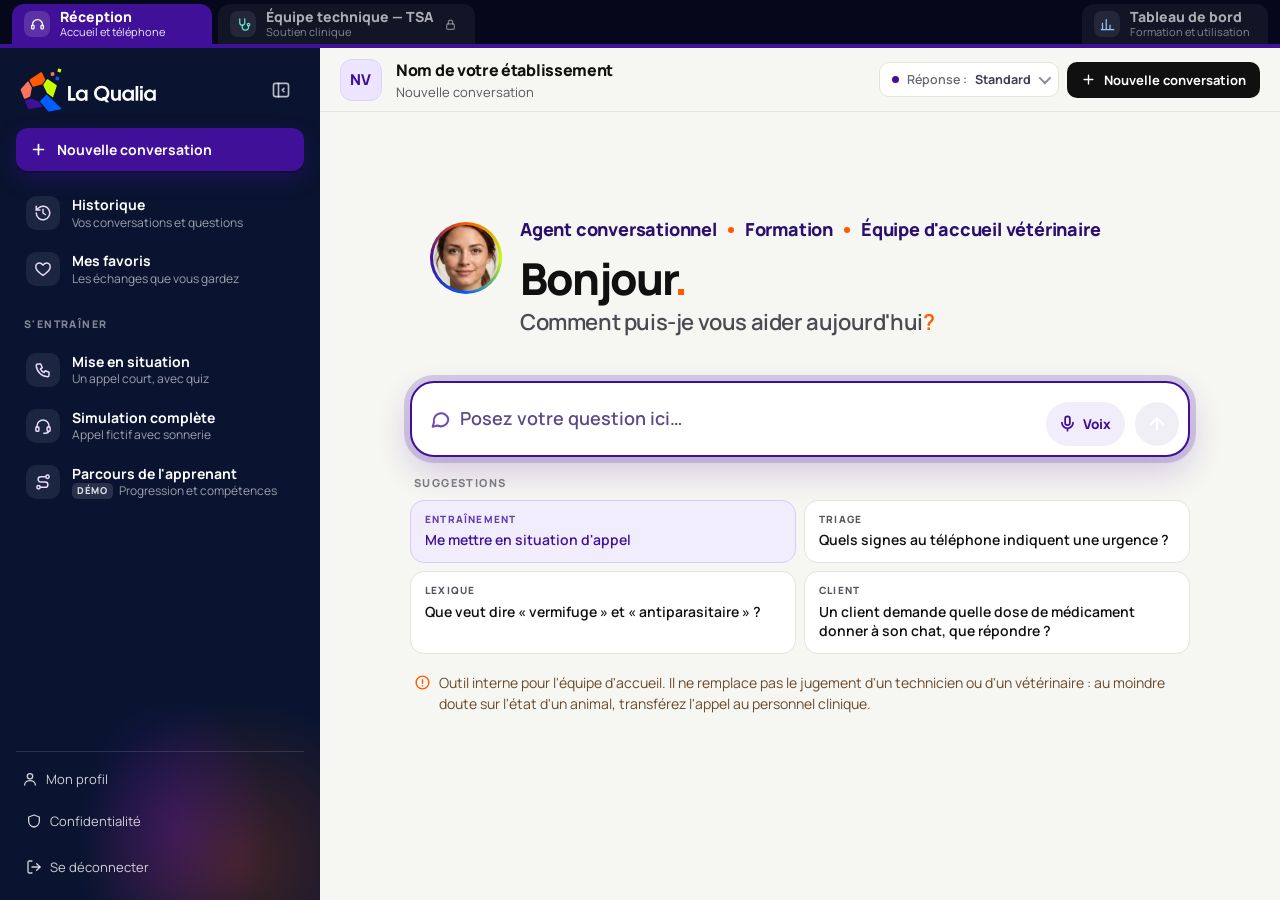
==== agent/index.html @ b0054928 "Portail : élision « d'un » dans la mise en situation Co-Authored-By: Claude Opus 5.5 <noreply@anthro" ====
<!doctype html>
<html lang="fr-CA">
<head>
<meta charset="utf-8">
<script>/* Portail par compte : la page reste masquée jusqu'à la vérification de l'accès (laqualia.com) */
if (/(^|\.)laqualia\.(com|test)$/i.test(location.hostname)) { document.documentElement.classList.add("lq-gate"); setTimeout(function () { document.documentElement.classList.remove("lq-gate"); }, 9000); }</script>
<style>.lq-gate body{visibility:hidden}</style>
<meta name="viewport" content="width=device-width,initial-scale=1,viewport-fit=cover,interactive-widget=resizes-content">
<meta name="robots" content="noindex,nofollow">
<title>Assistant La Qualia</title>
<meta name="theme-color" content="#0a1430">
<meta name="apple-mobile-web-app-capable" content="yes">
<meta name="mobile-web-app-capable" content="yes">
<meta name="apple-mobile-web-app-status-bar-style" content="black-translucent">
<meta name="apple-mobile-web-app-title" content="La Qualia">
<link rel="manifest" href="manifest.webmanifest?v=202610171606">
<link rel="icon" href="../assets/favicon.svg" type="image/svg+xml">
<link rel="apple-touch-icon" href="apple-touch-icon.png">
<link rel="preconnect" href="https://fonts.googleapis.com">
<link rel="preconnect" href="https://fonts.gstatic.com" crossorigin>
<link rel="stylesheet" href="https://fonts.googleapis.com/css2?family=Manrope:wght@400;500;600;700;800&display=swap">
<!-- Couleurs et police du site La Qualia (variables --paper, --ink, --purple, --orange, --lime, --blue, --muted) -->
<link rel="stylesheet" href="../styles.css">
<style>
[hidden]{display:none!important}
:root{--app-nav:#0a1430;--app-nav-2:#131e42;--app-line:#e4e3dd;--app-soft:#ecebe5;--app-warn:#c2410c;--app-warn-soft:#fff0e6;--app-side:288px;--app-mini:76px}
html,body{height:100%;overflow:hidden}
body{background:var(--paper,#f6f6f2);color:var(--ink,#101010);font-family:'Manrope',system-ui,-apple-system,'Segoe UI',Roboto,Arial,sans-serif}
button{font:inherit;cursor:pointer}

/* ---------- coque de l'application ---------- */
.app{display:grid;grid-template-columns:var(--app-side) 1fr;height:calc(100vh - var(--tabs-h));height:calc(100dvh - var(--tabs-h))}

/* barre latérale */
.side{background:var(--app-nav);color:#fff;display:flex;flex-direction:column;min-height:0;padding:calc(18px + env(safe-area-inset-top,0px)) 16px calc(16px + env(safe-area-inset-bottom,0px)) max(16px,env(safe-area-inset-left,0px));gap:18px;position:relative;overflow:hidden;z-index:30}
.side::before{content:"";position:absolute;inset:auto -80px -120px auto;width:320px;height:320px;background:radial-gradient(closest-side,rgb(255 90 0/.22),transparent),radial-gradient(closest-side at 30% 40%,rgb(64 16 152/.5),transparent);pointer-events:none}
.side>*{position:relative}
.side-brand{display:flex;align-items:center;justify-content:space-between;gap:8px;padding:0 4px}
.side-brand img{width:150px;height:auto}
.side-close{display:none;background:none;border:0;color:#fff;width:40px;height:40px;border-radius:10px}
.side-close:hover{background:#ffffff14}
.side-new{display:flex;align-items:center;gap:10px;width:100%;border:0;border-radius:12px;padding:13px 14px;background:var(--purple,#401098);color:#fff;font-weight:700;font-size:14px;box-shadow:0 3px 0 rgb(0 0 0/.2);transition:transform .15s}
.side-new:hover{transform:translateY(-1px)}
.side-new svg{width:18px;height:18px;flex:none}
.side-train{display:flex;align-items:center;gap:10px;width:100%;border:1.5px solid #d8cbf8;border-radius:12px;padding:12px 14px;background:#f2edfd;color:var(--purple,#401098);font-weight:800;font-size:14px;transition:transform .15s}
.side-train:hover{transform:translateY(-1px)}
.side-train svg{width:18px;height:18px;flex:none}
.side-label{font-size:11px;font-weight:700;letter-spacing:1.6px;text-transform:uppercase;color:#ffffff8c;margin:6px 6px 0;display:flex;justify-content:space-between;align-items:center}
.side-label button{background:none;border:0;color:#ffffffb3;font-size:11px;font-weight:700;letter-spacing:.5px;text-transform:none;padding:2px 6px;border-radius:6px}
.side-label button:hover{color:#fff;background:#ffffff14}
.side-list{display:flex;flex-direction:column;gap:2px;overflow-y:auto;min-height:0;flex:1;margin:0 -4px;padding:0 4px}
.side-item{display:flex;gap:10px;align-items:flex-start;text-align:left;background:none;border:0;color:#ffffffd9;font-size:13.5px;font-weight:500;line-height:1.35;padding:10px;border-radius:10px}
.side-item:hover{background:#ffffff12;color:#fff}
.side-item .bullet{width:6px;height:6px;border-radius:50%;background:var(--orange,#ff5a00);margin-top:6px;flex:none}
.side-foot{display:flex;flex-direction:column;gap:10px;border-top:1px solid #ffffff1f;padding-top:14px;font-size:12.5px}
.side-foot a{color:#ffffffcc;text-decoration:none;display:flex;align-items:center;gap:8px;padding:4px 6px;border-radius:8px}
.side-foot a:hover{color:#fff;background:#ffffff12}
.status{display:flex;align-items:center;gap:8px;color:#ffffffb3;padding:0 6px}
.status i{width:8px;height:8px;border-radius:50%;background:#8b8fa3;flex:none}
.status.ok i{background:#4ade80;box-shadow:0 0 0 3px rgb(74 222 128/.2)}
.status.bad i{background:var(--orange,#ff5a00)}

/* zone principale */
.main{display:flex;flex-direction:column;min-width:0;min-height:0;position:relative}
.topbar{display:flex;align-items:center;gap:12px;padding:calc(12px + env(safe-area-inset-top,0px)) max(20px,env(safe-area-inset-right,0px)) 12px 20px;border-bottom:1px solid var(--app-line);background:color-mix(in srgb,var(--paper,#f6f6f2) 92%,transparent);backdrop-filter:blur(8px);-webkit-backdrop-filter:blur(8px);z-index:5}
.menu-btn{display:none;width:42px;height:42px;border:0;border-radius:12px;background:#fff;box-shadow:0 1px 3px rgb(0 0 0/.1);place-items:center;flex:none}
.menu-btn svg{width:20px;height:20px}
.top-av{width:42px;height:42px;border-radius:50%;flex:none;position:relative;padding:2px;background:conic-gradient(var(--orange,#ff5a00),var(--lime,#c7ff00),var(--blue,#005dff),var(--purple,#401098),var(--orange,#ff5a00))}
.top-av img{width:100%;height:100%;border-radius:50%;object-fit:cover;border:2px solid var(--paper,#f6f6f2);display:block}
.top-av.org{background:#fff;border:1px solid var(--app-line);padding:0;display:grid;place-items:center;color:var(--purple,#401098);border-radius:12px}
.top-av.org svg{width:22px;height:22px}
.top-title span span{display:inline;font-size:inherit;color:inherit}
.top-av .online{position:absolute;right:-1px;bottom:-1px;width:12px;height:12px;border-radius:50%;background:#4ade80;border:2px solid var(--paper,#f6f6f2)}
.top-title{min-width:0;flex:1}
.top-title b{display:block;font-size:16px;font-weight:800;letter-spacing:-.3px;white-space:nowrap;overflow:hidden;text-overflow:ellipsis}
.top-title span{display:block;font-size:12.5px;color:var(--muted,#55565d);white-space:nowrap;overflow:hidden;text-overflow:ellipsis}
.top-new{border:1px solid var(--app-line);background:#fff;border-radius:10px;padding:9px 12px;font-size:13px;font-weight:700;display:flex;gap:8px;align-items:center}
.top-new svg{width:16px;height:16px}
.top-new:hover{border-color:var(--purple,#401098)}

.scroller{flex:1;overflow-y:auto;min-height:0;scroll-behavior:smooth;overscroll-behavior:contain}
.col{width:min(780px,100%);margin-inline:auto;padding:28px max(20px,env(safe-area-inset-right,0px)) 24px max(20px,env(safe-area-inset-left,0px));display:flex;flex-direction:column;gap:20px}

/* accueil */
.welcome{display:flex;flex-direction:column;gap:18px;padding-top:min(5vh,40px)}
.welcome .eyebrow{margin:0}
.welcome h1{font-size:clamp(34px,5.4vw,56px);line-height:.99;letter-spacing:-2.4px;margin:0;font-weight:800;text-wrap:balance}
.welcome .lead{font-size:16.5px;line-height:1.5;color:var(--muted,#55565d);margin:0;max-width:56ch}
.notice{background:var(--app-warn-soft);border-radius:12px;padding:12px 14px;font-size:13.5px;line-height:1.5;display:flex;gap:10px;align-items:flex-start}
.notice b{color:var(--orange,#ff5a00);white-space:nowrap}
.cards{display:grid;grid-template-columns:repeat(2,minmax(0,1fr));gap:10px}
.card{display:flex;flex-direction:column;gap:8px;text-align:left;background:#fff;border:1px solid var(--app-line);border-radius:16px;padding:14px 16px;font-size:14.5px;font-weight:600;line-height:1.35;color:var(--ink,#101010);transition:transform .15s,border-color .15s,box-shadow .15s;min-height:84px}
.card:hover{transform:translateY(-2px);border-color:var(--orange,#ff5a00);box-shadow:0 10px 22px rgb(0 0 0/.06)}
.card .tag{font-size:10.5px;font-weight:800;letter-spacing:1.2px;text-transform:uppercase;color:var(--muted,#55565d)}
.card.train{background:#f2edfd;border:1.5px solid #d8cbf8;color:var(--purple,#401098)}
.card.train:hover{border-color:var(--purple,#401098)}
.card.train .tag{color:var(--purple,#401098);opacity:.8}

/* avatar d'accueil */
.hello{display:grid;grid-template-columns:minmax(0,1fr) 230px;gap:24px;align-items:end}
.hello-text{display:flex;flex-direction:column;gap:16px;min-width:0}
.hello-av{display:none;width:64px;height:64px;border-radius:50%;object-fit:cover;padding:3px;background:conic-gradient(var(--orange,#ff5a00),var(--lime,#c7ff00),var(--blue,#005dff),var(--purple,#401098),var(--orange,#ff5a00))}
.hero-av{margin:0;position:relative;align-self:end}
.hero-av img{width:100%;height:auto;display:block;filter:drop-shadow(0 18px 28px rgb(10 20 48/.18))}
.hero-av figcaption{position:absolute;left:-18px;bottom:22px;background:#fff;border-radius:12px;padding:10px 14px 10px 30px;box-shadow:0 10px 24px rgb(0 0 0/.12);font-size:12.5px;line-height:1.35;display:flex;flex-direction:column}
.hero-av figcaption::before{content:"";position:absolute;left:12px;top:15px;width:9px;height:9px;border-radius:50%;background:#4ade80;box-shadow:0 0 0 3px rgb(74 222 128/.25)}
.hero-av figcaption b{font-weight:800}
.hero-av figcaption span{color:var(--muted,#55565d)}
@media (prefers-reduced-motion:no-preference){.hero-av img{animation:float 6s ease-in-out infinite}@keyframes float{50%{transform:translateY(-6px)}}}

/* réponse : En direct + Apprentissage */
.box-live,.box-learn{border-radius:16px;padding:14px 16px 15px;display:flex;flex-direction:column;gap:8px}
.box-live{background:#e9f9ee;border:1.5px solid #9fdfb3;box-shadow:0 6px 16px rgb(22 120 60/.08)}
.box-learn{background:#f2edfd;border:1.5px solid #d8cbf8;margin-top:12px}
.box-learn.waiting{opacity:.7}
.box-scene{margin-top:0}
.box-scene .box-body{font-size:15.5px}
.box-scene .box-body p:last-child strong{color:var(--purple,#401098)}
.box-head{display:flex;align-items:center;gap:7px;font-size:11px;font-weight:800;letter-spacing:1.5px;text-transform:uppercase}
.box-head svg{width:15px;height:15px;flex:none}
.box-live .box-head{color:#15803d}
.box-learn .box-head{color:var(--purple,#401098)}
.box-live .box-body{font-size:17px;line-height:1.5;font-weight:600;color:#0f2e1a}
.box-live .box-body strong{color:#14532d}
.box-learn .box-body{font-size:15px;line-height:1.6}
.box-body>:first-child{margin-top:0}.box-body>:last-child{margin-bottom:0}

/* schéma léger (texte) */
.schema{margin:14px 0 0;background:#fff;border:1.5px dashed #cdbff5;border-radius:12px;padding:10px 14px 12px;overflow-x:auto}
.schema figcaption{font-size:10.5px;font-weight:800;letter-spacing:1.4px;text-transform:uppercase;color:var(--purple,#401098);margin-bottom:6px}
.schema pre{margin:0;font:600 13px/1.6 ui-monospace,SFMono-Regular,Menlo,Consolas,monospace;white-space:pre;color:var(--ink,#101010)}
.schema .arr{color:var(--orange,#ff5a00);font-weight:800}

/* choix du modèle */
.model-wrap{display:flex;flex-direction:column;gap:8px}
.model-seg{display:grid;grid-template-columns:repeat(var(--n,3),1fr);gap:4px;background:#ffffff12;border-radius:12px;padding:4px}
.model-opt{border:0;background:transparent;color:#ffffffc7;border-radius:9px;padding:8px 4px;display:flex;flex-direction:column;align-items:center;gap:1px;line-height:1.2}
.model-opt b{font-size:12.5px;font-weight:800}
.model-opt span{font-size:10.5px;opacity:.75}
.model-opt:hover{background:#ffffff14;color:#fff}
.model-opt[aria-checked="true"]{background:#fff;color:var(--app-nav)}
.model-opt[aria-checked="true"] span{opacity:.7}
.model-badge{border:1px solid var(--app-line);background:#fff;border-radius:999px;padding:6px 11px;font-size:12px;font-weight:800;color:var(--purple,#401098);display:flex;gap:6px;align-items:center;white-space:nowrap}
.model-badge::before{content:"";width:7px;height:7px;border-radius:50%;background:currentColor;opacity:.8}

.side-me{background:none;border:0;color:#ffffffcc;text-align:left;font-size:12.5px;padding:4px 6px;border-radius:8px;display:flex;align-items:center;gap:8px}
.side-me:hover{color:#fff;background:#ffffff12}
.side-me[hidden]{display:none}

/* mini-quiz (mises en situation) */
.quiz{margin-top:14px;background:#fff;border:1.5px solid #d8cbf8;border-radius:16px;padding:14px;display:flex;flex-direction:column;gap:14px}
.quiz-wait{color:var(--muted,#55565d);font-size:14px;flex-direction:row;align-items:center;gap:10px}
.qz-head{display:flex;align-items:baseline;gap:10px;flex-wrap:wrap}
.qz-head b{font-size:12px;font-weight:800;letter-spacing:1.5px;text-transform:uppercase;color:var(--purple,#401098)}
.qz-head span{font-size:12.5px;color:var(--muted,#55565d)}
.qz-item{display:flex;flex-direction:column;gap:8px;padding-top:12px;border-top:1px solid #eee9fb}
.qz-tag{align-self:flex-start;font-size:10.5px;font-weight:800;letter-spacing:1.2px;text-transform:uppercase;color:var(--purple,#401098);background:#f2edfd;border-radius:6px;padding:3px 8px}
.qz-q{margin:0;font-weight:700;font-size:15.5px;line-height:1.4}
.qz-opts{display:flex;flex-direction:column;gap:7px}
.qz-opts.vf{flex-direction:row}
.qz-opts.vf .qz-opt{flex:1;justify-content:center;font-weight:800}
.qz-opt{display:flex;align-items:center;gap:10px;text-align:left;border:1.5px solid #e2dcf3;background:#faf8ff;color:var(--ink,#101010);border-radius:12px;padding:11px 13px;font-size:14.5px;font-weight:600;line-height:1.35;transition:border-color .15s,background .15s,transform .15s}
.qz-opt i{font-style:normal;width:24px;height:24px;border-radius:7px;background:#fff;border:1.5px solid #d8cbf8;display:grid;place-items:center;font-size:12px;font-weight:800;color:var(--purple,#401098);flex:none}
.qz-opt:not(:disabled):hover{border-color:var(--purple,#401098);transform:translateY(-1px)}
.qz-opt:disabled{cursor:default}
.qz-opt.good{background:#e9f9ee;border-color:#4ade80;color:#14532d}
.qz-opt.good i{border-color:#4ade80;color:#15803d}
.qz-opt.bad{background:#fff0e6;border-color:var(--orange,#ff5a00);color:#7c2d12}
.qz-opt.bad i{border-color:var(--orange,#ff5a00);color:var(--orange,#ff5a00)}
.qz-opt:disabled:not(.good):not(.bad){opacity:.55}
.qz-fb{font-size:14px;line-height:1.5;border-radius:10px;padding:10px 12px;background:#f2edfd}
.is-good .qz-fb{background:#e9f9ee}
.is-good .qz-fb b{color:#15803d}
.is-bad .qz-fb{background:#fff0e6}
.is-bad .qz-fb b{color:#c2410c}
.qz-foot{display:flex;flex-wrap:wrap;gap:10px;align-items:center;padding-top:12px;border-top:1px solid #eee9fb}
.qz-score{display:flex;align-items:baseline;gap:8px;margin-right:auto}
.qz-score b{font-size:22px;font-weight:800;color:var(--purple,#401098);font-variant-numeric:tabular-nums}
.qz-score span{font-size:13.5px;color:var(--muted,#55565d)}
.qz-next{border:0;border-radius:10px;padding:11px 16px;background:var(--purple,#401098);color:#fff;font-weight:800;font-size:13.5px}
.qz-new{border:1.5px solid #d8cbf8;border-radius:10px;padding:10px 14px;background:#f2edfd;color:var(--purple,#401098);font-weight:800;font-size:13.5px}

.thinking-line{display:inline-flex;align-items:center;gap:10px;color:var(--muted,#55565d);font-size:14px;font-style:italic}

.stopped{color:var(--muted,#55565d);font-size:13px;font-style:italic;margin:8px 0 0}

/* ---------- mode simulation complète ---------- */
.learn-only{display:none!important}
body.learn .learn-only{display:flex!important}
body.learn .learn-only[hidden]{display:none!important}
body.learn .normal-only{display:none!important}
body.learn #empty,body.learn #thread{display:none!important}
body.learn{--paper:#f2eefb;background:#f2eefb}
body.learn .side{background:#1b1147}
body.learn .topbar{background:#f2eefbeb;border-bottom-color:#ddd2f7}
body.learn .composer{background:linear-gradient(to top,#f2eefb 70%,transparent)}
.side-learn{display:flex;align-items:center;gap:10px;width:100%;border:1.5px dashed #ffffff55;border-radius:12px;padding:12px 14px;background:transparent;color:#fff;font-weight:800;font-size:14px}
.side-learn:hover{border-style:solid;background:#ffffff12}
.side-learn svg{width:18px;height:18px;flex:none}
body.learn .side-learn{background:#fff;color:#1b1147;border:1.5px solid #fff}
.side-sim{flex-direction:column;gap:8px}
.side-sim p{margin:0 6px;font-size:12.5px;line-height:1.5;color:#ffffffbf}
.side-sim b{color:#fff}
.learn-banner{align-items:center;gap:10px 14px;flex-wrap:wrap;padding:9px max(20px,env(safe-area-inset-right,0px)) 9px 20px;background:#e6dcfb;border-bottom:1px solid #d3c3f5;color:#2b0f6e;font-size:13px}
.lb-tag{display:inline-flex;align-items:center;gap:8px;font-weight:800;letter-spacing:.2px;background:#fff;border:1.5px solid #401098;border-radius:999px;padding:5px 12px}
.lb-tag svg{width:16px;height:16px}
.lb-txt{font-weight:600}
.lb-exit{margin-left:auto;border:1.5px solid #401098;background:#401098;color:#fff;border-radius:8px;padding:7px 12px;font-weight:800;font-size:12.5px}
.lb-exit:hover{background:#2b0f6e}
.callbar{display:flex;align-items:center;gap:10px;flex-wrap:wrap;padding:9px max(20px,env(safe-area-inset-right,0px)) 9px 20px;background:#0f3d24;color:#fff;font-size:13.5px}
.callbar[hidden]{display:none}
.cb-dot{width:9px;height:9px;border-radius:50%;background:#4ade80;box-shadow:0 0 0 4px rgb(74 222 128/.25)}
.cb-time{font-variant-numeric:tabular-nums;opacity:.85}
.cb-end{margin-left:auto;display:inline-flex;align-items:center;gap:8px;border:0;background:#dc2626;color:#fff;border-radius:999px;padding:7px 14px;font-weight:800;font-size:13px}
.cb-end svg{width:18px;height:18px}
.sim-home{flex-direction:column;gap:16px;padding-top:min(5vh,40px)}
.sim-home .eyebrow{margin:0}
.sim-home h1{font-size:clamp(32px,5vw,52px);line-height:1;letter-spacing:-2px;margin:0;font-weight:800}
.sim-lead{margin:0;font-size:16px;line-height:1.55;color:var(--muted,#55565d);max-width:58ch}
.sim-actions{display:flex;flex-wrap:wrap;gap:10px;align-items:center}
.sim-call{display:inline-flex;align-items:center;gap:10px;border:0;border-radius:14px;padding:16px 22px;background:#15803d;color:#fff;font-weight:800;font-size:16px;box-shadow:0 6px 18px rgb(21 128 61/.25)}
.sim-call:hover{background:#166534}
.sim-call:disabled{opacity:.5;cursor:default}
.sim-call svg{width:20px;height:20px}
.sim-mute,.ring-mute{border:1.5px solid #d3c3f5;background:#fff;color:#2b0f6e;border-radius:12px;padding:12px 14px;font-weight:700;font-size:13.5px}
.sim-types{list-style:none;margin:0;padding:0;display:flex;flex-wrap:wrap;gap:6px}
.sim-types li{font-size:12px;font-weight:700;color:#2b0f6e;background:#fff;border:1px solid #ddd2f7;border-radius:999px;padding:5px 10px}
.msg.c .qbub{display:none}
.c-av{width:36px;height:36px;border-radius:50%;background:#e5e7eb;color:#6b7280;display:grid;place-items:center;flex:none}
.c-av svg{width:20px;height:20px}
.c-bub{background:#fff;border:1px solid #e4e3dd;border-radius:6px 20px 20px 20px;padding:12px 16px;font-size:15.5px;line-height:1.5;max-width:82%;box-shadow:0 4px 12px rgb(0 0 0/.04)}
.sim-note{align-self:center;font-size:12.5px;color:#2b0f6e;background:#e6dcfb;border-radius:999px;padding:6px 12px;text-align:center}
.sim-end-actions{display:flex;flex-wrap:wrap;gap:10px;padding-left:46px}
.ring{position:fixed;inset:0;z-index:70;background:rgb(10 20 48/.55);backdrop-filter:blur(6px);-webkit-backdrop-filter:blur(6px);display:grid;place-items:center;padding:20px}
.ring[hidden]{display:none}
.ring-card{background:#fff;border-radius:26px;padding:28px 24px;width:min(380px,100%);display:flex;flex-direction:column;align-items:center;gap:10px;text-align:center;box-shadow:0 30px 60px rgb(0 0 0/.3);border:3px solid #401098}
.ring-sim{font-size:11px;font-weight:800;letter-spacing:1.6px;color:#401098;background:#e6dcfb;border-radius:999px;padding:4px 10px}
.ring-icon{width:84px;height:84px;border-radius:50%;background:#15803d;color:#fff;display:grid;place-items:center;margin:8px 0}
.ring-icon svg{width:38px;height:38px}
.ring-card h2{margin:0;font-size:24px;font-weight:800;letter-spacing:-.6px}
.ring-card p{margin:0;color:var(--muted,#55565d);font-size:14px}
.ring-btns{display:flex;gap:12px;width:100%;margin-top:10px}
.ring-btns button{flex:1;display:inline-flex;align-items:center;justify-content:center;gap:8px;border:0;border-radius:14px;padding:14px;font-weight:800;font-size:15px;color:#fff}
.ring-btns svg{width:20px;height:20px}
.ring-no{background:#dc2626}
.ring-yes{background:#15803d}
.ring-mute{margin-top:6px;font-size:12.5px;padding:8px 12px}
@media (prefers-reduced-motion:no-preference){
  .ring-icon{animation:ringpulse 1.2s ease-in-out infinite}
  .ring-icon svg{animation:ringshake 1.2s ease-in-out infinite}
  @keyframes ringpulse{0%,100%{box-shadow:0 0 0 0 rgb(21 128 61/.45)}50%{box-shadow:0 0 0 18px rgb(21 128 61/0)}}
  @keyframes ringshake{0%,40%,100%{transform:rotate(0)}10%,30%{transform:rotate(-14deg)}20%{transform:rotate(14deg)}}
}
@media (prefers-reduced-motion:reduce){.ring-card{outline:4px solid #15803d;outline-offset:4px}}
@media (max-width:860px){.lb-exit{margin-left:0}.sim-end-actions{padding-left:0}}

.sim-level{display:flex;flex-direction:column;gap:8px}
.sim-level-lab{font-size:11px;font-weight:800;letter-spacing:1.5px;text-transform:uppercase;color:#2b0f6e}
.level-seg{display:grid;grid-template-columns:repeat(3,minmax(0,1fr));gap:8px;max-width:640px}
.level-seg button{display:flex;flex-direction:column;align-items:flex-start;gap:3px;text-align:left;border:1.5px solid #ddd2f7;background:#fff;border-radius:14px;padding:12px 14px;color:var(--ink,#101010)}
.level-seg button b{font-size:15px;font-weight:800}
.level-seg button span{font-size:12.5px;color:var(--muted,#55565d);line-height:1.35}
.level-seg button:hover{border-color:#401098}
.level-seg button[aria-checked="true"]{border-color:#401098;background:#401098;color:#fff;box-shadow:0 6px 16px rgb(64 16 152/.2)}
.level-seg button[aria-checked="true"] span{color:#e6dcfb}
.cb-level{font-size:12px;font-weight:800;background:#ffffff26;border-radius:999px;padding:3px 9px}
.sim-choices{display:flex;flex-direction:column;gap:7px;max-width:82%}
.sim-choices-lab{font-size:11px;font-weight:800;letter-spacing:1.2px;text-transform:uppercase;color:#2b0f6e}
.sim-choice{display:flex;gap:10px;align-items:flex-start;text-align:left;border:1.5px solid #ddd2f7;background:#faf8ff;border-radius:12px;padding:10px 12px;font-size:14.5px;font-weight:600;line-height:1.4;color:var(--ink,#101010)}
.sim-choice i{font-style:normal;width:22px;height:22px;border-radius:7px;border:1.5px solid #d3c3f5;display:grid;place-items:center;font-size:12px;font-weight:800;color:#401098;flex:none;background:#fff}
.sim-choice:not(:disabled):hover{border-color:#401098}
.sim-choice:disabled{opacity:.5;cursor:default}
.sim-choice.picked{opacity:1;border-color:#401098;background:#ede5ff}
@media (max-width:620px){.level-seg{grid-template-columns:1fr}.sim-choices{max-width:100%}}

.sim-theme{display:flex;flex-direction:column;gap:8px}
.theme-chips{display:flex;flex-wrap:wrap;gap:7px}
.theme-chips button{border:1.5px solid #ddd2f7;background:#fff;color:#2b0f6e;border-radius:999px;padding:7px 13px;font-size:13px;font-weight:700;display:inline-flex;align-items:center;gap:6px}
.theme-chips button:hover{border-color:#401098}
.theme-chips button[aria-pressed="true"]{background:#401098;border-color:#401098;color:#fff}
.theme-chips button[aria-pressed="true"]::before{content:"✓";font-weight:800}
.theme-hint{font-size:12.5px;color:var(--muted,#55565d)}

/* choix du modèle : discret, en bas du menu */
.side-foot .model-wrap{gap:6px;padding:0 6px 4px;opacity:.85}
.side-foot .model-wrap:hover,.side-foot .model-wrap:focus-within{opacity:1}
.model-lab{font-size:10.5px;font-weight:700;letter-spacing:1.2px;text-transform:uppercase;color:#ffffff73}
.side-foot .model-seg{background:#ffffff0d;border-radius:9px;padding:3px;gap:2px}
.side-foot .model-opt{padding:5px 2px;border-radius:7px}
.side-foot .model-opt b{font-size:11px;font-weight:700}
.side-foot .model-opt span{display:none}
.side-foot .model-opt[aria-checked="true"]{background:#ffffff26;color:#fff}

a.side-out{text-decoration:none}
.side-out{display:flex;align-items:center;gap:8px;background:none;border:0;color:#ffffffcc;font-size:12.5px;padding:4px 6px;border-radius:8px;text-align:left}
.side-out:hover{color:#fff;background:#ffffff12}
.side-out.confirm{background:#dc2626;color:#fff;font-weight:800}

.side-user{display:flex;align-items:center;gap:12px;background:#ffffff12;border:1px solid #ffffff1f;border-radius:14px;padding:11px 12px}
.su-av{width:40px;height:40px;border-radius:50%;background:linear-gradient(135deg,var(--orange,#ff5a00),var(--purple,#401098));color:#fff;display:grid;place-items:center;font-weight:800;font-size:17px;flex:none;position:relative;text-transform:uppercase}
.su-txt{min-width:0;flex:1;display:flex;flex-direction:column;gap:2px}
.su-txt b{font-size:15.5px;font-weight:800;color:#fff;white-space:nowrap;overflow:hidden;text-overflow:ellipsis}
.su-txt .status{padding:0;font-size:12.5px;font-weight:700;color:#ffffffd9}
.su-txt .status.ok{color:#86efac}
.su-edit{background:none;border:0;color:#ffffffa6;width:32px;height:32px;border-radius:9px;display:grid;place-items:center;flex:none}
.su-edit:hover{background:#ffffff1a;color:#fff}
body.learn .side-user{background:#ffffff1a}

/* ======== Menu de gauche : hiérarchie claire ======== */
.side{gap:16px;overflow-y:auto;overscroll-behavior:contain;scrollbar-width:thin;scrollbar-color:#ffffff33 transparent}
.side :focus-visible{outline:2px solid #fff;outline-offset:2px}
.side-brand{padding:2px 4px 0}
.side-brand img{width:138px}
.side-user{padding:10px 8px 10px 14px;border-radius:12px}
.su-txt b{font-size:15px}
.side-new{justify-content:flex-start;gap:10px;padding:12px 14px;font-size:14px;border-radius:12px;box-shadow:0 2px 0 rgb(0 0 0/.25),0 8px 20px rgb(64 16 152/.35)}
.side-new svg{width:17px;height:17px}
.side-group{display:flex;flex-direction:column;gap:4px;flex:none}
.side > *{flex-shrink:0}
.side-label{margin:0 0 4px;padding:0 8px;text-align:left;font-size:10.5px;font-weight:800;letter-spacing:1.4px;color:#ffffff80;display:flex;align-items:center;justify-content:space-between;min-height:24px}
.nav-item{display:flex;align-items:center;gap:12px;width:100%;text-align:left;background:transparent;border:0;border-radius:11px;padding:9px 10px;color:#fff;transition:background .15s}
.nav-item:hover{background:#ffffff14}
.ni-ico{width:34px;height:34px;border-radius:10px;background:#ffffff14;display:grid;place-items:center;flex:none;color:#e6dcfb}
.ni-ico svg{width:18px;height:18px}
.ni-txt{display:flex;flex-direction:column;gap:1px;min-width:0;flex:1}
.ni-txt b{font-size:14px;font-weight:700;line-height:1.25}
.ni-txt small{font-size:12px;color:#ffffff99;line-height:1.3}
.ni-badge{display:none;font-style:normal;font-size:10.5px;font-weight:800;letter-spacing:.6px;text-transform:uppercase;background:#4ade80;color:#052e16;border-radius:999px;padding:3px 8px;flex:none}
.nav-item[aria-pressed="true"]{background:#fff;color:#1b1147}
.nav-item[aria-pressed="true"] .ni-ico{background:#ede5ff;color:#401098}
.nav-item[aria-pressed="true"] .ni-txt small{color:#55565d}
.nav-item[aria-pressed="true"] .ni-badge{display:inline-block}
.side > .side-faq{flex:1 1 auto;min-height:150px;flex-shrink:1}
.side-shuffle{background:none;border:0;color:#ffffffa6;width:28px;height:28px;border-radius:8px;display:grid;place-items:center;padding:0;letter-spacing:0}
.side-shuffle:hover{background:#ffffff1a;color:#fff}
.side-faq .side-list{flex:1;overflow-y:auto;min-height:0;gap:2px;margin:0;padding:0;-webkit-mask-image:linear-gradient(#000 85%,transparent);mask-image:linear-gradient(#000 85%,transparent);padding-bottom:18px}
.side-item{flex:none;padding:8px 10px;font-size:13px;line-height:1.38;color:#ffffffcc;border-radius:9px;display:block;position:relative;padding-left:24px}
.side-item .bullet{position:absolute;left:10px;top:14px;width:5px;height:5px;margin:0}
.side-item:hover{background:#ffffff12;color:#fff}
.side-sim{background:#ffffff0f;border:1px solid #ffffff1f;border-radius:12px;padding:12px 10px}
.side-sim .side-label{padding:0 2px}
.side-sim p{margin:0 2px}
.side-foot{margin-top:auto;gap:12px;padding-top:14px}
.side-foot .model-wrap{padding:0 4px}
.side-out{padding:8px 10px;font-size:13px;border-radius:10px;width:100%}
.side-out svg{flex:none}
@media (max-height:700px){.side{gap:12px}.ni-txt small{display:none}.nav-item{padding:7px 10px}.ni-ico{width:30px;height:30px}}

/* ======== Réponse : En direct + Apprentissage ======== */
.msg.a .who{display:flex;align-items:baseline;gap:8px}
.msg.a .who time{font-size:11px;font-weight:600;letter-spacing:0;text-transform:none;color:#8a8b92}
.box-live,.box-learn{border-radius:18px;padding:0;overflow:hidden;gap:0}
.box-head{display:flex;align-items:center;gap:10px;padding:12px 16px 0;font-size:11px;font-weight:800;letter-spacing:1.4px;text-transform:uppercase;min-height:34px}
.bh-l{display:inline-flex;align-items:center;gap:7px}
.bh-hint{font-size:11px;font-weight:600;letter-spacing:0;text-transform:none;color:#2f7a4a;opacity:.8}
.bh-act{margin-left:auto;display:inline-flex;align-items:center;gap:6px;border:1.5px solid #9fdfb3;background:#fff;color:#14532d;border-radius:999px;padding:5px 11px;font-size:12px;font-weight:800;letter-spacing:0;text-transform:none}
.bh-act svg{width:14px;height:14px}
.bh-act:hover{border-color:#15803d}
.bh-act.ok{background:#15803d;border-color:#15803d;color:#fff}
.box-live .box-body{padding:8px 16px 16px;font-size:17.5px;line-height:1.55;font-weight:600;color:#0f2e1a}
.box-live .box-body p{margin:0 0 8px}
.say{quotes:none;display:inline;background:linear-gradient(transparent 58%,#bbf7d0 58%);font-weight:700;color:#052e16;padding:0 2px;border-radius:2px}
.box-learn{background:#f6f3fe;border:1.5px solid #ddd2f7;margin-top:12px}
.bh-toggle{width:100%;border:0;background:transparent;text-align:left;color:var(--purple,#401098);cursor:pointer;padding-bottom:12px}
.bh-toggle:hover{background:#efe9fd}
.bh-sub{font-weight:700;letter-spacing:.6px;opacity:.75}
.bh-meta{font-size:11.5px;font-weight:600;letter-spacing:0;text-transform:none;color:#6b5aa6}
.bh-chev{width:18px;height:18px;margin-left:auto;transition:transform .2s}
.box-learn.is-open .bh-chev,.box-learn.is-open .more svg{transform:rotate(180deg)}
.box-learn.pv:not(.is-open) > .box-body{max-height:190px;overflow:hidden;-webkit-mask-image:linear-gradient(#000 55%,transparent);mask-image:linear-gradient(#000 55%,transparent)}
.box-learn.pv.is-short > .box-body{max-height:none;-webkit-mask-image:none;mask-image:none}
.box-learn.pv:not(.is-open):not(.is-short) .srcs{display:none}
.more{display:flex;align-items:center;justify-content:center;gap:8px;width:calc(100% - 28px);margin:0 14px 14px;border:1.5px solid #ddd2f7;background:#fff;color:var(--purple,#401098);border-radius:12px;padding:10px 14px;font-size:13.5px;font-weight:800}
.more:hover{border-color:var(--purple,#401098);background:#faf8ff}
.more svg{width:16px;height:16px;transition:transform .2s}
.more[hidden]{display:none}
.box-learn .box-body{padding:2px 18px 18px;font-size:15px;line-height:1.65;color:#1f1640}
.box-learn .box-body h3{font-size:15.5px;font-weight:800;color:#2b0f6e;margin:18px 0 6px;padding-top:14px;border-top:1px solid #e7defb}
.box-learn .box-body > h3:first-child{margin-top:4px;padding-top:0;border-top:0}
.box-learn .box-body ul,.box-learn .box-body ol{padding-left:1.25em}
.box-learn .box-body li{margin:5px 0}
.box-learn .box-body li::marker{color:#7c5cd6}
.box-learn .say{background:linear-gradient(transparent 60%,#e1d5fb 60%);color:#1f1640}
.keep{margin:12px 0 0;background:#fff;border:1.5px solid #ddd2f7;border-radius:12px;padding:10px 12px;font-weight:600}
.keep-l{display:inline-block;font-size:10.5px;font-weight:800;letter-spacing:1.2px;text-transform:uppercase;color:#fff;background:var(--purple,#401098);border-radius:6px;padding:2px 7px;margin-right:6px;vertical-align:1px}
.note{font-size:13px;color:#6b6780}
.box-learn .srcs{padding:0 18px 14px}
.box-learn .schema{background:#fff;margin-bottom:12px}
.box-learn.waiting .box-head{padding-bottom:4px}
.skel{display:block;height:12px;border-radius:6px;background:linear-gradient(90deg,#00000010 25%,#00000020 50%,#00000010 75%);background-size:200% 100%;margin:6px 0 10px;width:92%}
.skel.short{width:64%}
@media (prefers-reduced-motion:no-preference){.skel{animation:shimmer 1.3s linear infinite}@keyframes shimmer{to{background-position:-200% 0}}}
.actions{padding-top:2px}
@media (max-width:860px){.msg.a > .av{display:none}.box-live .box-body{font-size:16.5px}.bh-hint{display:none}}

/* ======== Zone centrale : accueil + saisie ======== */
.hello2{display:flex;align-items:center;gap:18px}
.hello2-av{width:72px;height:72px;border-radius:50%;object-fit:cover;padding:3px;flex:none;background:conic-gradient(var(--orange,#ff5a00),var(--lime,#c7ff00),var(--blue,#005dff),var(--purple,#401098),var(--orange,#ff5a00))}
.hello2-txt{display:flex;flex-direction:column;gap:4px;min-width:0}
.hello2-txt .eyebrow{margin:0 0 4px;font-size:11px}
.hello2-txt h1{font-size:clamp(30px,4.2vw,44px);line-height:1.02;letter-spacing:-1.8px;margin:0;font-weight:800}
.hello2-sub{margin:0;font-size:clamp(18px,2.2vw,22px);font-weight:600;letter-spacing:-.4px;color:#4a4b52}
.welcome{padding-top:0;gap:0}
/* état vide (ordinateur) : accueil + saisie centrés verticalement, suggestions sous la saisie */
.main.is-empty .scroller{flex:0 1 auto;margin-top:auto}
.main.is-empty .composer{margin-bottom:auto;background:none;padding-top:4px}
.main.is-empty .col{padding-bottom:18px}
.under{display:none;flex-direction:column;gap:10px;margin-top:6px}
.main.is-empty .under{display:flex}
.under-lab{font-size:11px;font-weight:800;letter-spacing:1.4px;text-transform:uppercase;color:#7a7b82;padding:0 4px}
.under .cards{grid-template-columns:repeat(2,minmax(0,1fr));gap:8px}
.under .card{min-height:0;padding:12px 14px;border-radius:14px;font-size:14px;gap:5px}
.under .card .tag{font-size:10px}
.notice2{display:flex;align-items:flex-start;gap:8px;margin:4px 4px 0;font-size:12.5px;line-height:1.45;color:#7a5a3a}
.notice2 svg{flex:none;margin-top:1px;color:var(--orange,#ff5a00)}
.main.is-empty .composer-meta .fine{display:none}
/* boîte de saisie */
.box{min-height:64px;border-radius:22px;padding:8px 8px 8px 20px;border:1.5px solid #dcdbe3;box-shadow:0 1px 2px rgb(16 16 16/.04),0 8px 24px rgb(16 16 16/.06)}
.box:hover{border-color:#c9c3dc}
.box:focus-within{border-color:var(--purple,#401098);box-shadow:0 0 0 4px rgb(64 16 152/.12),0 8px 24px rgb(64 16 152/.12)}
.main.is-empty .box{min-height:76px;border-radius:24px}
.main.is-empty .box textarea{font-size:18px}
.send{width:46px;height:46px;transition:transform .15s,background .15s,opacity .15s}
.send:not(:disabled){background:var(--purple,#401098);box-shadow:0 4px 12px rgb(64 16 152/.3)}
.send:not(:disabled):hover{transform:translateY(-1px)}
.send:disabled{background:#d9d4e8;opacity:1;color:#fff}
.composer-meta{display:flex;justify-content:space-between;align-items:center;gap:12px;padding:0 6px}
.composer-meta .fine{text-align:left}
.keys{font-size:11.5px;color:#8a8b92;white-space:nowrap}
.keys kbd{font:inherit;font-weight:700;color:#5b5c63;background:#fff;border:1px solid #dcdbe3;border-bottom-width:2px;border-radius:5px;padding:0 5px}
@media (max-width:860px){
  .main.is-empty .scroller{flex:0 1 auto;margin-top:auto}
  .main.is-empty .composer{margin-bottom:auto;background:none;padding-top:0}
  .main.is-empty .col{padding-bottom:10px}
  .main.is-empty .under{order:-1;margin:0 0 8px}
  .main.is-empty .composer-in{display:flex;flex-direction:column}
  .under .cards{grid-template-columns:1fr 1fr}
  .under .card{font-size:13px;padding:10px 12px}
  .under-lab,.notice2,.keys{display:none}
  .hello2{gap:14px}
  .app-title{font-size:14px;margin-bottom:6px}
  .app-title i{margin:0 7px}
  .app-title i:nth-of-type(2){display:none}
  .app-title span:last-child{flex-basis:100%}
  .hello2-av{width:46px;height:46px}
  .hello2-av{width:56px;height:56px}
  .main.is-empty .box{min-height:62px}
  .main.is-empty .box textarea{font-size:16px}
}

/* ======== En-tête ======== */
.topbar{min-height:64px;gap:14px;padding-top:calc(10px + env(safe-area-inset-top,0px));padding-bottom:10px;background:color-mix(in srgb,var(--paper,#f6f6f2) 88%,transparent)}
.top-av.org{width:40px;height:40px}
.top-title{display:flex;flex-direction:column;gap:2px}
.tt-row{display:flex;align-items:center;gap:8px;min-width:0}
.tt-row b{font-size:16px;font-weight:800;letter-spacing:-.3px;white-space:nowrap;overflow:hidden;text-overflow:ellipsis;min-width:0}
.top-title .tt-mode{display:inline-block;flex:none;font-size:11px;font-weight:800;letter-spacing:.3px;color:#3f3d56;background:#ecebf3;border-radius:999px;padding:3px 9px}
body.learn .top-title .tt-mode{background:#401098;color:#fff}
.top-title .tt-sub{font-size:13px;color:var(--muted,#55565d);white-space:nowrap;overflow:hidden;text-overflow:ellipsis;max-width:62ch}
.top-actions{display:flex;align-items:center;gap:8px;flex:none}
.mp-wrap{position:relative}
.model-badge{border:1px solid var(--app-line);background:#fff;border-radius:10px;padding:8px 10px 8px 12px;font-size:12.5px;font-weight:700;color:#3f3d56;gap:8px}
.model-badge::before{width:7px;height:7px;background:#401098;opacity:1}
.model-badge::after{content:"";width:7px;height:7px;border-right:2px solid currentColor;border-bottom:2px solid currentColor;transform:rotate(45deg) translateY(-2px);opacity:.6}
.model-badge:hover,.model-badge[aria-expanded="true"]{border-color:#401098}
.model-pop{position:absolute;right:0;top:calc(100% + 8px);z-index:40;background:#fff;border:1px solid #e4e3dd;border-radius:14px;box-shadow:0 16px 40px rgb(16 16 16/.14);padding:6px;min-width:250px;display:flex;flex-direction:column;gap:2px}
.model-pop[hidden]{display:none}
.mp-lab{font-size:10.5px;font-weight:800;letter-spacing:1.2px;text-transform:uppercase;color:#8a8b92;padding:8px 10px 4px}
.mp-opt{display:flex;align-items:center;gap:10px;width:100%;text-align:left;border:0;background:none;border-radius:10px;padding:9px 10px;color:var(--ink,#101010)}
.mp-opt:hover,.mp-opt:focus-visible{background:#f3f0fb}
.mp-opt .mp-t{display:flex;flex-direction:column;flex:1;min-width:0}
.mp-opt b{font-size:14px;font-weight:700}
.mp-opt small{font-size:12px;color:var(--muted,#55565d)}
.mp-opt .mp-ck{width:18px;height:18px;border-radius:50%;border:1.5px solid #cfcbe0;flex:none;display:grid;place-items:center}
.mp-opt[aria-checked="true"] .mp-ck{border-color:#401098;background:#401098;box-shadow:inset 0 0 0 3px #fff}
.top-new{border:0;background:var(--ink,#101010);color:#fff;border-radius:10px;padding:9px 14px;font-size:13px;font-weight:700}
.top-new:hover{background:#2a2a2e;border-color:transparent}
.top-new svg{width:15px;height:15px}
.top-new-sim{display:none}
body.learn .top-new-sim{display:inline}
@media (max-width:1100px){.top-new span,body.learn .top-new-sim{display:none}.top-new{padding:9px 11px}}
@media (max-width:860px){.topbar{min-height:58px;gap:10px}.top-title .tt-mode{display:none}.top-title .tt-sub{font-size:12px}.model-badge{padding:7px 9px;font-size:12px}.model-badge::after{display:none}}

/* ======== Simulation complète : finitions ======== */
body.learn .composer{display:none}
body.learn.in-call .composer{display:block}
.sim-hint{display:none;font-size:11.5px;color:#5b4a8a}
body.learn .composer-meta .fine{display:none}
body.learn .composer-meta .sim-hint{display:inline}
body.learn #clear .top-new-l{display:none}
.lb-x-short{display:none}
.lb-exit{display:inline-flex;align-items:center;gap:6px}
.learn-banner{padding-top:8px;padding-bottom:8px}
.sim-home{gap:22px;padding-top:min(4vh,32px)}
.sh-head{display:flex;align-items:center;gap:16px}
.sh-ico{width:60px;height:60px;border-radius:18px;background:#15803d;color:#fff;display:grid;place-items:center;flex:none;box-shadow:0 8px 20px rgb(21 128 61/.25)}
.sh-ico svg{width:28px;height:28px}
.sim-home h1{font-size:clamp(28px,4vw,42px);letter-spacing:-1.6px}
.sim-lead{font-size:15px;margin-top:6px}
.sim-setup{background:#fff;border:1px solid #e4dcf7;border-radius:20px;padding:20px;display:flex;flex-direction:column;gap:20px;box-shadow:0 10px 30px rgb(43 15 110/.06)}
.ss-step{display:flex;flex-direction:column;gap:10px}
.ss-lab{display:flex;align-items:center;gap:10px;font-size:14px;font-weight:800;color:#1f1640}
.ss-n{width:24px;height:24px;border-radius:50%;background:#ede5ff;color:#401098;display:grid;place-items:center;font-size:12.5px;font-weight:800;flex:none}
.sim-setup .level-seg{max-width:none}
.ss-go{display:flex;align-items:center;gap:14px;flex-wrap:wrap;padding-top:16px;border-top:1px solid #efe9fb}
.sim-call{flex:1;justify-content:center;min-width:240px;padding:16px 22px;font-size:16.5px}
.sim-mute{display:inline-flex;align-items:center;gap:10px;border:0;background:none;padding:8px 4px;color:#1f1640;font-weight:700;font-size:14px}
.sw{width:42px;height:24px;border-radius:999px;background:#d6d0e6;position:relative;transition:background .2s;flex:none}
.sw::after{content:"";position:absolute;left:3px;top:3px;width:18px;height:18px;border-radius:50%;background:#fff;box-shadow:0 1px 3px rgb(0 0 0/.25);transition:transform .2s}
.sim-mute[aria-checked="true"] .sw{background:#15803d}
.sim-mute[aria-checked="true"] .sw::after{transform:translateX(18px)}
/* barre d'appel façon téléphone */
.callbar{gap:12px;padding-top:10px;padding-bottom:10px;background:#0b2a1a}
.cb-av{width:40px;height:40px;border-radius:50%;background:#1f4d33;color:#bbf7d0;display:grid;place-items:center;position:relative;flex:none}
.cb-av svg{width:22px;height:22px}
.cb-av i{position:absolute;right:-1px;bottom:-1px;width:12px;height:12px;border-radius:50%;background:#4ade80;border:2px solid #0b2a1a}
@media (prefers-reduced-motion:no-preference){.cb-av i{animation:livepulse 1.6s ease-in-out infinite}@keyframes livepulse{50%{box-shadow:0 0 0 5px rgb(74 222 128/.25)}}}
.cb-txt{display:flex;flex-direction:column;gap:1px;min-width:0}
.cb-txt b{font-size:15px;font-weight:800}
.cb-txt > span{font-size:12.5px;color:#bbf7d0cc}
.cb-live{color:#86efac;font-weight:700}
.cb-time{font-variant-numeric:tabular-nums}
.cb-end{padding:10px 16px;font-size:13.5px;box-shadow:0 4px 12px rgb(220 38 38/.35)}
.cb-end:hover{background:#b91c1c}
.cb-dot,.cb-level{display:none}
/* fil de l'appel */
#simThread{gap:16px}
.c-bub{border-radius:4px 18px 18px 18px}
.sim-choices{gap:8px}
.sim-choice{background:#fff}
/* rétroaction */
.fb-alert{display:flex;gap:10px;align-items:flex-start;background:#fff1f2;border:1.5px solid #fecdd3;color:#9f1239;border-radius:12px;padding:11px 13px;margin:2px 0 6px;font-size:14.5px}
.fb-alert strong{color:#9f1239}
.box-learn .box-body h3.fb-good{color:#15803d}
.box-learn .box-body h3.fb-improve{color:#c2410c}
.box-learn .box-body h3.fb-model{color:#401098}
.sim-end-actions{gap:10px}
.sim-end-actions .ghost{border:1.5px solid #d3c3f5;background:#fff;color:#2b0f6e;border-radius:10px;padding:10px 14px;font-weight:800;font-size:13.5px}
@media (max-width:860px){
  .lb-txt,.lb-x-long{display:none}
  .lb-x-short{display:inline}
  .learn-banner{flex-wrap:nowrap}
  .lb-exit{margin-left:auto;padding:6px 10px}
  .sim-home{padding-top:8px;gap:16px}
  .sh-ico{display:none}
  .level-seg button b{font-size:13px}
  .ss-go{flex-direction:column;align-items:stretch}
  .sim-mute{justify-content:center}
  .sim-setup{padding:14px;border-radius:16px;gap:16px}
  .level-seg{grid-template-columns:repeat(3,minmax(0,1fr));gap:6px}
  .level-seg button{padding:10px;align-items:center;text-align:center}
  .level-seg button span{display:none}
  .sim-call{min-width:0;width:100%}
  .ss-go{gap:8px}
  .cb-end span{display:none}
  .cb-end{width:44px;height:44px;padding:0;justify-content:center;border-radius:50%}
}


.hello2{align-items:flex-start}
.hello2-av{margin-top:4px}

.app-title{margin:0 0 10px;display:flex;flex-wrap:wrap;align-items:center;row-gap:2px;font-size:clamp(15px,1.55vw,18px);font-weight:800;letter-spacing:-.2px;line-height:1.3;color:#2b0f6e}
.app-title span{white-space:nowrap}
.app-title i{width:6px;height:6px;border-radius:50%;background:var(--orange,#ff5a00);margin:0 11px;flex:none}

/* messages */
.thread{display:flex;flex-direction:column;gap:22px}
.msg{display:flex;gap:12px;min-width:0}
.msg.q{justify-content:flex-end}
.msg.q .qbub{background:var(--purple,#401098);color:#fff;border-radius:20px 20px 6px 20px;padding:12px 16px;max-width:82%;white-space:pre-wrap;overflow-wrap:anywhere;font-size:15.5px;line-height:1.45}
.av{width:36px;height:36px;border-radius:50%;flex:none;margin-top:0;padding:2px;background:conic-gradient(var(--orange,#ff5a00),var(--lime,#c7ff00),var(--blue,#005dff),var(--purple,#401098),var(--orange,#ff5a00))}
.av img{width:100%;height:100%;border-radius:50%;object-fit:cover;border:2px solid var(--paper,#f6f6f2);display:block}
.a-col{display:flex;flex-direction:column;gap:8px;min-width:0;flex:1}
.who{font-size:11px;font-weight:800;letter-spacing:1.4px;text-transform:uppercase;color:var(--muted,#55565d)}
.body{font-size:15.5px;line-height:1.6;overflow-wrap:anywhere}
.body>:first-child{margin-top:0}.body>:last-child{margin-bottom:0}
.body h3{font-size:17px;font-weight:800;letter-spacing:-.3px;margin:16px 0 6px}
.body p{margin:0 0 10px}.body ul,.body ol{margin:0 0 10px;padding-left:1.3em}.body li{margin:3px 0}
.body strong{font-weight:800}
.body code{background:var(--app-soft);padding:1px 5px;border-radius:4px;font-size:.92em}
.typing{display:inline-flex;gap:5px;padding:8px 0}
.typing i{width:7px;height:7px;border-radius:50%;background:var(--purple,#401098);opacity:.35;animation:dot 1.1s infinite}
.typing i:nth-child(2){animation-delay:.15s}.typing i:nth-child(3){animation-delay:.3s}
@keyframes dot{0%,60%,100%{opacity:.25;transform:none}30%{opacity:1;transform:translateY(-3px)}}
.srcs{display:flex;flex-wrap:wrap;gap:6px;align-items:center;font-size:12.5px;color:var(--muted,#55565d)}
.src{font-size:11.5px;font-weight:800;background:var(--lime,#c7ff00);color:#101010;padding:3px 9px;border-radius:6px}
.actions{display:flex;gap:4px}
.act{background:none;border:0;color:var(--muted,#55565d);font-size:12px;font-weight:700;padding:5px 8px;border-radius:8px;display:flex;align-items:center;gap:6px}
.act:hover{background:var(--app-soft);color:var(--ink,#101010)}
.act svg{width:14px;height:14px}
.err{color:var(--app-warn);font-size:14px}
.next{display:flex;flex-direction:column;gap:8px;padding-left:46px}
.chips{display:flex;flex-wrap:wrap;gap:8px}
.chip{border:1px solid #dedde4;background:#fff;color:var(--ink,#101010);font-size:13.5px;font-weight:600;padding:8px 13px;border-radius:999px;text-align:left;line-height:1.35}
.chip:hover{border-color:var(--orange,#ff5a00)}
.chip.train{background:#f2edfd;border:1.5px solid #d8cbf8;color:var(--purple,#401098);font-weight:800}
.chip.train:hover{border-color:var(--purple,#401098)}

/* compositeur */
.composer{padding:10px max(20px,env(safe-area-inset-right,0px)) calc(12px + env(safe-area-inset-bottom,0px)) max(20px,env(safe-area-inset-left,0px));background:linear-gradient(to top,var(--paper,#f6f6f2) 70%,transparent)}
.composer-in{width:min(780px,100%);margin-inline:auto;display:flex;flex-direction:column;gap:6px}
.box{display:flex;gap:10px;align-items:flex-end;background:#fff;border:1px solid #dfe1e5;border-radius:28px;padding:9px 9px 9px 20px;min-height:62px;box-shadow:0 2px 8px rgb(32 33 36/.1);transition:box-shadow .2s,border-color .2s}
.box:focus-within{border-color:var(--purple,#401098);box-shadow:0 4px 18px rgb(64 16 152/.18)}
.box textarea{display:block;flex:1;min-width:0;width:auto;margin:0;border:0;border-radius:0;background:transparent;color:var(--ink,#101010);font-size:17px;font-weight:500;line-height:1.4;resize:none;max-height:180px;padding:10px 0;box-shadow:none;align-self:center}
.box textarea::placeholder{color:#80838a;font-weight:400}
.box textarea:focus,.box textarea:focus-visible{outline:none;box-shadow:none}
.send{width:44px;height:44px;border:0;border-radius:999px;background:var(--purple,#401098);color:#fff;display:grid;place-items:center;flex:none;transition:transform .15s,opacity .15s}
.send:disabled{opacity:.35;cursor:default}
.send svg{width:20px;height:20px}
.stop{width:44px;height:44px;border:0;border-radius:999px;background:var(--ink,#101010);color:#fff;display:grid;place-items:center;flex:none}
.stop svg{width:14px;height:14px}
.fine{font-size:11.5px;color:var(--muted,#55565d);text-align:center}

/* code d'accès (fenêtre) */
.modal{position:fixed;inset:0;z-index:60;background:rgb(10 20 48/.55);backdrop-filter:blur(6px);-webkit-backdrop-filter:blur(6px);display:grid;place-items:center;padding:20px}
.sheet{background:#fff;border-radius:22px;padding:28px;width:min(420px,100%);display:flex;flex-direction:column;gap:14px;box-shadow:0 30px 60px rgb(0 0 0/.25)}
.sheet img{width:52px;height:52px}
.sheet h2{font-size:24px;font-weight:800;letter-spacing:-.8px;margin:0}
.sheet p{margin:0;color:var(--muted,#55565d);font-size:14.5px;line-height:1.5}
.sheet form{display:flex;flex-direction:column;gap:10px}
.sheet input{display:block;width:100%;margin:0;font-size:17px;padding:13px 14px;border:1px solid #dfe1e5;border-radius:12px}
.sheet input:focus{outline:2px solid var(--purple,#401098);outline-offset:1px}
.sheet .go{border:0;border-radius:12px;padding:14px;background:var(--purple,#401098);color:#fff;font-weight:800;font-size:15px}

.scrim{display:none}
:focus-visible{outline:3px solid var(--blue,#005dff);outline-offset:2px}

/* téléphone : la barre latérale devient un tiroir */
@media (max-width:860px){
  .app{grid-template-columns:1fr}
  .side{position:fixed;inset:0 auto 0 0;width:min(86vw,320px);transform:translateX(-102%);transition:transform .25s ease,box-shadow .25s}
  .app.open .side{transform:none;box-shadow:20px 0 40px rgb(0 0 0/.25)}
  .side-close{display:grid;place-items:center}
  .scrim{display:block;position:fixed;inset:0;background:rgb(10 20 48/.45);opacity:0;pointer-events:none;transition:opacity .25s;z-index:25}
  .app.open .scrim{opacity:1;pointer-events:auto}
  .menu-btn{display:grid}
  .top-av{width:36px;height:36px}
  .top-av.org{display:none}
  .hello{grid-template-columns:1fr}
  .hero-av{display:none}
  .hello-av{display:block}
  .top-new span{display:none}
  .cards{grid-template-columns:1fr}
  .card{min-height:0}
  .next{padding-left:0}
  .col{padding-top:20px}
  .welcome{padding-top:6px}
  .box textarea{font-size:16px}
}
@media (prefers-reduced-motion:reduce){*{animation:none!important;transition:none!important;scroll-behavior:auto!important}}
@media (prefers-reduced-motion:no-preference){.msg{animation:in .22s ease-out}@keyframes in{from{opacity:.4;transform:translateY(6px)}to{opacity:1;transform:none}}}

/* simulation à la voix */
.input-seg{grid-template-columns:repeat(2,minmax(0,1fr))}
.input-seg b{display:inline-flex;align-items:center;gap:8px}
.input-seg b svg{width:18px;height:18px}
.input-seg button:disabled{opacity:.45;cursor:not-allowed}
.mic{width:44px;height:44px;border:0;border-radius:999px;background:#ede5ff;color:#401098;display:grid;place-items:center;flex:none;position:relative;transition:background .15s,color .15s}
.mic svg{width:21px;height:21px}
.mic[hidden]{display:none}
.mic:hover{background:#dccdfb}
.mic[data-state="listening"]{background:#dc2626;color:#fff}
.mic[data-state="speaking"]{background:#e8f5ec;color:#15803d}
@media (prefers-reduced-motion:no-preference){
  .mic[data-state="listening"]::after{content:"";position:absolute;inset:-5px;border-radius:999px;border:2px solid #dc2626;animation:micpulse 1.3s ease-out infinite}
  @keyframes micpulse{from{opacity:.8;transform:scale(.9)}to{opacity:0;transform:scale(1.25)}}
  .callbar.talking .cb-av{animation:talkring 1s ease-in-out infinite}
  @keyframes talkring{50%{box-shadow:0 0 0 6px rgb(134 239 172/.35)}}
}
body.voice-call .composer-meta .keys{display:none}
body.voice-call .sim-hint{font-weight:700;color:#2b0f6e}
body.voice-call .sim-hint.on{color:#b91c1c}
.box.listening{border-color:#dc2626;box-shadow:0 4px 18px rgb(220 38 38/.18)}
.cb-voice{font-size:12px;font-weight:800;background:#ffffff26;border-radius:999px;padding:3px 9px;margin-left:6px}
@media (max-width:860px){.input-seg button span{display:none}.input-seg button{align-items:center}}

.voice-pick{display:flex;flex-direction:column;gap:7px;margin-top:2px}
.voice-pick[hidden]{display:none}
.voice-pick label{font-size:12.5px;font-weight:800;color:#1f1640}
.vp-row{display:flex;gap:8px;flex-wrap:wrap}
.vp-row select{flex:1;min-width:0;max-width:100%;border:1.5px solid #ddd2f7;border-radius:12px;padding:10px 12px;font:inherit;font-size:14px;font-weight:600;color:var(--ink,#101010);background:#fff}
.vp-row select:focus{outline:none;border-color:#401098}
.vp-test{display:inline-flex;align-items:center;gap:7px;border:1.5px solid #401098;background:#fff;color:#401098;border-radius:12px;padding:9px 14px;font-weight:800;font-size:13.5px}
.vp-test svg{width:15px;height:15px}
.vp-test:hover{background:#f3eeff}
.vp-tip{margin:0;font-size:12.5px;line-height:1.45;color:#7a4b00;background:#fff7e6;border:1px solid #fde4b0;border-radius:10px;padding:9px 11px}

.mic[data-state="listening"]{box-shadow:0 0 0 calc(var(--lvl,0) * 9px) rgb(220 38 38/.28);transition:box-shadow .08s}
.mic[data-state="busy"]{background:#ede5ff;color:#401098;opacity:.7;cursor:progress}

.home-logo{border:0;background:none;padding:4px;margin:-4px;border-radius:10px;cursor:pointer;display:inline-flex;transition:opacity .15s}
.home-logo:hover{opacity:.85}
.home-logo:focus-visible{outline:2px solid #ff5a00;outline-offset:2px}

/* saisie principale bien visible */
.ask-lab{display:none;align-items:center;gap:12px;padding:0 6px 4px;cursor:text}
.ask-ico{width:36px;height:36px;border-radius:12px;background:var(--orange,#ff5a00);color:#fff;display:grid;place-items:center;flex:none;box-shadow:0 6px 14px rgb(255 90 0/.28)}
.ask-ico svg{width:20px;height:20px}
.ask-lab b{display:block;font-size:17px;font-weight:800;letter-spacing:-.3px;color:#1f1640;line-height:1.2}
.ask-lab small{display:block;font-size:13px;color:#5f6068;line-height:1.35;margin-top:1px}
.main.is-empty .ask-lab{display:flex}
/* Le champ porte déjà son texte (« Posez votre question ici », « Décrivez le cas ou la tâche ») : pas d'intitulé répété au-dessus */
.ask-lab{display:none!important}
.box-ico{display:grid;place-items:center;width:28px;height:28px;margin-right:-4px;color:#401098;opacity:.75;flex:none;align-self:center}
.box-ico svg{width:22px;height:22px}
body.learn .box-ico{display:none}
.box{padding-left:14px}
body.learn .box{padding-left:20px}
.main.is-empty .box{border:2px solid #401098;background:#fff;box-shadow:0 0 0 5px rgb(64 16 152/.10),0 14px 34px rgb(64 16 152/.16)}
.main.is-empty .box:focus-within{box-shadow:0 0 0 6px rgb(64 16 152/.18),0 14px 34px rgb(64 16 152/.2)}
.main.is-empty .box textarea::placeholder{color:#5b4a8a;font-weight:600}
body:not(.learn) .main:not(.is-empty) .box{border-color:#bfb2e6}
@media (prefers-reduced-motion:no-preference){
  .main.is-empty .box:not(:focus-within){animation:askglow 2.6s ease-in-out infinite}
  @keyframes askglow{50%{box-shadow:0 0 0 9px rgb(64 16 152/.06),0 14px 34px rgb(64 16 152/.16)}}
}
@media (max-width:860px){
  .ask-lab{padding:0 2px 2px;gap:10px}
  .ask-ico{width:30px;height:30px;border-radius:10px}
  .ask-ico svg{width:17px;height:17px}
  .ask-lab b{font-size:15.5px}
  .ask-lab small{display:none}
}

/* historique (Récents) */
.side-tabs{display:flex;align-items:center;gap:6px;padding:0 2px 6px}
.st-seg{flex:1;display:grid;grid-template-columns:1fr 1fr;background:#ffffff12;border-radius:10px;padding:3px;gap:2px;min-width:0}
.st-seg button{border:0;background:none;color:#ffffffb3;font-size:13px;font-weight:700;padding:7px 8px;border-radius:8px;display:inline-flex;align-items:center;justify-content:center;gap:6px;white-space:nowrap;min-width:0;overflow:hidden;text-overflow:ellipsis}
.st-seg button:hover{color:#fff}
.st-seg button[aria-selected="true"]{background:#fff;color:#1b1147;box-shadow:0 1px 3px rgb(0 0 0/.25)}
.st-n{font-size:10.5px;font-weight:800;background:#ff5a00;color:#fff;border-radius:999px;padding:1px 6px;line-height:1.4}
.st-n[hidden]{display:none}
.side-shuffle[hidden]{display:none}
.hist-list{gap:1px}
.hist-group{font-size:10.5px;font-weight:800;letter-spacing:1.2px;text-transform:uppercase;color:#ffffff66;padding:10px 10px 4px}
.hist-group:first-child{padding-top:2px}
.hist-row{position:relative;display:flex;align-items:stretch;border-radius:9px;flex:none}
.hist-row:hover,.hist-row:focus-within{background:#ffffff12}
.hist-row.on{background:#ffffff1f}
.hist-row.on::before{content:"";position:absolute;left:0;top:8px;bottom:8px;width:3px;border-radius:3px;background:#ff5a00}
.hist-open{flex:1;min-width:0;border:0;background:none;text-align:left;color:#ffffffd9;padding:7px 6px 7px 12px;display:flex;flex-direction:column;gap:1px;border-radius:9px}
.hist-open b{font-size:13px;font-weight:600;line-height:1.35;display:-webkit-box;-webkit-line-clamp:2;-webkit-box-orient:vertical;overflow:hidden}
.hist-open small{font-size:11px;color:#ffffff73}
.hist-row.on .hist-open b{color:#fff}
.hist-del{flex:none;width:32px;border:0;background:none;color:#ffffff80;border-radius:8px;display:grid;place-items:center;opacity:0;transition:opacity .15s}
.hist-del svg{width:15px;height:15px}
.hist-row:hover .hist-del,.hist-del:focus-visible,.hist-row.on .hist-del{opacity:1}
.hist-del:hover{color:#fff;background:#dc262680}
@media (hover:none){.hist-del{opacity:1}}
.hist-empty{padding:14px 12px;font-size:12.5px;line-height:1.5;color:#ffffff99;border:1px dashed #ffffff2e;border-radius:10px;margin:4px 2px}
.hist-foot{padding:6px 2px 0;border-top:1px solid #ffffff14}
.hist-foot[hidden]{display:none}
.hist-clear{display:inline-flex;align-items:center;gap:8px;border:0;background:none;color:#ffffff99;font-size:12.5px;font-weight:700;padding:7px 8px;border-radius:8px;width:100%}
.hist-clear:hover{color:#fff;background:#ffffff12}
.hist-clear.confirm{color:#fff;background:#dc2626}

/* menu plus large + option pour le réduire (ordinateur) */
.side-collapse{display:none;background:none;border:0;color:#ffffffb3;width:38px;height:38px;border-radius:10px;place-items:center;flex:none}
.side-collapse:hover{background:#ffffff14;color:#fff}
.side-collapse .pc-arrow{transition:transform .2s;transform-origin:14.5px 12px}
.rail-btn{display:none}
@media (min-width:861px){
  .app{transition:grid-template-columns .22s ease}
  .side-collapse{display:grid}
  body.side-mini .app{grid-template-columns:var(--app-mini) 1fr}
  body.side-mini .side{padding-left:12px;padding-right:12px;align-items:center;overflow-x:hidden}
  body.side-mini .side-brand{flex-direction:column;padding:0}
  body.side-mini .home-logo,body.side-mini .side-user,body.side-mini .side-faq,body.side-mini .side-sim,body.side-mini .side-label,body.side-mini .ni-txt,body.side-mini .ni-badge,body.side-mini .sn-l,body.side-mini .side-out span,body.side-mini .side-foot .model-wrap{display:none!important}
  body.side-mini .side-collapse .pc-arrow{transform:scaleX(-1)}
  body.side-mini .side-new{width:46px;height:46px;padding:0;justify-content:center;border-radius:14px}
  body.side-mini .side-group{align-items:center;width:auto}
  body.side-mini .nav-item{width:auto;padding:6px;justify-content:center}
  body.side-mini .nav-item .ni-ico{width:40px;height:40px;border-radius:12px}
  body.side-mini .nav-item[aria-pressed="true"]{background:transparent}
  body.side-mini .nav-item[aria-pressed="true"] .ni-ico{background:#fff;color:#401098;box-shadow:0 0 0 2px #4ade80}
  body.side-mini .rail-btn{display:grid;place-items:center;width:40px;height:40px;border:0;border-radius:12px;background:#ffffff14;color:#e6dcfb}
  body.side-mini .rail-btn svg{width:19px;height:19px}
  body.side-mini .rail-btn:hover{background:#ffffff26;color:#fff}
  body.side-mini .side-foot{width:auto;align-items:center;border-top:0}
  body.side-mini .side-out{width:40px;height:40px;justify-content:center;padding:0;border-radius:12px}
}
@media (min-width:1100px){:root{--app-side:320px}}

.notice2{font-size:14px;line-height:1.5;color:#6b4a2a;margin-top:8px}
.notice2 svg{width:17px;height:17px;margin-top:2px}
@media (max-width:860px){.notice2{font-size:13px}}

/* ===== espaces de travail : Réception / Équipe technique — TSA ===== */
:root{--role:#401098;--role-soft:#ede5ff;--role-ink:#2b0f6e}
body.tsa{--role:#0f766e;--role-soft:#ddf3ef;--role-ink:#134e4a}
.role-sw{display:grid;grid-template-columns:1fr 1fr;gap:6px;background:#ffffff0f;border:1px solid #ffffff1a;border-radius:14px;padding:5px}
.role-tab{position:relative;display:flex;align-items:flex-start;gap:8px;text-align:left;border:0;background:none;color:#ffffffc2;border-radius:10px;padding:8px 8px;min-width:0}
.role-tab:hover{background:#ffffff12;color:#fff}
.rt-ico{width:26px;height:26px;border-radius:8px;background:#ffffff14;display:grid;place-items:center;flex:none}
.rt-ico svg{width:15px;height:15px}
.rt-txt{display:flex;flex-direction:column;gap:1px;min-width:0}
.rt-txt b{font-size:12.5px;font-weight:800;line-height:1.2}
.rt-txt small{font-size:11px;opacity:.75;line-height:1.25}
.rt-lock{position:absolute;top:6px;right:6px;opacity:.7}
.rt-lock svg{width:12px;height:12px}
.rt-lock[hidden]{display:none}
.role-tab[aria-selected="true"]{background:#fff;color:#1b1147;box-shadow:0 2px 8px rgb(0 0 0/.25)}
body.tsa .side{background:linear-gradient(180deg,#062a2c 0%,#0a1430 55%)}
.top-title .tt-mode{display:inline-flex;align-items:center;gap:6px}
.mc-ico{display:inline-grid;place-items:center}
.mc-ico svg{width:13px;height:13px}
.mc-short{display:none}
body.tsa .top-title .tt-mode{background:#0f766e;color:#fff}
body.tsa.learn .top-title .tt-mode{background:#0f766e}
.main{position:relative}
body.tsa .main::before{content:"";position:absolute;inset:0 0 auto 0;height:4px;background:#0f766e;z-index:5}
body.tsa .app-title{color:#134e4a}
body.tsa .ask-ico{background:#0f766e;box-shadow:0 6px 14px rgb(15 118 110/.3)}
body.tsa .main.is-empty .box{border-color:#0f766e;box-shadow:0 0 0 5px rgb(15 118 110/.12),0 14px 34px rgb(15 118 110/.16)}
body.tsa .main.is-empty .box:not(:focus-within){animation:none}
body.tsa .box:focus-within{border-color:#0f766e;box-shadow:0 0 0 4px rgb(15 118 110/.14),0 8px 24px rgb(15 118 110/.12)}
body.tsa .box-ico,body.tsa .main.is-empty .box textarea::placeholder{color:#0f766e}
body.tsa .send:not(:disabled){background:#0f766e;box-shadow:0 4px 12px rgb(15 118 110/.3)}
body.tsa .side-new{background:#0f766e;box-shadow:0 2px 0 rgb(0 0 0/.25),0 8px 20px rgb(15 118 110/.35)}
body.tsa .qbub{background:#0f766e}
body.tsa .card.train{background:#e6f6f3;border-color:#a7e3d8}
body.tsa .card.train .tag,body.tsa .card .tag{color:#0f766e}
.lb-role{font-size:12px;font-weight:800;border-radius:999px;padding:3px 10px;background:#fff;color:#401098;border:1.5px solid currentColor}
body.tsa .lb-role{color:#0f766e}
body.tsa .learn-banner{background:#d5efe9;border-color:#a7e3d8}
@media (max-width:860px){
  .top-title .tt-mode{display:inline-flex;font-size:10.5px;padding:2px 7px}
  .mc-long{display:none}.mc-short{display:inline}
  .lb-role{display:none}
}
/* outils TSA (accueil) */
.card.tool{display:flex;gap:10px;align-items:flex-start}
.card.tool .tl-ico{width:34px;height:34px;border-radius:10px;background:#ddf3ef;color:#0f766e;display:grid;place-items:center;flex:none}
.card.tool .tl-ico svg{width:18px;height:18px}
.card.tool .tl-t{display:flex;flex-direction:column;gap:2px;min-width:0}
.card.tool b{font-size:14.5px;font-weight:800;color:#0b3b37}
.card.tool small{font-size:12.5px;color:#55565d;line-height:1.35;font-weight:500}
.card.tool:hover{border-color:#0f766e}
@media (min-width:1100px){body.tsa .under .cards{grid-template-columns:repeat(3,minmax(0,1fr))}}
/* changement de mode : résumé à confirmer */
.carry{margin-top:14px;border:1.5px solid var(--role);background:var(--role-soft);border-radius:14px;padding:12px 14px;display:flex;flex-direction:column;gap:8px;max-width:640px}
.carry[hidden]{display:none}
.carry-h{display:flex;flex-direction:column;gap:2px}
.carry-h b{font-size:14px;color:var(--role-ink)}
.carry-h span{font-size:13px;color:#3f3d56;line-height:1.45}
.carry-sum{font-size:13px;line-height:1.45;background:#fff;border-radius:10px;padding:8px 10px;color:#2a2a33;white-space:pre-line}
.carry-act{display:flex;gap:8px;flex-wrap:wrap}
.carry-use{border:0;background:var(--role);color:#fff;font-weight:800;font-size:13px;border-radius:10px;padding:8px 12px}
.carry-no{border:1.5px solid var(--role);background:#fff;color:var(--role-ink);font-weight:800;font-size:13px;border-radius:10px;padding:7px 12px}
/* réponse TSA */
.box-tsa{border:1.5px solid #99d8cc;background:#fff;border-radius:16px;overflow:hidden}
.box-tsa .box-head{display:flex;align-items:center;gap:8px;padding:10px 14px;background:#e6f6f3;color:#0b3b37;font-size:11.5px;font-weight:800;letter-spacing:1.2px;text-transform:uppercase}
.box-tsa .box-head svg{width:16px;height:16px}
.box-tsa .bh-note{margin-left:auto;text-transform:none;letter-spacing:0;font-weight:700;font-size:11.5px;color:#0f766e}
.box-tsa .box-body{padding:12px 16px 14px}
.box-tsa h3{font-size:15px;color:#0b3b37;margin:14px 0 6px;padding-top:10px;border-top:1px solid #e3efec}
.box-tsa h3:first-child{margin-top:0;padding-top:0;border-top:0}
.box-tsa h3.h-check{color:#9a3412}
.box-tsa h3.h-src{color:#334155}
.st{display:inline-flex;align-items:center;gap:5px;font-size:12px;font-weight:800;border-radius:999px;padding:2px 9px;border:1.5px solid currentColor;white-space:nowrap}
.st::before{font-weight:900}
.st-ok{color:#166534;background:#ecfdf3}.st-ok::before{content:"✓"}
.st-gen{color:#334155;background:#f1f5f9}.st-gen::before{content:"ℹ"}
.st-check{color:#9a3412;background:#fff4e5}.st-check::before{content:"?"}
.st-vet{color:#9f1239;background:#fff1f2}.st-vet::before{content:"!"}
.box-tsa li.task{list-style:none;margin-left:-18px}
.box-tsa li.task::before{content:"☐";margin-right:8px;color:#0f766e;font-weight:800}
/* fenêtre d'accès TSA */
.tsa-ico{width:52px;height:52px;border-radius:16px;background:#0f766e;color:#fff;display:grid;place-items:center}
.tsa-ico svg{width:26px;height:26px}
#tsabox .go{background:#0f766e}
#tsabox .ghost{border:0;background:none;color:#55565d;font-weight:700;padding:8px;width:100%}
#tsabox form{display:flex;flex-direction:column;gap:10px}

.top-title .mc-short{display:none}
.top-title .mc-long{display:inline}
@media (max-width:860px){.top-title .mc-long{display:none}.top-title .mc-short{display:inline}}
body.tsa .msg.q .qbub,body.tsa .qbub{background:#0f766e;color:#fff}
body.tsa .chip.train{background:#e6f6f3;color:#0b3b37;border-color:#a7e3d8}
.role-sw{grid-template-columns:1fr;gap:3px;padding:4px}
.role-tab{align-items:center;padding:7px 10px}
.rt-txt{flex-direction:row;align-items:baseline;gap:8px;flex-wrap:wrap}
.rt-txt b{font-size:13.5px}
.rt-ico{width:28px;height:28px}
.rt-lock{position:static;margin-left:auto;align-self:center}
.composer-in .carry{margin:0 0 8px;max-width:none}

.carry{flex-direction:row;align-items:center;flex-wrap:wrap;gap:8px 14px;padding:10px 12px}
.carry-h{flex:1 1 260px}
.carry-act{flex:none}
@media (max-width:860px){
  .tt-row{flex-direction:column;align-items:flex-start;gap:2px}
  .top-title .tt-sub{display:none}
  .tt-row{min-width:0;width:100%}
  .tt-row b{max-width:100%;overflow:hidden;text-overflow:ellipsis}
}

/* ===== onglets d'application tout en haut : deux apps bien distinctes ===== */
:root{--tabs-h:48px}
.app-tabs{height:var(--tabs-h);background:#04081a;display:flex;align-items:flex-end;padding:0 12px 0 max(12px,env(safe-area-inset-left,0px));position:relative;z-index:35;border-bottom:4px solid #401098}
body.tsa .app-tabs{border-bottom-color:#0f766e}
.app-tabs .role-sw{display:flex;gap:6px;background:none;border:0;padding:0;height:100%;align-items:flex-end;grid-template-columns:none}
.app-tabs .role-tab{height:40px;display:flex;align-items:center;gap:10px;padding:0 18px 0 12px;border-radius:12px 12px 0 0;border:0;background:#ffffff0d;color:#ffffffa6;min-width:200px;transition:background .15s,color .15s}
.app-tabs .role-tab:hover{background:#ffffff1a;color:#fff}
.app-tabs .rt-ico{width:26px;height:26px;border-radius:8px;display:grid;place-items:center;flex:none;background:#ffffff14}
.app-tabs .rt-ico svg{width:15px;height:15px}
.app-tabs .rt-txt{display:flex;flex-direction:column;align-items:flex-start;gap:0;flex-wrap:nowrap}
.app-tabs .rt-txt b{font-size:14px;font-weight:800;line-height:1.15;white-space:nowrap}
.app-tabs .rt-txt small{font-size:11px;opacity:.75;line-height:1.2;white-space:nowrap}
.app-tabs .rt-short{display:none}
.app-tabs .rt-lock{position:static;margin-left:auto;opacity:.7}
.app-tabs .rt-lock svg{width:13px;height:13px}
.app-tabs .rt-rec .rt-ico{color:#c4b0f5}
.app-tabs .rt-tsa .rt-ico{color:#5eead4}
.app-tabs .rt-rec[aria-selected="true"]{background:#401098;color:#fff;box-shadow:none}
.app-tabs .rt-rec[aria-selected="true"] .rt-ico{background:#ffffff26;color:#fff}
.app-tabs .rt-tsa[aria-selected="true"]{background:#0f766e;color:#fff;box-shadow:none}
.app-tabs .rt-tsa[aria-selected="true"] .rt-ico{background:#ffffff26;color:#fff}
.app-tabs .role-tab[aria-selected="true"] .rt-txt small{opacity:.9}
.app-tabs .role-tab:focus-visible{outline:2px solid #fff;outline-offset:-4px}
@media (max-width:860px){
  :root{--tabs-h:44px}
  .app-tabs{padding:0 8px}
  .app-tabs .role-sw{width:100%}
  .app-tabs .role-tab{flex:1;min-width:0;height:38px;padding:0 10px;gap:8px}
  .app-tabs .rt-txt small{display:none}
  .app-tabs .rt-long{display:none}.app-tabs .rt-short{display:inline}
  .app-tabs .rt-tsa .rt-short::after{content:" — Équipe technique";font-weight:700;opacity:.85}
  .side{top:var(--tabs-h)!important}
  .scrim{top:var(--tabs-h)!important}
}
@media (max-width:420px){.app-tabs .rt-tsa .rt-short::after{content:""}}

.side-admin{text-decoration:none}
.side-admin[hidden]{display:none}
body.side-mini .side-admin{width:40px;height:40px;justify-content:center;padding:0;border-radius:12px}
body.side-mini .side-admin span{display:none}

/* dictée dans la zone de saisie principale */
.dict{height:44px;border:0;border-radius:999px;background:#f1edfb;color:var(--role,#401098);display:inline-flex;align-items:center;gap:6px;padding:0 14px 0 12px;font-weight:800;font-size:13.5px;flex:none;position:relative;transition:background .15s,color .15s}
.dict svg{width:19px;height:19px}
.dict:hover{background:#e4dbfa}
body.tsa .dict{background:#e6f6f3}
body.tsa .dict:hover{background:#d0efe9}
.dict[data-state="listening"]{background:#dc2626;color:#fff;box-shadow:0 0 0 calc(var(--lvl,0) * 8px) rgb(220 38 38/.25)}
.dict[data-state="busy"]{opacity:.7;cursor:progress}
@media (prefers-reduced-motion:no-preference){.dict[data-state="listening"]::after{content:"";position:absolute;inset:-4px;border-radius:999px;border:2px solid #dc2626;animation:micpulse 1.3s ease-out infinite}}
@media (max-width:520px){.dict{width:44px;padding:0;justify-content:center}.dict-l{display:none}}

.tabs-admin{margin-left:auto;align-self:center;display:inline-flex;align-items:center;gap:7px;color:#ffffffd9;text-decoration:none;font-weight:800;font-size:13.5px;padding:7px 12px;border-radius:10px;border:1px solid #ffffff2e;background:#ffffff0d}
.tabs-admin svg{width:16px;height:16px}
.tabs-admin:hover{background:#ffffff1f;color:#fff}
.tabs-admin[hidden]{display:none}
@media (max-width:860px){.tabs-admin{padding:7px 9px;margin-left:6px}.tabs-admin span{display:none}}

/* ===== espace TSA : la simulation et les mises en situation prennent le sarcelle ===== */
body.tsa.learn .side{background:linear-gradient(180deg,#062a2c 0%,#0a2f30 60%,#0a1430 100%)}
body.tsa.learn .topbar{background:#eef9f6eb;border-bottom-color:#a7e3d8}
body.tsa .learn-banner{background:#d5efe9;border-bottom-color:#a7e3d8;color:#134e4a}
body.tsa .lb-tag{border-color:#0f766e;color:#134e4a}
body.tsa .lb-exit{border-color:#0f766e;background:#0f766e}
body.tsa .lb-exit:hover{background:#134e4a}
body.tsa .sim-mute,body.tsa .ring-mute{border-color:#a7e3d8;color:#134e4a}
body.tsa .sim-note{color:#134e4a;background:#d5efe9}
body.tsa .ring-sim{color:#0f766e;background:#d5efe9}
body.tsa .sim-level-lab,body.tsa .sim-choices-lab{color:#134e4a}
body.tsa .level-seg button{border-color:#bfe6de}
body.tsa .level-seg button:hover{border-color:#0f766e}
body.tsa .level-seg button[aria-checked="true"]{border-color:#0f766e;background:#0f766e;box-shadow:0 6px 16px rgb(15 118 110/.22)}
body.tsa .level-seg button[aria-checked="true"] span{color:#d5f5ee}
body.tsa .sim-choice{border-color:#bfe6de;background:#f4fbf9}
body.tsa .sim-choice i{border-color:#a7e3d8;color:#0f766e}
body.tsa .sim-choice:not(:disabled):hover{border-color:#0f766e}
body.tsa .sim-choice.picked{border-color:#0f766e;background:#ddf3ef}
body.tsa .theme-chips button{border-color:#bfe6de;color:#134e4a}
body.tsa .theme-chips button:hover{border-color:#0f766e}
body.tsa .theme-chips button[aria-pressed="true"]{background:#0f766e;border-color:#0f766e;color:#fff}
body.tsa .sim-setup{border-color:#cdeee7;box-shadow:0 10px 30px rgb(19 78 74/.07)}
body.tsa .ss-n{background:#ddf3ef;color:#0f766e}
body.tsa .ss-go{border-top-color:#e2f4f0}
body.tsa .sim-hint{color:#2f6f6a}
body.tsa.voice-call .sim-hint{color:#134e4a}
body.tsa .sim-end-actions .ghost{border-color:#a7e3d8;color:#134e4a}
body.tsa .mic{background:#ddf3ef;color:#0f766e}
body.tsa .mic[data-state="busy"]{background:#ddf3ef;color:#0f766e}
body.tsa .vp-row select{border-color:#bfe6de}
body.tsa .vp-row select:focus{border-color:#0f766e}
body.tsa .vp-test{border-color:#0f766e;color:#0f766e}
body.tsa .vp-test:hover{background:#eef9f6}
body.tsa .top-title .tt-mode,body.tsa.learn .top-title .tt-mode{background:#0f766e;color:#fff}
/* rétroaction, quiz et mises en situation */
body.tsa .box-learn{background:#f1faf8;border-color:#bfe6de}
body.tsa .box-learn .box-head{color:#0f766e}
body.tsa .box-learn .box-body h3{color:#134e4a;border-top-color:#d5efe9}
body.tsa .box-learn .box-body h3.fb-model{color:#0f766e}
body.tsa .qz-head b,body.tsa .qz-score b{color:#0f766e}
body.tsa .qz-tag{color:#0f766e;background:#ddf3ef}
body.tsa .qz-opt i{border-color:#a7e3d8}
body.tsa .qz-opt:not(:disabled):hover{border-color:#0f766e}
body.tsa .qz-fb{background:#eef9f6}
body.tsa .qz-next{background:#0f766e}
body.tsa .qz-new{border-color:#a7e3d8;background:#eef9f6;color:#0f766e}
body.tsa .input-seg button[aria-checked="true"]{background:#0f766e;border-color:#0f766e}

body.tsa.learn{--paper:#edf8f5;background:#edf8f5}
body.tsa.learn .composer{background:linear-gradient(to top,#edf8f5 70%,transparent)}
body.tsa .nav-item[aria-pressed="true"] .ni-ico,body.tsa.side-mini .nav-item[aria-pressed="true"] .ni-ico{background:#ddf3ef;color:#0f766e}
body.tsa .nav-item[aria-pressed="true"]{color:#0b3b37}

/* logo de l'établissement à côté de son nom */
.org-logo{height:42px;max-width:150px;padding:6px 10px;background:#fff;border:1px solid var(--app-line,#e4e3dd);border-radius:12px;display:flex;align-items:center;flex:none}
.org-logo img{max-height:100%;max-width:100%;object-fit:contain;display:block}
body.has-logo .top-av.org{display:none}
@media (max-width:860px){.org-logo{height:36px;max-width:110px;padding:4px 7px}body.has-logo #orgName{display:none}}

/* ===== Tableau de bord (démo) ===== */
.app-tabs .rt-dash .rt-ico{color:#93c5fd}
.app-tabs .rt-dash[aria-selected="true"]{background:#1d4ed8;color:#fff}
.app-tabs .rt-dash[aria-selected="true"] .rt-ico{background:#ffffff26;color:#fff}
body.dash-on .app-tabs{border-bottom-color:#1d4ed8}
body.dash-on .app{display:none}
.dash{height:calc(100vh - var(--tabs-h));height:calc(100dvh - var(--tabs-h));overflow-y:auto;background:#f6f6f2;
  --s1:#2a78d6;--s2:#eb6834;--s3:#1baf7a;--ink:#101010;--ink2:#52514e;--muted:#6b6a66;--grid:#e8e7e2;--card:#fff;--line:#e4e3dd}
.dash-in{max-width:1280px;margin:0 auto;padding:24px 24px 48px;display:flex;flex-direction:column;gap:18px}
.dh{display:flex;align-items:flex-end;justify-content:space-between;gap:16px;flex-wrap:wrap}
.dh h1{margin:0;font-size:clamp(26px,3vw,34px);letter-spacing:-1px;display:flex;align-items:center;gap:12px}
.admin-only{display:inline-flex;align-items:center;gap:7px;margin:8px 0 0;font-size:13.5px;font-weight:700;color:#5b2a86;background:#f3ecfb;border:1.5px solid #d9c6f0;border-radius:10px;padding:6px 12px;line-height:1.35}
.admin-only svg{flex:none}
.demo-pill{font-size:12px;font-weight:800;letter-spacing:.4px;background:#fff4e0;color:#8a4b00;border:1.5px solid #f6c56b;border-radius:999px;padding:3px 10px}
.dh-sub{margin:4px 0 0;color:var(--ink2);font-weight:600}
.seg{display:inline-flex;background:#fff;border:1px solid var(--line);border-radius:12px;padding:3px;gap:2px}
.seg button{border:0;background:none;border-radius:9px;padding:8px 14px;font-weight:800;font-size:13.5px;color:#3f3d56}
.seg button:hover{background:#f1f0ec}
.seg button[aria-checked="true"]{background:#1d4ed8;color:#fff}
.seg-sm button{padding:6px 10px;font-size:12.5px}
.kpis{display:grid;grid-template-columns:repeat(5,minmax(0,1fr));gap:12px}
.kpi{background:var(--card);border:1px solid var(--line);border-radius:16px;padding:16px;display:flex;flex-direction:column;gap:6px;min-width:0}
.kpi .k-l{display:flex;align-items:center;gap:8px;font-size:13px;font-weight:800;color:var(--ink2)}
.kpi .k-i{width:28px;height:28px;border-radius:9px;display:grid;place-items:center;background:#eef2ff;color:#1d4ed8;flex:none}
.kpi .k-i svg{width:16px;height:16px}
.kpi .k-v{font-size:32px;font-weight:800;letter-spacing:-1px;line-height:1.05;font-variant-numeric:tabular-nums}
.kpi .k-v small{font-size:15px;color:var(--muted);font-weight:700;letter-spacing:0;margin-left:4px}
.kpi .k-s{font-size:12.5px;color:var(--muted);font-weight:600}
.kpi .k-s b{color:var(--ink2)}
.kpi .k-bar{height:6px;border-radius:999px;background:#eceae4;overflow:hidden;margin-top:2px}
.kpi .k-bar i{display:block;height:100%;border-radius:999px;background:#1d4ed8}
.dgrid{display:grid;grid-template-columns:repeat(6,minmax(0,1fr));gap:16px}
.dgrid > .dcard{grid-column:span 3}
.dgrid > .d-wide{grid-column:span 4}
.dgrid > .d-wide + .dcard{grid-column:span 2}
.dcard{background:var(--card);border:1px solid var(--line);border-radius:18px;padding:18px;min-width:0;display:flex;flex-direction:column;gap:12px}
.dc-h{display:flex;justify-content:space-between;align-items:flex-start;gap:10px;flex-wrap:wrap}
.dc-h h2{margin:0;font-size:17px;letter-spacing:-.3px}
.dc-sub{margin:2px 0 0;font-size:13px;color:var(--muted);font-weight:600}
.legend{display:flex;gap:16px;flex-wrap:wrap;font-size:13px;font-weight:700;color:var(--ink2)}
.legend span{display:inline-flex;align-items:center;gap:7px}
.legend i{width:12px;height:12px;border-radius:3px;display:inline-block}
.chart-wrap svg{display:block;width:100%;height:auto;overflow:visible}
.chart-wrap .ax{font-size:11.5px;fill:var(--muted);font-weight:600}
.chart-wrap .ax.cur{fill:var(--ink);font-weight:800}
.chart-wrap .gl{stroke:var(--grid);stroke-width:1}
.chart-wrap .band{fill:#eef2ff}
.chart-wrap .hit{fill:transparent;cursor:default}
.chart-wrap .hit:hover + g .bar,.chart-wrap g.on .bar{opacity:1}
.tbl-wrap{overflow-x:auto}
.tbl-wrap table{border-collapse:collapse;width:100%;font-size:13.5px}
.tbl-wrap th,.tbl-wrap td{padding:8px 10px;border-bottom:1px solid var(--line);text-align:right;white-space:nowrap}
.tbl-wrap th:first-child,.tbl-wrap td:first-child{text-align:left}
.tbl-wrap thead th{font-size:12px;color:var(--muted);font-weight:800}
.tbl-wrap tfoot td{font-weight:800}
.hbars{display:flex;flex-direction:column;gap:12px}
.hb{display:grid;grid-template-columns:130px 1fr 74px;gap:10px;align-items:center;font-size:13.5px}
.hb .hb-l{font-weight:700;color:var(--ink2);white-space:nowrap;overflow:hidden;text-overflow:ellipsis}
.hb .hb-t{height:14px;background:#f1f0ec;border-radius:4px;overflow:hidden}
.hb .hb-t i{display:block;height:100%;background:#2a78d6;border-radius:0 4px 4px 0}
.hb .hb-v{text-align:right;font-weight:800;font-variant-numeric:tabular-nums}
.hb .hb-v small{color:var(--muted);font-weight:700;margin-left:4px}
.chips{display:flex;gap:6px;flex-wrap:wrap}
.chips button{border:1px solid var(--line);background:#fff;border-radius:999px;padding:6px 11px;font-size:12.5px;font-weight:800;color:#3f3d56;display:inline-flex;align-items:center;gap:6px}
.chips button[aria-pressed="true"]{background:#101010;border-color:#101010;color:#fff}
.chips button .n{font-variant-numeric:tabular-nums;opacity:.75}
.sched,.tasks{list-style:none;margin:0;padding:0;display:flex;flex-direction:column;max-height:430px;overflow-y:auto}
.sched li{display:grid;grid-template-columns:52px 1fr auto;gap:12px;align-items:center;padding:10px 4px;border-top:1px solid var(--line)}
.sched li:first-child{border-top:0}
.sched .t{font-weight:800;font-variant-numeric:tabular-nums}
.sched .w b{display:block;font-size:14px}
.sched .w small{color:var(--muted);font-size:12.5px;font-weight:600}
.sched li.now{background:#fffbeb;border-radius:10px}
.st2{display:inline-flex;align-items:center;gap:6px;font-size:12px;font-weight:800;border-radius:999px;padding:4px 10px;white-space:nowrap}
.st2 i{width:8px;height:8px;border-radius:50%;display:inline-block}
.st-up{background:#f1f5f9;color:#334155}.st-up i{background:transparent;border:2px solid #64748b;width:6px;height:6px}
.st-arr{background:#e0ecff;color:#1e40af}.st-arr i{background:#2563eb}
.st-cons{background:#fef3c7;color:#92400e}.st-cons i{background:#d97706}
.st-done{background:#dcfce7;color:#166534}.st-done i{background:#16a34a}
.tasks li{display:flex;gap:12px;align-items:flex-start;padding:10px 4px;border-top:1px solid var(--line)}
.tasks li:first-child{border-top:0}
.tasks label{display:flex;gap:12px;align-items:flex-start;flex:1;cursor:pointer;min-width:0}
.tasks input{width:18px;height:18px;margin:2px 0 0;accent-color:#1d4ed8;flex:none}
.tasks .tt b{display:block;font-size:14px;font-weight:700}
.tasks .tt small{color:var(--muted);font-size:12.5px;font-weight:600}
.tasks li.done .tt b{text-decoration:line-through;color:var(--muted)}
.tag2{font-size:11px;font-weight:800;border-radius:6px;padding:3px 7px;white-space:nowrap;align-self:center}
.tg-suivi{background:#eef2ff;color:#3730a3}.tg-rappel{background:#fff1e6;color:#9a3412}.tg-prep{background:#e6f6f3;color:#0f5f59}
.late{color:#b91c1c;font-weight:800}
.tip{position:fixed;z-index:80;pointer-events:none;background:#101010;color:#fff;border-radius:10px;padding:8px 10px;font-size:12.5px;line-height:1.45;box-shadow:0 8px 20px rgb(0 0 0/.2);min-width:150px}
.tip b{display:block;margin-bottom:2px}
.tip .r{display:flex;align-items:center;gap:6px;justify-content:space-between}
.tip .r span{display:inline-flex;align-items:center;gap:6px}
.tip i{width:9px;height:9px;border-radius:2px;display:inline-block}
.empty2{padding:18px;text-align:center;color:var(--muted);font-size:13.5px}
@media (max-width:1100px){.kpis{grid-template-columns:repeat(3,minmax(0,1fr))}.dgrid > .d-wide,.dgrid > .d-wide + .dcard{grid-column:span 6}}
@media (max-width:860px){
  .dash-in{padding:16px 14px 40px;gap:14px}
  .dgrid{grid-template-columns:1fr}
  .dgrid > .dcard,.dgrid > .d-wide,.dgrid > .d-wide + .dcard{grid-column:auto}
  .kpis{grid-template-columns:repeat(2,minmax(0,1fr))}
  .kpi{padding:12px}.kpi .k-v{font-size:26px}
  .kpis > .kpi:last-child{grid-column:span 2}
  .tbl-wrap th,.tbl-wrap td{padding:7px 6px;font-size:12.5px}
  .seg{width:100%}.seg button{flex:1;padding:8px 6px}
  .hb{grid-template-columns:96px 1fr 64px}
  .app-tabs .rt-dash .rt-short::after{content:""}
}

.team li{grid-template-columns:40px 1fr auto}
.av2{width:36px;height:36px;border-radius:50%;display:grid;place-items:center;font-weight:800;font-size:13px;color:#fff}
.av2.rec{background:#401098}.av2.tsa{background:#0f766e}
.team .meta{display:flex;gap:10px;flex-wrap:wrap;margin-top:2px}
.team .meta span{font-size:12px;color:var(--muted);font-weight:700}
.prog{display:inline-block;width:70px;height:6px;background:#eceae4;border-radius:999px;overflow:hidden;vertical-align:middle;margin-left:4px}
.prog i{display:block;height:100%;background:#1d4ed8;border-radius:999px}
.st-on{background:#dcfce7;color:#166534}.st-on i{background:#16a34a}
.st-day{background:#e0ecff;color:#1e40af}.st-day i{background:#2563eb}
.st-week{background:#f1f5f9;color:#334155}.st-week i{background:#64748b}
.st-off{background:#fde8e8;color:#991b1b}.st-off i{background:#d03b3b}
.themes{display:flex;flex-direction:column;gap:12px;max-height:430px;overflow-y:auto}
.th{display:grid;grid-template-columns:1fr auto;gap:4px 10px;align-items:center}
.th .th-l{font-size:13.5px;font-weight:700;color:var(--ink2)}
.th .th-v{font-size:13.5px;font-weight:800;font-variant-numeric:tabular-nums;display:flex;align-items:center;gap:8px}
.th .th-t{grid-column:1/-1;height:10px;background:#f1f0ec;border-radius:999px;overflow:hidden}
.th .th-t i{display:block;height:100%;border-radius:999px;background:#2a78d6}
.th small{font-size:12px;color:var(--muted);font-weight:700}
.lvl{font-size:11px;font-weight:800;border-radius:6px;padding:2px 7px}
.lvl.ok{background:#dcfce7;color:#166534}.lvl.mid{background:#fef3c7;color:#92400e}.lvl.low{background:#fde8e8;color:#991b1b}
.d-note{font-size:12.5px;color:var(--muted);margin:0}

.dash-tab-wrap{margin-left:auto;display:flex;align-items:flex-end;height:100%}
.dash-tab-wrap + .tabs-admin{margin-left:10px}
.app-tabs .rt-dash{min-width:0}
@media (max-width:860px){.dash-tab-wrap{margin-left:6px}.app-tabs .rt-dash{flex:none;padding:0 10px}.app-tabs .rt-dash .rt-txt{display:none}.dash-tab-wrap + .tabs-admin{margin-left:6px}}

#typeBars .hb{grid-template-columns:minmax(0,1.5fr) minmax(50px,1fr) 66px}
#typeBars .hb-l{white-space:normal;line-height:1.25}
@media (max-width:860px){#typeBars .hb{grid-template-columns:minmax(0,1.4fr) minmax(40px,1fr) 62px}}

.org-logo-ph{height:42px;min-width:120px;max-width:170px;padding:4px 10px;border:1.5px dashed #c9c6d6;border-radius:12px;display:grid;place-items:center;text-align:center;font-size:11px;font-weight:800;line-height:1.2;color:#7a7884;background:#fff;flex:none}
body.has-logo .org-logo-ph{display:none}
body:not(.has-logo) .top-av.org{display:none}
@media (max-width:860px){#orgName{display:none}.org-logo-ph{height:36px;min-width:84px;max-width:96px;font-size:9.5px;padding:3px 6px}}

.su-txt{flex-direction:row;align-items:center;gap:10px;flex-wrap:nowrap}
.su-txt b{flex:0 1 auto}
.su-txt .status{flex:none;white-space:nowrap}
#modelWrap{display:none!important}

/* accueil : pas de défilement interne ; si l'écran est trop court, toute la colonne défile d'un bloc */
.main.is-empty{overflow-y:auto}
.main.is-empty .scroller{flex-shrink:0;overflow:visible}
.main.is-empty .composer{flex-shrink:0}
/* outils TSA plus compacts : icône à gauche du titre */
.under .card.tool{flex-direction:row;align-items:center;gap:12px;padding:12px 14px}
.under .card.tool .tl-ico{width:32px;height:32px}

.priv-sheet{width:min(560px,100%);max-height:calc(100vh - 40px);overflow:auto}
.priv-ico{width:52px;height:52px;border-radius:16px;background:#ecfdf3;color:#15803d;display:grid;place-items:center}
.priv-ico svg{width:26px;height:26px}
.priv-text{white-space:pre-line;font-size:14.5px;line-height:1.55;color:#2a2a33;background:#f8f7f4;border:1px solid #ebe9e3;border-radius:14px;padding:14px 16px}
body.side-mini #privLink{width:40px;height:40px;justify-content:center;padding:0;border-radius:12px}
body.side-mini #privLink span{display:none}

.alert-card{display:flex;gap:14px;align-items:flex-start;background:#fff8eb;border:1.5px solid #f6d18a;border-radius:16px;padding:14px 16px;max-width:620px}
.alert-card .ac-i{width:40px;height:40px;border-radius:12px;background:#fde7b5;color:#8a4b00;display:grid;place-items:center;flex:none}
.alert-card .ac-i svg{width:20px;height:20px}
.alert-card b{display:block;font-size:15.5px;color:#5c3300;margin-bottom:2px}
.alert-card p{margin:0;font-size:14px;line-height:1.5;color:#5c4a2e}
.alert-card.lock{background:#fff1f2;border-color:#fbc4c9}
.alert-card.lock .ac-i{background:#fde2e4;color:#b91c1c}
.alert-card.lock b{color:#7f1d1d}

.model-badge .mb-l{font-weight:600;color:#6b6a72}
@media (max-width:860px){.model-badge .mb-l{display:none}}
/* accueil sur ordinateur : bloc centré mais remonté pour être vu plus vite */
@media (min-width:861px) and (min-height:820px){.main.is-empty .composer{padding-bottom:12vh}}

/* ===== retouches cellulaire ===== */
@media (max-width:860px){
  body:not(.has-logo) .org-logo-ph{display:none}            /* pas de cadre vide : place au badge de rôle */
  .top-title .tt-mode{max-width:none;overflow:visible}
  .top-title .tt-row{overflow:visible}
}
@media (max-width:620px){
  .box-learn .bh-sub,.box-learn .bh-meta{display:none}       /* « Réponse complète » sur une ligne */
  .box-learn .bh-toggle{gap:8px}
  .box-tsa .bh-note{display:none}
  .under .card.tool{padding:10px 12px;gap:10px;align-items:center}
  .under .card.tool small{display:none}
  .under .card.tool b{font-size:13.5px;line-height:1.25}
  .under .card.tool .tl-ico{width:28px;height:28px;border-radius:9px}
  .under .card.tool .tl-ico svg{width:15px;height:15px}
}



/* ===== Historique (page) ===== */
.side > .side-faq[hidden]{display:none!important}
.ni-count{font-style:normal;font-size:11px;font-weight:800;background:#ffffff1f;color:#fff;border-radius:999px;padding:2px 8px;flex:none}
.nav-item[aria-pressed="true"] .ni-count{background:#ede5ff;color:#401098}
body.tsa .nav-item[aria-pressed="true"] .ni-count{background:#ddf3ef;color:#0f766e}
body.side-mini .ni-count{display:none!important}
body.histv .main > :not(.topbar):not(#histPage){display:none!important}
.hpg{flex:1;min-height:0;overflow-y:auto;overscroll-behavior:contain;outline:0}
.hpg-in{max-width:880px;margin:0 auto;padding:26px 24px 56px;display:flex;flex-direction:column;gap:16px}
.hpg-head h1{margin:0;font-size:30px;font-weight:800;letter-spacing:-.5px;color:#101010}
.hpg-head p{margin:4px 0 0;color:#55565d;font-weight:600;font-size:15px}
.hpg-bar{display:flex;gap:10px;align-items:center;flex-wrap:wrap;position:sticky;top:0;z-index:2;background:var(--bg,#f5f4ef);padding:8px 0}
.hpg-search{flex:1 1 260px;display:flex;align-items:center;gap:8px;background:#fff;border:1px solid #dedbd1;border-radius:12px;padding:0 12px;min-height:44px}
.hpg-search:focus-within{border-color:var(--role,#5b21b6);box-shadow:0 0 0 3px color-mix(in srgb,var(--role,#5b21b6) 18%,transparent)}
.hpg-search svg{width:17px;height:17px;color:#77787f;flex:none}
.hpg-search input{flex:1;min-width:0;border:0;outline:0;background:none;font:inherit;font-size:15px;color:#101010}
.hpg-seg{display:flex;background:#eceae3;border-radius:12px;padding:3px}
.hpg-seg button{border:0;background:none;border-radius:9px;padding:9px 14px;font:inherit;font-size:14px;font-weight:700;color:#55565d;cursor:pointer;white-space:nowrap}
.hpg-seg button[aria-selected="true"]{background:#fff;color:#101010;box-shadow:0 1px 3px #0000001a}
.hpg-seg .n{margin-left:6px;font-size:12px;color:#77787f}
#hpBody{display:flex;flex-direction:column;gap:10px}
.hpg-group{margin:10px 0 0;font-size:11.5px;font-weight:800;letter-spacing:1.1px;text-transform:uppercase;color:#77787f}
.hpg-list{display:flex;flex-direction:column;gap:8px}
.hpg-row{display:flex;align-items:stretch;background:#fff;border:1px solid #e6e4dc;border-radius:14px;transition:border-color .15s,box-shadow .15s}
.hpg-row:hover{border-color:color-mix(in srgb,var(--role,#5b21b6) 45%,#e6e4dc);box-shadow:0 2px 10px #0000000d}
.hpg-open{flex:1;min-width:0;border:0;background:none;text-align:left;padding:14px 16px;display:flex;flex-direction:column;gap:4px;cursor:pointer;font:inherit;border-radius:14px}
.hpg-open:focus-visible{outline:3px solid var(--role,#5b21b6);outline-offset:-3px}
.hpg-open b{font-size:15.5px;font-weight:700;color:#101010;line-height:1.35}
.hpg-open .ex{font-size:13.5px;color:#55565d;line-height:1.45;display:-webkit-box;-webkit-line-clamp:2;-webkit-box-orient:vertical;overflow:hidden}
.hpg-open .meta{font-size:12.5px;color:#77787f;font-weight:600;display:flex;gap:8px;flex-wrap:wrap;align-items:center}
.hpg-open .now{background:var(--role-soft,#ede5ff);color:var(--role-ink,#401098);border-radius:999px;padding:1px 8px;font-weight:800}
.hpg-del{flex:none;width:46px;border:0;background:none;color:#9a9ba1;border-radius:0 14px 14px 0;display:grid;place-items:center;cursor:pointer}
.hpg-del svg{width:17px;height:17px}
.hpg-del:hover{color:#dc2626;background:#fef2f2}
.hpg-faq{display:grid;grid-template-columns:1fr 1fr;gap:8px}
.hpg-q{display:flex;flex-direction:column;gap:6px;align-items:flex-start;text-align:left;background:#fff;border:1px solid #e6e4dc;border-radius:14px;padding:13px 15px;font:inherit;font-size:14.5px;font-weight:600;color:#101010;line-height:1.4;cursor:pointer}
.hpg-q:hover{border-color:color-mix(in srgb,var(--role,#5b21b6) 45%,#e6e4dc)}
.hpg-q .tag{font-size:11px;font-weight:800;letter-spacing:.5px;text-transform:uppercase;color:var(--role,#5b21b6)}
.hpg-empty{background:#fff;border:1px dashed #d6d3c8;border-radius:14px;padding:22px;color:#55565d;font-size:14.5px;line-height:1.5;text-align:center}
.hpg-foot{display:flex;justify-content:space-between;align-items:center;gap:12px;flex-wrap:wrap;color:#77787f;font-size:13px;margin-top:6px}
.hpg-clear{border:1px solid #e6e4dc;background:#fff;color:#55565d;border-radius:10px;padding:8px 12px;font:inherit;font-size:13px;font-weight:700;cursor:pointer}
.hpg-clear:hover,.hpg-clear.confirm{border-color:#dc2626;color:#dc2626}
@media (max-width:640px){.hpg-in{padding:18px 16px 40px}.hpg-head h1{font-size:25px}.hpg-faq{grid-template-columns:1fr}.hpg-seg{width:100%}.hpg-seg button{flex:1}}


.ver-bar{position:fixed;left:16px;right:16px;margin:0 auto;width:fit-content;top:14px;z-index:70;display:flex;align-items:center;gap:12px;background:#101010;color:#fff;border-radius:12px;padding:8px 8px 8px 16px;font-size:13.5px;font-weight:600;box-shadow:0 10px 30px #0000003a;max-width:calc(100vw - 32px)}
.ver-bar button{border:0;background:#fff;color:#101010;border-radius:9px;padding:7px 12px;font:inherit;font-size:13px;font-weight:800;cursor:pointer;flex:none}
.side > .side-user[hidden]{display:none!important}
/* ===== Favoris ===== */
body.side-mini #railHist{display:none!important}
body.favv .main > :not(.topbar):not(#favPage):not(#favToast){display:none!important}
.act.fav-btn{padding:6px 12px 6px 9px;border:1.5px solid #f3c4cf;border-radius:999px;color:#be123c;background:#fff;font-size:13px;gap:7px}
.act.fav-btn svg{width:22px;height:22px;transition:transform .15s}
.act.fav-btn:hover{color:#e11d48;background:#fff1f2;border-color:#e11d48}
.act.fav-btn[aria-pressed="true"]{background:#fff1f2;border-color:#e11d48}
.msg.a .who{align-items:center}
.who .fav-btn.fav-top{margin-left:auto;border:0;background:none;padding:4px;border-radius:999px;width:38px;height:38px;justify-content:center;letter-spacing:0;text-transform:none}
.who .fav-btn.fav-top .fav-l{display:none}
.who .fav-btn.fav-top svg{width:24px;height:24px}
.who .fav-btn.fav-top:hover,.who .fav-btn.fav-top[aria-pressed="true"]{background:#fff1f2}
.act.fav-btn[aria-pressed="true"]{color:#e11d48}
.act.fav-btn[aria-pressed="true"] svg{fill:currentColor}
.act.fav-btn.pop svg{transform:scale(1.25)}
.act.fav-btn[disabled]{opacity:.5}
.fav-toast{position:fixed;left:16px;right:16px;margin:0 auto;width:fit-content;bottom:24px;z-index:60;background:#101010;color:#fff;border-radius:12px;padding:10px 16px;font-size:13.5px;font-weight:600;box-shadow:0 10px 30px #0000003a;max-width:calc(100vw - 32px);text-align:center;line-height:1.4}
.fav-toast small{display:block;font-weight:500;color:#ffffffb3;font-size:12px}
.fp-tag{display:inline-block;border-radius:999px;padding:2px 9px;font-size:11.5px;font-weight:800;letter-spacing:.2px}
.fp-tag.reception{background:#ede5ff;color:#401098}
.fp-tag.tsa{background:#ddf3ef;color:#0f766e}
.fp-tag.nutrition{background:#fff1d6;color:#8a4b00}
.fp-note{display:flex;gap:10px;align-items:flex-start;background:#fff;border:1px solid #e6e4dc;border-radius:12px;padding:10px 14px;color:#55565d;font-size:13.5px;line-height:1.45}
.fp-note svg{width:17px;height:17px;flex:none;color:#e11d48;margin-top:1px}
.fp-back{align-self:flex-start;display:inline-flex;align-items:center;gap:6px;border:0;background:none;color:var(--role,#5b21b6);font:inherit;font-size:14px;font-weight:800;padding:6px 0;cursor:pointer}
.fp-back svg{width:16px;height:16px}
.fp-detail{display:flex;flex-direction:column;gap:14px}
.fp-meta{display:flex;gap:10px;align-items:center;flex-wrap:wrap;color:#77787f;font-size:13px;font-weight:600}
.fp-q{background:var(--role-soft,#ede5ff);color:#101010;border-radius:16px;padding:14px 16px;font-size:15.5px;font-weight:600;line-height:1.45;white-space:pre-wrap;word-break:break-word}
.fp-q small{display:block;font-size:11.5px;font-weight:800;letter-spacing:.6px;text-transform:uppercase;color:#77787f;margin-bottom:4px}
.fp-a{background:#fff;border:1px solid #e6e4dc;border-radius:16px;padding:16px 18px;min-width:0;overflow-wrap:anywhere}
.fp-a > small{display:block;font-size:11.5px;font-weight:800;letter-spacing:.6px;text-transform:uppercase;color:#77787f;margin-bottom:8px}
.fp-src{background:#fff;border:1px solid #e6e4dc;border-radius:14px;padding:12px 16px}
.fp-src h3{margin:0 0 6px;font-size:14px;font-weight:800;color:#101010}
.fp-src ul{margin:0;padding-left:18px;display:flex;flex-direction:column;gap:4px;font-size:13.5px;color:#3a3b42}
.fp-src a{color:var(--role,#5b21b6);font-weight:700;word-break:break-all}
.fp-actions{display:flex;gap:8px;flex-wrap:wrap}
.fp-btn{display:inline-flex;align-items:center;gap:8px;border:1px solid #e6e4dc;background:#fff;color:#101010;border-radius:12px;padding:10px 14px;font:inherit;font-size:14px;font-weight:700;cursor:pointer}
.fp-btn svg{width:16px;height:16px}
.fp-btn:hover{border-color:#bdbab0}
.fp-btn.rm{color:#be123c}
.fp-btn.rm:hover{border-color:#be123c;background:#fff1f2}
.fp-empty{display:flex;flex-direction:column;align-items:center;gap:6px}
.fp-empty svg{width:30px;height:30px;color:#e11d48;opacity:.7}
.fp-empty b{color:#101010;font-size:16px}

/* ===== Parcours de l'apprenant (démo) ===== */
body.journey .main > :not(.topbar):not(#journey){display:none!important}
.journey{flex:1;min-height:0;overflow-y:auto;overscroll-behavior:contain;outline:0}
.jr-in{max-width:1080px;margin:0 auto;padding:26px 24px 48px;display:flex;flex-direction:column;gap:16px}
.jr-head h1{margin:0;font-size:30px;font-weight:800;letter-spacing:-.5px;display:flex;align-items:center;gap:12px;flex-wrap:wrap;color:#101010}
.jr-head p{margin:4px 0 0;color:#55565d;font-weight:600;font-size:15px}
.jr-card{background:#fff;border:1px solid #e6e4dc;border-radius:18px;padding:18px 20px}
.jr-card h2{margin:0 0 12px;font-size:17px;font-weight:800;color:#101010;display:flex;align-items:center;gap:8px}
.jr-top{display:grid;grid-template-columns:1.25fr 1fr;gap:16px}
.jr-two{display:grid;grid-template-columns:1fr 1fr;gap:16px}
.jr-big{display:flex;align-items:baseline;gap:10px;margin-bottom:10px}
.jr-big b{font-size:44px;font-weight:800;letter-spacing:-1px;color:var(--role-ink)}
.jr-big span{color:#55565d;font-weight:600}
.jr-bar{height:12px;background:#eceae3;border-radius:99px;overflow:hidden}
.jr-bar i{display:block;height:100%;background:var(--role);border-radius:99px}
.jr-bar.sm{height:7px;margin-top:7px}
.jr-stats{list-style:none;margin:16px 0 0;padding:0;display:grid;grid-template-columns:repeat(3,1fr);gap:10px}
.jr-stats li{background:var(--role-soft);border-radius:12px;padding:10px 12px;display:flex;flex-direction:column}
.jr-stats b{font-size:19px;font-weight:800;color:var(--role-ink)}
.jr-stats span{font-size:13px;color:#45464d;font-weight:600}
.jr-next{background:var(--role-soft);border-color:transparent;display:flex;flex-direction:column}
.jr-mod{margin:0;font-size:12.5px;font-weight:800;letter-spacing:.4px;text-transform:uppercase;color:var(--role)}
.jr-nt{margin:6px 0 4px;font-size:19px;font-weight:800;color:var(--role-ink);line-height:1.3}
.jr-nd{margin:0 0 14px;color:#3a3b42;font-size:14.5px;line-height:1.5}
.jr-cta{margin-top:auto;align-self:flex-start;display:inline-flex;align-items:center;gap:8px;background:var(--role);color:#fff;border:0;border-radius:12px;padding:11px 16px;font-weight:800;font-size:14.5px;cursor:pointer}
.jr-cta:hover{filter:brightness(1.1)}
.jr-cta:focus-visible{outline:3px solid var(--role-ink);outline-offset:2px}
.jr-mods{display:grid;grid-template-columns:repeat(3,1fr);gap:14px}
.jr-col h3{margin:0 0 8px;font-size:14px;font-weight:800;display:flex;align-items:center;gap:6px}
.jr-col h3 span{background:#eceae3;color:#45464d;border-radius:99px;padding:1px 8px;font-size:12px}
.jr-doing h3{color:var(--role)}.jr-done h3{color:#15803d}.jr-todo h3{color:#55565d}
.jr-col ul{list-style:none;margin:0;padding:0;display:flex;flex-direction:column;gap:8px}
.jr-col li{border:1px solid #e6e4dc;border-radius:12px;padding:10px 12px;display:flex;flex-direction:column;gap:2px}
.jr-doing li{border-color:var(--role);background:var(--role-soft)}
.jr-done li{background:#f3faf5;border-color:#cfe9d7}
.jr-col li b{font-size:14.5px;font-weight:700;color:#101010;line-height:1.35}
.jr-col li small{font-size:13px;color:#55565d;font-weight:600}
.jr-skills,.jr-sims{list-style:none;margin:0;padding:0;display:flex;flex-direction:column}
.jr-skills li{padding:9px 0;border-top:1px solid #efede6;display:grid;grid-template-columns:1fr auto;align-items:center;column-gap:10px}
.jr-skills li:first-child,.jr-sims li:first-child{border-top:0;padding-top:0}
.jr-skills .jr-bar{grid-column:1/-1}
.jr-st{font-weight:700;font-size:14.5px}
.jr-sv,.jr-res{display:flex;align-items:center;gap:8px;justify-content:flex-end}
.jr-sv b,.jr-res b{font-size:15px;font-weight:800}
.lv{font-style:normal;font-size:12px;font-weight:800;border-radius:99px;padding:2px 8px;white-space:nowrap}
.lv.ok{background:#e3f5e9;color:#166534}.lv.mid{background:#fff4e0;color:#8a4b00}.lv.low{background:#fde8e8;color:#9b1c1c}
.jr-sims li{display:grid;grid-template-columns:62px 1fr auto;gap:10px;align-items:center;padding:10px 0;border-top:1px solid #efede6}
.jr-date{font-size:13px;font-weight:800;color:var(--role)}
.jr-sim{display:flex;flex-direction:column;min-width:0}
.jr-sim b{font-size:14.5px;font-weight:700;line-height:1.3}
.jr-sim small{font-size:12.5px;color:#55565d;font-weight:600}
.jr-fb ul{margin:0;padding-left:20px;display:flex;flex-direction:column;gap:8px;font-size:14.5px;line-height:1.5;color:#2a2b30}
.jr-fb.good h2{color:#166534}.jr-fb.grow h2{color:#8a4b00}
.jr-fb.good{border-left:5px solid #22a35a}.jr-fb.grow{border-left:5px solid #e0952b}
#sideJourney[aria-pressed="true"]{background:#fff;color:#1b1147}
body.tsa #sideJourney[aria-pressed="true"]{color:#0b3b37}
@media (max-width:860px){
  .jr-in{padding:18px 14px 36px;gap:12px}
  .jr-head h1{font-size:24px}
  .jr-top,.jr-two,.jr-mods{grid-template-columns:1fr}
  .jr-big b{font-size:38px}
  .jr-stats{gap:8px}.jr-stats li{padding:8px 9px}.jr-stats b{font-size:17px}.jr-stats span{font-size:12px}
  .jr-card{padding:15px 14px;border-radius:16px}
  .jr-cta{align-self:stretch;justify-content:center}
  .jr-sims li{grid-template-columns:52px 1fr;row-gap:4px}
  .jr-res{grid-column:2;justify-content:flex-start}
}
.ni-demo{font-style:normal;font-size:9.5px;font-weight:800;letter-spacing:.7px;text-transform:uppercase;background:#ffffff1f;color:#ffffffd9;border-radius:5px;padding:1px 5px;margin-right:6px;vertical-align:1px;display:inline-block;line-height:1.5}
.nav-item[aria-pressed="true"] .ni-demo{background:var(--role-soft);color:var(--role)}
body.side-mini .ni-demo{display:none}

/* ===== Profil individuel (exemple) ===== */
#sched li.p-link{cursor:pointer;border-radius:12px;background:#f3efff;box-shadow:inset 0 0 0 1.5px #c9b8ff;grid-template-columns:52px 1fr auto auto;transition:background .15s}
#sched li.p-link:hover{background:#ebe4ff}
#sched li.p-link:focus-visible{outline:3px solid #401098;outline-offset:2px}
.p-go{font-size:12px;font-weight:800;color:#401098;white-space:nowrap;display:inline-flex;align-items:center;gap:4px}
.p-go b{font-size:16px;line-height:1}
#dash.dp-on .dash-in > :not(#dashPerson){display:none!important}
#dash:not(.dp-on) #dashPerson{display:none!important}
.dp{display:flex;flex-direction:column;gap:16px}
.dp-back{align-self:flex-start;border:0;background:none;color:#401098;font-weight:800;font-size:14px;padding:6px 2px;display:inline-flex;align-items:center;gap:6px}
.dp-back span{font-size:20px;line-height:1}
.dp-back:hover{text-decoration:underline}
.dp-head{display:flex;align-items:center;gap:16px;flex-wrap:wrap}
.dp-av{width:64px;height:64px;font-size:22px}
.dp-id{flex:1;min-width:220px}
.dp-id h1{margin:0;font-size:30px;letter-spacing:-.6px;display:flex;align-items:center;gap:12px;flex-wrap:wrap}
.dp-id p{margin:4px 0 0;color:var(--muted,#55565d);font-weight:600;font-size:14.5px}
.dp-note{margin:-4px 0 0;font-size:13px;color:var(--muted,#55565d)}
.dp .dgrid > .dcard{grid-column:span 3}
.dp .dgrid > .d-wide{grid-column:span 4}
.dp .dgrid > .d-wide + .dcard{grid-column:span 2}
.dp-sims{list-style:none;margin:0;padding:0}
.dp .tasks{display:flex;flex-direction:column;gap:12px;max-height:none}
.dp .hb{grid-template-columns:minmax(0,1fr) 34% 30px}
.dp .hb .hb-l{white-space:normal;line-height:1.25}
.dp-sims li{display:grid;grid-template-columns:96px 1fr auto;gap:10px;align-items:center;padding:10px 2px;border-top:1px solid var(--line,#e4e3dd)}
.dp-sims li:first-child{border-top:0}
.dp-d{font-size:13px;font-weight:800;color:#401098}
.dp-t{font-weight:700;font-size:14px}
.dp-bar{height:10px;border-radius:99px;background:#eceae3;overflow:hidden}
.dp-bar i{display:block;height:100%;background:#401098;border-radius:99px}
.dp-mods{list-style:none;margin:0;padding:0;display:grid;grid-template-columns:1fr 1fr;gap:8px}
.dp-mods li{border:1px solid var(--line,#e4e3dd);border-radius:12px;padding:9px 12px;display:flex;flex-direction:column;gap:2px}
.dp-mods li b{font-size:13.5px}
.dp-mods li small{font-size:12px;color:var(--muted,#55565d);font-weight:600}
.dp-mods li.doing{background:#f3efff;border-color:#c9b8ff}
.dp-mods li.done{background:#f3faf5;border-color:#cfe9d7}
.dp-fb{border-radius:12px;padding:12px 14px}
.dp-fb b{font-size:14px}
.dp-fb ul{margin:6px 0 0;padding-left:18px;font-size:14px;line-height:1.5;display:flex;flex-direction:column;gap:4px}
.dp-fb.good{background:#f0faf3;border-left:4px solid #22a35a}
.dp-fb.grow{background:#fff7ec;border-left:4px solid #e0952b}
.dp-next{margin:0;background:#f3efff;border-radius:12px;padding:12px 14px;font-size:14px;line-height:1.5}
.dp-next b{display:block;color:#401098;margin-bottom:2px}
@media (max-width:1100px){.dp .dgrid > .d-wide,.dp .dgrid > .d-wide + .dcard{grid-column:span 6}}
@media (max-width:860px){.dp .dgrid > .dcard,.dp .dgrid > .d-wide,.dp .dgrid > .d-wide + .dcard{grid-column:auto}.dp-id h1{font-size:24px}.dp-mods{grid-template-columns:1fr}#sched li.p-link{grid-template-columns:44px 1fr auto}.p-go{grid-column:2/-1}.dp-sims li{grid-template-columns:70px 1fr}.dp-sims .th-v{grid-column:2}}
/* ===== Grands écrans : tout est agrandi proportionnellement pour rester lisible ===== */
@media (min-width:1560px) and (min-height:800px){:root{--z:1.1}body{zoom:1.1}}
@media (min-width:1840px) and (min-height:920px){:root{--z:1.2}body{zoom:1.2}}
@media (min-width:2300px) and (min-height:1150px){:root{--z:1.4}body{zoom:1.4}}
@media (min-width:2800px) and (min-height:1400px){:root{--z:1.65}body{zoom:1.65}}
/* hauteurs en % (et non en vh) : restent exactes même avec le zoom */
.app,.dash{height:calc(100% - var(--tabs-h))}
.priv-sheet{max-height:calc(100dvh / var(--z,1) - 40px)}

/* ===== Bandeau du haut : identité de l'établissement, sans texte d'instruction ===== */
.org-logo-ph{display:none!important}
.org-mono{width:42px;height:42px;border-radius:12px;flex:none;display:grid;place-items:center;position:relative;background:#ede5ff;color:#401098;font-weight:800;font-size:15px;letter-spacing:.3px;text-decoration:none;border:1px solid #ddd2fb;user-select:none}
body.tsa .org-mono{background:#ddf3ef;color:#0f766e;border-color:#bfe6de}
body.has-logo .org-mono{display:none}
.org-mono .om-add{display:none;position:absolute;right:-5px;bottom:-5px;width:18px;height:18px;border-radius:50%;background:#101010;color:#fff;font-style:normal;font-size:13px;line-height:18px;text-align:center;border:2px solid var(--paper,#f6f6f2)}
.org-mono.can-edit{cursor:pointer}
.org-mono.can-edit .om-add{display:block}
.org-mono.can-edit:hover{filter:brightness(.97);box-shadow:0 0 0 3px #ede5ff}
.org-mono.can-edit:focus-visible{outline:3px solid #005dff;outline-offset:2px}
/* Le mode (Réception / TSA) est déjà indiqué par les onglets du haut : la pastille ne s'affiche qu'en simulation */
.top-title .tt-mode{display:none!important}
body.learn .top-title .tt-mode{display:inline-flex!important}
@media (max-width:860px){
  .org-mono{width:36px;height:36px;font-size:13px;border-radius:10px}
  #orgName{display:block!important}
  body.has-logo #orgName{display:block!important}
  .tt-row b{font-size:15px}
}
/* 7 outils TSA : la dernière tuile occupe toute la ligne, pour ne pas laisser une tuile isolée */
body.tsa #examples .card.tool:last-child:nth-child(odd){grid-column:1/-1}
/* Tuile Nutrition (première tuile des outils TSA) : jaune orangé, distincte des outils verts */
.card.tool.nutri-tool{background:#fff6e6;border-color:#f2c27a}
.card.tool.nutri-tool .tl-ico{background:#f4a323;color:#fff}
.card.tool.nutri-tool b{color:#5c3300}
.card.tool.nutri-tool small{color:#7a4b10}
.card.tool.nutri-tool:hover{border-color:#e9a13b;background:#ffefd2}
.card.tool.nutri-tool[aria-pressed="true"]{background:#f4a323;border-color:#f4a323}
.card.tool.nutri-tool[aria-pressed="true"] b,.card.tool.nutri-tool[aria-pressed="true"] small{color:#2a1700}
.card.tool.nutri-tool[aria-pressed="true"] .tl-ico{background:#fff;color:#d17a00}
/* ===== Espace TSA › Nutrition : bouton sous le champ et fenêtre de travail ===== */
.nutri-open{display:none;align-items:center;gap:12px;width:100%;margin:10px 0 0;padding:10px 14px;border-radius:16px;border:1.5px solid #f2c27a;background:#fff6e6;color:#5c3300;text-align:left;cursor:pointer;font:inherit;transition:background .15s,border-color .15s}
body.tsa .nutri-open{display:flex}
body.learn .nutri-open{display:none}
.nutri-open:hover{background:#ffefd2;border-color:#e9a13b}
.nutri-open:focus-visible{outline:3px solid #005dff;outline-offset:2px}
.nutri-open .no-ico{width:34px;height:34px;border-radius:10px;background:#f4a323;color:#fff;display:grid;place-items:center;flex:none}
.nutri-open .no-ico svg{width:19px;height:19px}
.nutri-open b{display:block;font-size:14.5px;font-weight:800}
.nutri-open small{display:block;font-size:12.5px;color:#7a4b10}
.nutri-open .no-go{margin-left:auto;font-weight:800;font-size:13.5px;white-space:nowrap}
/* Mode Nutrition : même conversation, champ et volet aux couleurs de l'outil */
body.nutri .box{border-color:#e9a13b!important;box-shadow:0 0 0 4px #fde9c4,0 10px 30px #f4a32333!important}
body.nutri .box-ico{color:#d17a00}
body.nutri .box:focus-within,body.nutri .main.is-empty .box,body.nutri .main.is-empty .box:focus-within{border-color:#e9a13b!important;box-shadow:0 0 0 5px #fde9c4,0 12px 30px #f4a32340!important}
body.nutri #q,body.nutri #q::placeholder{color:#7a4300}
body.nutri .nutri-open{display:none!important}
.nutri-open[aria-pressed="true"]{background:#f4a323;border-color:#f4a323;color:#2a1700}
.nutri-open[aria-pressed="true"] small{color:#3d2600}
.nutri-open[aria-pressed="true"] .no-ico{background:#fff;color:#d17a00}
.nutri-tray{margin:0 0 10px;padding:10px 12px;background:#fff9ee;border:1.5px solid #f6d7a6;border-radius:16px;display:flex;flex-direction:column;gap:8px}
.nt-head{display:flex;align-items:center;gap:10px;flex-wrap:wrap}
.nt-head .nt-quit{margin-left:auto}
.nt-badge{display:inline-flex;align-items:center;gap:7px;font-weight:800;font-size:13.5px;color:#5c3300}
.nt-dot{width:9px;height:9px;border-radius:50%;background:#f4a323}
.nt-sub{font-size:12.5px;color:#7a4b10;flex:1;min-width:180px}
.nt-quit{border:1.5px solid #f2c27a;background:#fff;border-radius:10px;padding:5px 12px;font:inherit;font-weight:800;font-size:13px;color:#5c3300;cursor:pointer;min-height:34px}
.nu-hint{font-size:13px;color:#55565d;margin:6px 0 0}
.nu-retry{border:1.5px solid #f0b4b4;background:#fff;color:#b91c1c;border-radius:10px;font-weight:800;padding:4px 10px;margin-left:6px;cursor:pointer}
.nutri-msg .body{border-left:3px solid #f4a323;padding-left:12px}
@media (max-width:640px){
  .nt-sub{display:none}
}
.nu-out{background:#fff;border:1px solid #e4e3dd;border-radius:16px;padding:14px 16px;display:flex;flex-direction:column;gap:12px}
.nu-q{font-size:14.5px;background:#f6f6f2;border-radius:12px;padding:10px 12px}
.nu-q b{display:block;font-size:12px;letter-spacing:.6px;text-transform:uppercase;color:#55565d;margin-bottom:2px}
.nu-q small{display:block;margin-top:4px;color:#55565d}
.nu-steps{list-style:none;margin:0;padding:0;display:flex;flex-direction:column;gap:4px;font-size:13.5px;color:#55565d}
.nu-steps li{display:flex;gap:8px;align-items:baseline}
.nu-steps li::before{content:"•";color:#b3b1aa}
.nu-steps li.on::before{content:"";width:10px;height:10px;border-radius:50%;border:2px solid #0f766e;border-right-color:transparent;animation:nuspin .8s linear infinite;flex:none;align-self:center}
.nu-steps li.ok::before{content:"✓";color:#15803d}
.nu-steps li.bad::before{content:"!";color:#b91c1c;font-weight:800}
.nu-steps li.end::before{content:"✓";color:#15803d;animation:none;border:0;width:auto;height:auto}
@keyframes nuspin{to{transform:rotate(360deg)}}
@media (prefers-reduced-motion:reduce){.nu-steps li.on::before{animation:none}}
.nu-ans{font-size:15px;line-height:1.6}
.nu-ans h3{font-size:16px;margin:14px 0 6px}
.nu-ans a,.nu-src a,.nu-link{color:#0f766e;font-weight:700}
.nu-err{background:#fde8e8;color:#b91c1c;border-radius:12px;padding:10px 12px;font-weight:600;font-size:14.5px}
.nu-empty{text-align:center;color:#55565d;padding:16px}.nu-empty b{display:block;color:#101010}
.nu-cmp h3,.nu-src h3{font-size:15px;margin:4px 0 8px}
.nu-cmp-grid{display:grid;grid-template-columns:repeat(var(--n),minmax(0,1fr));gap:10px}
.nu-card{border:1.5px solid #ccebe7;border-radius:14px;padding:12px;background:#fbfffe;min-width:0}
.nu-card.unv{border-color:#f3c2c2;background:#fffafa}
.nu-card h4{margin:0 0 4px;font-size:15px}
.nu-card small{display:block;color:#55565d;font-size:12.5px;margin-top:2px}
.nu-card dl{margin:10px 0 0;font-size:13.5px}
.nu-card dt{font-weight:800;color:#2b2a35;margin-top:8px}
.nu-card dd{margin:2px 0 0;color:#33343a;overflow-wrap:anywhere}
.nu-bad{color:#b91c1c;font-size:13.5px;font-weight:600;margin:6px 0 0}
.nu-note{font-size:13.5px;background:#fff6e6;border-radius:12px;padding:9px 12px;margin:10px 0 0}
.nu-notes{font-size:13.5px;margin:8px 0 0;padding-left:18px}
.nu-src ul{list-style:none;margin:0;padding:0;display:flex;flex-direction:column;gap:8px}
.nu-src li{display:flex;flex-direction:column;gap:2px;font-size:13.5px;border-left:3px solid #15803d;padding:4px 10px;background:#f6fbf8;border-radius:0 10px 10px 0}
.nu-src li.bad{border-left-color:#b91c1c;background:#fff7f7}
.nu-src li span{color:#55565d}
.nu-src li a{overflow-wrap:anywhere}
.sr{position:absolute;width:1px;height:1px;overflow:hidden;clip:rect(0 0 0 0);white-space:nowrap}
@media (max-width:640px){
  .nu-cmp-grid{grid-template-columns:minmax(0,1fr)}
  .nutri-open small{display:none}
}
</style>
</head>
<body>
<div class="app-tabs" role="navigation" aria-label="Applications">
  <div class="role-sw" role="tablist" aria-label="Espace de travail">
    <button type="button" role="tab" class="role-tab rt-rec" id="roleRec" data-role="reception" aria-selected="true"><span class="rt-ico"><svg viewBox="0 0 24 24" fill="none" stroke="currentColor" stroke-width="2" stroke-linecap="round" stroke-linejoin="round" aria-hidden="true"><path d="M4 14v-2a8 8 0 0 1 16 0v2"/><rect x="2.5" y="13" width="4" height="6" rx="1.5"/><rect x="17.5" y="13" width="4" height="6" rx="1.5"/></svg></span><span class="rt-txt"><b>Réception</b><small>Accueil et téléphone</small></span></button>
    <button type="button" role="tab" class="role-tab rt-tsa" id="roleTsa" data-role="tsa" aria-selected="false" aria-label="Équipe technique — TSA"><span class="rt-ico"><svg viewBox="0 0 24 24" fill="none" stroke="currentColor" stroke-width="2" stroke-linecap="round" stroke-linejoin="round" aria-hidden="true"><path d="M6 3v6a4 4 0 0 0 8 0V3"/><path d="M10 13v3a5 5 0 0 0 10 0v-2"/><circle cx="20" cy="12" r="2"/></svg></span><span class="rt-txt"><b><span class="rt-long">Équipe technique — TSA</span><span class="rt-short">TSA</span></b><small>Soutien clinique</small></span><span class="rt-lock" id="tsaLock" aria-hidden="true" title="Accès protégé par un code"><svg viewBox="0 0 24 24" fill="none" stroke="currentColor" stroke-width="2.2" stroke-linecap="round" stroke-linejoin="round"><rect x="5" y="11" width="14" height="10" rx="2"/><path d="M8 11V8a4 4 0 0 1 8 0v3"/></svg></span></button>
  </div>
  <div class="dash-tab-wrap" role="tablist" aria-label="Tableau de bord">
  <button type="button" role="tab" class="role-tab rt-dash" id="tabDash" aria-selected="false"><span class="rt-ico"><svg viewBox="0 0 24 24" fill="none" stroke="currentColor" stroke-width="2" stroke-linecap="round" stroke-linejoin="round" aria-hidden="true"><path d="M4 20V10M10 20V4M16 20v-7M22 20H2"/></svg></span><span class="rt-txt"><b><span class="rt-long">Tableau de bord</span><span class="rt-short">Tableau</span></b><small>Formation et utilisation</small></span></button>
  </div>
  <a class="tabs-admin" id="adminLink" href="admin.html" hidden title="Configuration de l'agent" aria-label="Admin : configuration de l'agent"><svg viewBox="0 0 24 24" width="16" height="16" fill="none" stroke="currentColor" stroke-width="2" stroke-linecap="round" stroke-linejoin="round" aria-hidden="true"><circle cx="12" cy="12" r="3"/><path d="M19.4 15a1.7 1.7 0 0 0 .3 1.8l.1.1a2 2 0 1 1-2.8 2.8l-.1-.1a1.7 1.7 0 0 0-1.8-.3 1.7 1.7 0 0 0-1 1.5V21a2 2 0 1 1-4 0v-.1a1.7 1.7 0 0 0-1.1-1.5 1.7 1.7 0 0 0-1.8.3l-.1.1a2 2 0 1 1-2.8-2.8l.1-.1a1.7 1.7 0 0 0 .3-1.8 1.7 1.7 0 0 0-1.5-1H3a2 2 0 1 1 0-4h.1a1.7 1.7 0 0 0 1.5-1.1 1.7 1.7 0 0 0-.3-1.8l-.1-.1a2 2 0 1 1 2.8-2.8l.1.1a1.7 1.7 0 0 0 1.8.3H9a1.7 1.7 0 0 0 1-1.5V3a2 2 0 1 1 4 0v.1a1.7 1.7 0 0 0 1 1.5 1.7 1.7 0 0 0 1.8-.3l.1-.1a2 2 0 1 1 2.8 2.8l-.1.1a1.7 1.7 0 0 0-.3 1.8V9a1.7 1.7 0 0 0 1.5 1H21a2 2 0 1 1 0 4h-.1a1.7 1.7 0 0 0-1.5 1z"/></svg><span>Admin</span></a>
</div>
<div class="app" id="app">
  <aside class="side" id="side" aria-label="Menu">
    <div class="side-brand">
      <button type="button" class="home-logo" id="homeLogo" title="Retour à l'accueil" aria-label="Retour à l'accueil"><img src="../assets/logo-sombre.svg" width="150" height="48" alt="La Qualia"></button>
      <button class="side-collapse" id="sideCollapse" type="button" aria-label="Réduire le menu" title="Réduire le menu" aria-expanded="true" aria-controls="side"><svg viewBox="0 0 24 24" width="20" height="20" fill="none" stroke="currentColor" stroke-width="2" stroke-linecap="round" stroke-linejoin="round" aria-hidden="true"><rect x="3" y="4" width="18" height="16" rx="2.5"/><path d="M9 4v16"/><path class="pc-arrow" d="M15.5 10l-2 2 2 2"/></svg></button>
      <button class="side-close" id="closeMenu" type="button" aria-label="Fermer le menu"><svg viewBox="0 0 24 24" width="22" height="22" fill="none" stroke="currentColor" stroke-width="2" stroke-linecap="round"><path d="M6 6l12 12M18 6L6 18"/></svg></button>
    </div>
    <div class="side-user" hidden aria-hidden="true"><!-- retiré du menu : éléments gardés pour le script (prénom, état) -->
      <div class="su-txt">
        <b id="userName">Invité</b>
        <div class="status" id="status"><i></i><span id="kbInfo">Connexion…</span></div>
      </div>
      <button type="button" class="su-edit" id="changeName" aria-label="Changer de prénom" title="Changer de prénom"><svg viewBox="0 0 24 24" width="16" height="16" fill="none" stroke="currentColor" stroke-width="2" stroke-linecap="round" stroke-linejoin="round" aria-hidden="true"><path d="M12 20h9"/><path d="M16.5 3.5a2.1 2.1 0 0 1 3 3L7 19l-4 1 1-4Z"/></svg></button>
    </div>
    <button class="side-new" id="sideNew" type="button"><svg viewBox="0 0 24 24" fill="none" stroke="currentColor" stroke-width="2.4" stroke-linecap="round" aria-hidden="true"><path d="M12 5v14M5 12h14"/></svg><span class="sn-l">Nouvelle conversation</span></button>
    <button class="rail-btn" id="railHist" type="button" title="Historique" aria-label="Ouvrir l'historique"><svg viewBox="0 0 24 24" fill="none" stroke="currentColor" stroke-width="2" stroke-linecap="round" stroke-linejoin="round" aria-hidden="true"><path d="M3 12a9 9 0 1 0 3-6.7L3 8"/><path d="M3 3v5h5"/><path d="M12 7v5l3 2"/></svg></button>

    <div class="side-group normal-only">
      <button class="nav-item" id="sideHist" type="button" aria-pressed="false" title="Historique"><span class="ni-ico"><svg viewBox="0 0 24 24" fill="none" stroke="currentColor" stroke-width="2" stroke-linecap="round" stroke-linejoin="round" aria-hidden="true"><path d="M3 12a9 9 0 1 0 3-6.7L3 8"/><path d="M3 3v5h5"/><path d="M12 7v5l3 2"/></svg></span><span class="ni-txt"><b>Historique</b><small>Vos conversations et questions</small></span><em class="ni-count" id="histNavCount" hidden></em></button>
      <button class="nav-item" id="sideFav" type="button" aria-pressed="false" title="Mes favoris" hidden><span class="ni-ico"><svg viewBox="0 0 24 24" fill="none" stroke="currentColor" stroke-width="2" stroke-linecap="round" stroke-linejoin="round" aria-hidden="true"><path d="M12 20.5s-7.5-4.6-9.3-9.4C1.4 7.6 3.6 4 7.2 4c2 0 3.5 1.1 4.8 2.8C13.3 5.1 14.8 4 16.8 4c3.6 0 5.8 3.6 4.5 7.1-1.8 4.8-9.3 9.4-9.3 9.4Z"/></svg></span><span class="ni-txt"><b>Mes favoris</b><small>Les échanges que vous gardez</small></span><em class="ni-count" id="favNavCount" hidden></em></button>
    </div>

    <div class="side-group" role="group" aria-labelledby="navTrainLab">
      <div class="side-label" id="navTrainLab">S'entraîner</div>
      <button class="nav-item normal-only" id="sideTrain" type="button" title="Mise en situation"><span class="ni-ico"><svg viewBox="0 0 24 24" fill="none" stroke="currentColor" stroke-width="2" stroke-linecap="round" stroke-linejoin="round" aria-hidden="true"><path d="M5 4h4l2 5-2.5 1.5a11 11 0 0 0 5 5L15 13l5 2v4a2 2 0 0 1-2 2A16 16 0 0 1 3 6a2 2 0 0 1 2-2"/></svg></span><span class="ni-txt"><b>Mise en situation</b><small id="sideTrainSub">Un appel court, avec quiz</small></span></button>
      <button class="nav-item" id="learnToggle" type="button" aria-pressed="false" title="Simulation complète"><span class="ni-ico"><svg viewBox="0 0 24 24" fill="none" stroke="currentColor" stroke-width="2" stroke-linecap="round" stroke-linejoin="round" aria-hidden="true"><path d="M4 14v-2a8 8 0 0 1 16 0v2"/><rect x="2.5" y="13" width="4" height="6" rx="1.5"/><rect x="17.5" y="13" width="4" height="6" rx="1.5"/><path d="M19.5 19c0 1.7-1.6 2.5-4.5 2.5h-2"/></svg></span><span class="ni-txt"><b id="learnToggleText">Simulation complète</b><small id="learnToggleSub">Appel fictif avec sonnerie</small></span><em class="ni-badge" aria-hidden="true">Actif</em></button>
      <button class="nav-item" id="sideJourney" type="button" aria-pressed="false" title="Parcours de l'apprenant"><span class="ni-ico"><svg viewBox="0 0 24 24" fill="none" stroke="currentColor" stroke-width="2" stroke-linecap="round" stroke-linejoin="round" aria-hidden="true"><circle cx="6" cy="19" r="2.2"/><circle cx="18" cy="5" r="2.2"/><path d="M8.2 19H15a3.5 3.5 0 0 0 0-7H9a3.5 3.5 0 0 1 0-7h6.8"/></svg></span><span class="ni-txt"><b>Parcours de l'apprenant</b><small><em class="ni-demo">Démo</em>Progression et compétences</small></span></button>
    </div>

    <section class="side-group side-faq normal-only" hidden>
      <div class="side-tabs">
        <div class="st-seg" role="tablist" aria-label="Liste du menu">
          <button type="button" role="tab" id="tabRecent" aria-controls="sideHistory" aria-selected="false">Récents<span class="st-n" id="histCount" hidden></span></button>
          <button type="button" role="tab" id="tabFaq" aria-controls="sideExamples" aria-selected="true">Fréquentes</button>
        </div>

      </div>
      <div class="side-list hist-list" id="sideHistory" role="tabpanel" aria-labelledby="tabRecent" hidden></div>
      <div class="side-list" id="sideExamples" role="tabpanel" aria-labelledby="tabFaq"></div>
      <div class="hist-foot" id="faqFoot">
        <button type="button" class="hist-clear" id="shuffleBtn" aria-label="Afficher d'autres questions fréquentes"><svg viewBox="0 0 24 24" width="15" height="15" fill="none" stroke="currentColor" stroke-width="2.2" stroke-linecap="round" stroke-linejoin="round" aria-hidden="true"><path d="M21 12a9 9 0 1 1-3-6.7L21 8"/><path d="M21 3v5h-5"/></svg><span>Autres questions</span></button>
      </div>
      <div class="hist-foot" id="histFoot" hidden>
        <button type="button" class="hist-clear" id="histClear"><svg viewBox="0 0 24 24" width="15" height="15" fill="none" stroke="currentColor" stroke-width="2" stroke-linecap="round" stroke-linejoin="round" aria-hidden="true"><path d="M4 7h16M10 11v6M14 11v6M6 7l1 12a2 2 0 0 0 2 2h6a2 2 0 0 0 2-2l1-12M9 7V4h6v3"/></svg><span>Effacer l'historique</span></button>
      </div>
    </section>

    <div class="side-sim learn-only">
      <div class="side-label">En simulation</div>
      <p>Appels et données <b>fictifs</b> : aucun vrai appel, aucun dossier modifié, aucun message envoyé à l'équipe.</p>
    </div>

    <div class="side-foot">
      <div class="model-wrap" id="modelWrap" hidden>
      <div class="model-lab">Modèle de Claude</div>
      <div class="model-seg" id="modelSeg" role="radiogroup" aria-label="Modèle de Claude"></div>
    </div>
      <a class="side-out" id="accountLink" href="compte.html#profil" title="Mon profil"><svg viewBox="0 0 24 24" width="16" height="16" fill="none" stroke="currentColor" stroke-width="2" stroke-linecap="round" aria-hidden="true"><circle cx="12" cy="8" r="4"/><path d="M4 21c0-4 3.6-6.5 8-6.5s8 2.5 8 6.5"/></svg><span>Mon profil</span></a>
      <button type="button" class="side-out" id="privLink" title="Confidentialité et bon usage"><svg viewBox="0 0 24 24" width="16" height="16" fill="none" stroke="currentColor" stroke-width="2" stroke-linecap="round" stroke-linejoin="round" aria-hidden="true"><path d="M12 3l8 3v6c0 4.5-3.4 8.3-8 9-4.6-.7-8-4.5-8-9V6z"/></svg><span>Confidentialité</span></button>
      <button type="button" class="side-out" id="logout" title="Se déconnecter"><svg viewBox="0 0 24 24" width="16" height="16" fill="none" stroke="currentColor" stroke-width="2" stroke-linecap="round" stroke-linejoin="round" aria-hidden="true"><path d="M9 21H5a2 2 0 0 1-2-2V5a2 2 0 0 1 2-2h4"/><path d="M16 17l5-5-5-5"/><path d="M21 12H9"/></svg><span>Se déconnecter</span></button>
    </div>
  </aside>
  <div class="scrim" id="scrim"></div>

  <main class="main">
    <header class="topbar">
      <button class="menu-btn" id="menuBtn" type="button" aria-label="Ouvrir le menu"><svg viewBox="0 0 24 24" fill="none" stroke="currentColor" stroke-width="2.2" stroke-linecap="round" aria-hidden="true"><path d="M4 7h16M4 12h16M4 17h10"/></svg></button>
      <div class="org-logo" id="orgLogoBox" hidden><img id="orgLogo" alt="" referrerpolicy="no-referrer"></div>
      <a class="org-mono" id="orgMono" aria-hidden="true" tabindex="-1"><span id="orgMonoTxt"></span><i class="om-add" aria-hidden="true">+</i></a>
      <div class="top-av org" aria-hidden="true"><svg viewBox="0 0 24 24" fill="none" stroke="currentColor" stroke-width="1.8" stroke-linecap="round" stroke-linejoin="round"><path d="M3 21h18"/><path d="M5 21V9l7-5 7 5v12"/><path d="M10 21v-5h4v5"/><path d="M12 8v4M10 10h4"/></svg><i class="online"></i></div>
      <div class="top-title">
        <div class="tt-row"><b id="orgName">Nom de votre établissement</b><span class="tt-mode" id="modeChip"><span class="mc-ico" aria-hidden="true"><svg viewBox="0 0 24 24" fill="none" stroke="currentColor" stroke-width="2" stroke-linecap="round" stroke-linejoin="round" aria-hidden="true"><path d="M4 14v-2a8 8 0 0 1 16 0v2"/><rect x="2.5" y="13" width="4" height="6" rx="1.5"/><rect x="17.5" y="13" width="4" height="6" rx="1.5"/></svg></span><span class="mc-long" id="modeLong">Réception — Assistant d'accueil</span><span class="mc-short" id="modeShort">Réception</span></span></div>
        <span class="tt-sub" id="convTitle">Nouvelle conversation</span>
        <span hidden><span id="agentName"></span><span id="agentTag"></span></span>
      </div>
      <div class="top-actions">
        <div class="mp-wrap">
          <button class="model-badge" id="modelBadge" type="button" hidden aria-haspopup="true" aria-expanded="false" aria-controls="modelPop"></button>
          <div class="model-pop" id="modelPop" role="menu" hidden></div>
        </div>
        <button class="top-new" id="clear" type="button" aria-label="Nouvelle conversation" title="Nouvelle conversation"><svg viewBox="0 0 24 24" fill="none" stroke="currentColor" stroke-width="2.2" stroke-linecap="round" aria-hidden="true"><path d="M12 5v14M5 12h14"/></svg><span class="top-new-l">Nouvelle conversation</span><span class="top-new-sim">Nouvel appel</span></button>
      </div>
    </header>
    <section class="journey" id="journey" hidden tabindex="-1" aria-label="Parcours de l'apprenant"></section>
    <section class="hpg" id="histPage" hidden tabindex="-1" aria-labelledby="hpTitle"></section>
    <section class="hpg" id="favPage" hidden tabindex="-1" aria-labelledby="fpTitle"></section>
    <div class="fav-toast" id="favToast" role="status" aria-live="polite" hidden></div>
    <div class="learn-banner learn-only" id="learnBanner" role="status">
      <span class="lb-tag"><svg viewBox="0 0 24 24" fill="none" stroke="currentColor" stroke-width="2" stroke-linecap="round" stroke-linejoin="round" aria-hidden="true"><path d="M4 14v-2a8 8 0 0 1 16 0v2"/><rect x="2.5" y="13" width="4" height="6" rx="1.5"/><rect x="17.5" y="13" width="4" height="6" rx="1.5"/><path d="M19.5 19c0 1.7-1.6 2.5-4.5 2.5h-2"/></svg>Mode simulation complète</span>
      <span class="lb-role" id="lbRole">Réception</span><span class="lb-txt">Appels et données fictifs — rien n'est envoyé à l'équipe</span>
      <button type="button" class="lb-exit" id="learnExit"><span class="lb-x-long">Quitter la simulation</span><span class="lb-x-short">Quitter</span></button>
    </div>
    <div class="callbar" id="callBar" hidden>
      <div class="cb-av" aria-hidden="true"><svg viewBox="0 0 24 24" fill="currentColor" aria-hidden="true"><circle cx="12" cy="8" r="4"/><path d="M4 21c0-4.4 3.6-7 8-7s8 2.6 8 7z"/></svg><i></i></div>
      <div class="cb-txt"><b id="callWho">Client fictif</b><span><span class="cb-live">Appel en cours</span> · <span class="cb-time" id="callTimer">00:00</span> · <span id="callLevel"></span><span class="cb-voice" id="callVoice" hidden>🎙 Voix</span></span></div>
      <button type="button" class="cb-end" id="hangup"><svg viewBox="0 0 24 24" fill="currentColor" aria-hidden="true"><path d="M3.5 14.5c4.7-4.2 12.3-4.2 17 0l-2.2 2.6-3.6-1.3-.3-2.6a12 12 0 0 0-4.8 0l-.3 2.6-3.6 1.3z"/></svg><span>Raccrocher</span></button>
    </div>

    <div class="scroller" id="scroller">
      <div class="col">
        <section class="welcome" id="empty">
          <div class="hello2">
            <img class="hello2-av" src="avatar.webp" width="72" height="72" alt="">
            <div class="hello2-txt">
              <p class="app-title"><span>Agent conversationnel</span><i aria-hidden="true"></i><span id="atMid">Formation</span><i aria-hidden="true"></i><span id="atEnd">Équipe d'accueil vétérinaire</span></p>
              <h1>Bonjour<span id="helloName"></span><span class="orange">.</span></h1>
              <p class="hello2-sub"><span id="helloSub">Comment puis-je vous aider aujourd'hui</span><span class="orange">?</span></p>
            </div>
          </div>
        </section>
        <div class="thread" id="thread"></div>
        <section class="sim-home learn-only" id="simHome">
          <div class="sh-head">
            <div class="sh-ico" aria-hidden="true"><svg viewBox="0 0 24 24" fill="none" stroke="currentColor" stroke-width="2" stroke-linecap="round" stroke-linejoin="round" aria-hidden="true"><path d="M5 4h4l2 5-2.5 1.5a11 11 0 0 0 5 5L15 13l5 2v4a2 2 0 0 1-2 2A16 16 0 0 1 3 6a2 2 0 0 1 2-2"/></svg></div>
            <div>
              <h1>Prêt pour un appel<span class="orange">?</span></h1>
              <p class="sim-lead">Un client fictif vous appelle. Il parle en premier ; vous répondez une réplique à la fois, au clavier ou à voix haute. Rétroaction à la fin.</p>
            </div>
          </div>
          <div class="sim-setup">
            <div class="ss-step">
              <div class="ss-lab"><span class="ss-n">1</span><span id="levelLab">Votre niveau</span></div>
              <div class="level-seg" id="levelSeg" role="radiogroup" aria-labelledby="levelLab">
                <button type="button" role="radio" data-level="debutant"><b>Débutant</b><span>Choix de réponse proposés</span></button>
                <button type="button" role="radio" data-level="intermediaire"><b>Intermédiaire</b><span>Réponse libre, client réaliste</span></button>
                <button type="button" role="radio" data-level="expert"><b>Expert</b><span>Client exigeant, urgences discrètes</span></button>
              </div>
            </div>
            <div class="ss-step">
              <div class="ss-lab"><span class="ss-n">2</span><span id="themeLab">Type d'appel</span></div>
              <div class="theme-chips" id="themeChips" role="group" aria-labelledby="themeLab"></div>
              <span class="theme-hint" id="themeHint"></span>
            </div>
            <div class="ss-step">
              <div class="ss-lab"><span class="ss-n">3</span><span id="inputLab">Façon de répondre</span></div>
              <div class="level-seg input-seg" id="inputSeg" role="radiogroup" aria-labelledby="inputLab">
                <button type="button" role="radio" data-input="clavier"><b><svg viewBox="0 0 24 24" fill="none" stroke="currentColor" stroke-width="2" stroke-linecap="round" stroke-linejoin="round" aria-hidden="true"><rect x="2.5" y="6" width="19" height="12" rx="2"/><path d="M6 10h.01M10 10h.01M14 10h.01M18 10h.01M7 14h10"/></svg>Clavier</b><span>Le client écrit, vous tapez vos réponses</span></button>
                <button type="button" role="radio" data-input="voix"><b><svg viewBox="0 0 24 24" fill="none" stroke="currentColor" stroke-width="2" stroke-linecap="round" stroke-linejoin="round" aria-hidden="true"><rect x="9" y="3" width="6" height="11" rx="3"/><path d="M5 11a7 7 0 0 0 14 0M12 18v3"/></svg>Voix</b><span>Le client parle, vous répondez à voix haute</span></button>
              </div>
              <span class="theme-hint" id="inputHint"></span>
              <div class="voice-pick" id="voicePick" hidden>
                <label for="voiceSel">Voix du client</label>
                <div class="vp-row">
                  <select id="voiceSel"></select>
                  <button type="button" class="vp-test" id="voiceTest"><svg viewBox="0 0 24 24" fill="currentColor" aria-hidden="true"><path d="M8 5v14l11-7z"/></svg>Écouter</button>
                </div>
                <p class="vp-tip" id="voiceTip" hidden>Les voix de cet appareil sont assez robotiques. Pour une voix beaucoup plus naturelle, ouvrez l'agent dans <b>Microsoft Edge</b> (voix québécoises Sylvie, Antoine, Jean, Thierry) ou, sur Mac et iPhone, téléchargez une voix française « améliorée » dans Réglages › Accessibilité › Contenu énoncé.</p>
              </div>
            </div>
            <div class="ss-go">
              <button type="button" class="sim-call" id="simCall"><svg viewBox="0 0 24 24" fill="none" stroke="currentColor" stroke-width="2" stroke-linecap="round" stroke-linejoin="round" aria-hidden="true"><path d="M5 4h4l2 5-2.5 1.5a11 11 0 0 0 5 5L15 13l5 2v4a2 2 0 0 1-2 2A16 16 0 0 1 3 6a2 2 0 0 1 2-2"/></svg>Recevoir un appel simulé</button>
              <button type="button" class="sim-mute" id="muteBtn" role="switch" aria-checked="true"><span class="sw" aria-hidden="true"></span><span class="sw-l">Sonnerie</span></button>
            </div>
          </div>
        </section>
        <div class="thread" id="simThread" hidden></div>
      </div>
    </div>

    <div class="composer">
      <div class="composer-in">
        <div class="carry" id="carry" hidden>
          <div class="carry-h"><b id="carryTitle">Nouveau mode actif</b><span id="carryText"></span></div>
          <div class="carry-sum" id="carrySum" hidden></div>
          <div class="carry-act"><button type="button" class="carry-use" id="carryUse" hidden>Reprendre le sujet</button><button type="button" class="carry-no" id="carryNo">Ignorer</button></div>
        </div>
        <label class="ask-lab" for="q"><span class="ask-ico" aria-hidden="true"><svg viewBox="0 0 24 24" fill="none" stroke="currentColor" stroke-width="2.2" stroke-linecap="round" stroke-linejoin="round"><path d="M21 12a8 8 0 0 1-11.6 7.1L4 20.5l1.4-4.9A8 8 0 1 1 21 12z"/><path d="M9.5 9.5a2.5 2.5 0 1 1 3.4 2.3c-.6.3-.9.8-.9 1.4v.3M12 16.5v.01"/></svg></span><span><b id="askTitle">Posez votre question ici</b><small id="askHint">Écrivez ou dictez avec le bouton Voix, comme à une collègue d'expérience, puis appuyez sur Entrée.</small></span></label>
        <div class="nutri-tray" id="nutriTray" hidden aria-label="Outil Nutrition et produits"></div>
        <form class="box" id="form">
          <span class="box-ico" aria-hidden="true"><svg viewBox="0 0 24 24" fill="none" stroke="currentColor" stroke-width="2.2" stroke-linecap="round" stroke-linejoin="round"><path d="M21 12a8 8 0 0 1-11.6 7.1L4 20.5l1.4-4.9A8 8 0 1 1 21 12z"/></svg></span>
          <textarea id="q" rows="1" placeholder="Posez votre question ici…" aria-label="Posez votre question ici" enterkeyhint="send"></textarea>
          <button class="dict" id="dictBtn" type="button" aria-label="Dicter votre question" title="Dicter à la voix" hidden><svg viewBox="0 0 24 24" fill="none" stroke="currentColor" stroke-width="2.2" stroke-linecap="round" stroke-linejoin="round" aria-hidden="true"><rect x="9" y="3" width="6" height="11" rx="3"/><path d="M5 11a7 7 0 0 0 14 0M12 18v3"/></svg><span class="dict-l">Voix</span></button>
          <button class="mic" id="mic" type="button" aria-label="Parler" title="Parler" hidden><svg viewBox="0 0 24 24" fill="none" stroke="currentColor" stroke-width="2.2" stroke-linecap="round" stroke-linejoin="round" aria-hidden="true"><rect x="9" y="3" width="6" height="11" rx="3"/><path d="M5 11a7 7 0 0 0 14 0M12 18v3"/></svg></button>
          <button class="send" id="send" type="submit" aria-label="Envoyer" disabled><svg viewBox="0 0 24 24" fill="none" stroke="currentColor" stroke-width="2.4" stroke-linecap="round" stroke-linejoin="round"><path d="M12 19V5M5 12l7-7 7 7"/></svg></button>
          <button class="stop" id="stop" type="button" aria-label="Arrêter la réponse" hidden><svg viewBox="0 0 24 24" fill="currentColor"><rect x="5" y="5" width="14" height="14" rx="2"/></svg></button>
        </form>
        <div class="composer-meta"><span class="sim-hint" id="simHint">Parlez comme au téléphone · vos réponses restent fictives</span><span class="fine">L'assistant peut se tromper. Au moindre doute sur l'état d'un animal, transférez au personnel clinique.</span></div>
        <div class="under" id="under">
          <div class="under-lab">Suggestions</div>
          <div class="cards" id="examples"></div>
          <p class="notice2" id="disclaimer"><svg viewBox="0 0 24 24" width="15" height="15" fill="none" stroke="currentColor" stroke-width="2" stroke-linecap="round" stroke-linejoin="round" aria-hidden="true"><circle cx="12" cy="12" r="9"/><path d="M12 8v5M12 16.5v.5"/></svg><span id="disclaimerText"></span></p>
        </div>
      </div>
    </div>
  </main>
</div>

<div class="ring" id="ringPanel" hidden>
  <div class="ring-card" role="alertdialog" aria-modal="true" aria-labelledby="ringTitle" aria-describedby="ringSub">
    <span class="ring-sim">SIMULATION</span>
    <div class="ring-icon" aria-hidden="true"><svg viewBox="0 0 24 24" fill="none" stroke="currentColor" stroke-width="2" stroke-linecap="round" stroke-linejoin="round"><path d="M5 4h4l2 5-2.5 1.5a11 11 0 0 0 5 5L15 13l5 2v4a2 2 0 0 1-2 2A16 16 0 0 1 3 6a2 2 0 0 1 2-2"/></svg></div>
    <h2 id="ringTitle">Appel fictif entrant</h2>
    <p id="ringSub">Client fictif · numéro de simulation</p>
    <div class="ring-btns">
      <button type="button" class="ring-no" id="ringDecline"><svg viewBox="0 0 24 24" fill="currentColor" aria-hidden="true"><path d="M3.5 14.5c4.7-4.2 12.3-4.2 17 0l-2.2 2.6-3.6-1.3-.3-2.6a12 12 0 0 0-4.8 0l-.3 2.6-3.6 1.3z"/></svg>Refuser</button>
      <button type="button" class="ring-yes" id="ringAnswer"><svg viewBox="0 0 24 24" fill="none" stroke="currentColor" stroke-width="2.2" stroke-linecap="round" stroke-linejoin="round" aria-hidden="true"><path d="M5 4h4l2 5-2.5 1.5a11 11 0 0 0 5 5L15 13l5 2v4a2 2 0 0 1-2 2A16 16 0 0 1 3 6a2 2 0 0 1 2-2"/></svg>Répondre</button>
    </div>
    <button type="button" class="ring-mute" id="ringMute" aria-pressed="false"></button>
  </div>
</div>

<div class="modal" id="codebox" hidden>
  <div class="sheet" role="dialog" aria-modal="true" aria-labelledby="codeTitle">
    <img src="../assets/icone-clair.svg" alt="">
    <h2 id="codeTitle">Bienvenue dans l'équipe</h2>
    <p id="codeIntro">Entrez votre prénom et le code d'accès fourni par votre gestionnaire. Ils seront retenus sur cet appareil.</p>
    <form id="codeForm">
      <input id="prenom" type="text" autocomplete="given-name" autocapitalize="words" maxlength="30" placeholder="Votre prénom" aria-label="Votre prénom" required>
      <input id="code" type="password" autocomplete="off" placeholder="Code d'accès" aria-label="Code d'accès">
      <p class="err" id="codeErr" hidden>Ce code n'est pas valide. Il a peut-être changé avec le nouveau mois : demandez le code actuel à votre gestionnaire.</p>
      <button class="go" type="submit">Entrer</button>
    </form>
  </div>
</div>

<div class="modal" id="privbox" hidden>
  <div class="sheet priv-sheet" role="dialog" aria-modal="true" aria-labelledby="privTitle">
    <div class="priv-ico" aria-hidden="true"><svg viewBox="0 0 24 24" fill="none" stroke="currentColor" stroke-width="2" stroke-linecap="round" stroke-linejoin="round"><path d="M12 3l8 3v6c0 4.5-3.4 8.3-8 9-4.6-.7-8-4.5-8-9V6z"/><path d="M9 12l2 2 4-4"/></svg></div>
    <h2 id="privTitle">Confidentialité et bon usage</h2>
    <div class="priv-text" id="privText"></div>
    <button class="go" type="button" id="privOk">J'ai lu et je comprends</button>
  </div>
</div>
<div class="modal" id="tsabox" hidden>
  <div class="sheet" role="dialog" aria-modal="true" aria-labelledby="tsaTitle">
    <div class="tsa-ico" aria-hidden="true"><svg viewBox="0 0 24 24" fill="none" stroke="currentColor" stroke-width="2" stroke-linecap="round" stroke-linejoin="round" aria-hidden="true"><path d="M6 3v6a4 4 0 0 0 8 0V3"/><path d="M10 13v3a5 5 0 0 0 10 0v-2"/><circle cx="20" cy="12" r="2"/></svg></div>
    <h2 id="tsaTitle">Espace Équipe technique — TSA</h2>
    <p id="tsaIntro">Cet espace est réservé au personnel technique. Entrez le code TSA fourni par le responsable vétérinaire. Il sera retenu sur cet appareil.</p>
    <form id="tsaForm">
      <input id="tsaCode" type="password" autocomplete="off" placeholder="Code TSA" aria-label="Code TSA">
      <p class="err" id="tsaErr" hidden></p>
      <button class="go" type="submit" id="tsaGo">Entrer dans l'espace TSA</button>
      <button class="ghost" type="button" id="tsaCancel">Rester à la Réception</button>
    </form>
  </div>
</div>

<main class="dash" id="dash" hidden aria-labelledby="dashTitle">
  <div class="dash-in">
    <header class="dh">
      <div class="dh-t">
        <h1 id="dashTitle">Tableau de bord <span class="demo-pill" title="Données fictives">Démo</span></h1>
        <p class="dh-sub"><span id="dashOrg"></span> · <span id="dashDate"></span></p>
        <p class="admin-only" role="note"><svg viewBox="0 0 24 24" width="15" height="15" aria-hidden="true" fill="none" stroke="currentColor" stroke-width="2.2" stroke-linecap="round" stroke-linejoin="round"><rect x="4" y="11" width="16" height="10" rx="2"/><path d="M8 11V7a4 4 0 0 1 8 0v4"/></svg>Section réservée aux administrateurs : seuls les administrateurs y auront accès.</p>
      </div>
      <div class="seg" role="radiogroup" aria-label="Période" id="dashPeriod">
        <button type="button" role="radio" data-p="day" aria-checked="true">Aujourd'hui</button>
        <button type="button" role="radio" data-p="week" aria-checked="false">Cette semaine</button>
        <button type="button" role="radio" data-p="month" aria-checked="false">Ce mois-ci</button>
      </div>
    </header>

    <section class="kpis" id="kpis" aria-label="Indicateurs"></section>

    <div class="dgrid">
      <section class="dcard d-wide" aria-labelledby="actTitle">
        <div class="dc-h">
          <div><h2 id="actTitle">Utilisation des agents</h2><p class="dc-sub" id="actSub"></p></div>
          <div class="seg seg-sm" role="radiogroup" aria-label="Affichage" id="actView">
            <button type="button" role="radio" data-v="chart" aria-checked="true">Graphique</button>
            <button type="button" role="radio" data-v="table" aria-checked="false">Tableau</button>
          </div>
        </div>
        <div class="legend" id="actLegend"></div>
        <div class="chart-wrap" id="actChart"></div>
        <div class="tbl-wrap" id="actTable" hidden></div>
      </section>
      <section class="dcard" aria-labelledby="typeTitle">
        <div class="dc-h"><div><h2 id="typeTitle">Sujets les plus consultés</h2><p class="dc-sub" id="typeSub"></p></div></div>
        <div class="hbars" id="typeBars"></div>
      </section>
      <section class="dcard" aria-labelledby="schedTitle">
        <div class="dc-h"><div><h2 id="schedTitle">Équipe : connexions et progression</h2><p class="dc-sub" id="schedSub"></p></div></div>
        <div class="chips" id="schedFilter" role="group" aria-label="Filtrer l'équipe"></div>
        <ol class="sched team" id="sched"></ol>
      </section>
      <section class="dcard" aria-labelledby="taskTitle">
        <div class="dc-h"><div><h2 id="taskTitle">Réussite en simulation par thème</h2><p class="dc-sub" id="taskSub"></p></div></div>
        <div class="chips" id="taskFilter" role="group" aria-label="Espace"></div>
        <div class="themes" id="tasks"></div>
      </section>
    </div>
  </div>
  <div class="tip" id="dashTip" role="status" hidden></div>
</main>
<script src="app-agent.js?v=202610220820"></script>
<script src="nutrition.js?v=11"></script>
<script src="journey.js?v=202610181510"></script>
<script src="dashboard.js?v=20261021a"></script>
</body>
</html>
---- styles.css ----
:root{--paper:#f6f6f2;--ink:#101010;--orange:#ff5a00;--coral:#ff735c;--purple:#401098;--blue:#005dff;--lime:#c7ff00;--night:#040f32;--muted:#55565d;--radius:18px}*{box-sizing:border-box}html{scroll-behavior:smooth;scroll-padding-top:105px}body{margin:0;background:var(--paper);color:var(--ink);font-family:'Manrope',system-ui,-apple-system,'Segoe UI',Roboto,Arial,sans-serif;-webkit-font-smoothing:antialiased}button,input,select,textarea{font:inherit}button,a{-webkit-tap-highlight-color:transparent}button{cursor:pointer}a{color:inherit}img,svg{max-width:100%;display:block}button{color:inherit}p{line-height:1.55}button:focus-visible,a:focus-visible,input:focus-visible,select:focus-visible,textarea:focus-visible,summary:focus-visible{outline:3px solid var(--blue);outline-offset:5px}section[id]{scroll-margin-top:20px}.wrap{width:min(1280px,calc(100% - 96px));margin-inline:auto}.skip{position:fixed;top:-100px;left:12px;z-index:1000;padding:15px;background:var(--lime)}.skip:focus{top:12px}.header{background:rgba(246,246,242,.97);position:sticky;top:0;z-index:50;border-bottom:1px solid #e8e8e4}.nav-wrap{width:min(1280px,calc(100% - 64px));margin:auto;display:flex;align-items:center;justify-content:space-between;gap:30px;min-height:88px}.brand{flex:none}.brand img,.brand svg{width:165px;height:auto}nav{display:flex;align-items:center;gap:26px}nav>a{font-size:13px;font-weight:600;text-decoration:none;padding-block:12px;border-bottom:2px solid transparent}nav>a:hover{border-color:var(--purple)}.button{display:inline-flex;align-items:center;justify-content:center;gap:20px;padding:16px 23px;border:0;border-radius:7px;font-weight:700;font-size:14px;text-decoration:none;box-shadow:0 3px 0 rgba(0,0,0,.1);transition:transform .2s,box-shadow .2s}.button:hover{transform:translateY(-2px);box-shadow:0 7px 18px #0002}.primary{background:var(--purple);color:white}.button.small{font-size:12px;padding:13px 17px;gap:12px}.menu-toggle{display:none}.eyebrow{font-size:12px;letter-spacing:1.7px;font-weight:700;margin:0 0 26px;line-height:1.5}.dot{display:inline-block;width:8px;height:8px;border-radius:50%;background:var(--orange);margin-right:8px}.hero{display:grid;grid-template-columns:1.06fr 1fr;gap:60px;align-items:center;padding-top:72px;padding-bottom:100px}.hero h1{font-size:clamp(45px,5.2vw,73px);line-height:.99;letter-spacing:-3.6px;margin:0 0 29px;font-weight:800}.orange{color:var(--orange)}.hero-description{font-size:17px;max-width:465px;line-height:1.4;margin-bottom:28px}.text-link{font-size:14px;font-weight:700;text-underline-offset:6px;text-decoration-thickness:1px;display:inline-flex;gap:22px;align-items:center;border:0;background:none;padding:0}.text-link:hover{color:var(--purple)}.hero-visual{position:relative;padding-bottom:30px}.hero-visual>img{width:100%;height:560px;object-fit:cover;border-radius:20px}.image-caption{position:absolute;bottom:0;left:30px;background:white;padding:18px 22px 18px 72px;border-radius:10px;box-shadow:0 8px 22px #0002;font-size:14px;line-height:1.55}.mini-mark{position:absolute;left:17px;top:21px;width:38px;height:38px;display:grid;place-items:center;background:var(--lime);border-radius:8px;font-size:27px;color:var(--purple)}.values{display:grid;grid-template-columns:1fr 1fr;gap:30px;padding-bottom:110px}.value-card{background:white;border-radius:var(--radius);padding:34px;box-shadow:0 15px 24px #16161614}.value-card h2{font-size:27px;letter-spacing:-.9px;margin:24px 0 14px}.value-card p{font-size:17px;line-height:1.55;margin:0}.tile{width:58px;height:58px;display:grid;place-items:center;font-size:38px;border-radius:12px;color:var(--purple)}.lime{background:var(--lime)}.coral{background:var(--coral)}.blue{background:var(--blue)}.section-title{font-size:clamp(34px,4vw,54px);line-height:1.08;letter-spacing:-2px;margin:0 0 24px;font-weight:800}.section-intro{max-width:600px;font-size:17px;margin:0 0 48px;color:var(--muted)}.pillar{display:grid;grid-template-columns:1fr 1.13fr;gap:56px;align-items:center;margin-bottom:62px;padding:42px;background:white;border-radius:var(--radius);box-shadow:0 12px 26px #0000000c;border:1px solid #e4e4e0}.number{font-size:12px;letter-spacing:1px;color:var(--muted);display:block;margin-bottom:18px}.pillar h3{font-size:48px;letter-spacing:-1.8px;line-height:1.02;margin:0 0 22px}.formed h3{color:var(--purple);font-size:39px}.pillar p{font-size:16px;line-height:1.5}.tags{display:flex;flex-wrap:wrap;list-style:none;gap:8px;padding:0;margin:25px 0 0}.tags li{font-size:12px;border:1px solid #dedde4;border-radius:4px;padding:7px 8px;font-weight:600}.demo{border-radius:12px;overflow:hidden;background:#faf9ff;box-shadow:0 12px 26px #20004426;border:1px solid #e9e6f3}.demo-bar{padding:12px 15px;display:flex;gap:15px;align-items:center;font-size:10px;background:#fff;border-bottom:1px solid #e8e6ed;color:#555}.demo-dots{font-size:10px;color:var(--coral);letter-spacing:2px}.dashboard{padding:18px}.purple-banner{display:flex;align-items:center;gap:12px;padding:16px;background:var(--purple);color:white;border-radius:8px}.purple-banner strong{font-size:12px}.purple-banner small{display:block;font-size:10px;opacity:.8;margin-top:5px}.purple-banner>span:last-child{margin-left:auto;font-size:24px}.avatar{width:36px;height:36px;border-radius:50%;background:#9472d5;display:grid;place-items:center;font-size:18px;flex:none}.course-grid{display:grid;grid-template-columns:repeat(3,1fr);gap:10px;margin-top:15px}.course{padding:0 0 12px;background:white;border-radius:8px;border:1px solid #e5dfed;text-align:left;overflow:hidden;transition:transform .2s}.course:hover{transform:translateY(-4px)}.course>span{background:#48109a;color:#fff;display:grid;place-items:center;font-size:26px;padding:18px;margin:6px;border-radius:5px}.course:nth-child(2)>span{background:#8760cc}.course strong,.course small{display:block;padding-inline:10px;font-size:10px;line-height:1.4}.course small{color:var(--purple);font-size:9px;margin-top:8px}.dashboard-bottom{display:grid;grid-template-columns:1.5fr 1fr;gap:15px;padding:18px 15px;margin-top:15px;background:white;border-radius:8px}.dashboard-bottom strong{font-size:11px}.dashboard-bottom p{font-size:10px;color:#555}.check-row{font-size:9px;color:var(--purple)}.visual-bars{display:flex;align-items:flex-end;justify-content:space-around;gap:8px;padding-block:10px}.visual-bars i{width:15%;height:35%;background:#a384d5;border-radius:2px}.visual-bars i:nth-child(2){height:65%}.visual-bars i:nth-child(3){height:80%}.visual-bars i:nth-child(4){height:55%;background:var(--purple)}.visual-bars i:nth-child(5){height:95%;background:var(--purple)}.demo-note{font-size:10px!important;line-height:1.5!important;color:#60606a;margin:12px 0 0}.equipped{background:transparent;border:0;box-shadow:none;padding-block:25px}.equipped h3 span{background:linear-gradient(transparent 74%,var(--blue) 74%,var(--blue) 93%,transparent 93%)}.equipped h3 span:last-child{background:linear-gradient(transparent 74%,var(--lime) 74%,var(--lime) 93%,transparent 93%)}.assistant-scene{position:relative;padding:25px 15px}.color-block{position:absolute;z-index:-1;border-radius:6px}.color-block.blue{inset:0 -18px 0 28%}.color-block.lime{inset:30px 12px 35px 3%}.assistant-demo{position:relative;background:white}.assistant-body{display:flex}.assistant-body aside{width:42px;background:var(--night);color:#e8ecff;display:flex;flex-direction:column;align-items:center;gap:26px;padding:20px 0;font-size:16px;flex:none}.assistant-body aside span:first-child{background:var(--lime);color:var(--night);border-radius:4px;padding:3px 6px;font-weight:bold}.assistant-conversation{padding:22px;flex:1;min-width:0}.assistant-title{display:flex;align-items:center;gap:10px;font-size:12px!important;font-weight:700;margin-top:0}.assistant-orb{background:var(--blue);color:white;width:28px;height:28px;border-radius:50%;display:grid;place-items:center}.bubble{background:#f1f3f8;font-size:12px!important;border-radius:12px;padding:13px 15px;margin:15px 0}.user-bubble{background:var(--blue);color:white;margin-left:30px;border-bottom-right-radius:2px}.example-buttons{display:flex;gap:5px;flex-wrap:wrap}.example-buttons button{border:1px solid #ddd;background:white;font-size:10px;padding:7px 8px;border-radius:5px}.example-buttons button[aria-pressed=true]{background:var(--lime);border-color:var(--lime)}.supported{grid-template-columns:1.13fr 1fr;margin-top:80px}.supported h3 span{background:linear-gradient(transparent 75%,#ff9d26 75%,#ff9d26 94%,transparent 94%)}.supported h3 span:last-child{background:linear-gradient(transparent 75%,var(--coral) 75%,var(--coral) 94%,transparent 94%)}.human-loop{position:relative;min-height:385px}.loop-center{position:absolute;left:50%;top:50%;transform:translate(-50%,-50%);width:190px;height:190px;border:16px solid #ffb37866;border-radius:50%;display:flex;flex-direction:column;align-items:center;justify-content:center;text-align:center;color:#883513}.loop-center span{font-size:46px;line-height:1}.loop-center strong{font-size:15px;margin-top:6px}.loop-step{position:absolute;display:flex;align-items:center;flex-direction:column;text-align:center;width:145px;background:white;padding:8px}.loop-step b{width:42px;height:42px;border-radius:50%;background:#ffb360;display:grid;place-items:center;margin-bottom:7px;box-shadow:0 0 20px #ff9c1933;color:#451905}.loop-step strong{font-size:13px}.loop-step small{font-size:10px;margin-top:5px;color:#555;line-height:1.4}.step-one{left:50%;top:0;transform:translateX(-50%)}.step-two{right:-8px;top:145px}.step-three{left:50%;bottom:0;transform:translateX(-50%)}.step-four{left:-8px;top:145px}.step-two b,.step-four b{background:var(--coral)}.simplicity-line{text-align:center;font-size:18px;line-height:1.8;margin:68px 0 90px}.simplicity-line>span{display:block;color:var(--purple);font-size:30px;margin-bottom:10px}.potential{background:#efefea;padding:85px 0 70px}.section-heading{display:flex;justify-content:space-between;align-items:flex-end;gap:50px}.section-heading>p{max-width:340px;font-size:16px;margin-bottom:27px;color:#555}.potential-map{position:relative;height:560px;max-width:1000px;margin:25px auto 0}.connections{width:100%;height:100%;filter:drop-shadow(0 3px 8px #5529aa22)}.central-person{position:absolute;width:20.6%;height:auto;aspect-ratio:1;left:39.7%;top:31.6%;border:6px solid white;border-radius:50%;overflow:hidden;background:#eee}.central-person img{width:100%;height:100%;object-fit:cover;object-position:center 15%}.benefit{position:absolute;display:grid;grid-template-columns:1fr 35px;gap:15px 8px;text-align:left;padding:24px 22px 18px;width:235px;border:1px solid #fff;border-radius:16px;background:white;box-shadow:0 12px 24px color-mix(in srgb,var(--accent),transparent 74%);transition:transform .2s,box-shadow .2s}.benefit:hover,.benefit[aria-pressed=true]{transform:translateY(-4px);box-shadow:0 15px 30px color-mix(in srgb,var(--accent),transparent 57%)}.benefit:focus-visible{outline-color:var(--purple)}.benefit>span:first-child{font-weight:700;font-size:19px;line-height:1.15;letter-spacing:-.5px}.benefit i{background:var(--accent);border-radius:9px;width:35px;height:35px;display:grid;place-items:center;font-style:normal;font-size:23px;color:var(--icon-color,#fff);box-shadow:0 3px 12px color-mix(in srgb,var(--accent),transparent 50%)}.benefit-line{grid-column:1/-1;width:100%;height:5px;border-radius:5px;background:color-mix(in srgb,var(--accent),white 77%)}.benefit-line:before{content:"";display:block;width:65%;height:100%;border-radius:5px;background:var(--accent)}.efficiency{--accent:#f4a323;left:12%;top:5%}.skills{--accent:#ff735c;right:12%;top:5%}.autonomy{--accent:#ff735c;left:4%;top:39%}.confidence{--accent:#401098;right:4%;top:39%}.retention{--accent:#0063ff;left:12%;bottom:5%}.wellbeing{--accent:#c7ff00;--icon-color:#173300;right:12%;bottom:5%}.benefit-detail{border-top:1px solid #d3d3cc;padding:26px 0 0;display:grid;grid-template-columns:.8fr 1.4fr;gap:8px 40px;max-width:850px;margin:auto;min-height:145px}.benefit-detail>strong{font-size:23px;letter-spacing:-.6px}.benefit-detail p{margin:0;font-size:15px;max-width:540px}.benefit-detail small{grid-column:2;font-size:11px;color:#606057;line-height:1.5}.evolution{background:var(--night);color:white;padding:85px 0 70px;position:relative}.evolution .eyebrow{color:#b5bcd5}.evolution .section-title{max-width:700px}.lime-text{color:var(--lime)}.evolution-intro{max-width:530px;font-size:17px;color:#e4e6ef;margin:0 0 35px}.growth-chart{margin:0}.growth-chart>svg{width:100%;overflow:visible;filter:drop-shadow(0 0 12px #69aafe19)}[data-curve]{transition:opacity .2s}.chart-legend{display:flex;justify-content:center;gap:12px;flex-wrap:wrap;margin:8px 0 23px}.chart-legend button{border:1px solid #39415d;background:transparent;border-radius:5px;color:white;font-size:12px;display:flex;align-items:center;gap:8px;padding:9px 12px}.chart-legend button:before{content:"";width:9px;height:9px;background:var(--key);border-radius:50%;flex:none}.chart-legend button[aria-pressed=false]{opacity:.4}.growth-chart figcaption{text-align:center;color:#b5bdd4;font-size:11px;line-height:1.55;max-width:780px;margin:auto}.faq{padding-block:90px}.faq-layout{display:grid;grid-template-columns:.8fr 1fr;gap:90px}.faq .section-title{font-size:44px}.faq-list details{border-bottom:1px solid #d8d8d1}.faq-list summary{font-size:16px;line-height:1.4;font-weight:700;cursor:pointer;list-style:none;position:relative;padding:22px 30px 22px 0}.faq-list summary:after{content:"+";position:absolute;right:0;top:20px;font-size:24px;color:var(--purple)}.faq-list details[open] summary:after{content:"−"}.faq-list summary::-webkit-details-marker{display:none}.faq-list p{font-size:15px;color:#555;margin-top:0;margin-bottom:24px}.cta{background:var(--orange);color:white;text-align:center;padding:80px 0 86px}.cta .eyebrow{color:#fff;font-size:12px}.cta h2{font-size:clamp(42px,5vw,68px);letter-spacing:-2.5px;line-height:1.05;margin:0 0 20px}.cta h2 span{color:var(--lime)}.cta p{font-size:18px;line-height:1.5;margin:0 0 28px}.cta-button{color:#111;background:white;border-bottom:3px solid var(--lime);box-shadow:0 8px 18px #70200044}.footer{padding:35px 0 30px;display:flex;align-items:center;gap:28px;flex-wrap:wrap}.footer>p{font-size:13px;color:#555;margin:0}.footer>div{margin-left:auto;display:flex;gap:20px;align-items:center;font-size:13px;flex-wrap:wrap;color:#555}.footer-link{font-size:13px;background:none;padding:0;border:0;text-decoration:underline;text-underline-offset:3px}.footer a{text-underline-offset:3px}dialog{width:min(650px,calc(100% - 30px));max-height:calc(100dvh - 40px);padding:38px;border:none;border-radius:18px;background:var(--paper);color:#111;box-shadow:0 25px 80px #0004}dialog::backdrop{background:#040f3299;backdrop-filter:blur(4px)}dialog h2{font-size:35px;line-height:1.08;letter-spacing:-1.5px;margin:0 0 20px}dialog .eyebrow{margin-top:15px;font-size:12px}.close-dialog{position:absolute;right:14px;top:10px;border:0;background:transparent;font-size:30px;width:36px;height:36px}.connection-note{border-left:3px solid var(--orange);padding-left:13px;font-size:13px;line-height:1.55;margin:22px 0}.form-row{display:grid;grid-template-columns:1fr 1fr;gap:15px}form label{display:block;font-size:12px;font-weight:bold;line-height:1.5;margin-bottom:15px}input,select,textarea{display:block;width:100%;padding:12px;margin-top:6px;border:1px solid #cecec6;border-radius:6px;background:white;color:#111;min-width:0;font-size:15px}textarea{resize:vertical}.form-privacy,.module-footer{font-size:12px;color:#666;line-height:1.6}.module-footer{border-top:1px solid #ddd;padding-top:16px;margin-bottom:25px}#request-result{margin-top:20px;padding-top:10px;border-top:1px solid #ddd}#request-result>p{font-size:13px}#request-result .button{font-size:12px;margin-right:12px}#copy-status{color:var(--purple)}
@media(min-width:1600px){.hero h1{font-size:76px}}@media(max-width:1100px){nav{gap:16px}nav>a{font-size:11px}.wrap{width:calc(100% - 64px)}.hero{gap:35px}.hero h1{font-size:60px;letter-spacing:-3px}.hero-visual>img{height:500px}.pillar{gap:30px;padding:30px}.benefit{width:210px;padding:21px 17px}.benefit>span:first-child{font-size:17px}.potential-map{height:510px}.connections{height:510px}.central-person{top:31.8%}.faq-layout{gap:45px}.value-card h2{font-size:24px}.footer>div{margin-left:0}}@media(max-width:900px){.nav-wrap{min-height:74px;width:calc(100% - 40px)}.menu-toggle{display:flex;align-items:center;gap:14px;background:white;border:1px solid #d8d8d1;border-radius:6px;padding:10px 14px;font-size:12px}.menu-toggle span{font-size:16px}nav{display:none;position:absolute;left:0;right:0;top:73px;padding:24px;background:var(--paper);box-shadow:0 12px 18px #0001;border-bottom:1px solid #ddd}nav.is-open{display:flex;align-items:stretch;flex-direction:column;gap:8px}nav>a{font-size:15px;padding:12px}.hero{padding-top:50px;padding-bottom:70px;gap:28px}.hero h1{font-size:50px;letter-spacing:-2.5px}.hero .eyebrow{font-size:12px;letter-spacing:1.2px}.hero-description{font-size:15px}.hero-visual>img{height:450px}.image-caption{left:16px;font-size:12px;padding-right:16px}.values{gap:20px;padding-bottom:80px}.value-card{padding:27px}.value-card p{font-size:15px}.value-card h2{font-size:23px}.pillar{grid-template-columns:1fr;gap:32px;padding:35px;margin-bottom:40px}.pillar-copy{max-width:600px}.formed h3{font-size:37px}.training-demo{width:100%;max-width:600px;margin:auto}.course strong{font-size:13px}.course small{font-size:11px}.dashboard-bottom strong{font-size:13px}.dashboard-bottom p{font-size:12px}.equipped{padding:25px 10px}.assistant-scene{max-width:600px;width:100%;margin:auto}.supported{margin-top:50px;grid-template-columns:1fr 1fr;gap:24px;padding:28px}.supported .pillar-copy p{font-size:14px}.supported h3{font-size:40px}.human-loop{min-height:350px}.loop-center{width:150px;height:150px;border-width:12px}.loop-step{width:110px}.step-two,.step-four{top:120px}.loop-step small{font-size:9px}.section-heading{display:block}.section-heading>p{max-width:550px}.potential-map{height:480px}.benefit{width:190px;padding:18px 15px;gap:12px 8px}.benefit>span:first-child{font-size:15px}.benefit i{width:27px;height:27px;font-size:18px}.benefit{grid-template-columns:1fr 27px}.efficiency,.retention{left:3%}.skills,.wellbeing{right:3%}.autonomy{left:0}.confidence{right:0}.connections{height:480px}.central-person{top:34.5%;width:22%;left:39%}.benefit-detail{gap:12px 30px}.benefit-detail>strong{font-size:21px}.faq-layout{gap:32px}.faq .section-title{font-size:34px}.faq-list summary{font-size:14px}.footer>div{font-size:13px}.footer-link{font-size:13px}}
@media(max-width:640px){html{scroll-padding-top:85px}.wrap{width:calc(100% - 40px)}.header .brand img,.header .brand svg{width:145px}.hero{grid-template-columns:1fr;padding-top:36px;padding-bottom:60px;gap:32px}.hero .eyebrow{font-size:12px;margin-bottom:21px}.hero h1{font-size:clamp(43px,11.6vw,65px);letter-spacing:-2.3px;line-height:1.01}.hero-description{font-size:16px;max-width:100%;line-height:1.5}.hero-visual{max-width:460px;width:100%;margin:auto;padding-bottom:25px}.hero-visual>img{height:auto;aspect-ratio:1.05;object-fit:cover}.image-caption{font-size:12px;bottom:0;left:16px}.values{grid-template-columns:1fr;gap:20px;padding-bottom:65px}.value-card{padding:27px}.value-card h2{font-size:25px}.value-card p{font-size:16px}.tile{width:50px;height:50px;font-size:31px}.section-title{font-size:35px;letter-spacing:-1.5px}.section-title br{display:none}.section-intro{font-size:16px;margin-bottom:30px}.eyebrow{font-size:12px;letter-spacing:1.5px;margin-bottom:21px}.pillar{padding:23px;gap:27px;border-radius:13px}.pillar h3{font-size:41px}.formed h3{font-size:34px}.pillar p{font-size:15px}.tags li{font-size:12px}.dashboard{padding:10px}.purple-banner{padding:12px;gap:9px}.purple-banner strong{font-size:10px}.purple-banner small{font-size:9px}.avatar{width:27px;height:27px;font-size:14px}.course-grid{gap:5px}.course strong{font-size:9px;padding-inline:6px}.course small{font-size:8px;padding-inline:6px}.course>span{padding:15px 0;font-size:23px;margin:4px}.dashboard-bottom{gap:10px;padding:12px 8px;grid-template-columns:1.5fr 1fr}.dashboard-bottom strong{font-size:10px}.dashboard-bottom p{font-size:10px}.check-row{font-size:8px}.demo-note{font-size:9px!important}.equipped{padding:14px 0}.assistant-scene{padding:20px 12px 20px 0}.color-block.blue{right:0}.color-block.lime{left:-6px;right:10px;top:15px}.assistant-conversation{padding:16px}.assistant-body aside{width:33px}.assistant-title{font-size:11px!important}.assistant-title .assistant-orb{flex:none}.bubble{font-size:11px!important}.user-bubble{margin-left:10px}.supported{grid-template-columns:1fr;margin-top:35px}.supported .pillar-copy{grid-row:1}.supported .pillar-copy p{font-size:15px}.human-loop{min-height:350px;margin-top:8px}.loop-step{width:110px}.step-two{right:0}.step-four{left:0}.simplicity-line{font-size:15px;margin:40px 0 55px}.potential{padding:55px 0 45px}.section-heading>p{font-size:15px}.potential-map{height:auto;display:grid;grid-template-columns:1fr 1fr;gap:15px;margin-top:25px;padding-top:190px}.connections{display:none}.central-person{width:150px;height:150px;top:5px;left:calc(50% - 75px);border:5px solid white;box-shadow:0 0 0 5px var(--purple),-12px -4px 30px #ff735c55,12px 4px 30px #c7ff0066}.benefit{position:relative;inset:auto;width:100%;min-height:108px;padding:18px 12px 14px;gap:12px 4px;border-radius:12px;grid-template-columns:1fr 24px}.benefit>span:first-child{font-size:14px;letter-spacing:-.3px}.benefit i{width:24px;height:26px;font-size:16px;border-radius:6px}.benefit-line{height:4px}.benefit-detail{display:block;margin-top:30px;min-height:180px;padding-top:22px}.benefit-detail>strong{display:block;font-size:21px;margin-bottom:12px}.benefit-detail p{font-size:14px;margin-bottom:12px}.benefit-detail small{font-size:10px}.evolution{padding:55px 0 45px}.evolution-intro{font-size:15px}.growth-chart{margin:0 -8px}.growth-chart>svg{min-height:180px}.chart-legend{gap:7px;margin-top:15px}.chart-legend button{font-size:10px;padding:8px 9px}.growth-chart figcaption{font-size:10px;line-height:1.6;padding:0 10px}.faq{padding-block:55px}.faq-layout{grid-template-columns:1fr;gap:10px}.faq .section-title{font-size:34px}.faq-list summary{font-size:15px}.faq-list p{font-size:14px}.cta{padding:58px 0 63px}.cta h2{font-size:43px;letter-spacing:-2px}.cta p{font-size:16px}.cta p br{display:none}.footer{gap:18px;padding-block:30px}.footer>p{width:100%;font-size:13px}.footer>div{gap:16px;justify-content:space-between;width:100%;font-size:13px}.footer-link{font-size:13px}.footer img{width:145px;height:auto}dialog{padding:28px 22px}dialog h2{font-size:30px}.form-row{grid-template-columns:1fr;gap:0}.connection-note{font-size:12px}.form-privacy{font-size:10px}#request-result .button{margin:0 0 14px}#request-result .text-link{display:flex}.loop-center strong{font-size:13px}}
@media(prefers-reduced-motion:reduce){html{scroll-behavior:auto}*,*:before,*:after{transition:none!important;animation:none!important}}
/* Accent blocks stay behind the demo within their own stacking context. */
.assistant-scene{isolation:isolate}.cta .eyebrow,.cta>div>p:not(.eyebrow){color:#291004}

/* La photo s’inscrit dans la palette et le mouvement du Q. */
.hero-visual{isolation:isolate;padding:12px 12px 32px 6px}
.hero-visual:before{content:"";position:absolute;z-index:-1;inset:35px 0 18px 22px;background:#e9e7f3;border-radius:24px 85px 24px 65px;transform:rotate(2deg)}
.hero-visual>img{height:580px;object-position:center 27%;border-radius:24px 85px 24px 65px;box-shadow:none}
.hero-spark{position:absolute;z-index:2;pointer-events:none;border-radius:3px;transform:rotate(-19deg)}
.spark-orange{width:27px;height:39px;top:8px;right:60px;background:var(--orange)}
.spark-coral{width:28px;height:28px;top:45px;right:16px;background:var(--coral);transform:rotate(24deg)}
.spark-purple{width:17px;height:25px;top:5px;right:6px;background:var(--purple);transform:rotate(36deg)}
.spark-blue{width:11px;height:11px;top:61px;right:66px;background:var(--blue);border-radius:50%}
.spark-lime{width:36px;height:17px;top:88px;right:0;background:var(--lime);transform:rotate(-12deg)}
.hero-visual .image-caption{left:0;bottom:0;border-radius:9px;box-shadow:0 7px 19px #40109815;border-left:3px solid var(--lime)}
@media(max-width:1100px){.hero-visual>img{height:520px}}
@media(max-width:900px){.hero-visual>img{height:465px;border-radius:22px 65px 22px 45px}.hero-visual .image-caption{left:0;font-size:11px}}
@media(max-width:640px){.hero-visual{padding:8px 9px 26px 0}.hero-visual>img{height:auto;aspect-ratio:4/5;border-radius:22px 70px 22px 50px;object-position:center}.hero-visual:before{inset:26px 0 17px 15px}.spark-orange{right:51px}.spark-coral{right:12px}.spark-purple{right:0}.spark-blue{right:54px}.spark-lime{right:-2px}.hero-visual .image-caption{font-size:12px}}

/* Composition ouverte : silhouette humaine, contexte et orbites légères. */
.hero-abstract{height:640px;padding:0;position:relative;isolation:isolate;min-width:0}
.hero-abstract:before{content:none}
.hero-cloud{position:absolute;z-index:-2;pointer-events:none;border-radius:50%;filter:blur(28px);opacity:.5}
.cloud-purple{background:radial-gradient(ellipse,#bda7ec 0%,#dcd1f1 40%,transparent 70%);width:95%;height:80%;left:4%;top:14%}
.cloud-lime{background:radial-gradient(ellipse,#dfff70 0%,transparent 65%);width:60%;height:60%;right:-3%;bottom:2%;opacity:.35}
.cloud-coral{background:radial-gradient(ellipse,#ffb5a5 0%,transparent 65%);width:50%;height:55%;left:-3%;top:16%;opacity:.4}
.hero-network{position:absolute;inset:0;width:100%;height:100%;z-index:-1;pointer-events:none}
.hero-abstract>img.hero-cutout{position:absolute;left:10%;bottom:18px;width:84%;height:auto;max-height:94%;object-fit:contain;object-position:center bottom;border-radius:0;box-shadow:none;mask-image:linear-gradient(to bottom,#000 0%,#000 79%,transparent 99%);-webkit-mask-image:linear-gradient(to bottom,#000 0%,#000 79%,transparent 99%)}
.context-card{position:absolute;z-index:3;display:flex;align-items:center;gap:10px;padding:15px;border-radius:12px;background:rgba(255,255,255,.94);border:1px solid #fff;box-shadow:0 10px 25px #40109819;text-decoration:none;color:#17171c;transition:transform .2s,box-shadow .2s;backdrop-filter:blur(6px);max-width:220px}
.context-card:hover{transform:translateY(-4px) rotate(0);box-shadow:0 14px 30px #40109830}
.context-card strong{display:block;font-size:12px;letter-spacing:-.2px}.context-card small{display:block;font-size:9px;line-height:1.5;margin-top:4px;color:#5a5864}
.context-icon{flex:none;width:35px;height:40px;border-radius:7px;background:var(--card-accent);color:#fff;display:grid;place-items:center;box-shadow:0 4px 10px color-mix(in srgb,var(--card-accent),transparent 65%)}
.context-icon svg{width:24px;height:24px;fill:none;stroke:currentColor;stroke-width:1.8;stroke-linecap:round;stroke-linejoin:round}
.context-training{--card-accent:var(--purple);right:0;top:25px;transform:rotate(4deg);padding-bottom:22px}
.context-procedures{--card-accent:var(--orange);left:-4px;top:185px;transform:rotate(-5deg);padding-bottom:22px}
.context-support{--card-accent:var(--blue);right:0;bottom:92px;transform:rotate(3deg)}
.context-lines{position:absolute;left:60px;bottom:9px;width:74px;display:flex;gap:4px;flex-direction:column}
.context-lines i{height:3px;background:color-mix(in srgb,var(--card-accent),white 65%);border-radius:4px}.context-lines i:last-child{width:65%}
.context-search{position:absolute;left:28px;bottom:140px;width:48px;height:48px;background:var(--blue);border:3px solid white;border-radius:13px;box-shadow:0 8px 22px #005dff33;display:grid;place-items:center;transform:rotate(-12deg);z-index:3}
.context-search svg{width:28px;height:28px;stroke:white;fill:none;stroke-width:2;stroke-linecap:round}
.hero-abstract .spark-orange{right:27%;top:5px;width:16px;height:27px}.hero-abstract .spark-purple{right:16%;top:-7px;width:13px;height:18px}.hero-abstract .spark-coral{right:11px;top:137px;width:22px;height:22px}.hero-abstract .spark-blue{right:9%;top:217px}.hero-abstract .spark-lime{right:2%;top:255px;width:26px}
@media(max-width:1100px){.hero-abstract{height:590px}.context-card{padding:12px;gap:8px;max-width:205px}.context-training,.context-procedures{padding-bottom:22px}.context-procedures{top:165px}.context-card strong{font-size:11px}.context-card small{font-size:8px}.context-icon{width:31px;height:36px}}
@media(max-width:900px){.hero-abstract{height:500px}.hero-abstract>img.hero-cutout{width:90%;left:7%}.context-card{max-width:175px;gap:7px;padding:10px}.context-training{top:8px;right:-2px;padding-bottom:18px}.context-procedures{top:155px;left:-5px;padding-bottom:18px}.context-support{right:-2px;bottom:70px}.context-card strong{font-size:10px}.context-card small{font-size:8px;max-width:105px}.context-icon{width:26px;height:32px}.context-icon svg{width:21px;height:21px}.context-lines{left:44px;bottom:7px;width:60px}.context-search{left:0;bottom:105px;width:38px;height:38px}.context-search svg{width:22px;height:22px}}
@media(max-width:640px){.hero-abstract{height:auto;aspect-ratio:1/1.22;max-width:460px;min-height:370px;width:100%;margin-inline:auto}.hero-abstract>img.hero-cutout{width:86%;left:9%;bottom:15px;max-height:95%;aspect-ratio:auto}.context-card{max-width:190px;padding:12px}.context-card strong{font-size:11px}.context-card small{font-size:8px;max-width:118px}.context-training{top:3%;right:0;padding-bottom:20px}.context-procedures{top:34%;left:0;padding-bottom:20px}.context-support{right:0;bottom:14%}.context-lines{left:46px;bottom:8px}.context-icon{width:29px;height:34px}.context-search{left:2%;bottom:19%}.hero-abstract .spark-orange{top:0;right:35%}.hero-abstract .spark-purple{top:0;right:18%}.hero-abstract .spark-coral{top:26%;right:1%}.hero-abstract .spark-blue{top:49%;right:6%}.hero-abstract .spark-lime{top:55%;right:0}}
/* Les cartes restent sous le visage et sur les côtés de la silhouette. */
.hero-abstract .context-procedures{top:300px}
@media(max-width:1100px){.hero-abstract .context-procedures{top:275px}}
@media(max-width:900px){.hero-abstract .context-procedures{top:245px}}
@media(max-width:640px){.hero-abstract .context-procedures{top:52%;max-width:178px}}
/* Contact, direction et préférences : contenus de l’ancien site, nouvelle identité. */
[hidden]{display:none!important}
.contact-section{background:var(--orange);padding:85px 0;color:#241005}
.contact-layout{display:grid;grid-template-columns:.9fr 1.1fr;gap:70px;align-items:start}
.contact-copy{padding-top:25px;position:sticky;top:120px}
.contact-copy h2{color:white;font-size:clamp(48px,5.4vw,76px);letter-spacing:-3px;line-height:1.01;margin:0 0 26px}.contact-copy h2 span{color:var(--lime)}
.contact-copy>p:not(.eyebrow){font-size:18px;max-width:380px}.contact-copy .contact-local{font-size:14px!important;margin:26px 0}
.direct-contact{font-style:normal;display:flex;flex-direction:column;gap:12px;font-size:17px;font-weight:700;margin:32px 0 22px;overflow-wrap:anywhere}.direct-contact a{text-decoration-thickness:1px;text-underline-offset:5px}
.linkedin-link{display:inline-flex;align-items:center;gap:10px;text-decoration:none;font-size:12px;font-weight:700}.linkedin-link svg{width:32px;height:32px;fill:currentColor;flex:none}.linkedin-link:hover{text-decoration:underline;text-underline-offset:4px}
.contact-form-panel{background:var(--paper);color:var(--ink);padding:36px;border-radius:18px;box-shadow:0 18px 35px #73300025}.contact-form-panel h3{font-size:27px;letter-spacing:-.8px;margin:0 0 25px}.contact-form-panel .form-group{min-width:0}.contact-form-panel label{margin-bottom:6px}.contact-form-panel input,.contact-form-panel select,.contact-form-panel textarea{margin-bottom:19px}.contact-form-panel textarea{min-height:135px}.contact-data-note{font-size:12px;color:#595959;line-height:1.6;margin-bottom:0}.contact-data-note .footer-link{font-size:13px;color:var(--purple)}
.founder-section{padding-block:85px 90px}.founder-heading{margin-bottom:35px}.founder-heading .section-title{margin-bottom:9px}.founder-heading>p:last-child{font-size:17px;color:var(--purple);margin-top:0;font-weight:600}
.founder-layout{display:grid;grid-template-columns:.86fr 1.14fr;gap:55px;align-items:center}.founder-photo-wrap{position:relative;isolation:isolate;padding:0 10px 24px 0}.founder-photo-wrap>img{width:100%;height:auto;border-radius:18px 75px 18px 18px}.founder-photo-accent{position:absolute;z-index:-1;inset:25px 0 12px 23px;background:var(--lime);border-radius:18px 75px 18px 18px}
.founder-cards{display:grid;gap:18px}.founder-card{padding:24px 26px;background:white;border:1px solid #e7e4ed;border-left:4px solid var(--purple);border-radius:13px}.founder-card:nth-child(2){border-left-color:var(--blue)}.founder-card:nth-child(3){border-left-color:var(--orange)}.founder-card-top{display:flex;align-items:center;gap:13px}.founder-card h3{font-size:19px;letter-spacing:-.5px;line-height:1.25;margin:0}.founder-card ul{font-size:14px;padding-left:18px;line-height:1.5;margin:15px 0 10px;font-weight:600}.founder-card p{font-size:13px;color:#555;line-height:1.6;margin:0}.founder-icon{width:40px;height:40px;flex:none;display:grid;place-items:center;border-radius:9px;background:#eee6fb;color:var(--purple)}.founder-icon svg{width:26px;height:26px;fill:none;stroke:currentColor;stroke-width:1.5;stroke-linejoin:round;stroke-linecap:round}.founder-card:nth-child(2) .founder-icon{background:#e6eeff;color:var(--blue)}.founder-card:nth-child(3) .founder-icon{background:#fff0e5;color:#af3c00}
.footer-coordinates{font-style:normal;display:flex;gap:16px;align-items:center;flex-wrap:wrap;font-size:13px;width:100%;overflow-wrap:anywhere}.footer-coordinates .linkedin-link{font-size:13px}.footer-coordinates .linkedin-link svg{width:25px;height:25px}.footer{border-top:1px solid #e1dfda;position:relative;overflow:hidden}.footer>*{position:relative;z-index:1}.footer-bleed{position:relative;overflow:hidden}.footer-bleed>.footer{position:relative;z-index:1}.footer-bleed::after{content:"";position:absolute;inset:0 0 0 auto;width:100%;background:url(assets/icone-clair.svg?v=qfacette) no-repeat right center;background-size:auto 88%;opacity:.1;pointer-events:none;z-index:0}@media(max-width:640px){.footer-bleed::after{background-size:auto 70%;opacity:.08}}
#lq-cookie-banner{position:fixed;bottom:20px;left:20px;z-index:90;width:min(520px,calc(100% - 40px));max-height:70dvh;overflow:auto;background:var(--paper);border:1px solid #d8d3e1;border-top:4px solid var(--purple);border-radius:13px;box-shadow:0 12px 45px #040f3230;padding:24px;color:var(--ink)}
.lq-cookie-eyebrow{font-size:10px;letter-spacing:1.5px;font-weight:700;color:var(--purple);text-transform:uppercase;margin-bottom:10px}#lq-cookie-banner h2{font-size:23px;letter-spacing:-.6px;margin:0 0 10px}#lq-cookie-banner p,#lq-cookie-dialog p{font-size:13px;line-height:1.6;color:#555}.lq-cookie-actions{display:flex;gap:9px;flex-wrap:wrap;margin-top:18px}.lq-cookie-button{border:1px solid var(--purple);color:var(--purple);background:white;border-radius:6px;padding:11px 15px;font-size:12px;font-weight:700;min-height:42px}.lq-cookie-button:hover{background:#eee7fa}.lq-cookie-primary{background:var(--purple);color:white}.lq-cookie-primary:hover{background:#301070}.lq-cookie-row{border-block-start:1px solid #dedbdc;margin-top:20px;padding-top:18px}.lq-cookie-label{display:flex;align-items:center;justify-content:space-between;gap:20px;font-size:14px;font-weight:700}.lq-cookie-required{font-size:10px;font-weight:500;padding:5px 8px;background:#e6e2ee;border-radius:4px}.lq-cookie-label input{width:22px;height:22px;margin:0;accent-color:var(--purple)}#lq-cookie-status{position:fixed;bottom:12px;left:50%;transform:translateX(-50%);z-index:100;font-size:12px;color:white;background:var(--purple);border-radius:6px;max-width:90%;text-align:center}#lq-cookie-status:not(:empty){padding:12px 18px}
@media(max-width:900px){.contact-layout{gap:30px;grid-template-columns:.85fr 1.15fr}.contact-form-panel{padding:27px}.direct-contact{font-size:14px}.founder-layout{gap:30px;grid-template-columns:.8fr 1.2fr}.founder-card{padding:20px}.founder-card h3{font-size:17px}.founder-card ul{font-size:12px}.founder-card p{font-size:12px}}
@media(max-width:640px){.contact-section{padding-block:55px}.contact-layout{grid-template-columns:1fr;gap:30px}.contact-copy{position:static;padding:0}.contact-copy h2{font-size:54px}.contact-copy>p:not(.eyebrow){font-size:16px}.direct-contact{font-size:16px;margin-top:25px}.contact-form-panel{padding:25px 20px}.contact-form-panel h3{font-size:25px}.contact-form-panel .form-row{gap:0}.founder-section{padding-block:55px}.founder-layout{grid-template-columns:1fr;gap:30px}.founder-photo-wrap{max-width:390px;width:100%;margin:auto}.founder-cards{gap:15px}.founder-card h3{font-size:18px}.founder-card ul{font-size:14px}.founder-card p{font-size:13px}.footer-coordinates{flex-direction:column;align-items:flex-start;gap:12px}.footer>div{justify-content:flex-start;gap:16px}#lq-cookie-banner{bottom:12px;left:12px;width:calc(100% - 24px);padding:20px}#lq-cookie-banner h2{font-size:21px}.lq-cookie-actions{gap:7px}.lq-cookie-button{flex:1;padding:10px}#lq-cookie-dialog{padding:28px 22px}}

.protected-contact{display:inline-block;max-width:100%;overflow-wrap:anywhere}.contact-reveal{font:inherit;color:inherit;background:transparent;border:0;padding:3px 0;text-align:left;text-decoration:underline;text-underline-offset:5px;text-decoration-thickness:1px;cursor:pointer;min-height:30px}.direct-contact .contact-reveal{font-weight:700}.contact-value{overflow-wrap:anywhere}.footer-coordinates .protected-contact{font-size:13px}#privacy-dialog .contact-reveal{font-size:inherit;min-height:0}

/* ===== Maquettes des piliers reconstruites en HTML/CSS ===== */
.pillar-shot{min-width:0;width:100%}
.appwin{--acc:#401098;--sb:#1b1142;position:relative;background:#fff;border:1px solid #e9e6f3;border-radius:16px;box-shadow:0 22px 46px #1a0b4a1c;overflow:hidden;display:grid;grid-template-columns:150px 1fr;font-size:11px;line-height:1.3;color:#20202a;width:100%}
.appwin i{font-style:normal}
.appwin .sb{background:var(--sb);color:#c3c7df;padding:14px 9px;display:flex;flex-direction:column;gap:3px}
.appwin .sb-top{font-weight:800;color:#fff;font-size:12px;padding:3px 8px 12px}
.appwin .nav{display:flex;align-items:center;gap:9px;padding:8px;border-radius:8px;font-size:11px}
.appwin .nav .ic{width:14px;text-align:center;opacity:.85}
.appwin .nav.act{background:color-mix(in srgb,var(--acc),transparent 45%);color:#fff}
.appwin .sb-user{display:flex;align-items:center;gap:8px;margin-top:auto;padding:8px;border-top:1px solid rgba(255,255,255,.12)}
.appwin .sb-user .ava{width:26px;height:26px;border-radius:50%;background:#394063;color:#fff;display:grid;place-items:center;font-size:9px;font-weight:700;flex:none}
.appwin .sb-user strong{display:block;color:#fff;font-size:10px}
.appwin .sb-user small{color:#9aa0c0;font-size:9px}
.appwin .main{padding:14px 14px 16px;min-width:0;display:flex;flex-direction:column}
.appwin .top{display:flex;align-items:center;gap:9px;margin-bottom:14px}
.appwin .search{flex:1;min-width:0;background:#f2f2f7;border-radius:9px;padding:9px 12px;color:#9a9aa6;font-size:10px;white-space:nowrap;overflow:hidden;text-overflow:ellipsis}
.appwin .bell{position:relative;width:16px;height:16px;border-radius:50%;background:#eceaf2;flex:none}
.appwin .bell::after{content:"";position:absolute;top:-1px;right:-1px;width:6px;height:6px;border-radius:50%;background:#ff4848;border:1.5px solid #fff}
.appwin .userchip{display:flex;align-items:center;gap:7px}
.appwin .userchip .ava{width:26px;height:26px;border-radius:50%;background:var(--acc);color:#fff;display:grid;place-items:center;font-size:9px;font-weight:700;flex:none}
.appwin .userchip strong{display:block;font-size:10px;white-space:nowrap}
.appwin .userchip small{color:#8a8a95;font-size:9px}
/* --- Mieux formé --- */
.appwin--formed{--acc:#401098}
.fx-head{display:flex;justify-content:space-between;align-items:flex-start;gap:12px;margin-bottom:12px}
.fx-head h4{margin:0 0 3px;font-size:17px;letter-spacing:-.4px}
.fx-head p{margin:0;color:#7b7b86;font-size:10px}
.minicard{display:flex;align-items:center;gap:8px;background:#faf9ff;border:1px solid #ece9f6;border-radius:10px;padding:7px 9px;white-space:nowrap;flex:none}
.minicard .mc-ic{width:24px;height:24px;border-radius:7px;background:#efe9fb;color:var(--acc);display:grid;place-items:center}
.minicard strong{display:block;font-size:10px}.minicard small{color:#8a8a95;font-size:9px}.minicard .chev{color:#c3bddb;font-size:15px}
.fx-modules{display:grid;grid-template-columns:repeat(3,1fr);gap:9px;margin-bottom:11px}
.modcard{border:1px solid #ededf3;border-radius:11px;overflow:hidden}
.modcard .thumb{display:block;height:48px;width:100%;object-fit:cover}
.modcard.on{border-color:var(--acc);box-shadow:0 0 0 1px var(--acc)}
.t1{background:linear-gradient(135deg,#6f5bff,#b36bff)}
.t2{background:linear-gradient(135deg,#2f7bd6,#66c3da)}
.t3{background:linear-gradient(135deg,#55b269,#bcdd8c)}
.modbody{padding:8px 9px 10px;display:flex;flex-direction:column;gap:4px}
.modbody .mb-top{display:flex;align-items:center;justify-content:space-between;gap:6px}
.modbody .chip{background:#efe9fb;color:var(--acc);font-size:8px;font-weight:700;padding:3px 6px;border-radius:5px}
.modbody .dur{color:#9a9aa6;font-size:8px;white-space:nowrap}
.modbody strong{font-size:10px;line-height:1.25}
.bar{display:block;height:5px;border-radius:5px;background:#ece9f5;overflow:hidden}
.bar i{display:block;height:100%;background:var(--acc);border-radius:5px}
.modbody small{color:var(--acc);font-size:8px;font-weight:700}
.fx-bottom{display:grid;grid-template-columns:1fr 1.3fr;gap:9px}
.panel{border:1px solid #ededf3;border-radius:12px;padding:12px;min-width:0}
.panel-h{display:flex;align-items:center;gap:7px;margin:0 0 10px;font-size:11px;font-weight:700}
.panel-h .pic{width:20px;height:20px;border-radius:6px;background:#efe9fb;color:var(--acc);display:grid;place-items:center;font-size:10px}
.panel-h em{margin-left:auto;font-style:normal;color:#9a9aa6;font-size:9px;font-weight:600}
.panel-h em.sel{border:1px solid #e6e3f0;border-radius:6px;padding:4px 7px}
.quizp .q{display:block;font-size:11px;line-height:1.3;margin-bottom:9px}
.opts{list-style:none;margin:0;padding:0;display:flex;flex-direction:column;gap:6px}
.opts li{display:flex;align-items:center;gap:8px;border:1px solid #e8e5f1;border-radius:7px;padding:7px 8px;font-size:9px;color:#5a5a64}
.opts li .ra{width:12px;height:12px;border-radius:50%;border:2px solid #cfc9e4;flex:none}
.opts li.on{border-color:var(--acc);background:#f6f2fe;color:#20202a}
.opts li.on .ra{border-color:var(--acc);background:radial-gradient(circle,var(--acc) 42%,transparent 46%)}
.quizp-foot{display:flex;justify-content:flex-end;margin-top:10px}
.nextbtn{background:var(--acc);color:#fff;border-radius:8px;padding:8px 13px;font-size:10px;font-weight:700}
.prog-row{display:flex;align-items:center;gap:12px;margin-bottom:11px}
.donut{width:76px;height:76px;border-radius:50%;flex:none;background:conic-gradient(var(--acc) calc(var(--p)*1%),#ece9f5 0);display:grid;place-items:center}
.donut>span{width:54px;height:54px;border-radius:50%;background:#fff;display:grid;place-content:center;text-align:center;font-size:14px;font-weight:800;line-height:1}
.donut small{display:block;font-size:6.5px;font-weight:600;color:#9a9aa6;margin-top:2px}
.barchart{flex:1;display:flex;align-items:flex-end;gap:6px;height:84px}
.bcol{flex:1;display:flex;flex-direction:column;align-items:center;justify-content:flex-end;height:100%;gap:3px}
.bcol i{width:100%;max-width:16px;background:#d0c3f0;border-radius:3px 3px 0 0;height:var(--h)}
.bcol.hot i{background:var(--acc)}
.bcol b{font-size:7px;color:#9a9aa6}
.stat3{display:grid;grid-template-columns:repeat(3,1fr);gap:7px}
.stat3>div{border:1px solid #ededf3;border-radius:9px;padding:8px}
.stat3 .si{font-size:11px;color:var(--acc)}
.stat3 strong{display:block;font-size:15px;margin:2px 0;letter-spacing:-.5px}
.stat3 small{color:#8a8a95;font-size:8px;line-height:1.2}
/* --- Mieux outillé --- */
.appwin--tooled{--acc:#005dff;--sb:#0b1430}
.tl-grid{display:grid;grid-template-columns:1.5fr 1fr;gap:12px}
.tl-req,.tl-assist{min-width:0}
.tl-reqhead{display:flex;align-items:center;justify-content:space-between;gap:8px;margin-bottom:8px}
.tl-reqhead h4{margin:0;font-size:16px;letter-spacing:-.4px}
.newbtn{background:var(--acc);color:#fff;border-radius:7px;padding:7px 10px;font-size:9px;font-weight:700;white-space:nowrap}
.tabs{display:flex;gap:12px;border-bottom:1px solid #ededf3;margin-bottom:6px;font-size:9px;color:#8a8a95}
.tabs span{padding-bottom:7px;white-space:nowrap}
.tabs .on{color:#20202a;font-weight:700;border-bottom:2px solid var(--acc)}
.tabs b{background:#e9f0ff;color:var(--acc);border-radius:10px;padding:1px 5px;margin-left:3px;font-size:8px;font-style:normal}
.reqrow{display:flex;align-items:center;gap:9px;padding:8px 2px;border-bottom:1px solid #f1f1f5}
.reqrow .ri{width:26px;height:26px;border-radius:50%;display:grid;place-items:center;font-size:10px;flex:none}
.reqrow .rt{flex:1;min-width:0}
.reqrow .rt strong{display:block;font-size:10px;line-height:1.2}
.reqrow .rt small{display:block;color:#8a8a95;font-size:8px;white-space:nowrap;overflow:hidden;text-overflow:ellipsis;margin-top:1px}
.reqrow .rtime{color:#9a9aa6;font-size:8px;white-space:nowrap}
.badge{font-size:8px;font-weight:700;border-radius:6px;padding:3px 6px;white-space:nowrap}
.b-new{background:#e9f0ff;color:#2563c9}
.b-prog{background:#fff2e3;color:#c97a16}
.b-done{background:#e7f7ec;color:#2e9e57}
.ri-blue{background:#e9f0ff;color:#2563c9}.ri-green{background:#e7f7ec;color:#2e9e57}.ri-coral{background:#ffece8;color:#e2614b}.ri-grey{background:#eef0f4;color:#5a5a64}
.tl-assist{background:#f8f9ff;border:1px solid #e7ebf6;border-radius:12px;padding:11px;display:flex;flex-direction:column;gap:7px}
.asst-note{background:#eef8d9;color:#56700e;border-radius:7px;padding:5px 8px;font-size:8px;font-weight:600}
.asst-h{display:flex;align-items:center;gap:7px;font-size:11px;font-weight:700;margin:0}
.asst-spark{width:20px;height:20px;border-radius:6px;background:linear-gradient(135deg,var(--acc),#6a3cff);color:#fff;display:grid;place-items:center;font-size:10px}
.asst-greet{background:#fff;border:1px solid #e7ebf6;border-radius:10px;padding:9px;font-size:9px;line-height:1.45}
.asst-greet strong{font-size:10px}
.asst-act{display:flex;align-items:center;gap:8px;background:#fff;border:1px solid #e7ebf6;border-radius:9px;padding:8px 9px;font-size:9px}
.asst-act .aa-ic{width:16px;text-align:center;color:var(--acc)}
.asst-act .chev{margin-left:auto;color:#c3c3cf;font-size:12px}
.asst-input{display:flex;align-items:center;gap:6px;background:#fff;border:1px solid #e0e2ec;border-radius:9px;padding:7px 7px 7px 10px;color:#9a9aa6;font-size:9px}
.asst-input .send{margin-left:auto;width:22px;height:22px;border-radius:7px;background:var(--acc);color:#fff;display:grid;place-items:center;flex:none;font-size:9px}
.asst-chips{display:flex;flex-wrap:wrap;gap:5px}
.asst-chips span{border:1px solid #e0e2ec;border-radius:6px;padding:4px 7px;font-size:8px;color:#5a5a64;background:#fff}
.appwin--tooled .demo-note{margin:10px 0 0}
.ri-purple{background:#efe9fb;color:#401098}
.asst-min{margin-left:auto;color:#c3c3cf;font-weight:700;font-size:13px}
.asst-gen{display:flex;align-items:center;gap:8px;background:#fff;border:1px solid #ffe0cf;border-left:3px solid #ff5a00;border-radius:10px;padding:8px 10px;margin-top:10px;box-shadow:0 8px 20px #ff6a2412}
.asst-gen .ag-ic{width:22px;height:22px;border-radius:7px;background:#ff5a00;color:#fff;display:grid;place-items:center;font-size:10px;flex:none}
.asst-gen .ag-tx{min-width:0}
.asst-gen strong{display:block;font-size:9px}
.asst-gen small{color:#8a8a95;font-size:8px}
.asst-gen .ag-ok{margin-left:auto;color:#2e9e57;font-size:11px}
/* --- Mieux encadré (boucle) --- */
.cyclefig{position:relative;width:100%;max-width:500px;margin:auto;aspect-ratio:1/.92;background:radial-gradient(120% 120% at 50% 40%,#fff7f2,#fff);border:1px solid #ffe2d1;border-radius:20px}
.cy-arrows{position:absolute;inset:0;width:100%;height:100%;z-index:1;pointer-events:none}
.cy-center{position:absolute;left:50%;top:50%;transform:translate(-50%,-50%);width:30%;aspect-ratio:1;border-radius:50%;background:#fff;border:3px solid #ffcaab;box-shadow:0 10px 24px #ff6a2420;display:flex;flex-direction:column;align-items:center;justify-content:center;text-align:center;color:#9a3d13;z-index:3}
.cy-chat{display:grid;place-items:center;width:34%;aspect-ratio:1;border-radius:50%;background:linear-gradient(135deg,#ff7a3d,#ff5a00);color:#fff;font-size:15px;margin-bottom:5px}
.cy-center strong{font-size:11px;line-height:1.15}
.cy-node{position:absolute;display:flex;flex-direction:column;align-items:center;gap:5px;z-index:2}
.cy-ava{width:58px;height:58px;border-radius:50%;object-fit:cover;box-shadow:0 8px 18px #ff6a2430;border:3px solid #fff}
.a-mgr{background:linear-gradient(135deg,#ff8a4c,#ff5a00)}
.a-rh{background:linear-gradient(135deg,#ff7a6a,#ff5436)}
.a-collab{background:linear-gradient(135deg,#ffa05a,#ff7a2e)}
.cy-ava::before{display:none}
.cy-node b{font-size:11px;font-weight:700;color:#3a2318;background:#fff;border:1px solid #ffe0cf;border-radius:8px;padding:4px 10px;box-shadow:0 4px 10px #ff6a240f}
.cy-mgr{top:3%;left:50%;transform:translateX(-50%)}
.cy-rh{top:40%;left:4%;transform:translateY(-50%)}
.cy-collab{bottom:4%;left:50%;transform:translateX(-50%)}
.cy-card{position:absolute;display:flex;align-items:center;gap:8px;background:#fff;border:1px solid #efe9f2;border-radius:11px;padding:8px 10px;box-shadow:0 8px 20px #2a124a12;width:150px;z-index:4}
.cyc-ic{width:26px;height:26px;border-radius:7px;display:grid;place-items:center;flex:none;font-size:11px;background:#ffe9db;color:#ff5a00}
.cyc-tx{min-width:0}
.cyc-tx strong{display:block;font-size:10px;line-height:1.2}
.cyc-lines{display:block;height:4px;width:70%;border-radius:4px;background:#ededf2;margin-top:5px}
.cy-c1{top:6%;left:-2%}
.cy-c2{top:6%;right:-2%}
.cy-c3{bottom:16%;right:-2%}
.cy-c2 .cyc-ic{background:#ece7ff;color:#401098}
.cy-c3 .cyc-ic{background:#e6efff;color:#005dff}
/* --- Responsive maquettes --- */
@media(max-width:620px){
.appwin{grid-template-columns:1fr}
.appwin .sb{flex-direction:row;overflow-x:auto;gap:5px;padding:9px 10px}
.appwin .sb-top,.appwin .sb-user{display:none}
.appwin .nav{white-space:nowrap;padding:7px 9px;font-size:10px}
.fx-modules{grid-template-columns:1fr}
.fx-bottom{grid-template-columns:1fr}
.fx-head{flex-direction:column}
.minicard{align-self:stretch;justify-content:flex-start}
.tl-grid{grid-template-columns:1fr}
.cyclefig{max-width:420px;aspect-ratio:1/1.02}
.cy-card{width:40%;min-width:120px}
.cy-ava{width:48px;height:48px}
.cy-node b{font-size:10px;padding:3px 8px}
}
@media(max-width:440px){
.cyclefig{max-width:none;aspect-ratio:auto;padding:14px;background:#fff7f2;display:flex;flex-direction:column}
.cy-arrows{display:none}
.cy-center{position:static;transform:none;width:110px;margin:0 auto 14px}
.cy-node{position:static;transform:none;flex-direction:row;gap:9px;margin:0 auto 9px;max-width:230px}
.cy-card{position:static;width:auto;margin:0 auto 9px;max-width:260px}
.cy-c3{order:9}
}

/* ===== Piliers pleine largeur (refonte) ===== */
.approach-intro{padding-top:70px}
.pil{position:relative;overflow:hidden;padding:clamp(56px,7vw,104px) 0}
.pil-inner{position:relative;z-index:2;width:min(1320px,calc(100% - 48px));margin:auto}
.pil-head{max-width:760px;margin:0 auto clamp(34px,4vw,54px);text-align:center}
.pil-eyebrow{display:inline-flex;align-items:center;gap:10px;font-size:12px;font-weight:800;letter-spacing:2px;text-transform:uppercase;margin:0 0 18px}
.pil-eyebrow::before{content:"";width:30px;height:3px;border-radius:3px;background:currentColor}
.pil h3{font-size:clamp(40px,5.4vw,70px);line-height:.98;letter-spacing:-2.6px;margin:0 0 20px;font-weight:800;color:#0e0e12}
.pil h3 .u{background:linear-gradient(transparent 64%,var(--hl) 64%,var(--hl) 90%,transparent 90%)}
.pil-lead{font-size:clamp(16px,1.5vw,19px);line-height:1.55;color:#45454e;margin:0 auto 28px;max-width:640px}
.pil-feats{display:flex;flex-wrap:wrap;justify-content:center;gap:11px;padding:0;margin:0;list-style:none}
.pil-feats li{display:inline-flex;align-items:center;gap:9px;background:#fff;border:1px solid #00000010;border-radius:999px;padding:10px 17px 10px 11px;font-size:13px;font-weight:600;box-shadow:0 8px 20px #0000000a}
.pil-stage{position:relative;z-index:2;display:flex;flex-direction:column;align-items:center}
.pil-note{font-size:13px;color:#8a8a92;margin:16px 0 0;text-align:center}
/* thèmes */
.pil--formed{--band:#401098;--hl:#c7ff00;background:radial-gradient(78% 70% at 84% 0%,#e3d7ff,transparent),linear-gradient(180deg,#ece3ff,#f7f3ff)}
.pil--formed .pil-eyebrow{color:#401098}
.pil--tooled{--band:#005dff;--hl:#c7ff00;background:radial-gradient(95% 90% at 15% -14%,#182c58,transparent),radial-gradient(75% 75% at 98% 112%,#122044,transparent),#0a1230}
.pil--tooled h3{color:#fff}
.pil--tooled .pil-eyebrow{color:#86aaff}
.pil--tooled .pil-lead{color:#c4cce2}
.pil--tooled .pil-note{color:#8591ad}
.pil--tooled .pil-feats li{background:#16213f;border-color:#ffffff22;color:#e9edf8;box-shadow:0 10px 24px #00000033}
.pil--tooled .pil--tooled .b1{background:#2b57c9;opacity:.4}
.pil--tooled .b2{background:#c7ff00;opacity:.22}
.pil--tooled .pil-slash{color:#fff;opacity:.08}
.pil--tooled .pil-eyebrow{color:#005dff}
.pil--encadre{--band:#ff5a00;--hl:#ff9a6b;background:radial-gradient(78% 70% at 86% 2%,#ffd2b4,transparent),linear-gradient(180deg,#ffe4d1,#fff4ec)}
.pil--encadre .pil-eyebrow{color:#ff5a00}
/* blobs décoratifs */
.pil-blob{position:absolute;z-index:1;border-radius:46% 54% 57% 43%/48% 44% 56% 52%;opacity:.55;filter:blur(1px);pointer-events:none}
.pil--formed .b1{width:230px;height:230px;background:#c9b8ff;top:-60px;right:6%}
.pil--formed .b2{width:120px;height:120px;background:#c7ff00;bottom:40px;left:4%;opacity:.5}
.pil--tooled .b1{width:230px;height:230px;background:#9ec2ff;top:-60px;left:5%}
.pil--tooled .b2{width:120px;height:120px;background:#c7ff00;bottom:30px;right:5%;opacity:.5}
.pil--encadre .b1{width:230px;height:230px;background:#ffc29c;top:-50px;right:5%}
.pil--encadre .b2{width:120px;height:120px;background:#d8b4ff;bottom:30px;left:5%;opacity:.5}
.pil-slash{position:absolute;z-index:1;font-weight:900;font-size:60px;line-height:1;color:var(--band);opacity:.18;transform:rotate(12deg);pointer-events:none}
.pil--formed .pil-slash{top:14%;left:3%}
.pil--tooled .pil-slash{bottom:16%;right:4%}
.pil--encadre .pil-slash{top:16%;left:3%}
/* maquette agrandie */
.pil-stage .appwin{max-width:980px;width:100%;font-size:12px;border-radius:20px;box-shadow:0 34px 70px #1a0b4a22}
.pil-stage .appwin .sb{padding:16px 11px}
.pil-stage .fx-head h4{font-size:20px}
.pil-stage .tl-reqhead h4{font-size:19px}
.pil-stage .cyclefig{max-width:760px}
.simplicity-line.wrap{margin-inline:auto}
/* responsive */
@media(max-width:900px){
.pil-feats li{font-size:12px;padding:9px 14px 9px 10px}
.pil-stage .appwin{font-size:11.5px}
}
@media(max-width:640px){
.pil{padding:48px 0}
.pil-inner{width:calc(100% - 32px)}
.pil h3{letter-spacing:-1.6px}
.pil-blob,.pil-slash{display:none}
.pil-stage .appwin{font-size:11px}
.pil-stage .fx-head h4{font-size:18px}
}
.pil-figimg{margin:0;width:min(840px,100%)}
.pil-figimg img{width:100%;height:auto;display:block;border-radius:22px;box-shadow:0 30px 60px #ff6a2420}
/* ===== Décor effervescence (type logo), subtil et continu ===== */
.pil-deco{position:absolute;inset:0;overflow:hidden;z-index:1;pointer-events:none}
.pil-wm{position:absolute;width:min(560px,52vw);height:auto;opacity:.08}
.pil--formed .pil-wm{left:-9%;bottom:-22%;transform:rotate(-8deg)}
.pil--tooled .pil-wm{right:-7%;top:-20%;transform:rotate(10deg);opacity:.13}
.pil--encadre .pil-wm{right:-9%;bottom:-22%;transform:rotate(6deg);opacity:.1}
.fr{position:absolute}
.fr.glow{width:230px;height:230px;border-radius:50%;background:radial-gradient(circle,var(--c),transparent 66%);opacity:.5;filter:blur(3px)}
.fr.dot{width:13px;height:13px;border-radius:50%;background:var(--c);opacity:.55;filter:blur(.4px)}
.fr.tri{width:0;height:0;border-left:8px solid transparent;border-right:8px solid transparent;border-bottom:15px solid var(--c);opacity:.5}
.pil--tooled .fr.glow{opacity:.32;filter:blur(6px)}
.pil--tooled .fr.dot{opacity:.75}
.pil--tooled .fr.tri{opacity:.7}
@media(max-width:640px){.pil-wm{width:62vw;opacity:.06}.fr.glow{width:150px;height:150px}.fr.dot,.fr.tri{display:none}}
/* ===== Header : photo encadrée + orbite dynamique conservée ===== */
.hero-photo{position:absolute;left:50%;bottom:30px;transform:translateX(-50%);height:calc(100% - 52px);width:auto;max-width:96%;border-radius:22px;box-shadow:0 26px 60px #20124a2b;z-index:1}
@media(max-width:640px){.hero-photo{height:calc(100% - 44px);border-radius:18px}}
/* ===== Section Mission / Valeur (cartes riches) ===== */
.values{align-items:start}
.vcard{position:relative;overflow:hidden;background:#fff;border:1px solid #ededed;border-radius:20px;padding:36px 36px 0;box-shadow:0 18px 42px #16161610;display:flex;flex-direction:column}
.vc-bar{position:absolute;top:0;left:0;right:0;height:6px;background:linear-gradient(90deg,#ff5a00,#ff735c,#401098,#005dff,#c7ff00)}
.vc-bar.bar-ov{background:linear-gradient(90deg,#ff5a00,#ff735c,#401098)}
.vc-head{display:flex;justify-content:space-between;align-items:flex-start;gap:16px;margin-top:6px}
.vc-badge{flex:none;width:52px;height:52px;border-radius:15px;display:grid;place-items:center;color:#fff;box-shadow:0 8px 18px #0000001f}
.vc-badge svg{width:25px;height:25px;fill:none;stroke:currentColor;stroke-width:2.2;stroke-linecap:round;stroke-linejoin:round}
.badge-lime{background:var(--lime);color:#2c3d00}
.badge-coral{background:var(--coral)}
.badge-coral svg circle{fill:#fff;stroke:none}
.vcard h2{font-size:31px;letter-spacing:-1px;line-height:1.07;margin:18px 0 16px;font-weight:800}
.vc-body{font-size:16px;line-height:1.6;color:#4b4b53;margin:0 0 16px}.vc-body2{margin-bottom:22px}
.vc-body strong{color:#17171c}
.vc-flow{display:flex;align-items:flex-start;gap:6px;border-top:1px solid #eeeeee;padding:24px 0 26px;margin-top:auto}
.flow-step{flex:1;display:flex;flex-direction:column;align-items:center;text-align:center;gap:11px;min-width:0}
.flow-ic{width:52px;height:52px;border-radius:15px;display:grid;place-items:center;color:#fff;flex:none}
.flow-ic svg{width:26px;height:26px;fill:none;stroke:currentColor;stroke-width:2;stroke-linecap:round;stroke-linejoin:round}
.ic-purple{background:var(--purple)}
.ic-blue{background:var(--blue)}
.ic-lime{background:var(--lime);color:#2c3d00}
.flow-step small{font-size:12px;color:#565660;line-height:1.3}
.flow-arrow{color:#cdcdd4;font-size:18px;align-self:center;margin-top:12px}
.vc-checks{list-style:none;display:flex;flex-wrap:wrap;gap:12px 22px;padding:24px 0 26px;margin:0;border-top:1px solid #eeeeee;margin-top:auto}
.vc-checks li{display:inline-flex;align-items:center;gap:9px;font-size:14px;font-weight:600;color:#2a2a30}
.chk{width:22px;height:22px;border-radius:50%;border:1.6px solid color-mix(in srgb,var(--orange),#fff 55%);color:var(--orange);display:grid;place-items:center;flex:none}
.chk svg{width:12px;height:12px;fill:none;stroke:currentColor;stroke-width:2.8;stroke-linecap:round;stroke-linejoin:round}
.vc-foot{margin:0 -36px;padding:17px 36px;font-size:13px;font-weight:700;color:#3a3a42;display:flex;align-items:center;gap:10px;border-top:1px solid #f0f0f0}
.vcard-mission .vc-foot{background:#f4f1fe}
.vcard-value .vc-foot{background:#fff3ec}
.fdot{width:8px;height:8px;border-radius:50%;flex:none}
.fdot-purple{background:var(--purple)}
.fdot-orange{background:var(--orange)}
@media(max-width:640px){.vcard{padding:26px 24px 0}.vcard h2{font-size:26px}.vc-foot{margin:0 -24px;padding:15px 24px}.flow-step small{font-size:11px}.flow-ic,.vc-badge{width:46px;height:46px}}
/* ===== Footer foncé ===== */
.footer-bleed{background:#0a1430}
.footer{border-top:0;color:#d7dbe8}
.footer>p{color:#9aa0b8}
.footer>div{color:#9aa0b8}
.footer>div span{color:#9aa0b8}
.footer-link{color:#aeb4c9}
.footer a{color:#e2e6f1}
.footer-coordinates{color:#e2e6f1}
.footer-coordinates .contact-reveal{color:#e2e6f1}
.footer-coordinates .protected-contact{color:#e2e6f1}
.footer .linkedin-link{color:#e2e6f1}
.footer-bleed::after{opacity:.16}
/* ===== Mission (prédominante) + Valeur en une carte ===== */
.values{grid-template-columns:1fr}
.mcard{position:relative;overflow:hidden;background:#fff;border:1px solid #ededed;border-radius:20px;box-shadow:0 18px 42px #16161610;display:grid;grid-template-columns:1.75fr 1fr}
.mc-main{padding:42px 46px}
.mc-main h2{font-size:clamp(30px,3.2vw,40px);letter-spacing:-1.2px;line-height:1.05;margin:16px 0 20px;font-weight:800}
.mc-main .vc-body{font-size:16.5px;line-height:1.62;color:#45454e;margin:0 0 16px;max-width:620px}
.mc-main .vc-body2{margin-bottom:0}
.mc-main .vc-body strong{color:#17171c}
.mc-value{padding:42px 38px;background:#fff4ec;border-left:1px solid #ffe3d0;display:flex;flex-direction:column}
.mcv-tag{font-size:12px;font-weight:800;letter-spacing:1.8px;text-transform:uppercase;color:var(--orange);margin:0 0 12px}
.mc-value h3{font-size:25px;letter-spacing:-.6px;line-height:1.08;margin:0 0 14px;font-weight:800}
.mc-value>p{font-size:14.5px;line-height:1.6;color:#55535c;margin:0 0 22px}
.mc-value .vc-checks{flex-direction:column;align-items:flex-start;gap:13px;border-top:0;padding:0;margin:auto 0 0}
.mc-value .vc-checks li{font-size:14px}
@media(max-width:820px){.mcard{grid-template-columns:1fr}.mc-value{border-left:0;border-top:1px solid #ffe3d0}}
@media(max-width:640px){.mc-main{padding:30px 26px}.mc-value{padding:28px 26px}}

/* Transition mission / offre : une introduction éditoriale compacte. */
.approach-intro{padding-top:54px;padding-bottom:40px}
.approach-bridge{display:grid;grid-template-columns:1.05fr 1fr;gap:clamp(28px,5vw,76px);align-items:center}
.approach-heading .eyebrow{color:var(--purple);margin:0 0 16px;font-size:11px;letter-spacing:2px}
.approach-heading h2{margin:0;font-size:clamp(30px,3.25vw,46px);line-height:1.13;letter-spacing:-1.6px;font-weight:800;text-wrap:balance}
.approach-heading h2 span{color:var(--purple)}
.approach-copy p{margin:0;color:#55565d;font-size:16px;line-height:1.75;max-width:560px}
.approach-copy p+p{margin-top:12px}
.approach-path{display:flex;align-items:center;flex-wrap:wrap;gap:16px 30px;margin:30px 0 0;padding:22px 0 0;border-top:1px solid #deddd7}
.approach-path-label{font-size:12px;color:#62616b;margin-right:auto}
.approach-pillar{display:inline-flex;align-items:center;gap:9px;font-size:13px;font-weight:700;white-space:nowrap}
.approach-pillar i{width:8px;height:8px;border-radius:2px;transform:rotate(-12deg);flex:none}
.ap-orange{background:var(--orange)}.ap-blue{background:var(--blue)}.ap-purple{background:var(--purple)}
@media(max-width:760px){.approach-intro{padding-top:36px;padding-bottom:28px}.approach-bridge{grid-template-columns:1fr;gap:22px}.approach-heading h2{font-size:clamp(29px,7.3vw,40px);letter-spacing:-1px}.approach-copy p{font-size:15px;max-width:none}.approach-path{gap:12px 20px;margin-top:24px;padding-top:18px}.approach-path-label{flex-basis:100%;margin:0}.approach-pillar{font-size:12px}}

/* ===== Le potentiel humain : hub de bénéfices ===== */
.potential{padding:85px 0 100px}
.hub{--w:1330;position:relative;container-type:inline-size;width:min(1180px,100%);aspect-ratio:1330/715;margin:44px auto 0}
.hub-lines{position:absolute;inset:0;width:100%;height:100%;z-index:0;pointer-events:none;overflow:visible}
.ln{opacity:.9;transition:opacity .25s,stroke-width .25s}
.hub-ring{position:absolute;z-index:2;left:38.12%;top:27.55%;width:23.76%;aspect-ratio:1;border-radius:50%;padding:1.35cqw;background:conic-gradient(#ff735c 0deg,#ff9c19 26deg,#d6ff2a 90deg,#7ad100 112deg,#7a2cf0 180deg,#005dff 228deg,#ff9c19 282deg,#ff735c 360deg);box-shadow:0 14px 40px #40109824}
.hub-photo{width:100%;height:100%;border-radius:50%;border:.55cqw solid #fff;background:#fff;overflow:hidden}
.hub-photo img{width:100%;height:100%;object-fit:cover;display:block}
.hc{--accent:#ffa322;--icon:#fff;position:absolute;z-index:3;display:flex;flex-direction:column;justify-content:space-between;gap:1cqw;padding:1.9cqw 1.9cqw 1.5cqw;text-align:left;font:inherit;color:var(--ink);cursor:pointer;background:#fff;border:2px solid transparent;border-radius:1.7cqw;box-shadow:0 1.3cqw 3.2cqw color-mix(in srgb,var(--accent),transparent 76%);transition:transform .25s,box-shadow .25s,border-color .25s}
.hc:hover,.hc:focus-visible,.hc[aria-pressed=true]{transform:translateY(-.5cqw);box-shadow:0 1.6cqw 4cqw color-mix(in srgb,var(--accent),transparent 52%)}
.hc[aria-pressed=true]{border-color:color-mix(in srgb,var(--accent),#fff 35%)}
.hc:focus-visible{outline:3px solid var(--purple);outline-offset:3px}
.hc-top{display:flex;align-items:flex-start;justify-content:space-between;gap:1cqw}
.hc-title{font-weight:800;font-size:clamp(12px,1.72cqw,22px);line-height:1.2;letter-spacing:-.02em}
.hc-ic{flex:none;width:clamp(28px,3.8cqw,50px);aspect-ratio:1;border-radius:28%;display:grid;place-items:center;color:var(--icon);background:linear-gradient(145deg,color-mix(in srgb,var(--accent),#fff 14%),var(--accent));box-shadow:0 .5cqw 1.4cqw color-mix(in srgb,var(--accent),transparent 55%)}
.hc-ic svg{width:56%;height:56%;fill:none;stroke:currentColor;stroke-width:2.3;stroke-linecap:round;stroke-linejoin:round}
.hc-ic svg .fill{fill:currentColor;stroke:none}
.hc-chart{display:block;width:100%;height:auto;margin-top:auto;overflow:visible}
.hc-bars rect{fill:var(--accent);transform-box:fill-box;transform-origin:50% 100%}
.hc-arrow{fill:none;stroke:var(--accent);stroke-width:3.4;stroke-linecap:round;opacity:.75;stroke-dasharray:1}
.hc-head{fill:var(--accent)}
.hc-eff{--accent:#ffa322;left:9.1%;top:0;width:25.6%;height:27.3%}
.hc-skl{--accent:#ff735c;left:65.3%;top:0;width:25.6%;height:27.3%}
.hc-aut{--accent:#ff5a4d;left:0;top:36.6%;width:26.8%;height:25.5%}
.hc-cnf{--accent:#401098;left:73.2%;top:36.6%;width:26.8%;height:25.5%}
.hc-ret{--accent:#005dff;left:9.1%;top:72.7%;width:25.6%;height:27.3%}
.hc-bien{--accent:#b6f000;--icon:#1c3300;left:65.3%;top:72.7%;width:25.6%;height:27.3%}
.hub:has(.hc-eff:is(:hover,:focus-visible,[aria-pressed=true])) .ln-eff,.hub:has(.hc-skl:is(:hover,:focus-visible,[aria-pressed=true])) .ln-skl,.hub:has(.hc-aut:is(:hover,:focus-visible,[aria-pressed=true])) .ln-aut,.hub:has(.hc-cnf:is(:hover,:focus-visible,[aria-pressed=true])) .ln-cnf,.hub:has(.hc-ret:is(:hover,:focus-visible,[aria-pressed=true])) .ln-ret,.hub:has(.hc-bien:is(:hover,:focus-visible,[aria-pressed=true])) .ln-bien{opacity:1;stroke-width:11}
@media(prefers-reduced-motion:no-preference){
@keyframes hc-rise{from{transform:scaleY(.08)}to{transform:scaleY(1)}}
@keyframes hc-draw{from{stroke-dashoffset:1}to{stroke-dashoffset:0}}
.hc:is(:hover,:focus-visible) .hc-bars rect{animation:hc-rise .55s cubic-bezier(.2,.8,.2,1) both}
.hc:is(:hover,:focus-visible) .hc-bars rect:nth-child(2){animation-delay:.05s}
.hc:is(:hover,:focus-visible) .hc-bars rect:nth-child(3){animation-delay:.1s}
.hc:is(:hover,:focus-visible) .hc-bars rect:nth-child(4){animation-delay:.15s}
.hc:is(:hover,:focus-visible) .hc-bars rect:nth-child(5){animation-delay:.2s}
.hc:is(:hover,:focus-visible) .hc-bars rect:nth-child(6){animation-delay:.25s}
.hc:is(:hover,:focus-visible) .hc-arrow{animation:hc-draw .8s ease-out both}
}
@media(max-width:760px){
.hub{aspect-ratio:auto;display:grid;grid-template-columns:1fr 1fr;gap:12px;margin-top:28px}
.hub-lines{display:none}
.hub-ring{position:relative;left:auto;top:auto;grid-column:1/-1;width:min(210px,58%);justify-self:center;padding:10px;margin-bottom:8px}
.hub-photo{border-width:5px}
.hc{position:relative;left:auto;top:auto;width:auto;height:auto;min-height:132px;gap:10px;padding:14px 14px 12px;border-radius:16px}
.hc-top{gap:8px}
.hc-title{font-size:13px}
.hc-ic{width:30px}
.hc:hover,.hc:focus-visible,.hc[aria-pressed=true]{transform:none}
}

/* ===== Espaces démo (formation / travail) : grands, en mode « arrière-plan » ===== */
.pil--formed .pil-stage,.pil--tooled .pil-stage{width:min(1560px,calc(100vw - 32px));position:relative;left:50%;transform:translateX(-50%)}
.pil--formed .pil-note,.pil--tooled .pil-note{margin:26px auto 0}
.pil--formed .pil-stage .appwin,.pil--tooled .pil-stage .appwin{max-width:none;width:100%}
@media(min-width:1100px){.pil--formed .pil-stage .appwin,.pil--tooled .pil-stage .appwin{zoom:1.12}}
@media(min-width:1300px){.pil--formed .pil-stage .appwin,.pil--tooled .pil-stage .appwin{zoom:1.3}}
@media(min-width:1500px){.pil--formed .pil-stage .appwin,.pil--tooled .pil-stage .appwin{zoom:1.45}}
@media(min-width:1700px){.pil--formed .pil-stage .appwin,.pil--tooled .pil-stage .appwin{zoom:1.6}}
@media(max-width:640px){.pil--formed .pil-stage,.pil--tooled .pil-stage{width:100%;left:auto;transform:none}}
/* Mieux encadré : schéma plus grand */
.pil-figimg{width:min(1120px,100%)}

/* ===== Mieux encadré : espace d'accompagnement (même format que formation / travail) ===== */
.pil--encadre .pil-stage{width:min(1560px,calc(100vw - 32px));position:relative;left:50%;transform:translateX(-50%)}
.pil--encadre .pil-stage .appwin{max-width:none;width:100%}
@media(min-width:1100px){.pil--encadre .pil-stage .appwin{zoom:1.12}}
@media(min-width:1300px){.pil--encadre .pil-stage .appwin{zoom:1.3}}
@media(min-width:1500px){.pil--encadre .pil-stage .appwin{zoom:1.45}}
@media(min-width:1700px){.pil--encadre .pil-stage .appwin{zoom:1.6}}
.appwin--enc{--acc:#401098;--sb:#1b1142;box-shadow:0 34px 70px #ff5a0026}
.appwin--enc .sb-top{line-height:1.25}
.appwin--enc .nav .ic svg{display:block;width:15px;height:15px;fill:none;stroke:currentColor;stroke-width:1.8;stroke-linecap:round;stroke-linejoin:round}
.appwin--enc .nav .dot{margin-left:auto;width:6px;height:6px;border-radius:50%;background:var(--orange)}
.appwin--enc .sb-user .logout{margin-left:auto;flex:none;width:16px;height:16px;fill:none;stroke:#9aa0c0;stroke-width:1.8;stroke-linecap:round;stroke-linejoin:round}
.appwin--enc .enc-main{padding:0;position:relative;container-type:inline-size;background:#fbf9ff;min-height:0}
.enc-art{display:block;width:100%;height:auto}
.enc-title{position:absolute;left:2.6%;top:1.6%}
.enc-title h4{margin:0;font-size:3.8cqw;line-height:1.05;letter-spacing:-.035em;font-weight:800;color:#15133d}
.enc-title p{margin:.7cqw 0 0;font-size:2.15cqw;line-height:1.2;font-weight:600;color:#7b7a9a}
.enc-mobile{display:none}
@media(max-width:900px){
.pil--encadre .pil-stage{width:100%;left:auto;transform:none}
.pil--encadre .appwin--enc{display:none}
.enc-mobile{display:block;margin:0;width:min(640px,100%)}
}
.appwin--enc .sb-user strong{white-space:nowrap}
.appwin--enc .sb-user>span:nth-child(2){min-width:0}
.hc{min-width:0}
.hc-title{overflow-wrap:anywhere}
@media(max-width:400px){.hub{grid-template-columns:1fr}.hc{min-height:118px}}
.evolution{overflow-x:clip}
.hero h1 .u{background:linear-gradient(transparent 63%,var(--lime) 63%,var(--lime) 91%,transparent 91%);-webkit-box-decoration-break:clone;box-decoration-break:clone}
.hero h1 .eyebrow{display:block}
/* Notes sous les mocks : taille et contraste lisibles */
.pil-note{font-size:16px;line-height:1.5;color:#55535c;max-width:780px;margin-inline:auto;text-wrap:balance}
.pil--tooled .pil-note{color:#b4bdd6}
@media(max-width:640px){.pil-note{font-size:15px}}
/* Lisibilité : textes de contenu jamais sous 12-13px */
.context-card{max-width:240px}
.context-card strong{font-size:14px}
.context-card small{font-size:12px;line-height:1.35}
.chart-legend button{font-size:13px;padding:9px 12px}
.growth-chart figcaption{font-size:13px;line-height:1.6}
.menu-toggle{font-size:14px}
.button.small{font-size:14px}
.approach-heading .eyebrow{font-size:12px}
.approach-path-label,.approach-pillar{font-size:13px}
.pil-feats li{font-size:13px}
.contact-form-panel label,form label{font-size:14px}
.contact-data-note,.contact-data-note .footer-link{font-size:13px}
.footer-coordinates .linkedin-link{font-size:13px}
@media(max-width:640px){.context-card{max-width:215px;padding:10px 12px 14px}.context-card strong{font-size:13px}.context-card small{font-size:12px}}
.footer-coordinates .linkedin-link span{font-size:13px}
@media(max-width:900px){.context-lines{display:none}.context-card{padding-bottom:12px}}
/* Logo du header légèrement agrandi */
.brand img,.brand svg{width:195px}
@media(max-width:1100px){.brand img,.brand svg{width:172px}}
@media(max-width:900px){.brand img,.brand svg{width:172px}}
@media(max-width:640px){.header .brand img,.header .brand svg{width:160px}}
@media(max-width:360px){.header .brand img,.header .brand svg{width:138px}}
@media(min-width:901px) and (max-width:1100px){nav{gap:15px}nav>a{font-size:13px}nav>a.button.small{font-size:13px;padding:12px 14px;gap:8px}.nav-wrap{gap:20px}}

/* Pastilles de bénéfices : texte seul */
.pil-feats li{gap:0;padding:11px 20px;font-size:14px}
@media(max-width:900px){.pil-feats li{padding:10px 16px;font-size:13px}}

/* ===== Notes sous les maquettes : capsule discrète ===== */
.pil .pil-note{display:inline-flex;align-items:center;gap:12px;max-width:min(860px,100%);margin:28px auto 0;padding:7px 20px 7px 8px;border-radius:999px;background:#ffffffb8;border:1px solid #1a0b4a14;box-shadow:0 6px 18px #1a0b4a0d;font-size:14.5px;line-height:1.45;color:#5c5a66;text-align:left;text-wrap:pretty;-webkit-backdrop-filter:blur(6px);backdrop-filter:blur(6px)}
.pn-tag{flex:none;padding:5px 12px;border-radius:999px;font-size:12px;font-weight:800;letter-spacing:.06em;text-transform:uppercase;white-space:nowrap;color:var(--tag,#401098);background:color-mix(in srgb,var(--tag,#401098),transparent 88%)}
.pn-dot{flex:none;width:9px;height:9px;margin-left:9px;border-radius:2px;transform:rotate(-14deg);background:var(--orange)}
.pil--encadre .pil-note{padding-left:12px;padding-right:22px}
.pil--formed .pil-note{--tag:#401098}
.pil--tooled .pil-note{--tag:#d4ff3a;background:#ffffff0f;border-color:#ffffff24;box-shadow:none;color:#b4bdd6}
.pil--tooled .pn-tag{background:#c7ff0024}
.pil--encadre .pil-note{--tag:#a83600}
@media(max-width:640px){.pil .pil-note{flex-wrap:wrap;gap:8px;border-radius:20px;padding:10px 14px;font-size:14px;justify-content:center;text-align:center}.pn-dot{display:none}.pil--encadre .pil-note{padding:12px 16px}}
.pil--encadre .pil-note{max-width:min(980px,100%)}
/* Header : plus de légende sous la photo */
.hero-photo{bottom:10px;height:calc(100% - 22px)}
@media(max-width:640px){.hero-photo{bottom:6px;height:calc(100% - 14px)}.hero-visual{padding-bottom:0}.hero{padding-bottom:40px}}

/* Engagement : aucune plateforme propriétaire */
.approach-note{position:relative;margin-top:24px;max-width:560px;padding:17px 22px 17px 26px;border-radius:14px;background:#fff;border:1px solid #1a0b4a14;box-shadow:0 8px 22px #1a0b4a0d;overflow:hidden}
.approach-note .an-bar{position:absolute;left:0;top:0;bottom:0;width:5px;background:linear-gradient(180deg,#ff5a00,#ff735c,#401098,#005dff,#c7ff00)}
.approach-copy .approach-note p{max-width:none;margin:0;font-size:15.5px;line-height:1.6;color:#55565d}
.approach-note strong{display:block;margin-bottom:3px;font-size:17px;line-height:1.35;font-weight:800;letter-spacing:-.015em;color:var(--ink)}
@media(max-width:760px){.approach-note{max-width:none;padding:15px 18px 15px 22px}.approach-copy .approach-note p{font-size:15px}.approach-note strong{font-size:16px}}

.mc-main h2{margin-top:0}
.mc-main{padding-top:44px}
.mc-main h2{margin-bottom:20px}
.mcv-tag{margin-top:6px}
.approach-pillar i{width:10px;height:10px}
.faq-list details p+p{margin-top:-8px}

/* Portrait détouré : la tête dépasse de l'anneau (image avec transparence) */
.hub-ring{left:37.84%;top:11.83%;width:24.36%;aspect-ratio:auto;border-radius:0;padding:0;background:none;box-shadow:none}
.hub-portrait{display:block;width:100%;height:auto;filter:drop-shadow(0 1.2cqw 2.4cqw #40109822)}
@media(max-width:760px){.hub-ring{position:relative;left:auto;top:auto;grid-column:1/-1;width:min(250px,66%);justify-self:center;margin-bottom:6px}.hub-portrait{filter:drop-shadow(0 10px 20px #40109822)}}

/* Note « Mieux outillé » : petite carte à deux niveaux (étiquette, puis phrase + boutons Teams / Slack) */
.pil .pil-note.pn-card{display:flex;flex-direction:column;align-items:center;gap:11px;max-width:min(900px,100%);padding:15px 28px 17px;border-radius:24px;text-align:center}
.pn-card .pn-head{display:flex;align-items:center;justify-content:center;flex-wrap:wrap;gap:6px 12px}
.pn-card .pn-sub{font-size:14px;color:#98a3c4}
.pn-card .pn-body{display:flex;align-items:center;justify-content:center;flex-wrap:wrap;gap:10px 14px;font-size:16px;line-height:1.4;color:#dde2f3}
.pn-card .pn-apps{display:inline-flex;align-items:center;gap:10px}
.pn-card .pn-et{font-size:14px;color:#98a3c4}
.pn-card .pn-app{display:inline-flex;align-items:center;gap:9px;padding:5px 16px 5px 6px;border-radius:999px;background:#ffffff14;border:1px solid #ffffff30;color:#fff;font-weight:700;font-size:15px;line-height:1;white-space:nowrap}
.pn-card .pn-chip{display:inline-grid;place-items:center;flex:none;width:28px;height:28px;border-radius:50%;background:#fff;box-shadow:0 2px 6px #00000040}
.pn-card .pn-chip svg{display:block;width:18px;height:18px}
@media(max-width:640px){.pil .pil-note.pn-card{padding:14px 18px 16px;gap:10px}.pn-card .pn-body{font-size:15px;gap:10px}.pn-card .pn-app{font-size:14.5px}}

@media(min-width:901px) and (max-width:990px){.brand img,.brand svg{width:158px}.nav-wrap{gap:12px}nav{gap:12px}nav>a.button.small{padding:11px 13px;gap:7px;white-space:nowrap}}
.lang-switch{display:inline-flex;align-items:center;gap:7px;font-size:12.5px;font-weight:800;letter-spacing:1px;text-transform:uppercase;line-height:1;white-space:nowrap}
.lang-switch .ls-cur{color:var(--ink);padding:5px 0 4px;border-bottom:2px solid var(--orange)}
.lang-switch a{color:#6a6b72;text-decoration:none;padding:5px 0 4px;border-bottom:2px solid transparent;transition:color .2s}
.lang-switch a:hover,.lang-switch a:focus-visible{color:var(--purple)}
.lang-switch i{width:1px;height:12px;background:#bdbdc4}
@media(min-width:901px){.brand{margin-right:auto}.lang-switch{margin-left:4px}}
@media(max-width:900px){.brand{order:1}.lang-switch{order:2;margin-left:auto;margin-right:12px}.menu-toggle{order:3}}
@media(min-width:901px) and (max-width:1100px){.lang-switch{font-size:12px;gap:5px}}
@media(max-width:480px){.nav-wrap{gap:6px}.brand img,.brand svg{width:132px}.lang-switch{margin-right:6px;gap:5px;font-size:12px}.menu-toggle{gap:8px;padding:9px 10px}}
@media(max-width:350px){.brand img,.brand svg{width:112px}.lang-switch{margin-right:2px}.menu-toggle{padding:9px 8px;gap:6px}}
.hp{position:absolute;left:-9999px;width:1px;height:1px;opacity:0}
.form-status{margin:0 0 14px;font-size:14px;font-weight:600;line-height:1.5;min-height:0;outline:none}
.form-status:empty{display:none}
.form-status[data-kind=ok]{color:#0d6b3a;background:#e7f6ee;border-radius:10px;padding:12px 14px}
.form-status[data-kind=error]{color:#a3210f;background:#fdeceb;border-radius:10px;padding:12px 14px}
form [aria-invalid=true]{border-color:#c62d1a!important;box-shadow:0 0 0 3px #c62d1a22}
/* Cibles tactiles et lisibilité */
.contact-reveal,.footer-link,.footer-coordinates a,.linkedin-link{min-height:44px;display:inline-flex;align-items:center}
.footer .linkedin-link,.footer-coordinates .linkedin-link{min-height:44px}
.lang-switch a,.lang-switch .ls-cur{padding:12px 4px 11px;margin:-7px 0}
.lq-cookie-eyebrow{font-size:12px}
@media(max-width:900px){.menu-toggle{min-height:44px}nav>a{min-height:44px;display:flex;align-items:center}}
.footer>div>a,.footer>div>.footer-link{display:inline-flex;align-items:center;min-height:44px}
.lang-switch a,.lang-switch .ls-cur{padding:12px 7px 11px}
.lang-switch{gap:0}
.lang-switch a,.lang-switch .ls-cur{padding:5px 7px 4px;margin:0;position:relative}
.lang-switch a::after,.lang-switch .ls-cur::after{content:"";position:absolute;inset:-10px -2px}
/* ===== Hero : photo en arrière-plan plein cadre ===== */
.hx{padding-block:20px 56px}
.hx-stage{position:relative;overflow:hidden;border-radius:38px;min-height:clamp(640px,84vh,860px);background:#eceaf3;box-shadow:0 30px 70px #40109822;isolation:isolate}
.hx-bg{position:absolute;inset:-8%;width:116%;height:116%;object-fit:cover;filter:blur(34px) saturate(1.15);opacity:.9;z-index:0}
.hx-photo{position:absolute;top:0;right:0;height:100%;width:auto;max-width:62%;object-fit:cover;object-position:center;z-index:1;-webkit-mask-image:linear-gradient(90deg,transparent 0,#000 34%);mask-image:linear-gradient(90deg,transparent 0,#000 34%)}
.hx-veil{position:absolute;inset:0;z-index:2;background:linear-gradient(90deg,#f6f6f2f2 0,#f6f6f2d9 30%,#f6f6f280 46%,#f6f6f200 62%),linear-gradient(0deg,#f6f6f280 0,#f6f6f200 24%)}
.hx-stage::after{content:"";position:absolute;inset:14px;border:1.5px solid #ffffffb8;border-radius:28px;z-index:4;pointer-events:none}
.hx-copy{position:relative;z-index:3;display:flex;flex-direction:column;justify-content:flex-end;min-height:inherit;padding:clamp(34px,5vw,72px);max-width:min(54%,720px)}
.hx-eyebrow{display:flex;align-items:center;gap:10px;margin:0 0 22px;font-size:12px;font-weight:800;letter-spacing:2px;color:var(--ink)}
.hx-eyebrow .dot{width:9px;height:9px;border-radius:50%;background:var(--orange)}
.hx h1{margin:0;font-size:clamp(44px,4.6vw,82px);line-height:.98;letter-spacing:-.045em;font-weight:800;color:var(--ink)}
.hx h1 .u{background:linear-gradient(transparent 62%,var(--lime) 62% 92%,transparent 92%);padding-inline:2px}
.hx h1 .orange{color:var(--orange)}
.hx-desc{max-width:460px;margin:26px 0 0;font-size:clamp(15px,1.25vw,18px);line-height:1.6;color:#2b2b33}
.hx-actions{display:flex;flex-wrap:wrap;align-items:center;gap:14px 26px;margin-top:28px}
.hx-link{font-weight:700;font-size:15px;color:var(--purple);text-decoration:none;border-bottom:2px solid #40109833;padding:10px 0}
.hx-link:hover,.hx-link:focus-visible{border-color:var(--purple)}
@media(max-width:900px){.hx{padding-block:12px 40px}.hx-stage{min-height:0;border-radius:28px}.hx-stage::after{inset:10px;border-radius:20px}.hx-copy{max-width:none;min-height:0;padding:44px 24px 400px;justify-content:flex-start}.hx-photo{top:auto;bottom:0;right:0;left:0;width:100%;max-width:none;height:420px;object-position:50% 28%;-webkit-mask-image:linear-gradient(180deg,transparent 0,#000 38%);mask-image:linear-gradient(180deg,transparent 0,#000 38%)}.hx-veil{background:linear-gradient(180deg,#f6f6f2 0,#f6f6f2e6 54%,#f6f6f200 80%)}.hx h1{font-size:clamp(42px,9.4vw,76px)}}
@media(max-width:560px){.hx-eyebrow{font-size:11px;letter-spacing:1.4px}.hx-actions .button{width:100%;justify-content:center}}
/* Hero pleine largeur */
.hx{padding:0;width:100%}
.hx-stage{border-radius:0;box-shadow:none;min-height:clamp(640px,88vh,900px)}
.hx-stage::after{display:none}
.hx-bg{display:none}
.hx-photo{inset:0;width:100%;max-width:none;height:100%;object-fit:cover;object-position:62% 24%;-webkit-mask-image:none;mask-image:none}
.hx-veil{background:linear-gradient(90deg,#f6f6f2f5 0,#f6f6f2e0 30%,#f6f6f27a 46%,#f6f6f200 62%),linear-gradient(0deg,#f6f6f299 0,#f6f6f200 22%)}
.hx-copy{padding-inline:max(24px,calc((100% - 1320px)/2 + 32px));padding-block:clamp(48px,6vw,88px);max-width:none;width:min(100%,calc(54% + 80px))}
.hx-desc{max-width:480px}
@media(max-width:900px){.hx-stage{min-height:0}.hx-copy{width:auto;padding:44px 24px 400px}.hx-photo{inset:auto 0 0 0;height:440px;object-position:50% 30%;-webkit-mask-image:linear-gradient(180deg,transparent 0,#000 38%);mask-image:linear-gradient(180deg,transparent 0,#000 38%)}}
/* Texte aligné sur la largeur du site ; seule la photo est pleine largeur */
.hx-copy.wrap{padding-inline:0;box-sizing:border-box;margin-inline:auto}
.hx-copy.wrap>*{max-width:min(54%,560px)}
.hx-copy.wrap>.hx-actions{max-width:none}
@media(max-width:900px){.hx-copy.wrap{padding:44px 0 400px}.hx-copy.wrap>*{max-width:none}}
.hx-copy.wrap{width:min(1280px,calc(100% - 96px))}
@media(max-width:1100px){.hx-copy.wrap{width:calc(100% - 64px)}}
@media(max-width:640px){.hx-copy.wrap{width:calc(100% - 40px)}}
/* Transition hero → mission */
.hx{padding-bottom:clamp(36px,5vw,72px)}
.hx-stage{background:transparent;overflow:visible}
.hx-photo{-webkit-mask-image:linear-gradient(180deg,#000 0,#000 72%,transparent 100%);mask-image:linear-gradient(180deg,#000 0,#000 72%,transparent 100%)}
.hx-veil{background:linear-gradient(90deg,#f6f6f2f5 0,#f6f6f2e0 30%,#f6f6f27a 46%,#f6f6f200 62%),linear-gradient(0deg,#f6f6f2 0,#f6f6f2cc 14%,#f6f6f200 42%)}
@media(max-width:900px){.hx-photo{-webkit-mask-image:linear-gradient(180deg,transparent 0,#000 34%,#000 74%,transparent 100%);mask-image:linear-gradient(180deg,transparent 0,#000 34%,#000 74%,transparent 100%)}.hx-copy.wrap{padding-bottom:380px}}
/* ===== Hero : photo de clinique plein cadre + cartes ===== */
.hx{padding:0 0 clamp(36px,5vw,72px);width:100%}
.hx-stage{position:relative;overflow:hidden;aspect-ratio:1672/941;max-height:max(640px,92vh);min-height:560px;background:#f3f4f2}
.hx-photo{position:absolute;inset:0;width:100%;height:100%;object-fit:cover;object-position:68% 50%;-webkit-mask-image:linear-gradient(180deg,#000 0,#000 86%,transparent 100%);mask-image:linear-gradient(180deg,#000 0,#000 86%,transparent 100%)}
.hx-copy{position:relative;z-index:3;height:100%;display:flex;flex-direction:column;justify-content:center;padding-block:48px}
.hx-copy.wrap>*{max-width:min(40%,520px)}
.hx-eyebrow{display:flex;align-items:center;gap:10px;margin:0 0 22px;font-size:12px;font-weight:800;letter-spacing:2px;color:var(--ink)}
.hx-eyebrow .dot{width:9px;height:9px;border-radius:50%;background:var(--orange)}
.hx h1{margin:0;font-size:clamp(40px,4.4vw,80px);line-height:.98;letter-spacing:-.045em;font-weight:800;color:var(--ink)}
.hx h1 .u{background:linear-gradient(transparent 62%,var(--lime) 62% 92%,transparent 92%);padding-inline:2px}
.hx h1 .orange{color:var(--orange)}
.hx-desc{margin:24px 0 0;font-size:clamp(14px,1.2vw,18px);line-height:1.6;color:#2b2b33}
.hx-ui{position:absolute;inset:0;z-index:4;pointer-events:none}
.hx-card{position:absolute;display:flex;align-items:center;gap:12px;padding:12px 16px 12px 12px;border-radius:18px;background:#ffffffc7;backdrop-filter:blur(14px) saturate(1.3);-webkit-backdrop-filter:blur(14px) saturate(1.3);border:1px solid #ffffffe0;box-shadow:0 16px 36px #40109826,0 2px 6px #4010981a;color:var(--ink);text-decoration:none;pointer-events:auto;animation:hxfloat 7s ease-in-out infinite;transition:box-shadow .2s}
.hx-card:hover,.hx-card:focus-visible{box-shadow:0 20px 44px #40109840,0 2px 6px #4010981a}
.hx-card strong{display:block;font-size:14.5px;font-weight:800;line-height:1.2}
.hx-card small{display:block;font-size:12.5px;color:#55565d;line-height:1.35;margin-top:2px}
.hx-ic{display:grid;place-items:center;flex:none;width:42px;height:42px;border-radius:13px}
.hx-ic svg{width:22px;height:22px;fill:none;stroke:#fff;stroke-width:2.2;stroke-linecap:round;stroke-linejoin:round}
.ic-o{background:var(--orange)}.ic-p{background:var(--purple)}.ic-b{background:var(--blue)}.ic-c{background:var(--coral)}
.hx-c1{left:57%;top:9%;animation-delay:-1s}
.hx-c2{left:44%;top:40%;animation-delay:-3s}
.hx-c3{left:76%;top:9%;animation-delay:-5s}
.hx-c4{left:66%;top:74%;animation-delay:-2s}
.hx-pin{position:absolute;width:12px;height:12px;border-radius:50%;background:var(--orange);box-shadow:0 0 0 4px #fff}
.hx-pin::after{content:"";position:absolute;inset:-4px;border-radius:50%;border:2px solid var(--orange);animation:hxping 2.4s ease-out infinite}
.hx-p1{left:73%;top:36%;background:var(--purple)}.hx-p1::after{border-color:var(--purple)}
.hx-p2{left:83.5%;top:46%}.hx-p3{left:69.5%;top:43%;background:var(--blue)}.hx-p3::after{border-color:var(--blue)}
@keyframes hxfloat{0%,100%{transform:translateY(0)}50%{transform:translateY(-8px)}}
@keyframes hxping{0%{transform:scale(.6);opacity:.9}100%{transform:scale(2.2);opacity:0}}
@media(prefers-reduced-motion:reduce){.hx-card,.hx-pin::after{animation:none}}
@media(max-width:1180px){.hx-copy.wrap>*{max-width:42%}.hx-c1{left:55%}.hx-c2{left:43%;top:44%}.hx-c3{display:none}.hx-c4{left:63%}}
@media(max-width:900px){
 .hx-stage{aspect-ratio:auto;max-height:none;min-height:0;display:flex;flex-direction:column;background:transparent}
 .hx-copy{order:1;height:auto;padding:44px 0 24px}.hx-copy.wrap>*{max-width:none}
 .hx-photo{position:relative;order:2;inset:auto;height:320px;object-position:78% 50%;-webkit-mask-image:linear-gradient(180deg,transparent 0,#000 18%,#000 80%,transparent 100%);mask-image:linear-gradient(180deg,transparent 0,#000 18%,#000 80%,transparent 100%)}
 .hx-ui{position:relative;inset:auto;order:3;display:grid;grid-template-columns:1fr 1fr;gap:12px;padding:0 20px;margin-top:-24px;pointer-events:auto}
 .hx-card{position:static;animation:none}.hx-c3{display:flex}
 .hx-pin{display:none}
}
@media(max-width:560px){.hx-ui{grid-template-columns:1fr}.hx-eyebrow{font-size:11px;letter-spacing:1.4px}}
.hx-stage::before{content:"";position:absolute;inset:0;z-index:2;pointer-events:none;background:linear-gradient(90deg,#ffffffb3 0,#ffffff66 24%,#ffffff00 42%)}
@media(max-width:900px){.hx-stage::before{display:none}}
.hx-stage{min-height:0}
@media(max-width:1180px) and (min-width:901px){.hx-stage{aspect-ratio:auto;height:600px;max-height:none}.hx-photo{object-position:72% 50%}}
.hx picture{display:contents}
@media(max-width:900px){.hx-copy.wrap{padding:44px 0 20px;min-height:0;height:auto}}
/* Cadrage : la scène occupe toute la largeur, le ratio de la photo est conservé */
@media(min-width:1181px){.hx-stage{width:100%;max-height:1000px;min-height:0}.hx-photo{object-position:68% 40%}}
@media(min-width:1800px){.hx-pin{display:none}}
/* ===== Cadre photo : cartes et points toujours alignés sur la photo ===== */
@media(min-width:901px){
 .hx-stage{height:clamp(560px,calc(100svh - 88px),920px);aspect-ratio:auto;max-height:none;min-height:0;width:100%;container-type:size}
 .hx-frame{position:absolute;right:0;top:50%;transform:translateY(-50%);width:max(100cqw,177.67cqh);aspect-ratio:1672/941}
 .hx-photo{position:absolute;inset:0;width:100%;height:100%;object-fit:cover;object-position:center;-webkit-mask-image:none;mask-image:none}
 .hx-ui{position:absolute;inset:0}
 .hx-stage::after{display:block;content:"";position:absolute;inset:auto 0 0 0;height:22%;z-index:3;pointer-events:none;background:linear-gradient(0deg,#f6f6f2 0,#f6f6f2b3 40%,#f6f6f200 100%);border:0;border-radius:0}
 .hx-pin{display:block}
}
@media(min-width:901px) and (max-width:1180px){.hx-stage{height:clamp(540px,calc(100svh - 88px),700px)}}
@media(max-width:900px){.hx-frame{display:contents}.hx-stage{container-type:normal}}
@media(min-width:901px){.hx-c1{top:23%}.hx-c3{top:22%}.hx-c2{top:41%}.hx-c4{top:60%}}
@media(min-width:1181px) and (max-width:1500px){.hx-c1{left:53%}.hx-c3{left:78%}.hx-c2{left:42%}}
.hx-pin{display:none!important}
.hx-photo{opacity:.84}
/* Mobile : les cartes se posent par-dessus la photo */
@media(max-width:900px){
 .hx-frame{display:block;position:relative;order:2;height:620px;overflow:hidden}
 .hx-photo{position:absolute;inset:0;width:100%;height:100%;object-fit:cover;object-position:96% 36%;-webkit-mask-image:linear-gradient(180deg,transparent 0,#000 14%,#000 86%,transparent 100%);mask-image:linear-gradient(180deg,transparent 0,#000 14%,#000 86%,transparent 100%)}
 .hx-ui{position:absolute;inset:auto 0 0 0;order:0;display:flex;flex-direction:column;gap:10px;padding:0 16px 34px;margin:0}
 .hx-card{width:min(82%,330px);background:#ffffffd1}
 .hx-c1,.hx-c3{align-self:flex-start}.hx-c2,.hx-c4{align-self:flex-end}
 .hx-c3{display:flex}
}
@media(max-width:420px){.hx-card{width:86%}.hx-frame{height:600px}}
@media(min-width:901px) and (max-width:1180px){.hx-c3{display:flex;left:60%;top:8%}.hx-c1{top:26%}}
@media(min-width:901px) and (max-width:1180px){.hx-c2{left:50%;top:44%}}
/* ===== Aperçus repliables (Mieux formé / outillé / encadré) ===== */
.pil-toggle{--tbg:var(--band);--tfg:#fff;--tring:var(--band);display:inline-flex;align-items:center;gap:14px;margin-top:30px;min-height:56px;padding:6px 26px 6px 8px;border:0;border-radius:99px;background:var(--tbg);color:var(--tfg);font:inherit;font-size:15.5px;font-weight:800;letter-spacing:-.005em;cursor:pointer;box-shadow:0 14px 30px #0a143040;transition:transform .2s,box-shadow .2s}
.pil--tooled .pil-toggle{--tbg:#c7ff00;--tfg:#040f32;--tring:#c7ff00;box-shadow:0 14px 34px #c7ff0033}
.pil--encadre .pil-toggle{--tbg:#040f32;--tfg:#fff;--tring:#ff5a00}
.pil-toggle:hover{transform:translateY(-2px)}
.pil-toggle:focus-visible,.pil-close:focus-visible{outline:3px solid currentColor;outline-offset:4px}
.pt-ic{position:relative;flex:none;width:42px;height:42px;border-radius:50%;background:#ffffff2e}
.pil--tooled .pt-ic{background:#040f3217}
.pt-ic::before,.pt-ic::after{content:"";position:absolute;left:50%;top:50%;width:16px;height:2.5px;margin:-1.25px 0 0 -8px;border-radius:2px;background:currentColor;transition:transform .35s}
.pt-ic::after{transform:rotate(90deg)}
.pil.is-open .pt-ic::after{transform:rotate(0)}
.pil:not(.is-open) .pil-toggle{animation:ptring 2.8s ease-out infinite}
@keyframes ptring{0%{box-shadow:0 14px 30px #0a143040,0 0 0 0 color-mix(in srgb,var(--tring) 45%,transparent)}70%,100%{box-shadow:0 14px 30px #0a143040,0 0 0 16px transparent}}
.pil-panel{display:grid;grid-template-rows:0fr;transition:grid-template-rows .6s cubic-bezier(.22,.8,.26,1)}
.pil.is-open .pil-panel{grid-template-rows:1fr}
.pil-panel-in{min-height:0;overflow-y:clip;overflow-x:visible;visibility:hidden;opacity:0;transition:opacity .45s ease,visibility 0s .6s}
.pil.is-open .pil-panel-in{visibility:visible;opacity:1;transition:opacity .55s ease .1s,visibility 0s}
.pil .pil-head{transition:margin-bottom .5s}
.pil:not(.is-open) .pil-head{margin-bottom:0}
.pil.is-open .pil-head{margin-bottom:clamp(30px,4vw,48px)}
.pil-close{display:flex;align-items:center;gap:8px;margin:26px auto 0;padding:12px 22px;border:1.5px solid currentColor;border-radius:99px;background:transparent;color:var(--ink);font:inherit;font-size:14px;font-weight:800;cursor:pointer;position:relative;z-index:3;transition:background .2s,color .2s}
.pil--tooled .pil-close{color:#fff}
.pil-close:hover{background:var(--ink);color:#fff}
.pil--tooled .pil-close:hover{background:#fff;color:#040f32}
@media(prefers-reduced-motion:reduce){.pil:not(.is-open) .pil-toggle{animation:none}.pil-panel,.pil-panel-in,.pil .pil-head,.pt-ic::before,.pt-ic::after{transition:none}}
@media(max-width:560px){.pil-toggle{width:100%;justify-content:flex-start;font-size:15px}}
.pil-panel{grid-template-columns:minmax(0,1fr)}
/* ===== L'impact sur vos équipes : illustration sur fond blanc ===== */
.potential{background:#fff}
.impact-fig{margin:clamp(12px,2vw,28px) auto 0;width:min(1180px,100%)}
.impact-fig img{display:block;width:100%;height:auto}
@media(min-width:701px){.potential .hub{display:none}}
@media(max-width:700px){.impact-fig{display:none}}
/* Illustration interactive : chaque carte est une pièce de l'image qui s'anime */
.impact-stage{position:relative;width:100%;aspect-ratio:1368/815}
.impact-base{position:absolute;inset:0;width:100%;height:100%;display:block}
.impact-stage .ic{position:absolute;padding:0;border:0;border-radius:18px;background-color:transparent;background-repeat:no-repeat;cursor:pointer;left:calc(var(--x)*100%/1368);top:calc(var(--y)*100%/815);width:calc(var(--pw)*100%/1368);height:calc(var(--ph)*100%/815);background-size:calc(1368/var(--pw)*100%) calc(815/var(--ph)*100%);background-position:calc(var(--x)/(1368 - var(--pw))*100%) calc(var(--y)/(815 - var(--ph))*100%);transition:transform .45s cubic-bezier(.22,.8,.26,1),filter .45s;-webkit-tap-highlight-color:transparent}
.impact-stage .ic:hover,.impact-stage .ic:focus-visible{transform:translateY(-9px) scale(1.035);filter:drop-shadow(0 18px 22px #40109830);z-index:2}
.impact-stage .ic:focus-visible{outline:3px solid var(--purple);outline-offset:-4px}
.impact-stage .ic:active{transform:translateY(-3px) scale(1.01)}

/* Graphiques animés dans les cartes de l'illustration (barres qui montent, courbe qui se trace) */
.impact-stage{container-type:inline-size}
.impact-stage .ic{--accent:#ffa322}
.impact-stage .ic[data-benefit=efficacite]{--accent:#ff7a14}.impact-stage .ic[data-benefit=competences]{--accent:#ff5a55}.impact-stage .ic[data-benefit=autonomie]{--accent:#6514c1}.impact-stage .ic[data-benefit=confiance]{--accent:#006fff}.impact-stage .ic[data-benefit=retention]{--accent:#008aff}.impact-stage .ic[data-benefit=bienetre]{--accent:#9bd800}
.impact-stage .ic{border-radius:0}
.ic-chart{position:absolute;left:var(--cl);top:var(--ct);width:var(--cw);height:var(--ch);overflow:visible;pointer-events:none}
.ic-bars rect{transform-box:fill-box;transform-origin:50% 100%}
.ic-line{stroke-dasharray:1;stroke-dashoffset:0}
.impact-stage .ic::after{content:"";position:absolute;left:var(--ml);top:var(--mt);width:var(--mw);height:var(--mh);border-radius:1.7cqw;border:2px solid transparent;pointer-events:none;transition:border-color .3s,box-shadow .3s}
.impact-stage .ic[aria-pressed=true]::after{border-color:color-mix(in srgb,var(--accent),#fff 35%)}
.impact-stage .ic:hover::after,.impact-stage .ic:focus-visible::after{box-shadow:0 1.4cqw 3.4cqw color-mix(in srgb,var(--accent),transparent 66%)}
.impact-stage .ic[aria-pressed=true]{transform:translateY(-.5cqw)}
.impact-stage .ic:hover,.impact-stage .ic:focus-visible{filter:none}
@media(prefers-reduced-motion:no-preference){
@keyframes ic-rise{from{transform:scaleY(.06)}to{transform:scaleY(1)}}
@keyframes ic-draw{from{stroke-dashoffset:1}to{stroke-dashoffset:0}}
@keyframes ic-pop{from{opacity:0;transform:scale(.2)}to{opacity:1;transform:scale(1)}}
.ic-dot{transform-box:fill-box;transform-origin:center}
.impact-stage .ic:is(:hover,:focus-visible) .ic-bars rect,.impact-stage.play .ic-bars rect{animation:ic-rise .6s cubic-bezier(.2,.8,.2,1) both}
.impact-stage .ic:is(:hover,:focus-visible) .ic-line,.impact-stage.play .ic-line{animation:ic-draw .9s ease-out both}
.impact-stage .ic:is(:hover,:focus-visible) .ic-dot,.impact-stage.play .ic-dot{animation:ic-pop .35s ease-out .75s both}
.impact-stage .ic:is(:hover,:focus-visible) .ic-bars rect:nth-child(2),.impact-stage.play .ic-bars rect:nth-child(2){animation-delay:.06s}
.impact-stage .ic:is(:hover,:focus-visible) .ic-bars rect:nth-child(3),.impact-stage.play .ic-bars rect:nth-child(3){animation-delay:.12s}
.impact-stage .ic:is(:hover,:focus-visible) .ic-bars rect:nth-child(4),.impact-stage.play .ic-bars rect:nth-child(4){animation-delay:.18s}
.impact-stage .ic:is(:hover,:focus-visible) .ic-bars rect:nth-child(5),.impact-stage.play .ic-bars rect:nth-child(5){animation-delay:.24s}
.impact-stage .ic:is(:hover,:focus-visible) .ic-bars rect:nth-child(6),.impact-stage.play .ic-bars rect:nth-child(6){animation-delay:.3s}
}
/* ===== ESSAI : haut du site foncé (comme le pied de page) ===== */
.header{background:#0a1430f2;border-bottom:1px solid #ffffff14;-webkit-backdrop-filter:blur(10px);backdrop-filter:blur(10px)}
.header nav>a:not(.button){color:#e2e6f1}
.header nav>a:not(.button):hover,.header nav>a:not(.button):focus-visible{color:#c7ff00}
.header nav>a.button.small{background:#c7ff00;color:#040f32;box-shadow:0 10px 26px #c7ff0026}
.header nav>a.button.small:hover{background:#d8ff4a}
.lang-switch .ls-cur{color:#fff}
.lang-switch a{color:#9aa0b8}
.lang-switch a:hover,.lang-switch a:focus-visible{color:#c7ff00}
.lang-switch i{background:#ffffff40}
.menu-toggle{background:#ffffff12;border-color:#ffffff33;color:#fff}
@media(max-width:900px){.header nav{background:#0a1430;border-bottom:1px solid #ffffff1f;box-shadow:0 18px 30px #0000004d}}
@media(min-width:900px){.pil--formed .pil-head{max-width:860px}.pil--formed .pil-lead{max-width:640px;margin-inline:auto}}

/* Aperçus : sans animation de déroulement, un peu moins grands */
.pil-panel,.pil-panel-in,.pil.is-open .pil-panel-in,.pil .pil-head{transition:none!important}
@media(min-width:1100px){.pil--formed .pil-stage .appwin,.pil--tooled .pil-stage .appwin,.pil--encadre .pil-stage .appwin{zoom:1}}
@media(min-width:1300px){.pil--formed .pil-stage .appwin,.pil--tooled .pil-stage .appwin,.pil--encadre .pil-stage .appwin{zoom:1.12}}
@media(min-width:1500px){.pil--formed .pil-stage .appwin,.pil--tooled .pil-stage .appwin,.pil--encadre .pil-stage .appwin{zoom:1.25}}
@media(min-width:1700px){.pil--formed .pil-stage .appwin,.pil--tooled .pil-stage .appwin,.pil--encadre .pil-stage .appwin{zoom:1.4}}
@media(min-width:641px){.pil--formed .pil-stage,.pil--tooled .pil-stage,.pil--encadre .pil-stage{width:min(1380px,calc(100vw - 96px))}}

/* ===== Chargement : le logo tombe en morceaux dans la barre puis se reconstruit ===== */
.brand svg{display:block;height:auto;overflow:visible}
.logo-anim .pc,.logo-anim .lt{transform-box:fill-box;transform-origin:center}
.logo-anim .pc{animation:lq-fall 1.15s cubic-bezier(.3,1.45,.5,1) var(--d) both}
.logo-anim .sq{animation:lq-pop .7s cubic-bezier(.3,1.6,.5,1) var(--d) both}
.logo-anim .lt{animation:lq-letter .65s cubic-bezier(.25,1.4,.4,1) var(--d) both}
.logo-anim .tail{animation:lq-tail .8s cubic-bezier(.3,1.5,.5,1) var(--d) both}
@keyframes lq-fall{0%{transform:translate(var(--x),var(--y)) rotate(var(--r));opacity:0}10%{opacity:1}100%{transform:none;opacity:1}}
@keyframes lq-pop{0%{transform:translate(var(--x),var(--y)) rotate(var(--r)) scale(.3);opacity:0}15%{opacity:1}100%{transform:none;opacity:1}}
@keyframes lq-letter{0%{transform:translateY(520px) scale(.6);opacity:0}100%{transform:none;opacity:1}}
@keyframes lq-tail{0%{transform:translate(420px,-260px) rotate(60deg) scale(.4);opacity:0}100%{transform:none;opacity:1}}
@media(prefers-reduced-motion:reduce){.logo-anim .pc,.logo-anim .lt,.logo-anim .sq,.logo-anim .tail{animation:none!important;opacity:1!important;transform:none!important}}
/* Carte Amélie : « Plus de 10 ans d'expérience » avec le détail en dessous */
.founder-card ul ul{margin:6px 0 4px;padding-left:18px;font-weight:500;color:#45454e;list-style:circle}
.founder-card ul ul li{font-size:.95em;line-height:1.45}
.founder-card ul ul li+li{margin-top:2px}
/* ===== Section directrice : photo plus petite, nom sous la photo, cartes à droite ===== */
.founder-section{display:grid;grid-template-columns:minmax(0,320px) minmax(0,1fr);grid-template-rows:auto 1fr;column-gap:clamp(36px,5vw,72px);row-gap:0;align-items:start;padding-block:80px 90px}
.founder-layout{display:contents}
.founder-photo-wrap{grid-area:1/1;max-width:320px;width:100%;padding:0 12px 22px 0;margin:0}
.founder-photo-wrap>img{border-radius:18px 64px 18px 18px;box-shadow:0 22px 44px #40109822}
.founder-photo-accent{inset:22px 0 10px 20px;border-radius:18px 64px 18px 18px}
.founder-heading{grid-area:2/1;margin:14px 0 0;align-self:start}
.founder-heading .section-title{font-size:clamp(30px,2.7vw,42px);letter-spacing:-.04em;line-height:1.05;margin-bottom:8px}
.founder-heading>p:last-child{font-size:16px}
.founder-cards{grid-area:1/2/3/3;align-self:center}
@media(max-width:900px){
 .founder-section{grid-template-columns:minmax(0,1fr);grid-template-rows:auto;row-gap:0;padding-block:56px 64px}
 .founder-photo-wrap{grid-area:auto;max-width:250px;margin:0 auto}
 .founder-heading{grid-area:auto;text-align:center;margin:14px 0 26px}
 .founder-cards{grid-area:auto}
}
@media(min-width:901px) and (max-width:1100px){.founder-section{grid-template-columns:minmax(0,270px) minmax(0,1fr)}.founder-photo-wrap{max-width:270px}}
@media(max-width:900px){.founder-photo-wrap{order:1}.founder-heading{order:2}.founder-cards{order:3}}
/* ===== Vidéo « La Qualia en une minute » ===== */
.vid{padding-block:clamp(8px,2vw,28px) clamp(56px,6vw,88px)}
.vid-head{display:grid;grid-template-columns:minmax(0,1.1fr) minmax(0,.9fr);gap:12px clamp(24px,5vw,72px);align-items:end;margin-bottom:clamp(22px,3vw,36px)}
.vid-head .eyebrow{grid-column:1/-1;margin:0}
.vid-head .section-title{margin:0;font-size:clamp(32px,3.6vw,56px);line-height:1.03}
.vid-head>p:last-child{margin:0;font-size:clamp(15px,1.25vw,18px);line-height:1.6;color:#45454e;max-width:520px}
.vid-card{position:relative;border-radius:clamp(20px,2.6vw,34px);overflow:hidden;background:#eceaf6;box-shadow:0 30px 70px #40109824,0 0 0 1px #4010981a;aspect-ratio:16/9;isolation:isolate}
.vid-play{position:absolute;inset:0;display:block;width:100%;height:100%;padding:0;border:0;background:none;cursor:pointer;color:#fff;font:inherit;text-align:left}
.vid-play img{position:absolute;inset:0;width:100%;height:100%;object-fit:cover;transition:transform .8s cubic-bezier(.2,.8,.2,1)}
.vid-play::after{content:"";position:absolute;inset:0;background:linear-gradient(0deg,#0a143099 0,#0a143000 38%),radial-gradient(60% 60% at 50% 50%,#40109822,#40109800)}
.vid-play:hover img,.vid-play:focus-visible img{transform:scale(1.035)}
.vid-play:focus-visible{outline:4px solid #c7ff00;outline-offset:-8px}
.vid-badge{position:absolute;z-index:2;left:clamp(14px,2vw,26px);top:clamp(14px,2vw,26px);display:inline-flex;align-items:center;gap:8px;background:#0a1430cc;color:#fff;font-size:12px;font-weight:800;letter-spacing:.14em;padding:9px 14px;border-radius:99px;-webkit-backdrop-filter:blur(8px);backdrop-filter:blur(8px)}
.vid-badge i{width:8px;height:8px;border-radius:50%;background:#ff3b3b}
.vid-center{position:absolute;z-index:2;left:50%;top:50%;width:clamp(72px,9vw,112px);aspect-ratio:1;transform:translate(-50%,-50%);display:grid;place-items:center;border-radius:50%;background:#401098;box-shadow:0 18px 44px #40109899,0 0 0 8px #ffffffd9;transition:transform .35s cubic-bezier(.2,.8,.2,1),background .25s}
.vid-center svg{width:42%;height:42%;fill:#fff;margin-left:6%}
.vid-ring{position:absolute;inset:-8px;border-radius:50%;border:3px solid #fff}
.vid-play:hover .vid-center,.vid-play:focus-visible .vid-center{transform:translate(-50%,-50%) scale(1.1);background:#5a1fd0}
.vid-cta{position:absolute;z-index:2;left:clamp(14px,2vw,26px);bottom:clamp(14px,2vw,26px);display:inline-flex;align-items:center;gap:12px;background:#fff;color:#101010;padding:10px 12px 10px 18px;border-radius:99px;font-size:clamp(13px,1.1vw,15px);box-shadow:0 12px 30px #0a143033}
.vid-cta b{font-weight:800}
.vid-cta span{background:#c7ff00;color:#040f32;font-weight:800;font-size:12.5px;padding:6px 11px;border-radius:99px}
.vid-el{position:absolute;inset:0;width:100%;height:100%;background:#000;object-fit:contain;z-index:3}
.vid-card.playing .vid-play{display:none}
@media(prefers-reduced-motion:no-preference){
@keyframes vidring{0%{transform:scale(1);opacity:.9}100%{transform:scale(1.7);opacity:0}}
.vid-ring{animation:vidring 2.2s ease-out infinite}
}
@media(max-width:820px){.vid-head{grid-template-columns:1fr}.vid-head>p:last-child{max-width:none}}
@media(max-width:560px){.vid-card{border-radius:20px}.vid-cta{padding:8px 10px 8px 14px;gap:10px}.vid-badge{font-size:11px;padding:7px 11px}}
/* Vidéo : empreinte réduite (texte à gauche, vidéo à droite) */
.vid{display:grid;grid-template-columns:minmax(0,1fr) minmax(0,640px);gap:clamp(28px,5vw,72px);align-items:center;padding-block:clamp(4px,1vw,16px) clamp(40px,5vw,72px)}
.vid-head{display:block;margin:0}
.vid-head .eyebrow{margin:0 0 14px}
.vid-head .section-title{font-size:clamp(28px,3vw,46px);margin:0 0 16px}
.vid-head>p:last-child{max-width:440px}
.vid-card{border-radius:clamp(18px,2vw,26px);box-shadow:0 22px 50px #40109822,0 0 0 1px #4010981a}
.vid-center{width:clamp(60px,6.5vw,84px)}
.vid-cta{font-size:13.5px;padding:8px 10px 8px 15px}
@media(max-width:900px){.vid{grid-template-columns:1fr;gap:22px}.vid-card{max-width:560px}}
@media(max-width:560px){.vid-card{max-width:none}}
/* Vidéo à gauche, texte à droite (contraste avec le header) */
@media(min-width:901px){.vid{grid-template-columns:minmax(0,640px) minmax(0,1fr)}.vid-card{grid-column:1;grid-row:1}.vid-head{grid-column:2;grid-row:1}}
/* Vidéo avatar sur fond blanc : carte portrait 4:5 */
.vid{grid-template-columns:minmax(0,1fr) minmax(0,1fr)}
@media(min-width:901px){.vid{grid-template-columns:minmax(0,400px) minmax(0,1fr);column-gap:clamp(36px,6vw,96px)}}
.vid-card{aspect-ratio:4/5;background:#fff;max-width:400px;width:100%}
.vid-el{object-fit:cover;background:#fff}
.vid-play::after{background:linear-gradient(0deg,#4010981a 0,#40109800 30%)}
.vid-center{width:clamp(60px,15vw,76px)}
@media(max-width:900px){.vid-card{max-width:340px}}
@media(max-width:560px){.vid-card{max-width:100%}}
@media(max-width:900px){.vid{grid-template-columns:minmax(0,1fr);row-gap:22px}.vid-card{grid-column:auto;grid-row:auto}.vid-head{grid-column:auto;grid-row:auto}}
/* Vidéo : fondue dans le fond du site (multiply : le blanc de l'avatar prend la couleur de la page), bloc à moitié de largeur */
.vid-card{isolation:auto;background:transparent;box-shadow:none;border-radius:0;overflow:visible}
.vid-play img,.vid-el{mix-blend-mode:multiply;background:transparent}
.vid-play::after{display:none}
.vid-play:focus-visible{outline:3px solid #401098;outline-offset:4px;border-radius:18px}
@media(min-width:901px){
 .vid.wrap{width:min(680px,calc(100% - 96px));margin-inline:auto;grid-template-columns:minmax(0,260px) minmax(0,1fr);column-gap:clamp(24px,3vw,44px)}
 .vid-card{max-width:260px}
 .vid-head .section-title{font-size:clamp(26px,2.4vw,36px)}
 .vid-head>p:last-child{font-size:15px;max-width:none}
 .vid-cta{left:0;font-size:13px}
 .vid-center{width:64px}
}
@media(max-width:900px){.vid-card{max-width:300px;margin-inline:auto}}
/* Section vidéo : bande à fond blanc (pleine largeur de page), contenu sur la moitié */
.vid{background:#fff;box-shadow:0 0 0 100vmax #fff;clip-path:inset(0 -100vmax);padding-block:clamp(40px,5vw,72px);margin-top:0}
.vid-card{background:#fff}
@media(min-width:901px){.vid.wrap{width:min(700px,calc(100% - 96px));grid-template-columns:minmax(0,280px) minmax(0,1fr)}.vid-card{max-width:280px}}
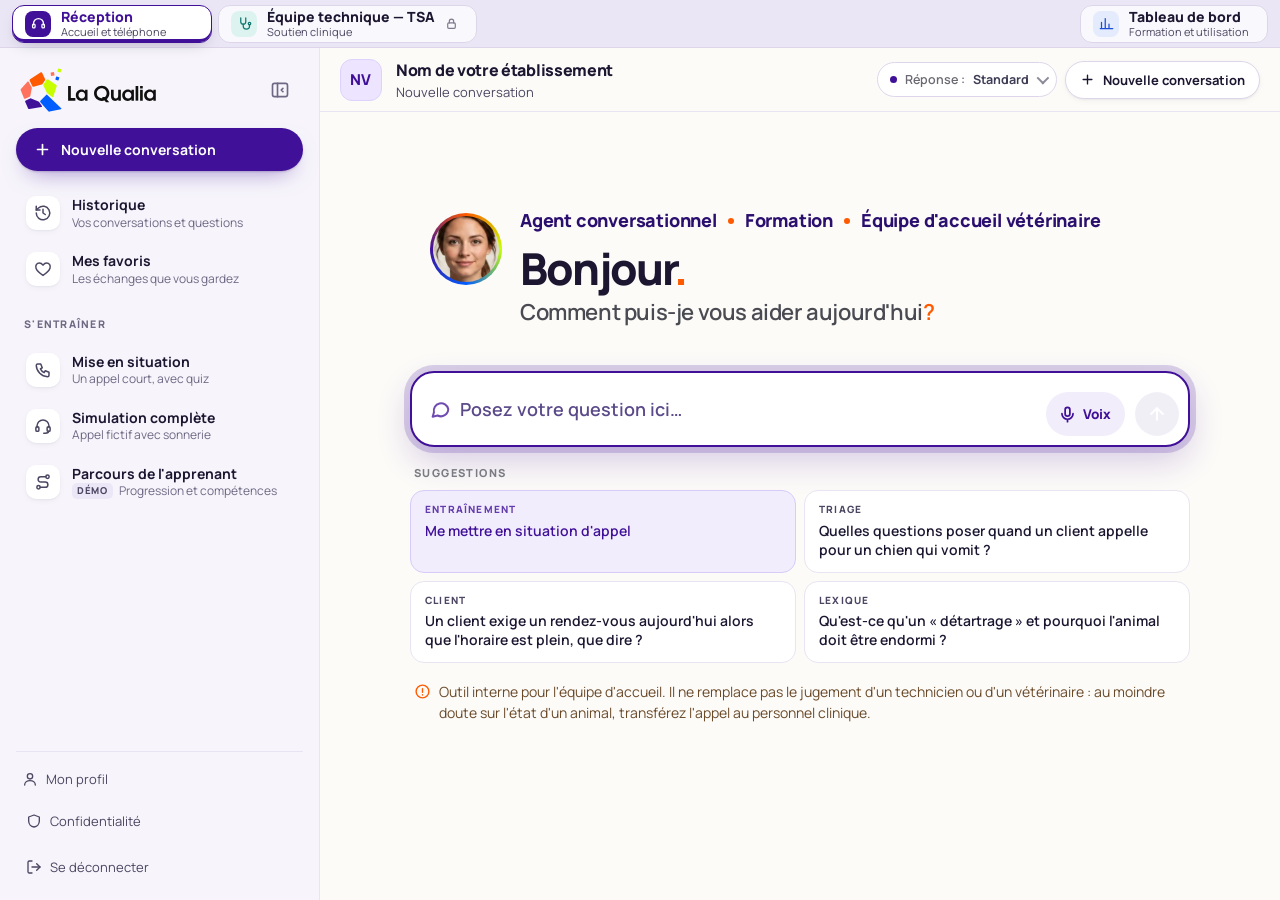
==== commit 49363a41: "Refonte de l'application (agent) : barre latérale claire, onglets visibles app.css (application prin" ====
--- a/agent/index.html
+++ b/agent/index.html
@@ -1536,6 +1536,7 @@
   .nutri-open small{display:none}
 }
 </style>
+<link rel="stylesheet" href="app.css?v=20261026-a2">
 </head>
 <body>
 <div class="app-tabs" role="navigation" aria-label="Applications">
@@ -1551,7 +1552,7 @@
 <div class="app" id="app">
   <aside class="side" id="side" aria-label="Menu">
     <div class="side-brand">
-      <button type="button" class="home-logo" id="homeLogo" title="Retour à l'accueil" aria-label="Retour à l'accueil"><img src="../assets/logo-sombre.svg" width="150" height="48" alt="La Qualia"></button>
+      <button type="button" class="home-logo" id="homeLogo" title="Retour à l'accueil" aria-label="Retour à l'accueil"><img src="../assets/logo-clair.svg" width="150" height="48" alt="La Qualia"></button>
       <button class="side-collapse" id="sideCollapse" type="button" aria-label="Réduire le menu" title="Réduire le menu" aria-expanded="true" aria-controls="side"><svg viewBox="0 0 24 24" width="20" height="20" fill="none" stroke="currentColor" stroke-width="2" stroke-linecap="round" stroke-linejoin="round" aria-hidden="true"><rect x="3" y="4" width="18" height="16" rx="2.5"/><path d="M9 4v16"/><path class="pc-arrow" d="M15.5 10l-2 2 2 2"/></svg></button>
       <button class="side-close" id="closeMenu" type="button" aria-label="Fermer le menu"><svg viewBox="0 0 24 24" width="22" height="22" fill="none" stroke="currentColor" stroke-width="2" stroke-linecap="round"><path d="M6 6l12 12M18 6L6 18"/></svg></button>
     </div>
--- a/styles.css
+++ b/styles.css
@@ -241,7 +241,7 @@
 
 /* ===== Piliers pleine largeur (refonte) ===== */
 .approach-intro{padding-top:70px}
-.pil{position:relative;overflow:hidden;padding:clamp(56px,7vw,104px) 0}
+.pil{position:relative;overflow:hidden;overflow:clip;padding:clamp(56px,7vw,104px) 0}
 .pil-inner{position:relative;z-index:2;width:min(1320px,calc(100% - 48px));margin:auto}
 .pil-head{max-width:760px;margin:0 auto clamp(34px,4vw,54px);text-align:center}
 .pil-eyebrow{display:inline-flex;align-items:center;gap:10px;font-size:12px;font-weight:800;letter-spacing:2px;text-transform:uppercase;margin:0 0 18px}
@@ -843,73 +843,262 @@
 }
 @media(min-width:901px) and (max-width:1100px){.founder-section{grid-template-columns:minmax(0,270px) minmax(0,1fr)}.founder-photo-wrap{max-width:270px}}
 @media(max-width:900px){.founder-photo-wrap{order:1}.founder-heading{order:2}.founder-cards{order:3}}
-/* ===== Vidéo « La Qualia en une minute » ===== */
-.vid{padding-block:clamp(8px,2vw,28px) clamp(56px,6vw,88px)}
-.vid-head{display:grid;grid-template-columns:minmax(0,1.1fr) minmax(0,.9fr);gap:12px clamp(24px,5vw,72px);align-items:end;margin-bottom:clamp(22px,3vw,36px)}
-.vid-head .eyebrow{grid-column:1/-1;margin:0}
-.vid-head .section-title{margin:0;font-size:clamp(32px,3.6vw,56px);line-height:1.03}
-.vid-head>p:last-child{margin:0;font-size:clamp(15px,1.25vw,18px);line-height:1.6;color:#45454e;max-width:520px}
-.vid-card{position:relative;border-radius:clamp(20px,2.6vw,34px);overflow:hidden;background:#eceaf6;box-shadow:0 30px 70px #40109824,0 0 0 1px #4010981a;aspect-ratio:16/9;isolation:isolate}
-.vid-play{position:absolute;inset:0;display:block;width:100%;height:100%;padding:0;border:0;background:none;cursor:pointer;color:#fff;font:inherit;text-align:left}
-.vid-play img{position:absolute;inset:0;width:100%;height:100%;object-fit:cover;transition:transform .8s cubic-bezier(.2,.8,.2,1)}
-.vid-play::after{content:"";position:absolute;inset:0;background:linear-gradient(0deg,#0a143099 0,#0a143000 38%),radial-gradient(60% 60% at 50% 50%,#40109822,#40109800)}
-.vid-play:hover img,.vid-play:focus-visible img{transform:scale(1.035)}
-.vid-play:focus-visible{outline:4px solid #c7ff00;outline-offset:-8px}
-.vid-badge{position:absolute;z-index:2;left:clamp(14px,2vw,26px);top:clamp(14px,2vw,26px);display:inline-flex;align-items:center;gap:8px;background:#0a1430cc;color:#fff;font-size:12px;font-weight:800;letter-spacing:.14em;padding:9px 14px;border-radius:99px;-webkit-backdrop-filter:blur(8px);backdrop-filter:blur(8px)}
-.vid-badge i{width:8px;height:8px;border-radius:50%;background:#ff3b3b}
-.vid-center{position:absolute;z-index:2;left:50%;top:50%;width:clamp(72px,9vw,112px);aspect-ratio:1;transform:translate(-50%,-50%);display:grid;place-items:center;border-radius:50%;background:#401098;box-shadow:0 18px 44px #40109899,0 0 0 8px #ffffffd9;transition:transform .35s cubic-bezier(.2,.8,.2,1),background .25s}
-.vid-center svg{width:42%;height:42%;fill:#fff;margin-left:6%}
-.vid-ring{position:absolute;inset:-8px;border-radius:50%;border:3px solid #fff}
-.vid-play:hover .vid-center,.vid-play:focus-visible .vid-center{transform:translate(-50%,-50%) scale(1.1);background:#5a1fd0}
-.vid-cta{position:absolute;z-index:2;left:clamp(14px,2vw,26px);bottom:clamp(14px,2vw,26px);display:inline-flex;align-items:center;gap:12px;background:#fff;color:#101010;padding:10px 12px 10px 18px;border-radius:99px;font-size:clamp(13px,1.1vw,15px);box-shadow:0 12px 30px #0a143033}
-.vid-cta b{font-weight:800}
-.vid-cta span{background:#c7ff00;color:#040f32;font-weight:800;font-size:12.5px;padding:6px 11px;border-radius:99px}
-.vid-el{position:absolute;inset:0;width:100%;height:100%;background:#000;object-fit:contain;z-index:3}
-.vid-card.playing .vid-play{display:none}
-@media(prefers-reduced-motion:no-preference){
-@keyframes vidring{0%{transform:scale(1);opacity:.9}100%{transform:scale(1.7);opacity:0}}
-.vid-ring{animation:vidring 2.2s ease-out infinite}
-}
-@media(max-width:820px){.vid-head{grid-template-columns:1fr}.vid-head>p:last-child{max-width:none}}
-@media(max-width:560px){.vid-card{border-radius:20px}.vid-cta{padding:8px 10px 8px 14px;gap:10px}.vid-badge{font-size:11px;padding:7px 11px}}
-/* Vidéo : empreinte réduite (texte à gauche, vidéo à droite) */
-.vid{display:grid;grid-template-columns:minmax(0,1fr) minmax(0,640px);gap:clamp(28px,5vw,72px);align-items:center;padding-block:clamp(4px,1vw,16px) clamp(40px,5vw,72px)}
-.vid-head{display:block;margin:0}
-.vid-head .eyebrow{margin:0 0 14px}
-.vid-head .section-title{font-size:clamp(28px,3vw,46px);margin:0 0 16px}
-.vid-head>p:last-child{max-width:440px}
-.vid-card{border-radius:clamp(18px,2vw,26px);box-shadow:0 22px 50px #40109822,0 0 0 1px #4010981a}
-.vid-center{width:clamp(60px,6.5vw,84px)}
-.vid-cta{font-size:13.5px;padding:8px 10px 8px 15px}
-@media(max-width:900px){.vid{grid-template-columns:1fr;gap:22px}.vid-card{max-width:560px}}
-@media(max-width:560px){.vid-card{max-width:none}}
-/* Vidéo à gauche, texte à droite (contraste avec le header) */
-@media(min-width:901px){.vid{grid-template-columns:minmax(0,640px) minmax(0,1fr)}.vid-card{grid-column:1;grid-row:1}.vid-head{grid-column:2;grid-row:1}}
-/* Vidéo avatar sur fond blanc : carte portrait 4:5 */
-.vid{grid-template-columns:minmax(0,1fr) minmax(0,1fr)}
-@media(min-width:901px){.vid{grid-template-columns:minmax(0,400px) minmax(0,1fr);column-gap:clamp(36px,6vw,96px)}}
-.vid-card{aspect-ratio:4/5;background:#fff;max-width:400px;width:100%}
-.vid-el{object-fit:cover;background:#fff}
-.vid-play::after{background:linear-gradient(0deg,#4010981a 0,#40109800 30%)}
-.vid-center{width:clamp(60px,15vw,76px)}
-@media(max-width:900px){.vid-card{max-width:340px}}
-@media(max-width:560px){.vid-card{max-width:100%}}
-@media(max-width:900px){.vid{grid-template-columns:minmax(0,1fr);row-gap:22px}.vid-card{grid-column:auto;grid-row:auto}.vid-head{grid-column:auto;grid-row:auto}}
-/* Vidéo : fondue dans le fond du site (multiply : le blanc de l'avatar prend la couleur de la page), bloc à moitié de largeur */
-.vid-card{isolation:auto;background:transparent;box-shadow:none;border-radius:0;overflow:visible}
-.vid-play img,.vid-el{mix-blend-mode:multiply;background:transparent}
-.vid-play::after{display:none}
-.vid-play:focus-visible{outline:3px solid #401098;outline-offset:4px;border-radius:18px}
+
+/* ===== Trois leviers réunis : onglets + galerie de captures ===== */
+.lev{transition:background-color .3s}
+.lev .pil-inner{width:min(1280px,calc(100% - 48px))}
+.lev-tabs{display:flex;justify-content:center;gap:12px;margin:0 auto clamp(30px,4vw,52px);flex-wrap:wrap}
+.lev-tab{display:grid;grid-template-columns:auto 1fr;column-gap:12px;align-items:center;text-align:left;min-width:230px;padding:14px 22px 14px 18px;border-radius:16px;border:1px solid #00000012;background:#ffffffd9;color:#16161c;box-shadow:0 10px 24px #1a0b4a12;transition:background .2s,color .2s,transform .2s,box-shadow .2s}
+.lev-tab:hover{transform:translateY(-2px)}
+.lev-tab i{grid-row:span 2;width:12px;height:12px;border-radius:3px;transform:rotate(-12deg)}
+.lev-tab .ap-purple{background:var(--purple)}.lev-tab .ap-blue{background:var(--blue)}.lev-tab .ap-orange{background:var(--orange)}
+.lt-t{font-size:18px;font-weight:800;letter-spacing:-.4px;line-height:1.2}
+.lt-s{font-size:12.5px;font-weight:600;color:#62616b;line-height:1.3}
+.lev-tab[aria-selected=true]{background:var(--band);color:#fff;border-color:transparent;box-shadow:0 14px 30px color-mix(in srgb,var(--band),transparent 65%)}
+.lev-tab[aria-selected=true] .lt-s{color:#ffffffd0}
+.lev-tab[aria-selected=true] i{background:var(--hl)}
+.lev-panel{display:grid;grid-template-columns:minmax(0,.82fr) minmax(0,1.38fr);grid-template-areas:"copy fig" "steps fig";column-gap:clamp(32px,4vw,64px);align-items:start;animation:levIn .35s ease-out}
+.lev-panel[hidden]{display:none}
+@keyframes levIn{from{opacity:0;transform:translateY(8px)}to{opacity:1;transform:none}}
+.lev-copy{grid-area:copy}
+.lev .lev-copy h3{font-size:clamp(38px,4.2vw,60px);letter-spacing:-2px;margin:4px 0 16px}
+.lev .lev-copy .pil-lead{margin:0 0 20px;max-width:none;font-size:clamp(15.5px,1.25vw,17.5px)}
+.lev .lev-copy .pil-feats{justify-content:flex-start;gap:8px}
+.lev .lev-copy .pil-feats li{padding:8px 14px;font-size:12.5px}
+.lev-steps{grid-area:steps;list-style:none;margin:26px 0 0;padding:0;display:flex;flex-direction:column;gap:6px}
+.lev-step{position:relative;display:grid;grid-template-columns:104px 1fr;gap:14px;align-items:center;width:100%;text-align:left;padding:8px 12px 8px 8px;border-radius:14px;border:1px solid transparent;background:transparent;color:inherit;transition:background .2s,border-color .2s,box-shadow .2s}
+.lev-step img{width:104px;height:auto;aspect-ratio:2/1;object-fit:cover;object-position:left top;border-radius:8px;border:1px solid #00000014;box-shadow:0 4px 10px #0000000f}
+.ls-n{position:absolute;left:4px;top:4px;width:22px;height:22px;border-radius:7px;display:grid;place-items:center;font-size:11.5px;font-weight:800;background:#fff;color:#16161c;box-shadow:0 2px 6px #0002}
+.ls-t{display:flex;flex-direction:column;gap:2px;min-width:0}
+.ls-t strong{font-size:14.5px;line-height:1.3;color:#16161c}
+.ls-t small{font-size:13px;line-height:1.45;color:#55565d}
+.lev-step:hover{background:#ffffff8c}
+.lev-step[aria-pressed=true]{background:#fff;border-color:#00000010;box-shadow:0 10px 24px #1a0b4a14}
+.lev-step[aria-pressed=true] .ls-n{background:var(--band);color:#fff}
+.lev-step[aria-pressed=true] .ls-t strong{color:var(--band)}
+.lev-fig{grid-area:fig;margin:0;position:sticky;top:110px}
+.lev-shot{position:relative;border-radius:18px;overflow:hidden;background:#fff;border:1px solid #00000014;box-shadow:0 34px 70px #1a0b4a26}
+.lev-zoom{display:block;width:100%;padding:0;border:0;background:#fff;cursor:zoom-in}
+.lev-zoom img{width:100%;height:auto;aspect-ratio:2/1;transition:opacity .22s}
+.lev-zoom img.is-swap{opacity:.35}
+.lev-zi{position:absolute;right:14px;bottom:14px;display:inline-flex;align-items:center;gap:7px;background:#101016d9;color:#fff;border-radius:999px;padding:8px 14px 8px 11px;font-size:12.5px;font-weight:700;box-shadow:0 6px 16px #0003;transition:transform .2s}
+.lev-zoom:hover .lev-zi{transform:scale(1.05)}
+.lev-zi svg,.lev-nav svg,.lb-btns svg{width:17px;height:17px;fill:none;stroke:currentColor;stroke-width:2.2;stroke-linecap:round;stroke-linejoin:round}
+.lev-nav{position:absolute;top:50%;transform:translateY(-50%);width:44px;height:44px;border-radius:50%;border:1px solid #00000014;background:#ffffffeb;color:#16161c;display:grid;place-items:center;box-shadow:0 6px 18px #0002;opacity:0;transition:opacity .2s}
+.lev-nav.prev{left:12px}.lev-nav.next{right:12px}
+.lev-shot:hover .lev-nav,.lev-nav:focus-visible{opacity:1}
+.lev-fig figcaption{display:flex;flex-wrap:wrap;align-items:baseline;gap:6px 12px;margin:16px 4px 0;font-size:14.5px;line-height:1.45;color:#45454e}
+.lev-fig figcaption strong{color:#16161c;font-size:15.5px}
+.lev-count{font-size:12px;font-weight:800;letter-spacing:.5px;color:var(--band);background:#fff;border-radius:999px;padding:3px 10px;box-shadow:0 2px 8px #0000000f}
+/* Thème sombre (Mieux outillé) */
+.lev.pil--tooled .lev-tab:not([aria-selected=true]){background:#16213f;color:#e9edf8;border-color:#ffffff1f}
+.lev.pil--tooled .lev-tab:not([aria-selected=true]) .lt-s{color:#a9b3cc}
+.lev.pil--tooled .lev-tab[aria-selected=true] i{background:var(--lime)}
+.lev.pil--tooled .ls-t strong,.lev.pil--tooled .lev-fig figcaption strong{color:#fff}
+.lev.pil--tooled .ls-t small,.lev.pil--tooled .lev-fig figcaption{color:#c4cce2}
+.lev.pil--tooled .lev-step:hover{background:#ffffff0d}
+.lev.pil--tooled .lev-step[aria-pressed=true]{background:#16213f;border-color:#ffffff22;box-shadow:0 10px 24px #0004}
+.lev.pil--tooled .lev-step[aria-pressed=true] .ls-t strong{color:var(--lime)}
+.lev.pil--tooled .lev-step[aria-pressed=true] .ls-n{background:var(--lime);color:#0a1230}
+.lev.pil--tooled .lev-shot{border-color:#ffffff22;box-shadow:0 34px 70px #0008}
+.lev.pil--tooled .lev-count{background:#16213f;color:var(--lime)}
+.lev.pil--encadre{--band:#d94a00}
+/* Pastilles de l'introduction cliquables */
+a.approach-pillar{text-decoration:none;border-bottom:2px solid transparent;padding-bottom:2px}
+a.approach-pillar:hover{border-color:currentColor}
+/* Agrandissement */
+.lev-lb{width:min(1680px,96vw);max-width:none;max-height:96dvh;padding:0;border-radius:16px;background:#0c0a1e;color:#fff;overflow:hidden}
+.lev-lb::backdrop{background:#040f32e6;backdrop-filter:blur(4px)}
+.lb-in{display:flex;flex-direction:column}
+.lb-in img{width:100%;height:auto;max-height:calc(96dvh - 86px);object-fit:contain;background:#fff}
+.lb-bar{display:flex;align-items:center;justify-content:space-between;gap:16px;padding:14px 18px}
+.lb-bar p{margin:0;display:flex;flex-wrap:wrap;align-items:baseline;gap:4px 12px;font-size:14px;color:#c9c6dc}
+.lb-bar strong{color:#fff;font-size:15px}
+.lb-count{font-size:12px;font-weight:800;color:var(--lime)}
+.lb-btns{display:flex;gap:8px;flex:none}
+.lb-btns button{width:42px;height:42px;border-radius:50%;border:1px solid #ffffff2e;background:#ffffff14;color:#fff;display:grid;place-items:center;font-size:24px;line-height:1}
+.lb-btns button:hover{background:#ffffff26}
+html.lb-open{overflow:hidden}
+@media(max-width:900px){
+ .lev-panel{grid-template-columns:1fr;grid-template-areas:"copy" "fig" "steps"}
+ .lev .lev-copy{text-align:center}
+ .lev .lev-copy .pil-feats{justify-content:center}
+ .lev-fig{position:static;margin-top:22px}
+ .lev-nav{opacity:1;width:38px;height:38px}
+ .lev-steps{flex-direction:row;overflow-x:auto;scroll-snap-type:x mandatory;scroll-padding-inline:16px;gap:18px;margin:16px -16px 0;padding:4px 16px 10px;scrollbar-width:none}
+ .lev-steps::-webkit-scrollbar{display:none}
+ .lev-steps li{flex:0 0 calc(50% - 9px);scroll-snap-align:start}
+ .lev-step{grid-template-columns:1fr;width:100%;height:100%;padding:6px;gap:6px}
+ /* Téléphone : vignette plus grande, recadrée sur le contenu (sans le menu de gauche ni les onglets) */
+ .lev-step img{width:100%;aspect-ratio:16/10;object-fit:cover;object-position:100% 40%}
+ .lev-step img[src*="f2-sonnerie"],.lev-step img[src*="e3-tableau"],.lev-step img[src*="e4-tableau"]{object-position:50% 40%}
+ .ls-t small{display:none}
+ .ls-t strong{font-size:12.5px}
+}
+@media(max-width:760px){
+ .lev .pil-inner{width:calc(100% - 32px)}
+ .lev-tabs{flex-wrap:nowrap;gap:6px}
+ .lev-tab{min-width:0;flex:1;grid-template-columns:1fr;justify-items:center;text-align:center;padding:10px 6px;row-gap:5px;border-radius:12px}
+ .lev-tab i{grid-row:auto;width:9px;height:9px}
+ .lt-t{font-size:13.5px;letter-spacing:-.2px}
+ .lt-s{display:none}
+ .lev .lev-copy h3{letter-spacing:-1.4px}
+ .lev-zi span{display:none}
+ .lev-zi{padding:9px}
+ .lev-fig figcaption{font-size:13.5px}
+ .lb-in img{max-height:calc(96dvh - 120px)}
+ .lb-bar{flex-direction:column;align-items:stretch}
+ .lb-btns{justify-content:center}
+}
+@media(prefers-reduced-motion:reduce){.lev-panel{animation:none}.lev-zoom img{transition:none}}
+.lb-scroll{overflow:hidden;background:#fff}
+.lb-hint{display:none}
+@media(max-width:760px){
+ .lb-scroll{overflow:auto;-webkit-overflow-scrolling:touch;max-height:calc(96dvh - 170px)}
+ .lb-scroll img{width:250%;max-width:none;max-height:none}
+ .lb-hint{display:block;margin:0;padding:8px 16px 0;font-size:12px;color:#a9a6c0;text-align:center}
+}
+
+/* ===== Grands écrans : tout le site s'agrandit proportionnellement (texte lisible, moins de vide) ===== */
+@media(min-width:1800px) and (min-height:860px){:root{--z:1.12}body{zoom:1.12}}
+@media(min-width:2200px) and (min-height:1000px){:root{--z:1.28}body{zoom:1.28}}
+@media(min-width:2500px) and (min-height:1200px){:root{--z:1.4}body{zoom:1.4}}
+@media(min-width:3200px) and (min-height:1600px){:root{--z:1.75}body{zoom:1.75}}
+@media(min-width:1800px) and (min-height:860px){
+ .hx-stage{max-height:max(640px,calc(92vh / var(--z)))}
+ dialog{max-height:calc(100dvh / var(--z) - 40px)}
+ .lev-lb{width:min(1680px,calc(96vw / var(--z)));max-height:calc(96dvh / var(--z))}
+ .lb-in img{max-height:calc(96dvh / var(--z) - 86px)}
+}
+/* Appel à l'action des trois leviers */
+.lev-media{grid-area:fig;position:sticky;top:110px;display:flex;flex-direction:column;gap:22px}
+.lev-media .lev-fig{position:static}
+.lev-cta{display:flex;align-items:center;gap:16px;padding:18px 20px;border-radius:18px;background:#fff;border:1px solid #00000010;box-shadow:0 14px 34px #1a0b4a14}
+.lev-cta-ic{flex:none;width:46px;height:46px;border-radius:13px;display:grid;place-items:center;background:var(--lime);color:#173300}
+.lev-cta-ic svg{width:22px;height:22px;fill:none;stroke:currentColor;stroke-width:2;stroke-linejoin:round}
+.lev-cta-t{flex:1;min-width:0}
+.lev-cta-t strong{display:block;font-size:17px;letter-spacing:-.3px;color:#16161c;line-height:1.3}
+.lev-cta-t p{margin:3px 0 0;font-size:14px;color:#55565d;line-height:1.45}
+.lev-cta-btn{flex:none;display:inline-flex;align-items:center;gap:10px;padding:13px 18px;border-radius:10px;background:var(--band);color:#fff;font-weight:800;font-size:14px;text-decoration:none;box-shadow:0 8px 18px color-mix(in srgb,var(--band),transparent 65%);transition:transform .2s,box-shadow .2s}
+.lev-cta-btn:hover{transform:translateY(-2px)}
+.lev-cta-btn svg{width:17px;height:17px;fill:none;stroke:currentColor;stroke-width:2.4;stroke-linecap:round;stroke-linejoin:round}
+.lev.pil--tooled .lev-cta{background:#16213f;border-color:#ffffff22;box-shadow:0 14px 34px #0005}
+.lev.pil--tooled .lev-cta-t strong{color:#fff}
+.lev.pil--tooled .lev-cta-t p{color:#c4cce2}
+.lev.pil--tooled .lev-cta-btn{background:var(--lime);color:#0a1230;box-shadow:0 8px 18px #c7ff0033}
+@media(max-width:1180px){.lev-cta{flex-wrap:wrap}.lev-cta-btn{width:100%;justify-content:center}}
+@media(max-width:900px){
+ .lev-media{display:contents}
+ .lev-cta{order:5;margin-top:18px;text-align:left}
+ .lev-steps{order:4}
+ .lev-fig{order:3}
+ .lev-copy{order:1}
+ .lev-panel{display:flex;flex-direction:column}
+}
+/* Trois leviers à la suite (plus d'onglets) */
+.lev-stack > .lev .lev-panel{animation:none}
+.lev-stack > .lev{padding:clamp(56px,6.5vw,96px) 0}
+
+/* ===== Typographie éditoriale pour les grands titres (Manrope reste pour le texte) ===== */
+:root{--display:'Young Serif',Georgia,'Times New Roman',serif}
+#hero-title,.section-title,#approach-title,#cta-title,.mc-main h2,.lev h3,.lev-copy h3{font-family:var(--display);font-weight:400;letter-spacing:-.012em;line-height:1.05}
+#hero-title{font-weight:400}
+.mc-main h2{letter-spacing:-.01em}
+.lev .lev-copy h3{letter-spacing:-.015em}
+/* Le point final coloré et les surlignages restent ceux de la marque */
+/* Nouvelle photo d'accueil : photo entière en hauteur (moins zoomée), fondue à gauche ; bulles aux positions d'origine */
 @media(min-width:901px){
- .vid.wrap{width:min(680px,calc(100% - 96px));margin-inline:auto;grid-template-columns:minmax(0,260px) minmax(0,1fr);column-gap:clamp(24px,3vw,44px)}
- .vid-card{max-width:260px}
- .vid-head .section-title{font-size:clamp(26px,2.4vw,36px)}
- .vid-head>p:last-child{font-size:15px;max-width:none}
- .vid-cta{left:0;font-size:13px}
- .vid-center{width:64px}
-}
-@media(max-width:900px){.vid-card{max-width:300px;margin-inline:auto}}
-/* Section vidéo : bande à fond blanc (pleine largeur de page), contenu sur la moitié */
-.vid{background:#fff;box-shadow:0 0 0 100vmax #fff;clip-path:inset(0 -100vmax);padding-block:clamp(40px,5vw,72px);margin-top:0}
-.vid-card{background:#fff}
-@media(min-width:901px){.vid.wrap{width:min(700px,calc(100% - 96px));grid-template-columns:minmax(0,280px) minmax(0,1fr)}.vid-card{max-width:280px}}
+ .hx-photo{inset:auto;top:50%;right:0;left:auto;transform:translateY(-50%);height:100cqh;width:auto;aspect-ratio:1672/941;max-width:none;object-fit:cover;
+  -webkit-mask-image:linear-gradient(90deg,transparent 0,#000 22%);mask-image:linear-gradient(90deg,transparent 0,#000 22%)}
+}
+@media(max-width:900px){.hx-photo{object-position:30% 50%}}
+
+/* ===== Pleine largeur : les contenus occupent tout l'écran (marges proportionnelles) ===== */
+:root{--gut:clamp(20px,7vw,140px);--page:min(1480px,calc(100% - 2 * var(--gut)))}
+.wrap,.hx-copy.wrap,.nav-wrap,.pil-inner,.lev .pil-inner{width:var(--page)}
+.hub,.impact-fig{width:min(980px,100%)}
+@media(min-width:1300px){.lev-panel{grid-template-columns:minmax(0,.72fr) minmax(0,1.5fr)}}
+@media(max-width:760px){:root{--gut:20px}}
+
+/* ===== Audit multi-écrans : lisibilité et proportions ===== */
+/* Longueur de ligne confortable (65–75 caractères) */
+.faq-list p,.founder-card p,.founder-card li{max-width:72ch}
+.hx-desc{max-width:min(480px,40vw)}
+
+/* Trois leviers : colonne de texte assez large pour garder le titre sur une ligne */
+@media(min-width:1300px){.lev-panel{grid-template-columns:minmax(0,.82fr) minmax(0,1.5fr)}}
+.lev .lev-copy h3{font-size:clamp(36px,3.6vw,60px)}
+/* Écrans ultra-larges : la mission suit la largeur du contenu */
+.values.wrap{max-width:none}
+@media(max-width:900px){.hx .hx-copy .hx-desc{max-width:62ch!important}}
+.faq-list summary{max-width:80ch}
+.form-privacy{max-width:80ch}
+/* Petit portable (901–1180) : deux bulles seulement, dans les coins, loin des visages */
+@media(min-width:901px) and (max-width:1180px){
+ .hx-c1,.hx-c2{display:none!important}
+ .hx-c3{display:flex;left:auto;right:2.5%;top:6%}
+ .hx-c4{left:auto;right:2.5%;top:auto;bottom:17%}
+}
+
+
+/* « Vos réalités » : deux colonnes alignées à gauche, mêmes proportions, plus d'air */
+.approach-intro{padding-top:clamp(64px,7vw,104px);padding-bottom:clamp(56px,6vw,88px)}
+.approach-bridge{grid-template-columns:minmax(0,1fr) minmax(0,1fr);align-items:start;gap:clamp(32px,6vw,120px)}
+.approach-heading{text-align:left;padding-top:4px}
+.approach-copy{border:0;padding:0}
+.approach-copy p{max-width:58ch}
+.approach-note{margin-top:24px;max-width:58ch}
+@media(max-width:900px){.approach-bridge{grid-template-columns:1fr;gap:22px}}
+/* « Vos réalités » : plus grand */
+.approach-heading .eyebrow{font-size:13px;margin-bottom:20px}
+.approach-heading h2{font-size:clamp(40px,4.6vw,72px);line-height:1.04}
+.approach-copy p{font-size:clamp(17px,1.35vw,20px);line-height:1.7}
+.approach-copy .approach-note p{font-size:clamp(16px,1.2vw,18px)}
+.approach-copy .approach-note strong{font-size:1.08em}
+@media(max-width:760px){.approach-heading h2{font-size:clamp(34px,9vw,44px)}.approach-copy p{font-size:16.5px}}
+@media(min-width:901px){.approach-bridge{grid-template-columns:minmax(0,1.2fr) minmax(0,1fr);gap:clamp(32px,4.5vw,96px)}}
+.approach-heading h2{font-size:clamp(40px,4.3vw,68px)}
+.approach-heading,.approach-heading h2{max-width:none}
+.approach-heading h2{text-wrap:wrap}
+@media(min-width:901px){.approach-heading h2 span{white-space:nowrap}}
+.approach-heading h2{font-size:clamp(37px,3.9vw,62px)}
+/* ===== Décor allégé : plus de taches floues ni de confettis, aplats de couleur francs ===== */
+.pil-deco,.pil-blob,.pil-slash,.fr{display:none!important}
+.lev.pil--formed{background:#efe9fb}
+.lev.pil--tooled{background:#0b1433}
+.lev.pil--encadre{background:#fdebdf}
+
+/* ===== Lisibilité : tailles minimales (texte courant ≥ 15 px, petits libellés ≥ 13 px) ===== */
+nav>a{font-size:14px}
+.nav-wrap .button.small{font-size:14px}
+.eyebrow,.hx-eyebrow,.approach-heading .eyebrow{font-size:13px}
+.hx-tx strong{font-size:15px}
+.hx-tx small{font-size:13.5px}
+.lev-count{font-size:13px}
+.lev-fig figcaption,.lev-cap{font-size:15px}
+.ls-t strong{font-size:15px}
+.ls-t small{font-size:14px}
+.hc-title{font-size:15px}
+.chart-legend button{font-size:14px}
+.growth-chart figcaption{font-size:14px}
+.faq-list summary{font-size:16px}
+.faq-list p{font-size:15.5px;line-height:1.65}
+.contact-data-note,.contact-data-note .footer-link{font-size:14px}
+.contact-reveal,.linkedin-link span{font-size:14.5px}
+.founder-card p,.founder-card li{font-size:15px;line-height:1.6}
+.footer>p,.footer>div,.footer-link,.footer a,.footer span{font-size:14px}
+.lev-cta-t p{font-size:15px}
+@media(max-width:900px){.ls-t strong{font-size:13.5px}.hx-tx small{font-size:13.5px}}
+.founder-card ul li,.founder-card ul ul li{font-size:14.5px}
+a.linkedin-link span,.linkedin-link>span{font-size:14.5px!important}
+/* Bulles de l'accueil : surbrillance au survol */
+.hx-c1{--acc:#ff5a00}.hx-c2{--acc:#401098}.hx-c3{--acc:#005dff}.hx-c4{--acc:#ff735c}
+.hx-card{transition:background .2s,border-color .2s,box-shadow .2s,scale .2s;cursor:default}
+.hx-card:hover,.hx-card:focus-visible{background:#fff;border-color:var(--acc);box-shadow:0 0 0 3px color-mix(in srgb,var(--acc),transparent 72%),0 22px 46px color-mix(in srgb,var(--acc),transparent 70%);scale:1.06;z-index:6}
+.hx-card:hover strong,.hx-card:focus-visible strong{color:var(--acc)}
+.hx-c4:hover strong,.hx-c4:focus-visible strong{color:#e2553d}
+@media(prefers-reduced-motion:reduce){.hx-card:hover,.hx-card:focus-visible{scale:1}}
+.hx-copy{pointer-events:none}.hx-copy>*{pointer-events:auto}
+/* Très grands écrans panoramiques : les bulles gardent l'écart qu'elles ont sur un écran de 1920 px,
+   au lieu de s'étirer avec la photo. Le groupe reste centré au même endroit de l'image. */
+@media(min-width:1921px){.hx-ui{inset:auto;width:1920px;height:1080px;left:calc(67% - 1286px);top:calc(50% - 540px)}}
--- a/agent/app.css
+++ b/agent/app.css
@@ -0,0 +1,100 @@
+/* =====================================================================
+   La Qualia — refonte de l'application (agent), 2026-10
+   Même monde que le site public (DESIGN.md) : clair, doux, précis.
+   Chargée APRÈS les styles intégrés de agent/index.html.
+   Présentation seulement : aucun texte, aucune logique.
+   ===================================================================== */
+
+:root{
+  --bg:#fcfbf8;--surface:#fff;--mist:#f4f1fa;--mist-2:#ece7f7;--rail:#f7f5fb;
+  --ink:#1c1631;--ink-2:#4c4662;--ink-3:#6e6884;
+  --line:#e9e4f1;--line-2:#ddd6ea;
+  --brand:#401098;--brand-hover:#531fbd;--brand-soft:#efe9fc;
+  --r-lg:24px;--r-md:18px;--r-sm:12px;--pill:999px;
+  --sh-1:0 1px 2px rgba(28,22,49,.05),0 2px 8px -2px rgba(28,22,49,.06);
+  --sh-2:0 2px 4px rgba(28,22,49,.04),0 18px 40px -16px rgba(28,22,49,.16);
+  --sh-3:0 4px 10px rgba(28,22,49,.05),0 30px 70px -28px rgba(42,10,102,.28);
+  --ease:cubic-bezier(.16,1,.3,1);
+  /* réutilisés par les styles existants */
+  --paper:var(--bg);--purple:var(--brand);--muted:var(--ink-2);
+  --app-line:var(--line);--app-soft:var(--mist);
+}
+body{background:var(--bg)!important;color:var(--ink)}
+::selection{background:#d9ccf7;color:#2a0a66}
+textarea,input{caret-color:var(--brand)}
+
+/* ---------- Onglets du haut : chaque onglet bien visible, l'actif marqué par sa couleur ---------- */
+.app-tabs{background:#ebe6f5!important;border-bottom:1px solid var(--line-2)!important;align-items:center!important;gap:8px;padding-block:0!important}
+.app-tabs .role-sw,.app-tabs .dash-tab-wrap{display:flex;align-items:center;gap:6px}
+.app-tabs .role-tab{--tc:#401098;--tcs:#efe9fc;height:calc(var(--tabs-h) - 10px)!important;border-radius:12px!important;background:rgba(255,255,255,.72)!important;border:1px solid var(--line-2)!important;color:var(--ink)!important;box-shadow:none!important;transition:background-color .2s,border-color .2s,box-shadow .2s}
+.app-tabs .rt-tsa{--tc:#0f766e;--tcs:#ddf3ef}
+.app-tabs .rt-dash{--tc:#1d4ed8;--tcs:#e3ebfd}
+.app-tabs .role-tab b{color:var(--ink)!important}
+.app-tabs .role-tab small{color:var(--ink-2)!important;opacity:1!important}
+.app-tabs .rt-ico{background:var(--tcs)!important;color:var(--tc)!important;box-shadow:none!important}
+.app-tabs .role-tab:hover{background:#fff!important;border-color:var(--tc)!important}
+.app-tabs .role-tab[aria-selected="true"]{background:#fff!important;border-color:var(--tc)!important;box-shadow:inset 0 -3px 0 var(--tc),0 6px 16px -8px rgba(28,22,49,.35)!important}
+.app-tabs .role-tab[aria-selected="true"] b{color:var(--tc)!important}
+.app-tabs .role-tab[aria-selected="true"] .rt-ico{background:var(--tc)!important;color:#fff!important}
+.app-tabs .role-tab:focus-visible{outline:2px solid var(--tc)!important;outline-offset:2px!important}
+.app-tabs .rt-lock{color:var(--ink-2)!important}
+.tabs-admin{color:var(--ink)!important;border:1px solid var(--line-2)!important;background:#fff!important;border-radius:var(--pill)!important}
+.tabs-admin:hover{color:var(--brand)!important;border-color:var(--brand)!important}
+
+/* ---------- Barre latérale claire ---------- */
+.side,body.tsa .side,body.tsa.learn .side{background:var(--rail)!important;color:var(--ink)!important;border-right:1px solid var(--line);scrollbar-color:#cfc6e2 transparent!important}
+.side::before{display:none!important}
+.side :focus-visible{outline:2px solid var(--brand)!important;outline-offset:2px}
+.side-close,.side-collapse,.su-edit,.side-shuffle{color:var(--ink-3)!important}
+.side-close:hover,.side-collapse:hover,.su-edit:hover,.side-shuffle:hover{background:var(--mist-2)!important;color:var(--ink)!important}
+.side-new{border-radius:var(--pill)!important;padding:12px 18px!important;box-shadow:0 1px 2px rgba(42,10,102,.2),0 10px 24px -12px rgba(64,16,152,.6)!important;transition:background-color .2s,transform .2s var(--ease)!important}
+.side-new:hover{background:var(--brand-hover)!important}
+body.tsa .side-new{background:#0f766e!important;box-shadow:0 1px 2px rgba(8,60,56,.2),0 10px 24px -12px rgba(15,118,110,.6)!important}
+.side-label,.model-lab{color:var(--ink-3)!important;letter-spacing:.12em!important}
+.side-label button{color:var(--ink-3)!important}
+.side-label button:hover{color:var(--ink)!important;background:var(--mist-2)!important}
+.nav-item{color:var(--ink)!important;border-radius:14px!important;transition:background-color .2s,box-shadow .2s!important}
+.nav-item:hover{background:var(--mist-2)!important}
+.ni-ico{background:#fff!important;color:var(--ink-2)!important;box-shadow:var(--sh-1)}
+.ni-txt small{color:var(--ink-3)!important}
+.nav-item[aria-pressed="true"],#sideJourney[aria-pressed="true"]{background:#fff!important;color:var(--ink)!important;box-shadow:var(--sh-2)!important}
+.nav-item[aria-pressed="true"] .ni-ico{background:var(--brand-soft)!important;color:var(--brand)!important;box-shadow:none}
+body.tsa .nav-item[aria-pressed="true"] .ni-ico{background:#ddf3ef!important;color:#0f766e!important}
+.nav-item[aria-pressed="true"] .ni-txt small{color:var(--ink-2)!important}
+.ni-count{background:var(--mist-2)!important;color:var(--ink-2)!important}
+.ni-demo{background:var(--mist-2)!important;color:var(--ink-2)!important}
+.side-item{color:var(--ink-2)!important}
+.side-item:hover{background:var(--mist-2)!important;color:var(--ink)!important}
+.side-sim{background:#fff!important;border:1px solid var(--line)!important;border-radius:var(--r-md)!important}
+.side-sim p{color:var(--ink-2)!important}.side-sim b{color:var(--ink)!important}
+.side-learn{border-color:var(--line-2)!important;color:var(--ink)!important}
+.side-learn:hover{background:var(--mist-2)!important}
+body.learn .side-learn{background:#fff!important;border-color:var(--line)!important;color:var(--ink)!important}
+.side-user,body.learn .side-user{background:#fff!important;border-color:var(--line)!important}
+.su-txt b{color:var(--ink)!important}.su-txt .status,.status{color:var(--ink-2)!important}
+.side-foot{border-top-color:var(--line)!important}
+.side-foot a,.side-me,.side-out{color:var(--ink-2)!important;border-radius:10px!important}
+.side-foot a:hover,.side-me:hover,.side-out:hover{color:var(--ink)!important;background:var(--mist-2)!important}
+.side-out.confirm{background:#dc2626!important;color:#fff!important}
+.model-seg,.side-foot .model-seg{background:var(--mist-2)!important}
+.model-opt{color:var(--ink-2)!important}
+.model-opt:hover{background:rgba(255,255,255,.7)!important;color:var(--ink)!important}
+.model-opt[aria-checked="true"],.side-foot .model-opt[aria-checked="true"]{background:#fff!important;color:var(--ink)!important;box-shadow:var(--sh-1)}
+body.side-mini .rail-btn{background:#fff!important;color:var(--ink-2)!important;box-shadow:var(--sh-1)}
+body.side-mini .rail-btn:hover{color:var(--ink)!important}
+body.side-mini .nav-item[aria-pressed="true"] .ni-ico{background:var(--brand-soft)!important;color:var(--brand)!important;box-shadow:0 0 0 2px var(--brand)!important}
+.st-seg{background:var(--mist-2)!important}
+.st-seg [role=tab]{color:var(--ink-2)!important}
+.st-seg [role=tab][aria-selected="true"]{background:#fff!important;color:var(--ink)!important;box-shadow:var(--sh-1)}
+.hist-clear{color:var(--ink-3)!important}
+.hist-clear:hover{color:var(--ink)!important;background:var(--mist-2)!important}
+.scrim{background:rgba(28,22,49,.35)!important;-webkit-backdrop-filter:blur(2px);backdrop-filter:blur(2px)}
+
+/* ---------- En-tête de la zone principale ---------- */
+.topbar{background:rgba(252,251,248,.85)!important;border-bottom-color:var(--line)!important;-webkit-backdrop-filter:saturate(1.5) blur(14px)!important;backdrop-filter:saturate(1.5) blur(14px)!important}
+.top-new{border-radius:var(--pill)!important;border:1px solid var(--line-2)!important;background:#fff!important;color:var(--ink)!important;box-shadow:var(--sh-1);transition:border-color .2s,color .2s}
+.top-new:hover{border-color:var(--brand)!important;color:var(--brand)!important}
+.menu-btn{border-radius:var(--pill)!important;border:1px solid var(--line-2)!important;box-shadow:none!important}
+.model-badge{border-radius:var(--pill)!important;border-color:var(--line-2)!important}
+.model-pop{border-radius:var(--r-md)!important;border-color:var(--line)!important;box-shadow:var(--sh-3)!important}
+.top-av.org{border-radius:14px!important;border-color:var(--line)!important}
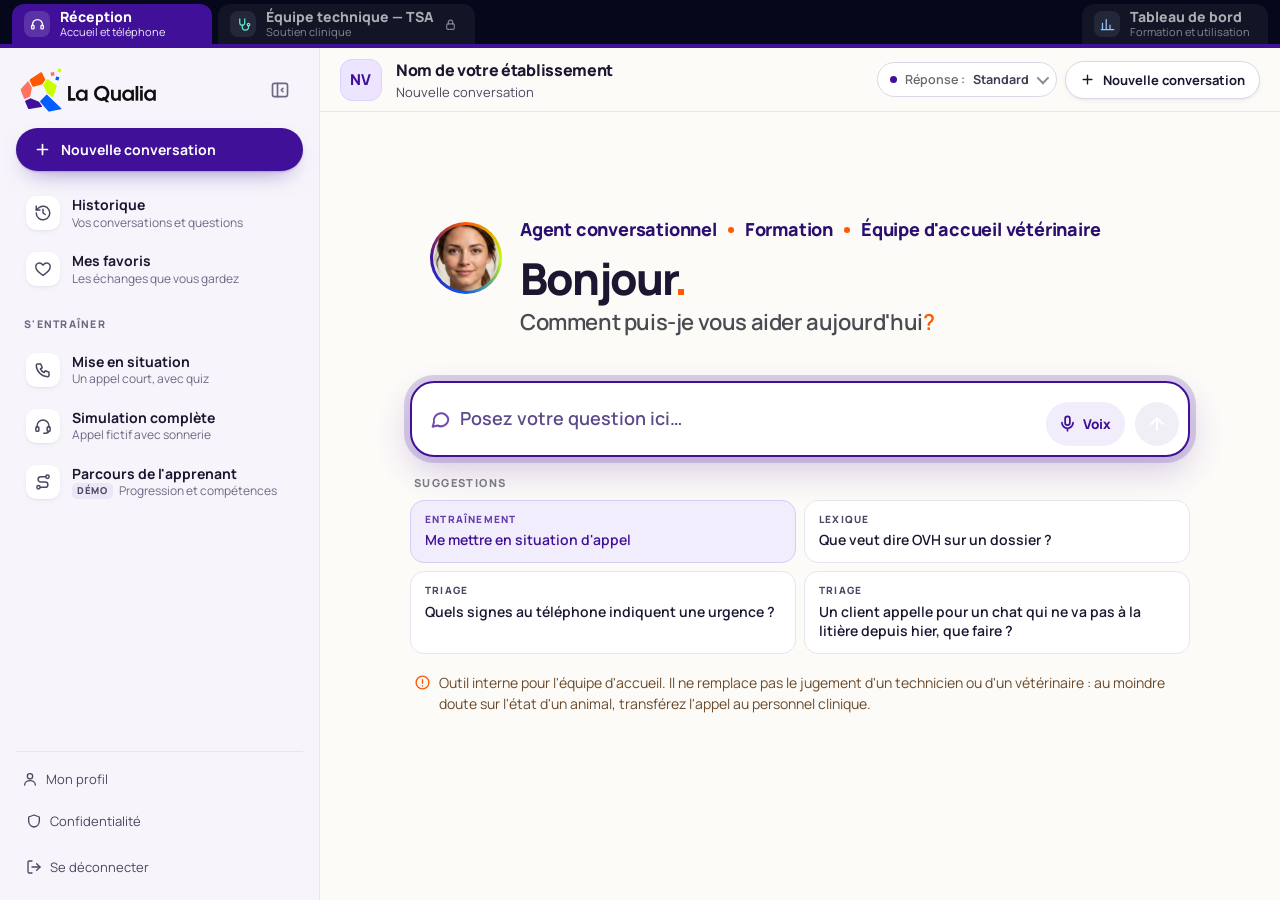
==== commit 02abb0ea: "Application : retour aux onglets d'origine (barre foncée) Co-Authored-By: Claude Opus 5.5 <noreply@a" ====
--- a/agent/index.html
+++ b/agent/index.html
@@ -1536,7 +1536,7 @@
   .nutri-open small{display:none}
 }
 </style>
-<link rel="stylesheet" href="app.css?v=20261026-a2">
+<link rel="stylesheet" href="app.css?v=20261026-a3">
 </head>
 <body>
 <div class="app-tabs" role="navigation" aria-label="Applications">
--- a/agent/app.css
+++ b/agent/app.css
@@ -23,23 +23,7 @@
 ::selection{background:#d9ccf7;color:#2a0a66}
 textarea,input{caret-color:var(--brand)}
 
-/* ---------- Onglets du haut : chaque onglet bien visible, l'actif marqué par sa couleur ---------- */
-.app-tabs{background:#ebe6f5!important;border-bottom:1px solid var(--line-2)!important;align-items:center!important;gap:8px;padding-block:0!important}
-.app-tabs .role-sw,.app-tabs .dash-tab-wrap{display:flex;align-items:center;gap:6px}
-.app-tabs .role-tab{--tc:#401098;--tcs:#efe9fc;height:calc(var(--tabs-h) - 10px)!important;border-radius:12px!important;background:rgba(255,255,255,.72)!important;border:1px solid var(--line-2)!important;color:var(--ink)!important;box-shadow:none!important;transition:background-color .2s,border-color .2s,box-shadow .2s}
-.app-tabs .rt-tsa{--tc:#0f766e;--tcs:#ddf3ef}
-.app-tabs .rt-dash{--tc:#1d4ed8;--tcs:#e3ebfd}
-.app-tabs .role-tab b{color:var(--ink)!important}
-.app-tabs .role-tab small{color:var(--ink-2)!important;opacity:1!important}
-.app-tabs .rt-ico{background:var(--tcs)!important;color:var(--tc)!important;box-shadow:none!important}
-.app-tabs .role-tab:hover{background:#fff!important;border-color:var(--tc)!important}
-.app-tabs .role-tab[aria-selected="true"]{background:#fff!important;border-color:var(--tc)!important;box-shadow:inset 0 -3px 0 var(--tc),0 6px 16px -8px rgba(28,22,49,.35)!important}
-.app-tabs .role-tab[aria-selected="true"] b{color:var(--tc)!important}
-.app-tabs .role-tab[aria-selected="true"] .rt-ico{background:var(--tc)!important;color:#fff!important}
-.app-tabs .role-tab:focus-visible{outline:2px solid var(--tc)!important;outline-offset:2px!important}
-.app-tabs .rt-lock{color:var(--ink-2)!important}
-.tabs-admin{color:var(--ink)!important;border:1px solid var(--line-2)!important;background:#fff!important;border-radius:var(--pill)!important}
-.tabs-admin:hover{color:var(--brand)!important;border-color:var(--brand)!important}
+/* Onglets du haut : style d'origine conservé (barre foncée). */
 
 /* ---------- Barre latérale claire ---------- */
 .side,body.tsa .side,body.tsa.learn .side{background:var(--rail)!important;color:var(--ink)!important;border-right:1px solid var(--line);scrollbar-color:#cfc6e2 transparent!important}
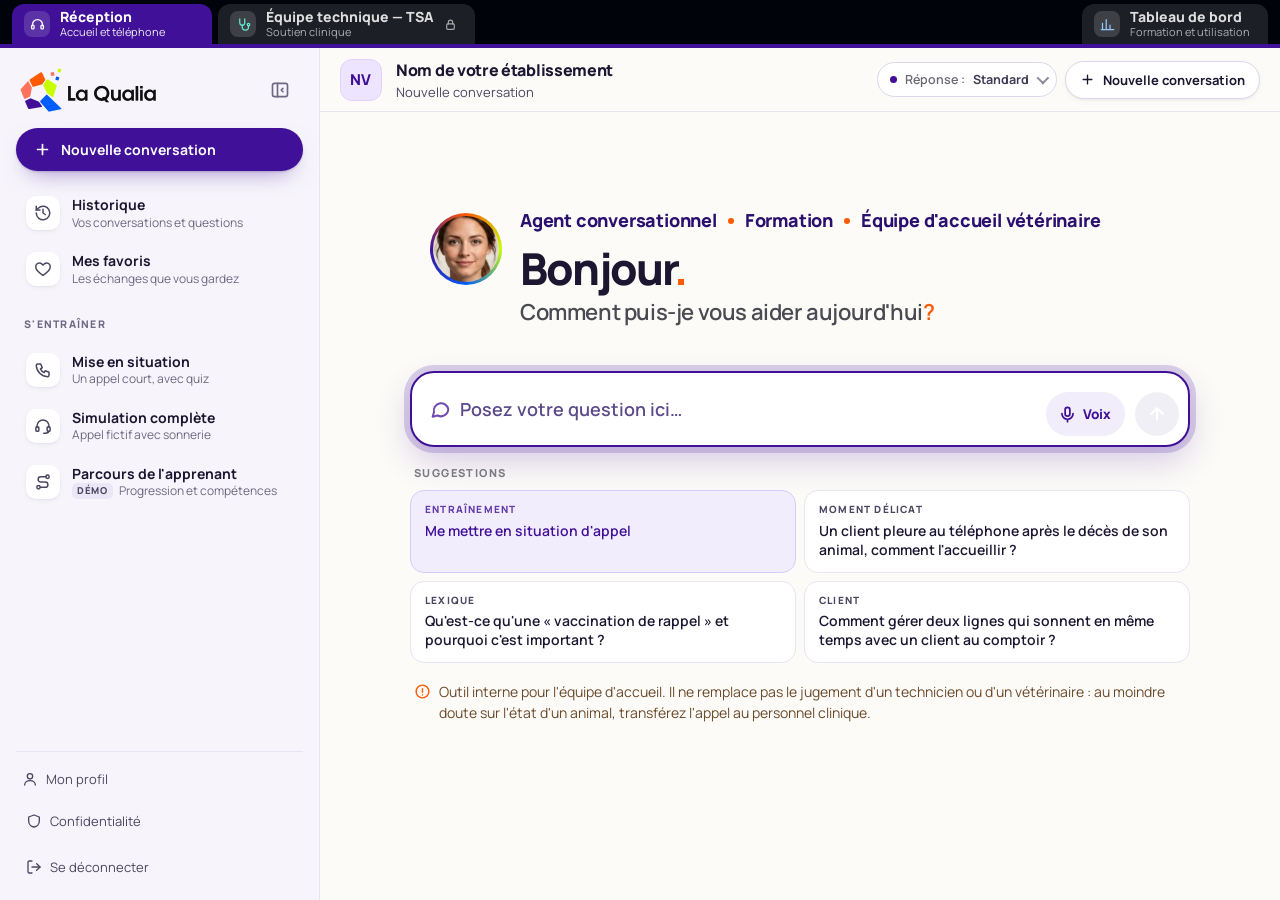
==== commit e0601dd2: "Application : barre d'onglets plus foncée, onglets inactifs plus lisibles Co-Authored-By: Claude Opu" ====
--- a/agent/index.html
+++ b/agent/index.html
@@ -1536,7 +1536,7 @@
   .nutri-open small{display:none}
 }
 </style>
-<link rel="stylesheet" href="app.css?v=20261026-a3">
+<link rel="stylesheet" href="app.css?v=20261026-a4">
 </head>
 <body>
 <div class="app-tabs" role="navigation" aria-label="Applications">
--- a/agent/app.css
+++ b/agent/app.css
@@ -23,7 +23,11 @@
 ::selection{background:#d9ccf7;color:#2a0a66}
 textarea,input{caret-color:var(--brand)}
 
-/* Onglets du haut : style d'origine conservé (barre foncée). */
+/* Onglets du haut : style d'origine, barre plus foncée pour que les onglets ressortent. */
+.app-tabs{background:#01030b!important}
+.app-tabs .role-tab:not([aria-selected="true"]){background:#ffffff1c!important;color:#ffffffd9!important}
+.app-tabs .role-tab:not([aria-selected="true"]):hover{background:#ffffff2b!important;color:#fff!important}
+.app-tabs .role-tab:not([aria-selected="true"]) .rt-ico{background:#ffffff26!important}
 
 /* ---------- Barre latérale claire ---------- */
 .side,body.tsa .side,body.tsa.learn .side{background:var(--rail)!important;color:var(--ink)!important;border-right:1px solid var(--line);scrollbar-color:#cfc6e2 transparent!important}
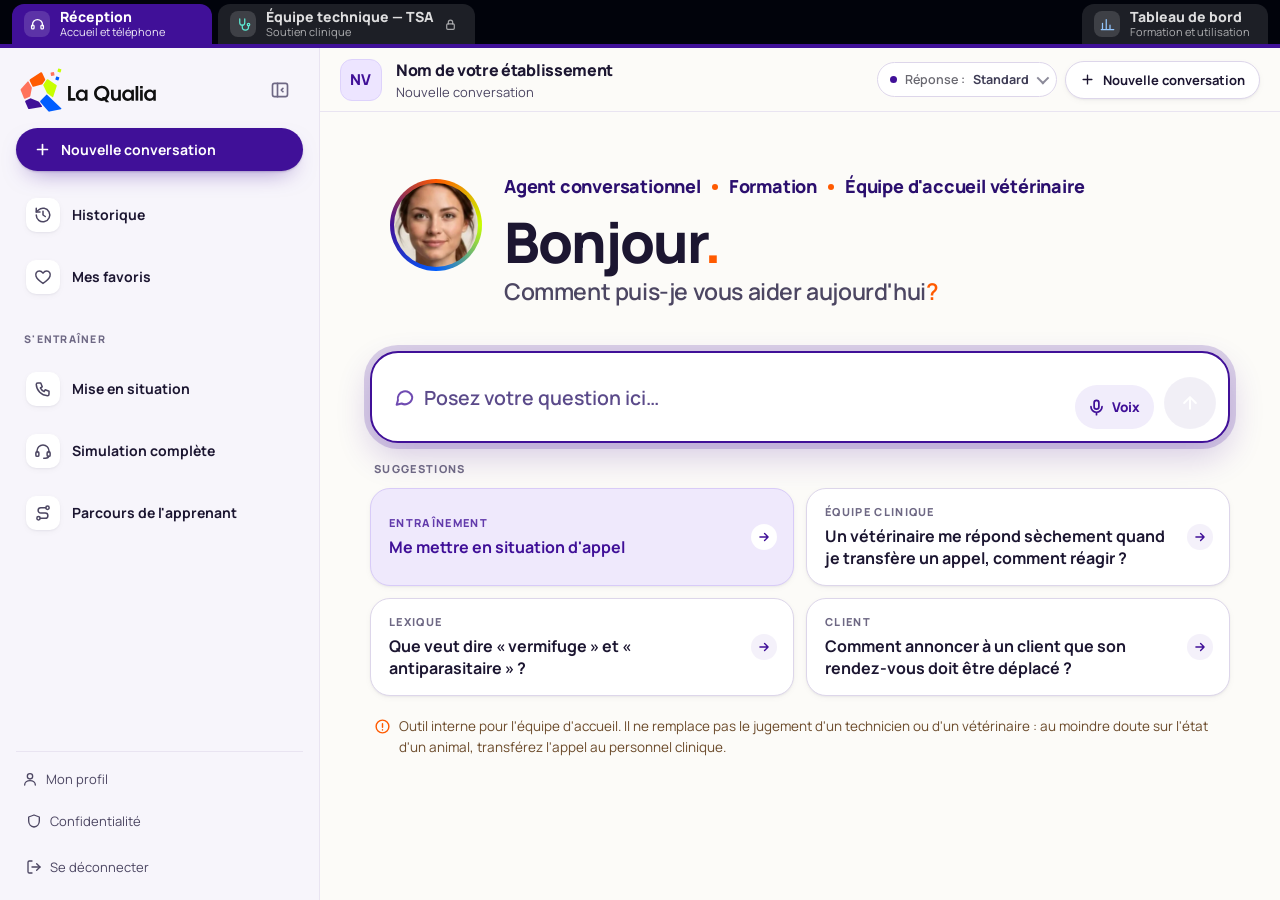
==== commit 6f2d471a: "Application : expérience améliorée (CSS seulement) Accueil plus présent et suggestions en cartes cli" ====
--- a/agent/index.html
+++ b/agent/index.html
@@ -1536,7 +1536,7 @@
   .nutri-open small{display:none}
 }
 </style>
-<link rel="stylesheet" href="app.css?v=20261026-a4">
+<link rel="stylesheet" href="app.css?v=20261026-a5">
 </head>
 <body>
 <div class="app-tabs" role="navigation" aria-label="Applications">
--- a/agent/app.css
+++ b/agent/app.css
@@ -86,3 +86,82 @@
 .model-badge{border-radius:var(--pill)!important;border-color:var(--line-2)!important}
 .model-pop{border-radius:var(--r-md)!important;border-color:var(--line)!important;box-shadow:var(--sh-3)!important}
 .top-av.org{border-radius:14px!important;border-color:var(--line)!important}
+
+/* =====================================================================
+   Amélioration de l'expérience (CSS seulement) — 2026-10-26
+   ===================================================================== */
+
+/* ---------- 1. Accueil de l'agent : plus présent, moins de vide ---------- */
+@media (min-width:861px){
+  .main.is-empty .composer-in,.main.is-empty .col{width:min(860px,100%)}
+  .hello2{gap:22px}
+  .hello2-av{width:92px;height:92px;padding:4px}
+  .hello2-txt h1{font-size:clamp(38px,4.4vw,56px)!important;letter-spacing:-.035em!important;color:var(--ink)}
+  .hello2-sub{font-size:clamp(19px,1.8vw,24px)!important;color:var(--ink-2)!important}
+  .main.is-empty .box{min-height:92px!important;border-radius:28px!important;padding:12px 12px 12px 18px!important}
+  .main.is-empty .box textarea{font-size:19.5px!important}
+  .main.is-empty .send{width:52px;height:52px}
+}
+.main.is-empty .box{border-color:var(--brand)}
+body.tsa .main.is-empty .box{border-color:#0f766e}
+/* Suggestions : vraies cartes cliquables, faciles à viser pendant un appel (les outils TSA ne changent pas) */
+.under{gap:12px!important}
+.under-lab{color:var(--ink-3)!important;letter-spacing:.12em!important}
+.under .cards{gap:12px!important}
+.under .card:not(.tool){position:relative;min-height:84px!important;padding:16px 52px 16px 18px!important;border-radius:20px!important;border:1px solid var(--line-2)!important;background:#fff!important;font-size:16px!important;font-weight:700!important;color:var(--ink)!important;box-shadow:var(--sh-1);gap:6px!important;justify-content:center;transition:border-color .2s,box-shadow .25s var(--ease),transform .25s var(--ease)!important}
+.under .card:not(.tool) .tag{font-size:11px!important;color:var(--ink-3)!important;letter-spacing:.12em}
+.under .card:not(.tool)::after{content:"";position:absolute;right:16px;top:50%;width:26px;height:26px;margin-top:-13px;border-radius:50%;background:var(--mist) url("data:image/svg+xml,%3Csvg xmlns='http://www.w3.org/2000/svg' viewBox='0 0 24 24' fill='none' stroke='%23401098' stroke-width='2.4' stroke-linecap='round' stroke-linejoin='round'%3E%3Cpath d='M5 12h14M13 6l6 6-6 6'/%3E%3C/svg%3E") center/14px no-repeat;transition:transform .25s var(--ease),background-color .2s}
+.under .card:not(.tool):hover{border-color:var(--brand)!important;box-shadow:var(--sh-2)!important;transform:translateY(-2px)!important}
+.under .card:not(.tool):hover::after{transform:translateX(3px);background-color:var(--brand-soft)}
+.under .card.train:not(.tool){background:var(--brand-soft)!important;border-color:#d8cbf8!important;color:var(--brand)!important}
+.under .card.train:not(.tool) .tag{color:var(--brand)!important}
+.under .card.train:not(.tool)::after{background-color:#fff}
+.notice2{font-size:13.5px!important;color:#6b4a2a!important}
+@media (max-width:860px){
+  .under .card:not(.tool){min-height:72px!important;padding:13px 40px 13px 14px!important;font-size:14.5px!important;border-radius:16px!important}
+  .under .card:not(.tool)::after{right:10px;width:22px;height:22px;margin-top:-11px;background-size:12px}
+}
+
+/* ---------- 2. Réponses : la réponse courte (à dire au téléphone) passe devant ---------- */
+.box-live{background:#effbf3!important;border:2px solid #57c483!important;border-radius:22px!important;box-shadow:0 2px 4px rgba(21,128,61,.06),0 16px 34px -18px rgba(21,128,61,.45)!important}
+.box-live .box-head{padding:14px 20px 0!important;font-size:12px!important;color:#0f6b34!important}
+.box-live .box-body{padding:10px 20px 20px!important;font-size:21px!important;line-height:1.5!important;font-weight:600!important;color:#06240f!important;letter-spacing:-.005em}
+.box-live .box-body strong,.box-live .say{color:#052e16!important}
+.bh-act{border-radius:var(--pill)!important;padding:7px 14px!important;font-size:13px!important}
+.box-learn{background:#faf9fc!important;border:1px solid var(--line)!important;border-radius:20px!important;box-shadow:none!important;margin-top:14px!important}
+.box-learn .box-head,.bh-toggle{color:var(--ink-2)!important}
+.bh-toggle:hover{background:var(--mist)!important}
+.bh-meta{color:var(--ink-3)!important}
+.box-learn .box-body{color:var(--ink-2)!important;font-size:15px!important}
+.box-learn .box-body h3{color:var(--ink)!important;border-top-color:var(--line)!important}
+.box-learn .box-body li::marker{color:var(--ink-3)!important}
+.box-learn .say{background:linear-gradient(transparent 60%,#ece7f7 60%)!important;color:var(--ink)!important}
+.more{border-radius:var(--pill)!important;border:1px solid var(--line-2)!important;color:var(--ink)!important;background:#fff!important}
+.more:hover{border-color:var(--brand)!important;color:var(--brand)!important}
+.keep{border:1px solid var(--line)!important;border-radius:14px!important}
+@media (max-width:860px){
+  .box-live .box-body{font-size:18.5px!important;padding:8px 16px 16px!important}
+  .box-live .box-head{padding:12px 16px 0!important}
+}
+
+/* ---------- 3. Barre latérale aérée : sous-titres au survol, sur l'élément actif et sur grand écran ---------- */
+.ni-txt small{display:block;max-height:0;opacity:0;overflow:hidden;transition:max-height .28s var(--ease),opacity .2s}
+.nav-item{padding-block:11px!important}
+.nav-item:hover .ni-txt small,.nav-item:focus-visible .ni-txt small,.nav-item[aria-pressed="true"] .ni-txt small{max-height:2.8em;opacity:1}
+@media (min-width:1440px) and (min-height:860px){
+  .ni-txt small{max-height:2.8em;opacity:1}
+  .nav-item{padding-block:9px!important}
+}
+.side-group{gap:6px!important}
+.side-label{margin-top:6px!important}
+
+/* ---------- 5. Mobile : cibles tactiles d'au moins 44 px ---------- */
+@media (max-width:860px){
+  .nav-item{min-height:52px}
+  .side-out,.side-foot a{min-height:44px;display:flex;align-items:center}
+  .menu-btn,.top-new{min-width:44px;min-height:44px}
+  .bh-act,.more,.st-seg [role=tab],.hist-clear{min-height:44px}
+  .box{min-height:60px}
+  .send{width:48px!important;height:48px!important}
+  .side-close,.side-collapse{width:44px!important;height:44px!important}
+}
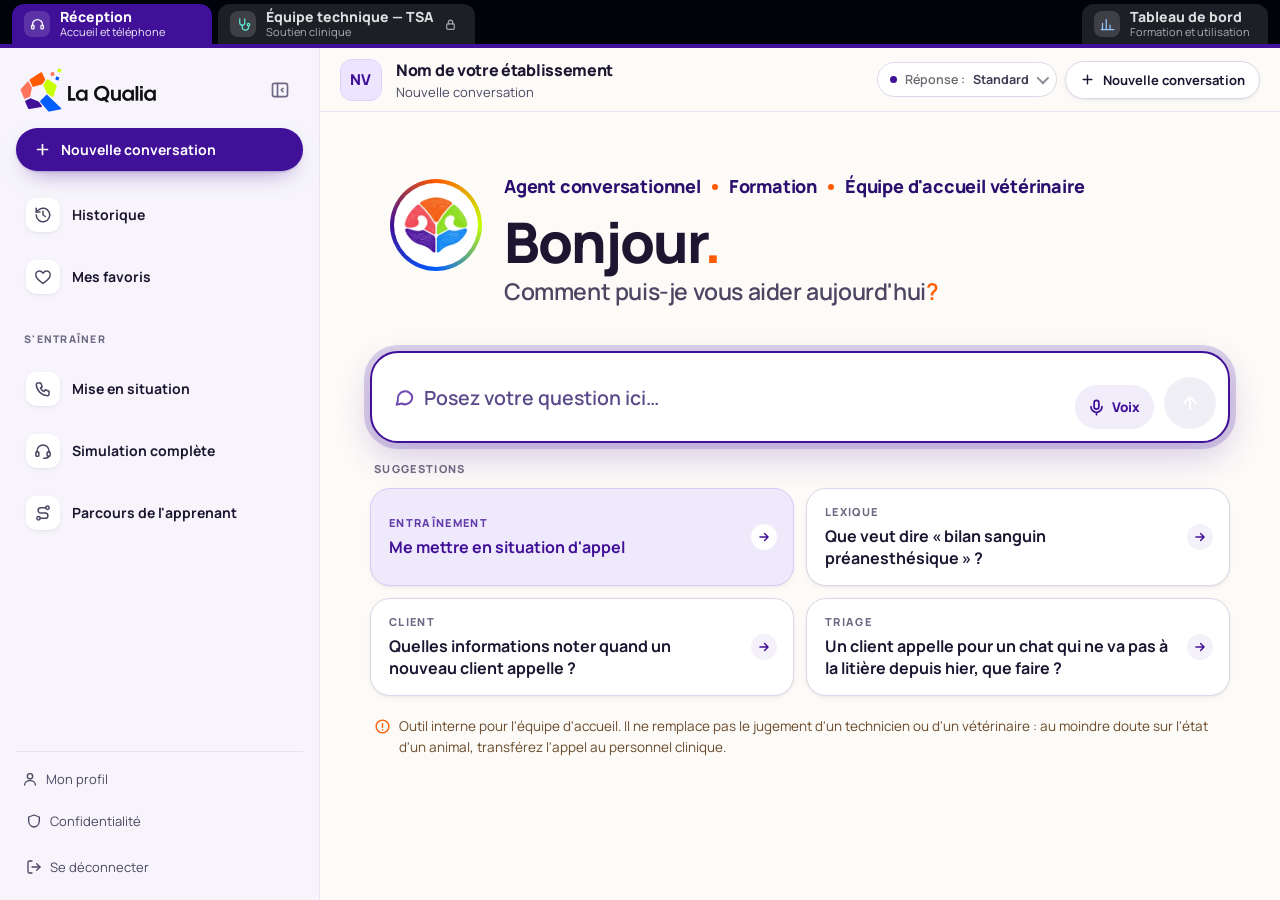
==== commit d8185154: "Synchronisation : 12 types d'appel par défaut Co-Authored-By: Claude Opus 5.5 <noreply@anthropic.com" ====
--- a/agent/index.html
+++ b/agent/index.html
@@ -1834,7 +1834,7 @@
   </div>
   <div class="tip" id="dashTip" role="status" hidden></div>
 </main>
-<script src="app-agent.js?v=202610220820"></script>
+<script src="app-agent.js?v=202610261830"></script>
 <script src="nutrition.js?v=11"></script>
 <script src="journey.js?v=202610181510"></script>
 <script src="dashboard.js?v=20261021a"></script>
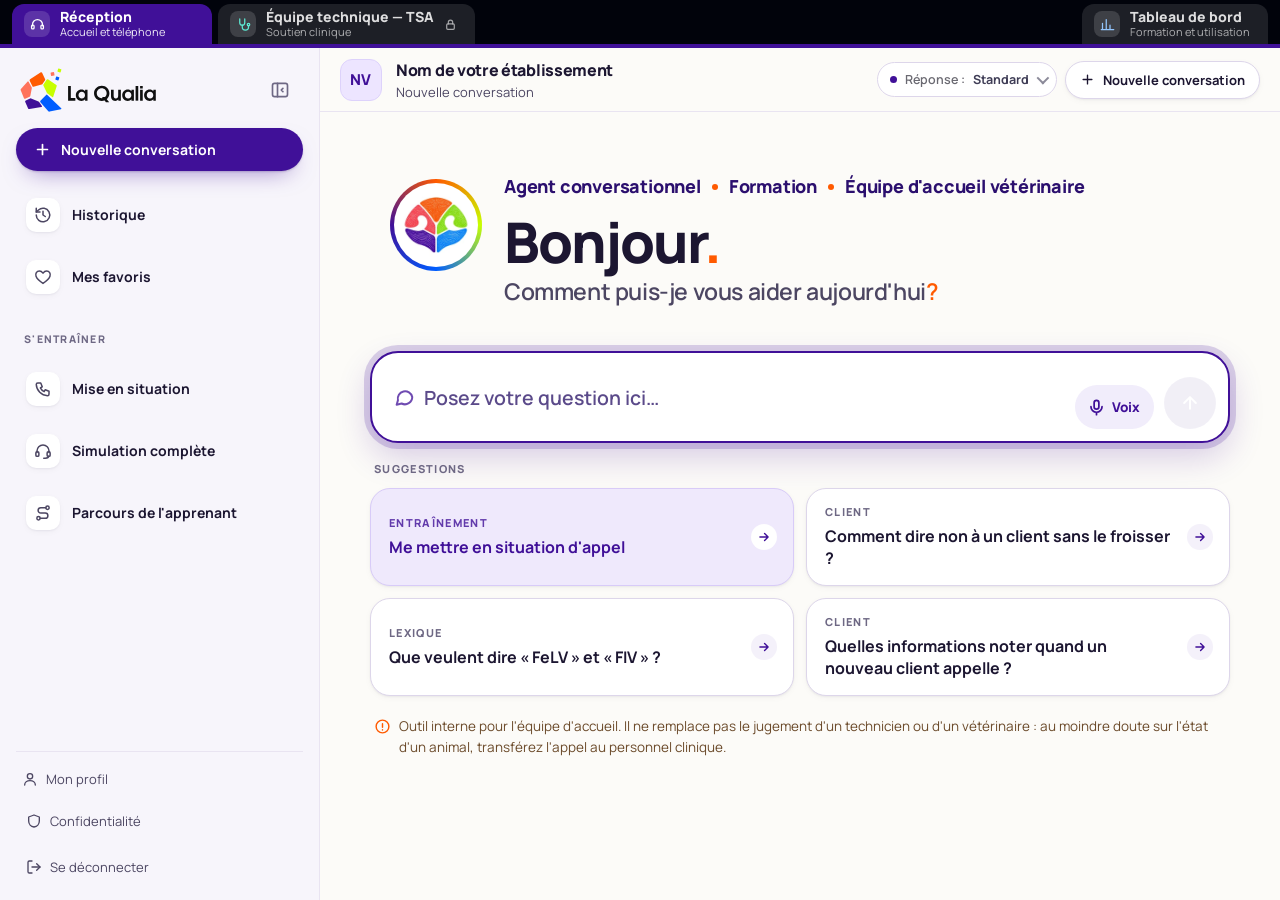
==== commit 30ed3e9d: "Synchronisation : pastille de l'usager connecté Co-Authored-By: Claude Opus 5.5 <noreply@anthropic.c" ====
--- a/agent/index.html
+++ b/agent/index.html
@@ -1536,7 +1536,7 @@
   .nutri-open small{display:none}
 }
 </style>
-<link rel="stylesheet" href="app.css?v=20261026-a5">
+<link rel="stylesheet" href="app.css?v=20261026-u1">
 </head>
 <body>
 <div class="app-tabs" role="navigation" aria-label="Applications">
@@ -1548,6 +1548,7 @@
   <button type="button" role="tab" class="role-tab rt-dash" id="tabDash" aria-selected="false"><span class="rt-ico"><svg viewBox="0 0 24 24" fill="none" stroke="currentColor" stroke-width="2" stroke-linecap="round" stroke-linejoin="round" aria-hidden="true"><path d="M4 20V10M10 20V4M16 20v-7M22 20H2"/></svg></span><span class="rt-txt"><b><span class="rt-long">Tableau de bord</span><span class="rt-short">Tableau</span></b><small>Formation et utilisation</small></span></button>
   </div>
   <a class="tabs-admin" id="adminLink" href="admin.html" hidden title="Configuration de l'agent" aria-label="Admin : configuration de l'agent"><svg viewBox="0 0 24 24" width="16" height="16" fill="none" stroke="currentColor" stroke-width="2" stroke-linecap="round" stroke-linejoin="round" aria-hidden="true"><circle cx="12" cy="12" r="3"/><path d="M19.4 15a1.7 1.7 0 0 0 .3 1.8l.1.1a2 2 0 1 1-2.8 2.8l-.1-.1a1.7 1.7 0 0 0-1.8-.3 1.7 1.7 0 0 0-1 1.5V21a2 2 0 1 1-4 0v-.1a1.7 1.7 0 0 0-1.1-1.5 1.7 1.7 0 0 0-1.8.3l-.1.1a2 2 0 1 1-2.8-2.8l.1-.1a1.7 1.7 0 0 0 .3-1.8 1.7 1.7 0 0 0-1.5-1H3a2 2 0 1 1 0-4h.1a1.7 1.7 0 0 0 1.5-1.1 1.7 1.7 0 0 0-.3-1.8l-.1-.1a2 2 0 1 1 2.8-2.8l.1.1a1.7 1.7 0 0 0 1.8.3H9a1.7 1.7 0 0 0 1-1.5V3a2 2 0 1 1 4 0v.1a1.7 1.7 0 0 0 1 1.5 1.7 1.7 0 0 0 1.8-.3l.1-.1a2 2 0 1 1 2.8 2.8l-.1.1a1.7 1.7 0 0 0-.3 1.8V9a1.7 1.7 0 0 0 1.5 1H21a2 2 0 1 1 0 4h-.1a1.7 1.7 0 0 0-1.5 1z"/></svg><span>Admin</span></a>
+  <a class="uchip" id="userChip" href="compte.html#profil" hidden></a>
 </div>
 <div class="app" id="app">
   <aside class="side" id="side" aria-label="Menu">
@@ -1834,6 +1835,7 @@
   </div>
   <div class="tip" id="dashTip" role="status" hidden></div>
 </main>
+<script src="user-chip.js?v=1" defer></script>
 <script src="app-agent.js?v=202610261830"></script>
 <script src="nutrition.js?v=11"></script>
 <script src="journey.js?v=202610181510"></script>
--- a/agent/app.css
+++ b/agent/app.css
@@ -165,3 +165,13 @@
   .send{width:48px!important;height:48px!important}
   .side-close,.side-collapse{width:44px!important;height:44px!important}
 }
+
+/* ---------- Usager connecté : pastille en haut à droite (barre d'onglets) ---------- */
+.uchip{align-self:center;flex:none;display:inline-flex;align-items:center;gap:9px;margin-left:10px;padding:3px 14px 3px 3px;border-radius:999px;background:rgba(255,255,255,.08);border:1px solid rgba(255,255,255,.16);color:#fff;text-decoration:none;font-weight:800;font-size:13.5px;line-height:1;max-width:230px;transition:background-color .2s,border-color .2s}
+.uchip[hidden]{display:none}
+.uchip:hover{background:rgba(255,255,255,.16);border-color:rgba(255,255,255,.3)}
+.uchip:focus-visible{outline:2px solid #fff;outline-offset:2px}
+.uchip-av{position:relative;flex:none;width:30px;height:30px;border-radius:50%;display:grid;place-items:center;font-size:12px;font-weight:800;letter-spacing:.02em;color:#fff;background:linear-gradient(135deg,#ff5a00,#401098);box-shadow:0 0 0 2px #01030b,0 0 0 3.5px #c7ff00}
+.uchip-av img{width:100%;height:100%;border-radius:50%;object-fit:cover;display:block}
+.uchip-n{white-space:nowrap;overflow:hidden;text-overflow:ellipsis;min-width:0}
+@media (max-width:860px){.uchip{padding:3px;margin-left:6px;gap:0}.uchip-n{display:none}.uchip-av{width:28px;height:28px}}
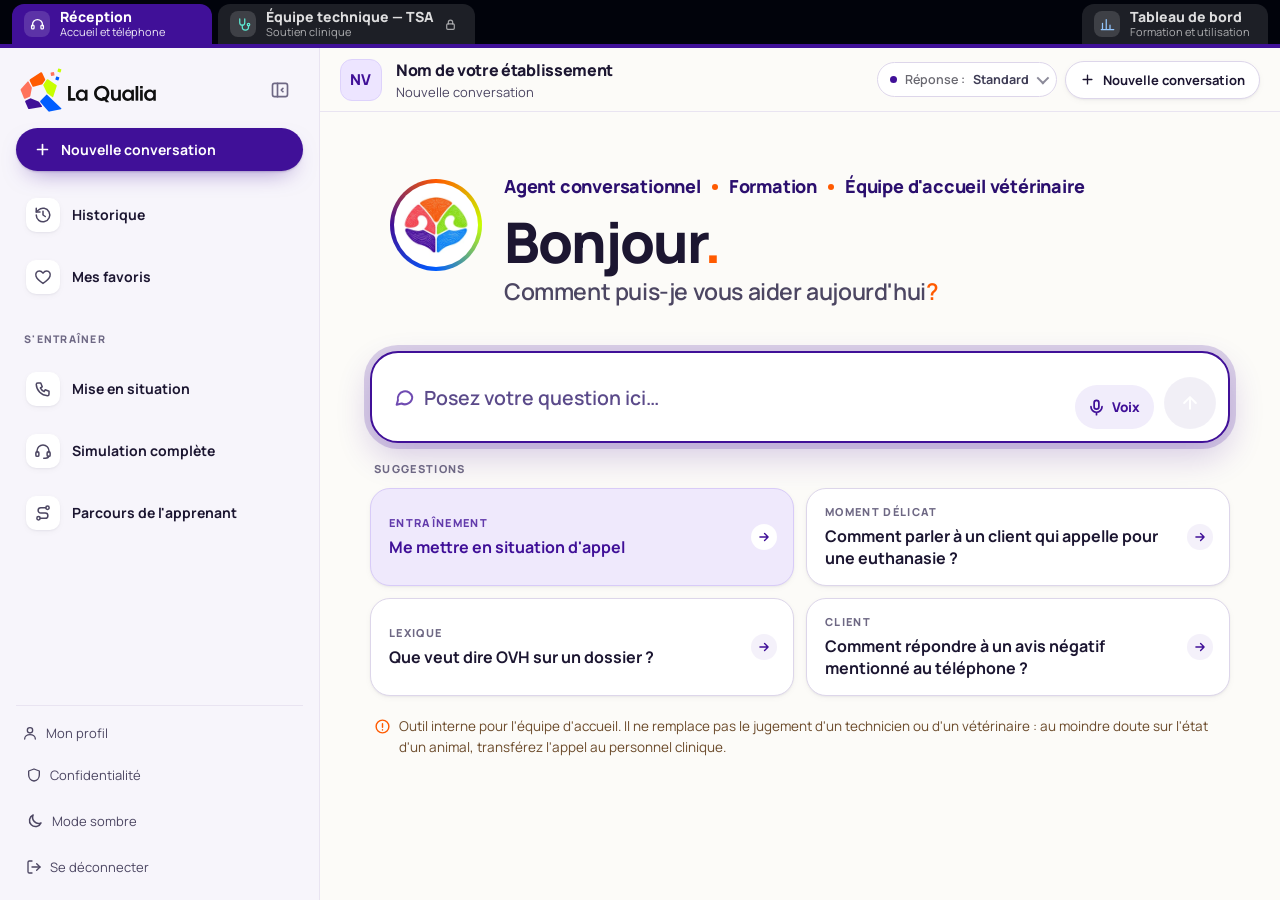
==== commit a4a23658: "Synchronisation : mode sombre de l'application Co-Authored-By: Claude Opus 5.5 <noreply@anthropic.co" ====
--- a/agent/index.html
+++ b/agent/index.html
@@ -5,6 +5,7 @@
 <script>/* Portail par compte : la page reste masquée jusqu'à la vérification de l'accès (laqualia.com) */
 if (/(^|\.)laqualia\.(com|test)$/i.test(location.hostname)) { document.documentElement.classList.add("lq-gate"); setTimeout(function () { document.documentElement.classList.remove("lq-gate"); }, 9000); }</script>
 <style>.lq-gate body{visibility:hidden}</style>
+<script src="theme.js?v=1"></script>
 <meta name="viewport" content="width=device-width,initial-scale=1,viewport-fit=cover,interactive-widget=resizes-content">
 <meta name="robots" content="noindex,nofollow">
 <title>Assistant La Qualia</title>
@@ -1537,6 +1538,7 @@
 }
 </style>
 <link rel="stylesheet" href="app.css?v=20261026-u1">
+<link rel="stylesheet" href="dark.css?v=1">
 </head>
 <body>
 <div class="app-tabs" role="navigation" aria-label="Applications">
@@ -1609,6 +1611,7 @@
     </div>
       <a class="side-out" id="accountLink" href="compte.html#profil" title="Mon profil"><svg viewBox="0 0 24 24" width="16" height="16" fill="none" stroke="currentColor" stroke-width="2" stroke-linecap="round" aria-hidden="true"><circle cx="12" cy="8" r="4"/><path d="M4 21c0-4 3.6-6.5 8-6.5s8 2.5 8 6.5"/></svg><span>Mon profil</span></a>
       <button type="button" class="side-out" id="privLink" title="Confidentialité et bon usage"><svg viewBox="0 0 24 24" width="16" height="16" fill="none" stroke="currentColor" stroke-width="2" stroke-linecap="round" stroke-linejoin="round" aria-hidden="true"><path d="M12 3l8 3v6c0 4.5-3.4 8.3-8 9-4.6-.7-8-4.5-8-9V6z"/></svg><span>Confidentialité</span></button>
+      <button type="button" class="side-out" id="themeToggle" aria-pressed="false" title="Passer au mode sombre"><svg class="tt-moon" viewBox="0 0 24 24" width="18" height="18" fill="none" stroke="currentColor" stroke-width="2" stroke-linecap="round" stroke-linejoin="round" aria-hidden="true"><path d="M20 14.5A8 8 0 0 1 9.5 4a8 8 0 1 0 10.5 10.5z"/></svg><svg class="tt-sun" viewBox="0 0 24 24" width="18" height="18" fill="none" stroke="currentColor" stroke-width="2" stroke-linecap="round" stroke-linejoin="round" aria-hidden="true"><circle cx="12" cy="12" r="4"/><path d="M12 2v2M12 20v2M4.9 4.9l1.4 1.4M17.7 17.7l1.4 1.4M2 12h2M20 12h2M4.9 19.1l1.4-1.4M17.7 6.3l1.4-1.4"/></svg><span class="tt-l">Mode sombre</span></button>
       <button type="button" class="side-out" id="logout" title="Se déconnecter"><svg viewBox="0 0 24 24" width="16" height="16" fill="none" stroke="currentColor" stroke-width="2" stroke-linecap="round" stroke-linejoin="round" aria-hidden="true"><path d="M9 21H5a2 2 0 0 1-2-2V5a2 2 0 0 1 2-2h4"/><path d="M16 17l5-5-5-5"/><path d="M21 12H9"/></svg><span>Se déconnecter</span></button>
     </div>
   </aside>
--- a/agent/dark.css
+++ b/agent/dark.css
@@ -0,0 +1,560 @@
+/* =====================================================================
+   La Qualia — mode sombre de l'application (bouton en bas du menu).
+   Activé par la classe .dark sur <html> (theme.js). Présentation seulement.
+   ===================================================================== */
+/* Bouton : lune en mode clair, soleil en mode sombre */
+#themeToggle .tt-sun{display:none}
+html.dark #themeToggle .tt-sun{display:block}
+html.dark #themeToggle .tt-moon{display:none}
+#themeToggle svg{flex:none}
+body.side-mini #themeToggle{width:40px;height:40px;justify-content:center;padding:0;border-radius:12px}
+body.side-mini #themeToggle span{display:none}
+html.theme-switching,html.theme-switching *{transition:background-color .3s ease,color .2s ease,border-color .3s ease!important}
+@media (prefers-reduced-motion:reduce){html.theme-switching,html.theme-switching *{transition:none!important}}
+
+/* Base */
+html.dark{color-scheme:dark;background:var(--bg)}
+html.dark body{background:var(--bg)!important}
+html.dark ::selection{background:#4b3a85;color:#fff}
+html.dark{scrollbar-color:#55506a transparent}
+html.dark ::-webkit-scrollbar-thumb{background:#55506a;border-color:var(--bg)}
+html.dark :focus-visible{outline-color:#a98bff}
+/* Flèche des suggestions : trait clair sur fond sombre */
+html.dark .under .card:not(.tool)::after{background:rgba(255,255,255,.07) url("data:image/svg+xml,%3Csvg xmlns='http://www.w3.org/2000/svg' viewBox='0 0 24 24' fill='none' stroke='%23c9b8ff' stroke-width='2.4' stroke-linecap='round' stroke-linejoin='round'%3E%3Cpath d='M5 12h14M13 6l6 6-6 6'/%3E%3C/svg%3E") center/14px no-repeat!important}
+html.dark .under .card:not(.tool):hover::after{background-color:rgba(201,184,255,.16)!important}
+/* Généré à partir des styles de l'application (gen.js) */
+html.dark{--paper:#2b2a32;--ink:#e3e3e3;--muted:#c4c5cd}
+html.dark .header{background:rgba(43,42,50,0.97);border-bottom:1px solid #585763}
+html.dark .button{box-shadow:0 3px 0 rgba(0,0,0,0.18)}
+html.dark .button:hover{box-shadow:0 7px 18px rgba(0,0,0,0.24)}
+html.dark .bubble{background:#2c2c33}
+html.dark dialog{color:#e2e2e2;box-shadow:0 25px 80px rgba(0,0,0,0.48)}
+@media (max-width:900px){html.dark nav{box-shadow:0 12px 18px rgba(0,0,0,0.12);border-bottom:1px solid #5c5b67}}
+html.dark .cta .eyebrow,html.dark .cta>div>p:not(.eyebrow){color:#fbd6c5}
+html.dark .bar{background:#313035}
+html.dark .opts li{border:1px solid #59585e;color:#c2c3ce}
+html.dark .opts li .ra{border:2px solid #63606e}
+html.dark .opts li.on{background:#2d2b30;color:#d9d9e7}
+html.dark .tabs{border-bottom:1px solid #555561;color:#b2b2bd}
+html.dark .tabs .on{color:#d9d9e7}
+html.dark .tabs b{background:#2c2e35}
+html.dark .header{border-bottom:1px solid rgba(79,78,90,0.078)}
+@media (max-width:900px){html.dark .header nav{border-bottom:1px solid rgba(79,78,90,0.122);box-shadow:0 18px 30px rgba(0,0,0,0.544)}}
+html.dark{--app-line:#5a5965;--app-soft:#313038;--app-warn-soft:#312b27}
+html.dark body{background:var(--paper,#2b2a32);color:var(--ink,#e3e3e3)}
+html.dark .side-new{box-shadow:0 3px 0 rgba(0,0,0,0.36)}
+html.dark .side-train{border:1.5px solid #635c73;background:#2f2d34;color:color-mix(in oklab, var(--purple,#401098) 40%, white)}
+html.dark .side-foot{border-top:1px solid rgba(79,78,90,0.122)}
+html.dark .status i{background:#4a4c56}
+html.dark .topbar{background:color-mix(in srgb,var(--paper,#2b2a32) 92%,transparent)}
+html.dark .menu-btn{background:#393840;box-shadow:0 1px 3px rgba(0,0,0,0.18)}
+html.dark .top-av img{border:2px solid var(--paper,#52525e)}
+html.dark .top-av.org{background:#393840;color:color-mix(in oklab, var(--purple,#401098) 40%, white)}
+html.dark .top-av .online{border:2px solid var(--paper,#52525e)}
+html.dark .top-title span{color:var(--muted,#c4c5cd)}
+html.dark .top-new{background:#393840}
+html.dark .welcome .lead{color:var(--muted,#c4c5cd)}
+html.dark .card{background:#393840;color:var(--ink,#e3e3e3)}
+html.dark .card:hover{box-shadow:0 10px 22px rgba(0,0,0,0.108)}
+html.dark .card .tag{color:var(--muted,#c4c5cd)}
+html.dark .card.train{background:#2f2d34;border:1.5px solid #635c73;color:color-mix(in oklab, var(--purple,#401098) 40%, white)}
+html.dark .card.train .tag{color:color-mix(in oklab, var(--purple,#401098) 40%, white)}
+html.dark .hero-av figcaption{background:#393840;box-shadow:0 10px 24px rgba(0,0,0,0.216)}
+html.dark .hero-av figcaption span{color:var(--muted,#c4c5cd)}
+html.dark .box-live{background:#272e29;border:1.5px solid #4a6c55}
+html.dark .box-learn{background:#2f2d34;border:1.5px solid #635c73}
+html.dark .box-scene .box-body p:last-child strong{color:color-mix(in oklab, var(--purple,#401098) 40%, white)}
+html.dark .box-live .box-head{color:#7cd691}
+html.dark .box-learn .box-head{color:color-mix(in oklab, var(--purple,#401098) 40%, white)}
+html.dark .box-live .box-body{color:#bfe3c8}
+html.dark .box-live .box-body strong{color:#9fddb0}
+html.dark .schema{background:#393840;border:1.5px dashed #675f7c}
+html.dark .schema figcaption{color:color-mix(in oklab, var(--purple,#401098) 40%, white)}
+html.dark .schema pre{color:var(--ink,#e3e3e3)}
+html.dark .model-opt[aria-checked="true"]{background:#393840}
+html.dark .model-badge{background:#393840;color:color-mix(in oklab, var(--purple,#401098) 40%, white)}
+html.dark .quiz{background:#393840;border:1.5px solid #635c73}
+html.dark .quiz-wait{color:var(--muted,#c4c5cd)}
+html.dark .qz-head b{color:color-mix(in oklab, var(--purple,#401098) 40%, white)}
+html.dark .qz-head span{color:var(--muted,#c4c5cd)}
+html.dark .qz-item{border-top:1px solid #58555e}
+html.dark .qz-tag{color:color-mix(in oklab, var(--purple,#401098) 40%, white);background:#2f2d34}
+html.dark .qz-opt{border:1.5px solid #5c5965;background:#292830;color:var(--ink,#e3e3e3)}
+html.dark .qz-opt i{background:#393840;border:1.5px solid #635c73;color:color-mix(in oklab, var(--purple,#401098) 40%, white)}
+html.dark .qz-opt.good{background:#272e29;color:#9fddb0}
+html.dark .qz-opt.good i{color:#7cd691}
+html.dark .qz-opt.bad{background:#312b27;color:#ffb69f}
+html.dark .qz-fb{background:#2f2d34}
+html.dark .is-good .qz-fb{background:#272e29}
+html.dark .is-good .qz-fb b{color:#7cd691}
+html.dark .is-bad .qz-fb{background:#312b27}
+html.dark .is-bad .qz-fb b{color:#fda082}
+html.dark .qz-foot{border-top:1px solid #58555e}
+html.dark .qz-score b{color:color-mix(in oklab, var(--purple,#401098) 40%, white)}
+html.dark .qz-score span{color:var(--muted,#c4c5cd)}
+html.dark .qz-new{border:1.5px solid #635c73;background:#2f2d34;color:color-mix(in oklab, var(--purple,#401098) 40%, white)}
+html.dark .thinking-line{color:var(--muted,#c4c5cd)}
+html.dark .stopped{color:var(--muted,#c4c5cd)}
+html.dark body.learn{--paper:#2f2d32;background:#2f2d32}
+html.dark body.learn .topbar{background:rgba(47,45,50,0.922);border-bottom-color:#605b6e}
+html.dark body.learn .composer{background:linear-gradient(to top,#2f2d32 70%,transparent)}
+html.dark .side-learn{border:1.5px dashed rgba(79,78,90,0.333)}
+html.dark body.learn .side-learn{background:#393840;color:#d8d9fd;border:1.5px solid #4f4e5a}
+html.dark .learn-banner{background:#383441;border-bottom:1px solid #665e78;color:#d3d2fe}
+html.dark .lb-tag{background:#393840}
+html.dark .sim-lead{color:var(--muted,#c4c5cd)}
+html.dark .sim-mute,html.dark .ring-mute{border:1.5px solid #665e78;background:#393840;color:#d3d2fe}
+html.dark .sim-types li{color:#d3d2fe;background:#393840;border:1px solid #605b6e}
+html.dark .c-av{background:#33323a;color:#b4bccb}
+html.dark .c-bub{background:#393840;border:1px solid #5a5965;box-shadow:0 4px 12px rgba(0,0,0,0.072)}
+html.dark .sim-note{color:#d3d2fe;background:#383441}
+html.dark .ring-card{background:#393840;box-shadow:0 30px 60px rgba(0,0,0,0.54)}
+html.dark .ring-sim{color:#ccc9fd;background:#383441}
+html.dark .ring-card p{color:var(--muted,#c4c5cd)}
+html.dark .sim-level-lab{color:#d3d2fe}
+html.dark .level-seg button{border:1.5px solid #605b6e;background:#393840;color:var(--ink,#e3e3e3)}
+html.dark .level-seg button span{color:var(--muted,#c4c5cd)}
+html.dark .level-seg button[aria-checked="true"]{box-shadow:0 6px 16px rgba(0,0,0,0.36)}
+html.dark .sim-choices-lab{color:#d3d2fe}
+html.dark .sim-choice{border:1.5px solid #605b6e;background:#292830;color:var(--ink,#e3e3e3)}
+html.dark .sim-choice i{border:1.5px solid #665e78;color:#ccc9fd;background:#393840}
+html.dark .sim-choice.picked{background:#33303b}
+html.dark .theme-chips button{border:1.5px solid #605b6e;background:#393840;color:#d3d2fe}
+html.dark .theme-hint{color:var(--muted,#c4c5cd)}
+html.dark .side-user{border:1px solid rgba(79,78,90,0.122)}
+html.dark .side :focus-visible{outline:2px solid #4f4e5a}
+html.dark .side-new{box-shadow:0 2px 0 rgba(0,0,0,0.45),0 8px 20px rgba(0,0,0,0.63)}
+html.dark .nav-item[aria-pressed="true"]{background:#393840;color:#d8d9fd}
+html.dark .nav-item[aria-pressed="true"] .ni-ico{background:#33303b;color:#ccc9fd}
+html.dark .nav-item[aria-pressed="true"] .ni-txt small{color:#c4c5cd}
+html.dark .side-sim{border:1px solid rgba(79,78,90,0.122)}
+html.dark .msg.a .who time{color:#b1b2ba}
+html.dark .bh-hint{color:#88d39e}
+html.dark .bh-act{border:1.5px solid #4a6c55;background:#393840;color:#9fddb0}
+html.dark .box-live .box-body{color:#bfe3c8}
+html.dark .say{background:linear-gradient(transparent 58%,#203b2a 58%);color:#bae6c6}
+html.dark .box-learn{background:#2b2b32;border:1.5px solid #605b6e}
+html.dark .bh-toggle{color:color-mix(in oklab, var(--purple,#401098) 40%, white)}
+html.dark .bh-toggle:hover{background:#312f37}
+html.dark .bh-meta{color:#c0b4fa}
+html.dark .more{border:1.5px solid #605b6e;background:#393840;color:color-mix(in oklab, var(--purple,#401098) 40%, white)}
+html.dark .more:hover{background:#292830}
+html.dark .box-learn .box-body{color:#dad7ff}
+html.dark .box-learn .box-body h3{color:#d3d2fe;border-top:1px solid #5c5766}
+html.dark .box-learn .box-body li::marker{color:#bbadfb}
+html.dark .box-learn .say{background:linear-gradient(transparent 60%,#3c3747 60%);color:#dad7ff}
+html.dark .keep{background:#393840;border:1.5px solid #605b6e}
+html.dark .note{color:#bebad6}
+html.dark .box-learn .schema{background:#393840}
+html.dark .hello2-sub{color:#c8c9d1}
+html.dark .under-lab{color:#b7b8bf}
+html.dark .notice2{color:#deba97}
+html.dark .box{border:1.5px solid #5c5b68;box-shadow:0 1px 2px rgba(0,0,0,0.072),0 8px 24px rgba(0,0,0,0.108)}
+html.dark .box:hover{border-color:#666370}
+html.dark .box:focus-within{box-shadow:0 0 0 4px rgba(0,0,0,0.216),0 8px 24px rgba(0,0,0,0.216)}
+html.dark .send:not(:disabled){box-shadow:0 4px 12px rgba(0,0,0,0.54)}
+html.dark .send:disabled{background:#3d3b44}
+html.dark .keys{color:#b1b2ba}
+html.dark .keys kbd{color:#c1c3cb;background:#393840;border:1px solid #5c5b68}
+html.dark .topbar{background:color-mix(in srgb,var(--paper,#2b2a32) 88%,transparent)}
+html.dark .top-title .tt-mode{color:#cccae9;background:#302f37}
+html.dark .top-title .tt-sub{color:var(--muted,#c4c5cd)}
+html.dark .model-badge{background:#393840;color:#cccae9}
+html.dark .model-pop{background:#393840;border:1px solid #5a5965;box-shadow:0 16px 40px rgba(0,0,0,0.252)}
+html.dark .mp-lab{color:#b1b2ba}
+html.dark .mp-opt{color:var(--ink,#e3e3e3)}
+html.dark .mp-opt:hover,html.dark .mp-opt:focus-visible{background:#2d2c34}
+html.dark .mp-opt small{color:var(--muted,#c4c5cd)}
+html.dark .mp-opt .mp-ck{border:1.5px solid #63616c}
+html.dark .mp-opt[aria-checked="true"] .mp-ck{box-shadow:inset 0 0 0 3px #393840}
+html.dark .sim-hint{color:#c8bafd}
+html.dark .sim-setup{background:#393840;border:1px solid #5d5866;box-shadow:0 10px 30px rgba(0,0,0,0.108)}
+html.dark .ss-lab{color:#dad7ff}
+html.dark .ss-n{background:#33303b;color:#ccc9fd}
+html.dark .ss-go{border-top:1px solid #58555e}
+html.dark .sim-mute{color:#dad7ff}
+html.dark .sw{background:#403d47}
+html.dark .sw::after{background:#393840;box-shadow:0 1px 3px rgba(0,0,0,0.45)}
+html.dark .sim-choice{background:#393840}
+html.dark .fb-alert{background:#302a2a;border:1.5px solid #6f5659;color:#fcadb4}
+html.dark .fb-alert strong{color:#fcadb4}
+html.dark .box-learn .box-body h3.fb-good{color:#7cd691}
+html.dark .box-learn .box-body h3.fb-improve{color:#fda082}
+html.dark .box-learn .box-body h3.fb-model{color:#ccc9fd}
+html.dark .sim-end-actions .ghost{border:1.5px solid #665e78;background:#393840;color:#d3d2fe}
+html.dark .app-title{color:#d3d2fe}
+html.dark .av img{border:2px solid var(--paper,#52525e)}
+html.dark .who{color:var(--muted,#c4c5cd)}
+html.dark .srcs{color:var(--muted,#c4c5cd)}
+html.dark .act{color:var(--muted,#c4c5cd)}
+html.dark .act:hover{color:var(--ink,#e3e3e3)}
+html.dark .chip{border:1px solid #5b5b67;background:#393840;color:var(--ink,#e3e3e3)}
+html.dark .chip.train{background:#2f2d34;border:1.5px solid #635c73;color:color-mix(in oklab, var(--purple,#401098) 40%, white)}
+html.dark .composer{background:linear-gradient(to top,var(--paper,#2b2a32) 70%,transparent)}
+html.dark .box{background:#393840;border:1px solid #5a5966;box-shadow:0 2px 8px rgba(0,0,0,0.18)}
+html.dark .box:focus-within{box-shadow:0 4px 18px rgba(0,0,0,0.324)}
+html.dark .box textarea{color:var(--ink,#e3e3e3)}
+html.dark .box textarea::placeholder{color:#b2b6bd}
+html.dark .fine{color:var(--muted,#c4c5cd)}
+html.dark .sheet{background:#393840;box-shadow:0 30px 60px rgba(0,0,0,0.45)}
+html.dark .sheet p{color:var(--muted,#c4c5cd)}
+html.dark .sheet input{border:1px solid #5a5966}
+@media (max-width:860px){html.dark .app.open .side{box-shadow:20px 0 40px rgba(0,0,0,0.45)}}
+html.dark .mic{background:#33303b;color:#ccc9fd}
+html.dark .mic:hover{background:#40394e}
+html.dark .mic[data-state="speaking"]{background:#2a2f2c;color:#7cd691}
+html.dark body.voice-call .sim-hint{color:#d3d2fe}
+html.dark body.voice-call .sim-hint.on{color:#fba79c}
+html.dark .voice-pick label{color:#dad7ff}
+html.dark .vp-row select{border:1.5px solid #605b6e;color:var(--ink,#e3e3e3);background:#393840}
+html.dark .vp-test{background:#393840;color:#ccc9fd}
+html.dark .vp-test:hover{background:#2e2c33}
+html.dark .vp-tip{color:#f0ba7d;background:#2d2a23;border:1px solid #64573d}
+html.dark .mic[data-state="busy"]{background:#33303b;color:#ccc9fd}
+html.dark .ask-lab b{color:#dad7ff}
+html.dark .ask-lab small{color:#c0c1ca}
+html.dark .box-ico{color:#ccc9fd}
+html.dark .main.is-empty .box{background:#393840;box-shadow:0 0 0 5px rgba(0,0,0,0.18),0 14px 34px rgba(0,0,0,0.288)}
+html.dark .main.is-empty .box:focus-within{box-shadow:0 0 0 6px rgba(0,0,0,0.324),0 14px 34px rgba(0,0,0,0.36)}
+html.dark .main.is-empty .box textarea::placeholder{color:#c8bafd}
+html.dark body:not(.learn) .main:not(.is-empty) .box{border-color:#6c6581}
+html.dark .st-seg button[aria-selected="true"]{background:#393840;color:#d8d9fd;box-shadow:0 1px 3px rgba(0,0,0,0.45)}
+html.dark .hist-empty{border:1px dashed rgba(79,78,90,0.18)}
+html.dark .hist-foot{border-top:1px solid rgba(79,78,90,0.078)}
+@media (min-width:861px){html.dark body.side-mini .nav-item[aria-pressed="true"] .ni-ico{background:#393840;color:#ccc9fd}}
+html.dark .notice2{color:#e6bf9c}
+html.dark{--role-soft:#33303b;--role-ink:#d3d2fe}
+html.dark body.tsa{--role-soft:#293230;--role-ink:#a1dad4}
+html.dark .role-sw{border:1px solid rgba(79,78,90,0.102)}
+html.dark .role-tab[aria-selected="true"]{background:#393840;color:#d8d9fd;box-shadow:0 2px 8px rgba(0,0,0,0.45)}
+html.dark body.tsa .top-title .tt-mode{background:#2c5651}
+html.dark body.tsa.learn .top-title .tt-mode{background:#2c5651}
+html.dark body.tsa .main::before{background:#2c5651}
+html.dark body.tsa .app-title{color:#a1dad4}
+html.dark body.tsa .ask-ico{background:#2c5651}
+html.dark body.tsa .main.is-empty .box{border-color:#6b9a94}
+html.dark body.tsa .box:focus-within{border-color:#6b9a94}
+html.dark body.tsa .box-ico,html.dark body.tsa .main.is-empty .box textarea::placeholder{color:#7bd2c8}
+html.dark body.tsa .send:not(:disabled){background:#2c5651}
+html.dark body.tsa .side-new{background:#2c5651;box-shadow:0 2px 0 rgba(0,0,0,0.45),0 8px 20px rgb(15 118 110/.35)}
+html.dark body.tsa .qbub{background:#2c5651}
+html.dark body.tsa .card.train{background:#282f2e;border-color:#486761}
+html.dark body.tsa .card.train .tag,html.dark body.tsa .card .tag{color:#7bd2c8}
+html.dark .lb-role{background:#393840;color:#ccc9fd}
+html.dark body.tsa .lb-role{color:#7bd2c8}
+html.dark body.tsa .learn-banner{background:#2a3533;border-color:#486761}
+html.dark .card.tool .tl-ico{background:#293230;color:#7bd2c8}
+html.dark .card.tool b{color:#afdfd9}
+html.dark .card.tool small{color:#c4c5cd}
+html.dark .card.tool:hover{border-color:#6b9a94}
+html.dark .carry-h b{color:color-mix(in oklab, var(--role-ink) 40%, white)}
+html.dark .carry-h span{color:#cccae9}
+html.dark .carry-sum{background:#393840;color:#d5d5e1}
+html.dark .carry-no{background:#393840;color:color-mix(in oklab, var(--role-ink) 40%, white)}
+html.dark .box-tsa{border:1.5px solid #4b6c66;background:#393840}
+html.dark .box-tsa .box-head{background:#282f2e;color:#afdfd9}
+html.dark .box-tsa .bh-note{color:#7bd2c8}
+html.dark .box-tsa h3{color:#afdfd9;border-top:1px solid #565562}
+html.dark .box-tsa h3.h-check{color:#fead95}
+html.dark .box-tsa h3.h-src{color:#bed0e8}
+html.dark .st-ok{color:#90dba3;background:#252c28}
+html.dark .st-gen{color:#bed0e8;background:#2b2b33}
+html.dark .st-check{color:#fead95;background:#2f2a24}
+html.dark .st-vet{color:#fcadb4;background:#302a2a}
+html.dark .box-tsa li.task::before{color:#7bd2c8}
+html.dark .tsa-ico{background:#2c5651}
+html.dark #tsabox .go{background:#2c5651}
+html.dark #tsabox .ghost{color:#c4c5cd}
+html.dark body.tsa .msg.q .qbub,html.dark body.tsa .qbub{background:#2c5651}
+html.dark body.tsa .chip.train{background:#282f2e;color:#afdfd9;border-color:#486761}
+html.dark body.tsa .app-tabs{border-bottom-color:#6b9a94}
+html.dark .app-tabs .rt-tsa[aria-selected="true"]{background:#2c5651}
+html.dark .app-tabs .role-tab:focus-visible{outline:2px solid #4f4e5a}
+html.dark .dict{background:#2f2d33;color:color-mix(in oklab, var(--role,#401098) 40%, white)}
+html.dark .dict:hover{background:#393542}
+html.dark body.tsa .dict{background:#282f2e}
+html.dark body.tsa .dict:hover{background:#293734}
+html.dark .tabs-admin{border:1px solid rgba(79,78,90,0.18)}
+html.dark body.tsa.learn .topbar{background:rgba(42,42,50,0.922);border-bottom-color:#486761}
+html.dark body.tsa .learn-banner{background:#2a3533;border-bottom-color:#486761;color:#a1dad4}
+html.dark body.tsa .lb-tag{border-color:#6b9a94;color:#a1dad4}
+html.dark body.tsa .lb-exit{border-color:#6b9a94;background:#2c5651}
+html.dark body.tsa .sim-mute,html.dark body.tsa .ring-mute{border-color:#486761;color:#a1dad4}
+html.dark body.tsa .sim-note{color:#a1dad4;background:#2a3533}
+html.dark body.tsa .ring-sim{color:#7bd2c8;background:#2a3533}
+html.dark body.tsa .sim-level-lab,html.dark body.tsa .sim-choices-lab{color:#a1dad4}
+html.dark body.tsa .level-seg button{border-color:#4e625e}
+html.dark body.tsa .level-seg button:hover{border-color:#6b9a94}
+html.dark body.tsa .level-seg button[aria-checked="true"]{border-color:#6b9a94;background:#2c5651}
+html.dark body.tsa .sim-choice{border-color:#4e625e;background:#292830}
+html.dark body.tsa .sim-choice i{border-color:#486761;color:#7bd2c8}
+html.dark body.tsa .sim-choice:not(:disabled):hover{border-color:#6b9a94}
+html.dark body.tsa .sim-choice.picked{border-color:#6b9a94;background:#293230}
+html.dark body.tsa .theme-chips button{border-color:#4e625e;color:#a1dad4}
+html.dark body.tsa .theme-chips button:hover{border-color:#6b9a94}
+html.dark body.tsa .theme-chips button[aria-pressed="true"]{background:#2c5651;border-color:#6b9a94}
+html.dark body.tsa .sim-setup{border-color:#4d5d5a;box-shadow:0 10px 30px rgba(0,0,0,0.126)}
+html.dark body.tsa .ss-n{background:#293230;color:#7bd2c8}
+html.dark body.tsa .ss-go{border-top-color:#4f5856}
+html.dark body.tsa .sim-hint{color:#8fcfc9}
+html.dark body.tsa.voice-call .sim-hint{color:#a1dad4}
+html.dark body.tsa .sim-end-actions .ghost{border-color:#486761;color:#a1dad4}
+html.dark body.tsa .mic{background:#293230;color:#7bd2c8}
+html.dark body.tsa .mic[data-state="busy"]{background:#293230;color:#7bd2c8}
+html.dark body.tsa .vp-row select{border-color:#4e625e}
+html.dark body.tsa .vp-row select:focus{border-color:#6b9a94}
+html.dark body.tsa .vp-test{border-color:#6b9a94;color:#7bd2c8}
+html.dark body.tsa .vp-test:hover{background:#2a2a32}
+html.dark body.tsa .top-title .tt-mode,html.dark body.tsa.learn .top-title .tt-mode{background:#2c5651}
+html.dark body.tsa .box-learn{background:#292931;border-color:#4e625e}
+html.dark body.tsa .box-learn .box-head{color:#7bd2c8}
+html.dark body.tsa .box-learn .box-body h3{color:#a1dad4;border-top-color:#4e5c59}
+html.dark body.tsa .box-learn .box-body h3.fb-model{color:#7bd2c8}
+html.dark body.tsa .qz-head b,html.dark body.tsa .qz-score b{color:#7bd2c8}
+html.dark body.tsa .qz-tag{color:#7bd2c8;background:#293230}
+html.dark body.tsa .qz-opt i{border-color:#486761}
+html.dark body.tsa .qz-opt:not(:disabled):hover{border-color:#6b9a94}
+html.dark body.tsa .qz-fb{background:#2a2a32}
+html.dark body.tsa .qz-next{background:#2c5651}
+html.dark body.tsa .qz-new{border-color:#486761;background:#2a2a32;color:#7bd2c8}
+html.dark body.tsa .input-seg button[aria-checked="true"]{background:#2c5651;border-color:#6b9a94}
+html.dark body.tsa.learn{--paper:#2b2a32;background:#2b2a32}
+html.dark body.tsa.learn .composer{background:linear-gradient(to top,#2b2a32 70%,transparent)}
+html.dark body.tsa .nav-item[aria-pressed="true"] .ni-ico,html.dark body.tsa.side-mini .nav-item[aria-pressed="true"] .ni-ico{background:#293230;color:#7bd2c8}
+html.dark body.tsa .nav-item[aria-pressed="true"]{color:#afdfd9}
+html.dark .org-logo{background:#393840;border:1px solid var(--app-line,#5a5965)}
+html.dark .dash{background:#2b2a32;--ink:#e3e3e3;--ink2:#c9c7c4;--muted:#bfbeba;--card:#393840;--line:#5a5965}
+html.dark .admin-only{color:#d9bcfc;background:#302d33;border:1.5px solid #675d73}
+html.dark .demo-pill{background:#2f2b23;color:#f9b176;border:1.5px solid #775e31}
+html.dark .seg{background:#393840}
+html.dark .seg button{color:#cccae9}
+html.dark .seg button:hover{background:#2e2d35}
+html.dark .kpi .k-i{background:#2b2d32;color:#a6c2fa}
+html.dark .kpi .k-bar{background:#313139}
+html.dark .chart-wrap .band{fill:#2b2d32}
+html.dark .hb .hb-t{background:#2e2d35}
+html.dark .chips button{background:#393840;color:#cccae9}
+html.dark .sched li.now{background:#2a2822}
+html.dark .st-up{background:#2b2b33;color:#bed0e8}
+html.dark .st-up i{border:2px solid #808a98}
+html.dark .st-arr{background:#2c3139;color:#b0c8fd}
+html.dark .st-cons{background:#322d1a;color:#fdae89}
+html.dark .st-done{background:#233128;color:#90dba3}
+html.dark .tg-suivi{background:#2b2d32;color:#bec7ff}
+html.dark .tg-rappel{background:#312b26;color:#fead95}
+html.dark .tg-prep{background:#282f2e;color:#90d7cf}
+html.dark .late{color:#fba79c}
+html.dark .tip{box-shadow:0 8px 20px rgba(0,0,0,0.36)}
+html.dark .av2.tsa{background:#2c5651}
+html.dark .prog{background:#313139}
+html.dark .st-on{background:#233128;color:#90dba3}
+html.dark .st-day{background:#2c3139;color:#b0c8fd}
+html.dark .st-week{background:#2b2b33;color:#bed0e8}
+html.dark .st-week i{background:#454e5a}
+html.dark .st-off{background:#362d2d;color:#feb0a6}
+html.dark .th .th-t{background:#2e2d35}
+html.dark .lvl.ok{background:#233128;color:#90dba3}
+html.dark .lvl.mid{background:#322d1a;color:#fdae89}
+html.dark .lvl.low{background:#362d2d;color:#feb0a6}
+html.dark .org-logo-ph{border:1.5px dashed #65636c;color:#b9b7c4;background:#393840}
+html.dark .priv-ico{background:#252c28;color:#7cd691}
+html.dark .priv-text{color:#d5d5e1;background:#2a2931;border:1px solid #575663}
+html.dark .alert-card{background:#2c2924;border:1.5px solid #6f5c37}
+html.dark .alert-card .ac-i{background:#3b311b;color:#f9b176}
+html.dark .alert-card b{color:#f6c496}
+html.dark .alert-card p{color:#dbc6a6}
+html.dark .alert-card.lock{background:#302a2a;border-color:#74575a}
+html.dark .alert-card.lock .ac-i{background:#3a2f30;color:#fba79c}
+html.dark .alert-card.lock b{color:#ffb6af}
+html.dark .model-badge .mb-l{color:#bebdc6}
+html.dark .nav-item[aria-pressed="true"] .ni-count{background:#33303b;color:#ccc9fd}
+html.dark body.tsa .nav-item[aria-pressed="true"] .ni-count{background:#293230;color:#7bd2c8}
+html.dark .hpg-head h1{color:#e3e3e3}
+html.dark .hpg-head p{color:#c4c5cd}
+html.dark .hpg-bar{background:var(--bg,#2c2b33)}
+html.dark .hpg-search{background:#393840;border:1px solid #5d5c68}
+html.dark .hpg-search svg{color:#b8b9c0}
+html.dark .hpg-search input{color:#e3e3e3}
+html.dark .hpg-seg{background:#313139}
+html.dark .hpg-seg button{color:#c4c5cd}
+html.dark .hpg-seg button[aria-selected="true"]{background:#393840;color:#e3e3e3;box-shadow:0 1px 3px rgba(0,0,0,0.184)}
+html.dark .hpg-seg .n{color:#b8b9c0}
+html.dark .hpg-group{color:#b8b9c0}
+html.dark .hpg-row{background:#393840;border:1px solid #595865}
+html.dark .hpg-row:hover{border-color:color-mix(in srgb,var(--role,#5b21b6) 45%,#595865);box-shadow:0 2px 10px rgba(0,0,0,0.092)}
+html.dark .hpg-open b{color:#e3e3e3}
+html.dark .hpg-open .ex{color:#c4c5cd}
+html.dark .hpg-open .meta{color:#b8b9c0}
+html.dark .hpg-open .now{background:var(--role-soft,#33303b);color:color-mix(in oklab, var(--role-ink,#401098) 40%, white)}
+html.dark .hpg-del:hover{color:#fc9a8f;background:#2b2a32}
+html.dark .hpg-q{background:#393840;border:1px solid #595865;color:#e3e3e3}
+html.dark .hpg-q:hover{border-color:color-mix(in srgb,var(--role,#5b21b6) 45%,#595865)}
+html.dark .hpg-q .tag{color:color-mix(in oklab, var(--role,#5b21b6) 40%, white)}
+html.dark .hpg-empty{background:#393840;border:1px dashed #62605b;color:#c4c5cd}
+html.dark .hpg-foot{color:#b8b9c0}
+html.dark .hpg-clear{border:1px solid #595865;background:#393840;color:#c4c5cd}
+html.dark .hpg-clear:hover,html.dark .hpg-clear.confirm{color:#fc9a8f}
+html.dark .ver-bar{box-shadow:0 10px 30px rgba(0,0,0,0.409)}
+html.dark .ver-bar button{background:#393840;color:#e3e3e3}
+html.dark .act.fav-btn{border:1.5px solid #72595f;color:#fea2a6;background:#393840}
+html.dark .act.fav-btn:hover{color:#fb989c;background:#302a2a}
+html.dark .act.fav-btn[aria-pressed="true"]{background:#302a2a}
+html.dark .who .fav-btn.fav-top:hover,html.dark .who .fav-btn.fav-top[aria-pressed="true"]{background:#302a2a}
+html.dark .act.fav-btn[aria-pressed="true"]{color:#fb989c}
+html.dark .fav-toast{box-shadow:0 10px 30px rgba(0,0,0,0.409)}
+html.dark .fp-tag.reception{background:#33303b;color:#ccc9fd}
+html.dark .fp-tag.tsa{background:#293230;color:#7bd2c8}
+html.dark .fp-tag.nutrition{background:#322c21;color:#f9b176}
+html.dark .fp-note{background:#393840;border:1px solid #595865;color:#c4c5cd}
+html.dark .fp-note svg{color:#fb989c}
+html.dark .fp-back{color:color-mix(in oklab, var(--role,#5b21b6) 40%, white)}
+html.dark .fp-meta{color:#b8b9c0}
+html.dark .fp-q{background:var(--role-soft,#33303b);color:#e3e3e3}
+html.dark .fp-q small{color:#b8b9c0}
+html.dark .fp-a{background:#393840;border:1px solid #595865}
+html.dark .fp-a > small{color:#b8b9c0}
+html.dark .fp-src{background:#393840;border:1px solid #595865}
+html.dark .fp-src h3{color:#e3e3e3}
+html.dark .fp-src ul{color:#cecfd8}
+html.dark .fp-src a{color:color-mix(in oklab, var(--role,#5b21b6) 40%, white)}
+html.dark .fp-btn{border:1px solid #595865;background:#393840;color:#e3e3e3}
+html.dark .fp-btn:hover{border-color:#6a6976}
+html.dark .fp-btn.rm{color:#fea2a6}
+html.dark .fp-btn.rm:hover{background:#302a2a}
+html.dark .fp-empty svg{color:#fb989c}
+html.dark .fp-empty b{color:#e3e3e3}
+html.dark .jr-head h1{color:#e3e3e3}
+html.dark .jr-head p{color:#c4c5cd}
+html.dark .jr-card{background:#393840;border:1px solid #595865}
+html.dark .jr-card h2{color:#e3e3e3}
+html.dark .jr-big b{color:color-mix(in oklab, var(--role-ink) 40%, white)}
+html.dark .jr-big span{color:#c4c5cd}
+html.dark .jr-bar{background:#313139}
+html.dark .jr-stats b{color:color-mix(in oklab, var(--role-ink) 40%, white)}
+html.dark .jr-stats span{color:#cacbd3}
+html.dark .jr-mod{color:color-mix(in oklab, var(--role) 40%, white)}
+html.dark .jr-nt{color:color-mix(in oklab, var(--role-ink) 40%, white)}
+html.dark .jr-nd{color:#cecfd8}
+html.dark .jr-col h3 span{background:#313139;color:#cacbd3}
+html.dark .jr-doing h3{color:color-mix(in oklab, var(--role) 40%, white)}
+html.dark .jr-done h3{color:#7cd691}
+html.dark .jr-todo h3{color:#c4c5cd}
+html.dark .jr-col li{border:1px solid #595865}
+html.dark .jr-done li{background:#292931;border-color:#525f56}
+html.dark .jr-col li b{color:#e3e3e3}
+html.dark .jr-col li small{color:#c4c5cd}
+html.dark .jr-skills li{border-top:1px solid #565561}
+html.dark .lv.ok{background:#29312c;color:#90dba3}
+html.dark .lv.mid{background:#2f2b23;color:#f9b176}
+html.dark .lv.low{background:#362d2d;color:#fdafa6}
+html.dark .jr-sims li{border-top:1px solid #565561}
+html.dark .jr-date{color:color-mix(in oklab, var(--role) 40%, white)}
+html.dark .jr-sim small{color:#c4c5cd}
+html.dark .jr-fb ul{color:#d5d6dd}
+html.dark .jr-fb.good h2{color:#90dba3}
+html.dark .jr-fb.grow h2{color:#f9b176}
+html.dark #sideJourney[aria-pressed="true"]{background:#393840;color:#d8d9fd}
+html.dark body.tsa #sideJourney[aria-pressed="true"]{color:#afdfd9}
+html.dark .nav-item[aria-pressed="true"] .ni-demo{color:color-mix(in oklab, var(--role) 40%, white)}
+html.dark #sched li.p-link{background:#2e2c33}
+html.dark #sched li.p-link:hover{background:#33303c}
+html.dark .p-go{color:#ccc9fd}
+html.dark .dp-back{color:#ccc9fd}
+html.dark .dp-id p{color:var(--muted,#c4c5cd)}
+html.dark .dp-note{color:var(--muted,#c4c5cd)}
+html.dark .dp-sims li{border-top:1px solid var(--line,#5a5965)}
+html.dark .dp-d{color:#ccc9fd}
+html.dark .dp-bar{background:#313139}
+html.dark .dp-mods li{border:1px solid var(--line,#5a5965)}
+html.dark .dp-mods li small{color:var(--muted,#c4c5cd)}
+html.dark .dp-mods li.doing{background:#2e2c33;border-color:#685f85}
+html.dark .dp-mods li.done{background:#292931;border-color:#525f56}
+html.dark .dp-fb.good{background:#2a2931}
+html.dark .dp-fb.grow{background:#2c2925}
+html.dark .dp-next{background:#2e2c33}
+html.dark .dp-next b{color:#ccc9fd}
+html.dark .org-mono{background:#33303b;color:#ccc9fd;border:1px solid #605a6f}
+html.dark body.tsa .org-mono{background:#293230;color:#7bd2c8;border-color:#4e625e}
+html.dark .org-mono .om-add{border:2px solid var(--paper,#52525e)}
+html.dark .org-mono.can-edit:hover{box-shadow:0 0 0 3px #33303b}
+html.dark .card.tool.nutri-tool{background:#2e2a23;border-color:#785f39}
+html.dark .card.tool.nutri-tool b{color:#f6c496}
+html.dark .card.tool.nutri-tool small{color:#efb983}
+html.dark .card.tool.nutri-tool:hover{background:#342d21}
+html.dark .card.tool.nutri-tool[aria-pressed="true"] b,html.dark .card.tool.nutri-tool[aria-pressed="true"] small{color:#f3d8bb}
+html.dark .card.tool.nutri-tool[aria-pressed="true"] .tl-ico{background:#393840}
+html.dark .nutri-open{border:1.5px solid #785f39;background:#2e2a23;color:#f6c496}
+html.dark .nutri-open:hover{background:#342d21}
+html.dark .nutri-open small{color:#efb983}
+html.dark body.nutri .box{box-shadow:0 0 0 4px #383020,0 10px 30px #f4a32333!important}
+html.dark body.nutri .box:focus-within,html.dark body.nutri .main.is-empty .box,html.dark body.nutri .main.is-empty .box:focus-within{box-shadow:0 0 0 5px #383020,0 12px 30px #f4a32340!important}
+html.dark body.nutri #q,html.dark body.nutri #q::placeholder{color:#f8b881}
+html.dark .nutri-open[aria-pressed="true"] small{color:#efd1aa}
+html.dark .nutri-open[aria-pressed="true"] .no-ico{background:#393840}
+html.dark .nutri-tray{background:#2b2924;border:1.5px solid #6a5a41}
+html.dark .nt-badge{color:#f6c496}
+html.dark .nt-sub{color:#efb983}
+html.dark .nt-quit{border:1.5px solid #785f39;background:#393840;color:#f6c496}
+html.dark .nu-hint{color:#c4c5cd}
+html.dark .nu-retry{border:1.5px solid #7c5c5c;background:#393840;color:#fba79c}
+html.dark .nu-out{background:#393840;border:1px solid #5a5965}
+html.dark .nu-q{background:#2b2a32}
+html.dark .nu-q b{color:#c4c5cd}
+html.dark .nu-q small{color:#c4c5cd}
+html.dark .nu-steps{color:#c4c5cd}
+html.dark .nu-steps li.on::before{border:2px solid #6b9a94}
+html.dark .nu-steps li.ok::before{color:#7cd691}
+html.dark .nu-steps li.bad::before{color:#fba79c}
+html.dark .nu-steps li.end::before{color:#7cd691}
+html.dark .nu-ans a,html.dark .nu-src a,html.dark .nu-link{color:#7bd2c8}
+html.dark .nu-err{background:#362d2d;color:#fba79c}
+html.dark .nu-empty{color:#c4c5cd}
+html.dark .nu-empty b{color:#e3e3e3}
+html.dark .nu-card{border:1.5px solid #4e5e5c;background:#393840}
+html.dark .nu-card.unv{border-color:#745a5a;background:#27272f}
+html.dark .nu-card small{color:#c4c5cd}
+html.dark .nu-card dt{color:#d6d5e3}
+html.dark .nu-card dd{color:#d1d2da}
+html.dark .nu-bad{color:#fba79c}
+html.dark .nu-note{background:#2e2a23}
+html.dark .nu-src li{background:#282830}
+html.dark .nu-src li.bad{background:#292830}
+html.dark .nu-src li span{color:#c4c5cd}
+html.dark{--bg:#28272f;--surface:#393840;--mist:#2c2c34;--mist-2:#333037;--rail:#2a2a32;--ink:#ded8fe;--ink-2:#cbc5e6;--ink-3:#bfb9d8;--line:#5a575e;--line-2:#5f5c66;--brand-soft:#312f37}
+html.dark ::selection{background:#413b4e;color:#d6d3fc}
+html.dark textarea,html.dark input{caret-color:color-mix(in oklab, var(--brand) 40%, white)}
+html.dark .side-new{box-shadow:0 1px 2px rgba(0,0,0,0.36),0 10px 24px -12px #000000!important}
+html.dark body.tsa .side-new{background:#2c5651!important;box-shadow:0 1px 2px rgba(0,0,0,0.36),0 10px 24px -12px rgba(15,118,110,.6)!important}
+html.dark .ni-ico{background:#393840!important}
+html.dark .nav-item[aria-pressed="true"],html.dark #sideJourney[aria-pressed="true"]{background:#393840!important}
+html.dark .nav-item[aria-pressed="true"] .ni-ico{color:color-mix(in oklab, var(--brand) 40%, white)!important}
+html.dark body.tsa .nav-item[aria-pressed="true"] .ni-ico{background:#293230!important;color:#7bd2c8!important}
+html.dark .side-sim{background:#393840!important}
+html.dark body.learn .side-learn{background:#393840!important}
+html.dark .side-user,html.dark body.learn .side-user{background:#393840!important}
+html.dark .model-opt:hover{background:rgba(57,56,64,0.7)!important}
+html.dark .model-opt[aria-checked="true"],html.dark .side-foot .model-opt[aria-checked="true"]{background:#393840!important}
+html.dark body.side-mini .rail-btn{background:#393840!important}
+html.dark body.side-mini .nav-item[aria-pressed="true"] .ni-ico{color:color-mix(in oklab, var(--brand) 40%, white)!important}
+html.dark .st-seg [role=tab][aria-selected="true"]{background:#393840!important}
+html.dark .topbar{background:rgba(40,39,47,0.85)!important}
+html.dark .top-new{background:#393840!important}
+html.dark .top-new:hover{color:color-mix(in oklab, var(--brand) 40%, white)!important}
+html.dark body.tsa .main.is-empty .box{border-color:#6b9a94}
+html.dark .under .card:not(.tool){background:#393840!important}
+html.dark .under .card.train:not(.tool){border-color:#635c73!important;color:color-mix(in oklab, var(--brand) 40%, white)!important}
+html.dark .under .card.train:not(.tool) .tag{color:color-mix(in oklab, var(--brand) 40%, white)!important}
+html.dark .under .card.train:not(.tool)::after{background-color:#393840}
+html.dark .notice2{color:#e6bf9c!important}
+html.dark .box-live{background:#272c28!important}
+html.dark .box-live .box-head{color:#89db9d!important}
+html.dark .box-live .box-body{color:#c4e7ca!important}
+html.dark .box-live .box-body strong,html.dark .box-live .say{color:#bae6c6!important}
+html.dark .box-learn{background:#282830!important}
+html.dark .box-learn .say{background:linear-gradient(transparent 60%,#333037 60%)!important}
+html.dark .more{background:#393840!important}
+html.dark .more:hover{color:color-mix(in oklab, var(--brand) 40%, white)!important}
+html.dark .uchip{border:1px solid rgba(79,78,90,0.16)}
+html.dark .uchip:hover{border-color:rgba(79,78,90,0.3)}
+html.dark .uchip:focus-visible{outline:2px solid #4f4e5a}
+html.dark .uchip-av{box-shadow:0 0 0 2px #000000,0 0 0 3.5px #c7ff00}
